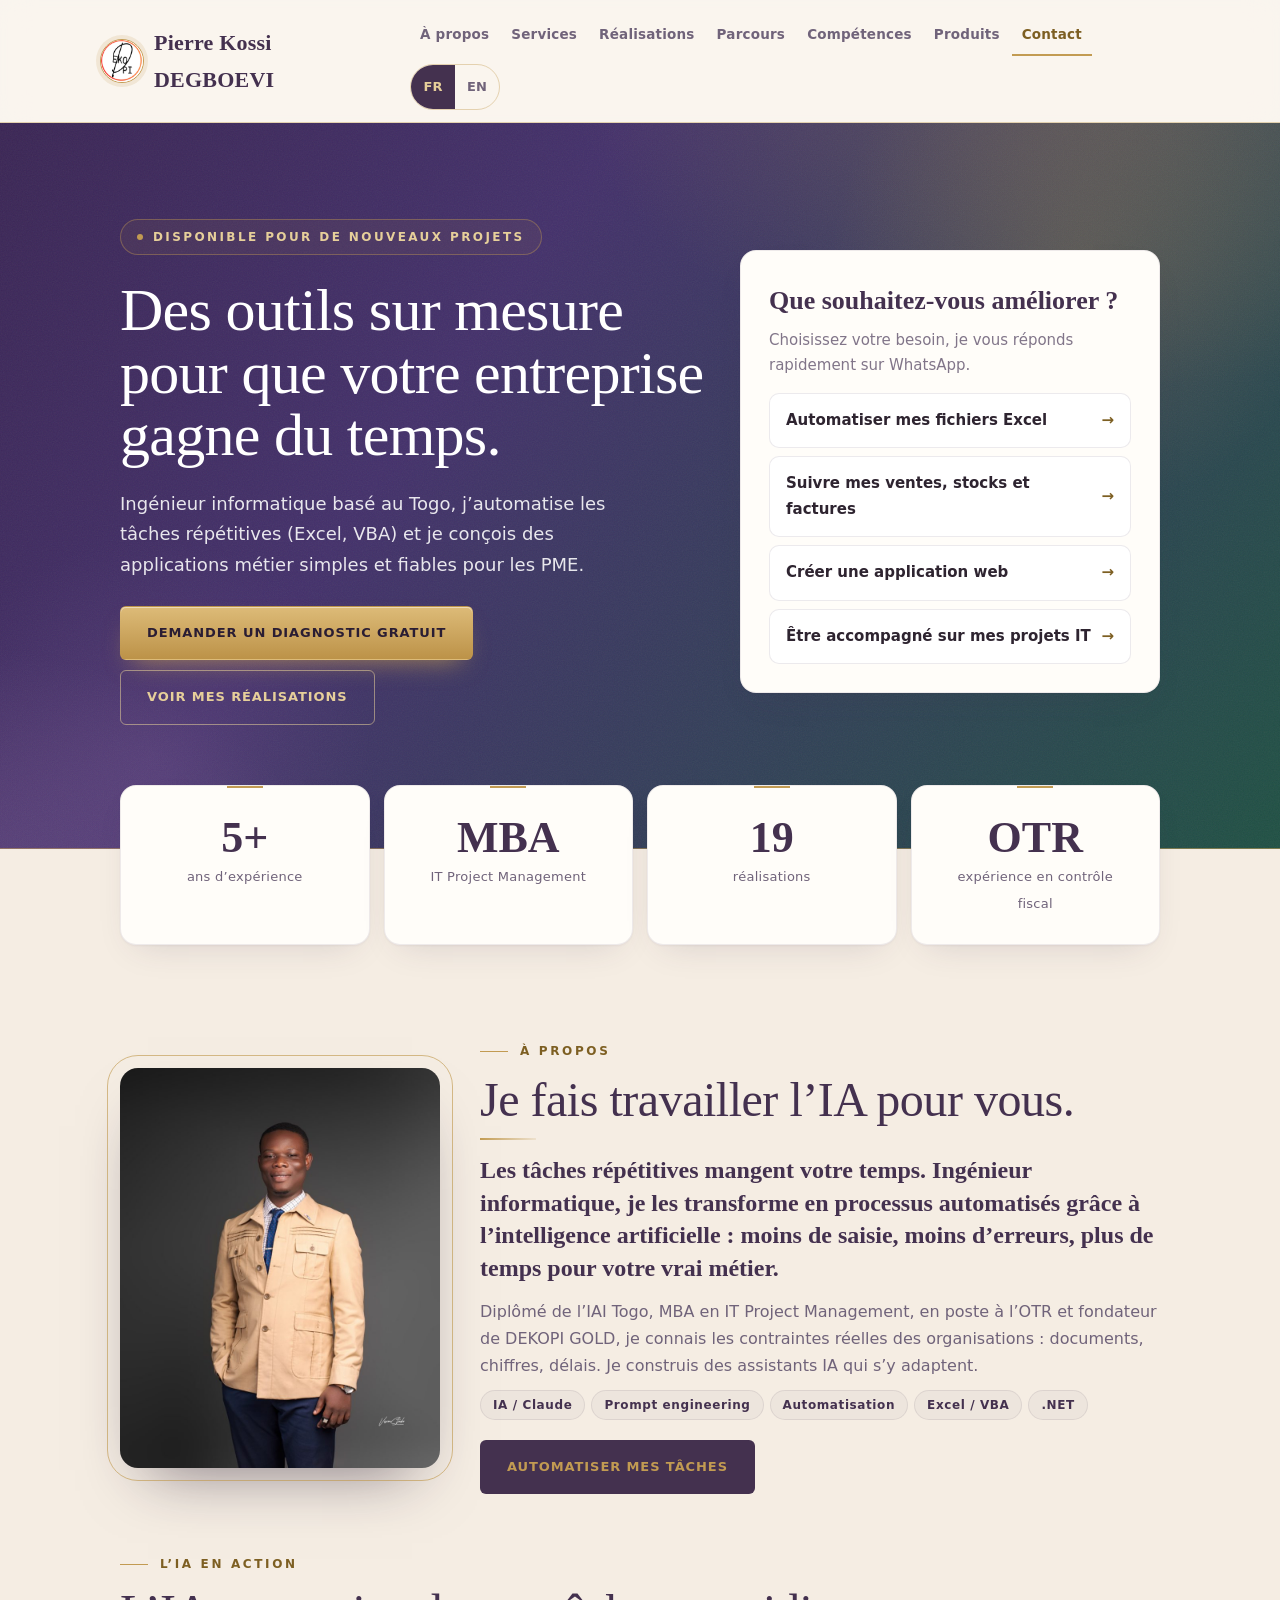
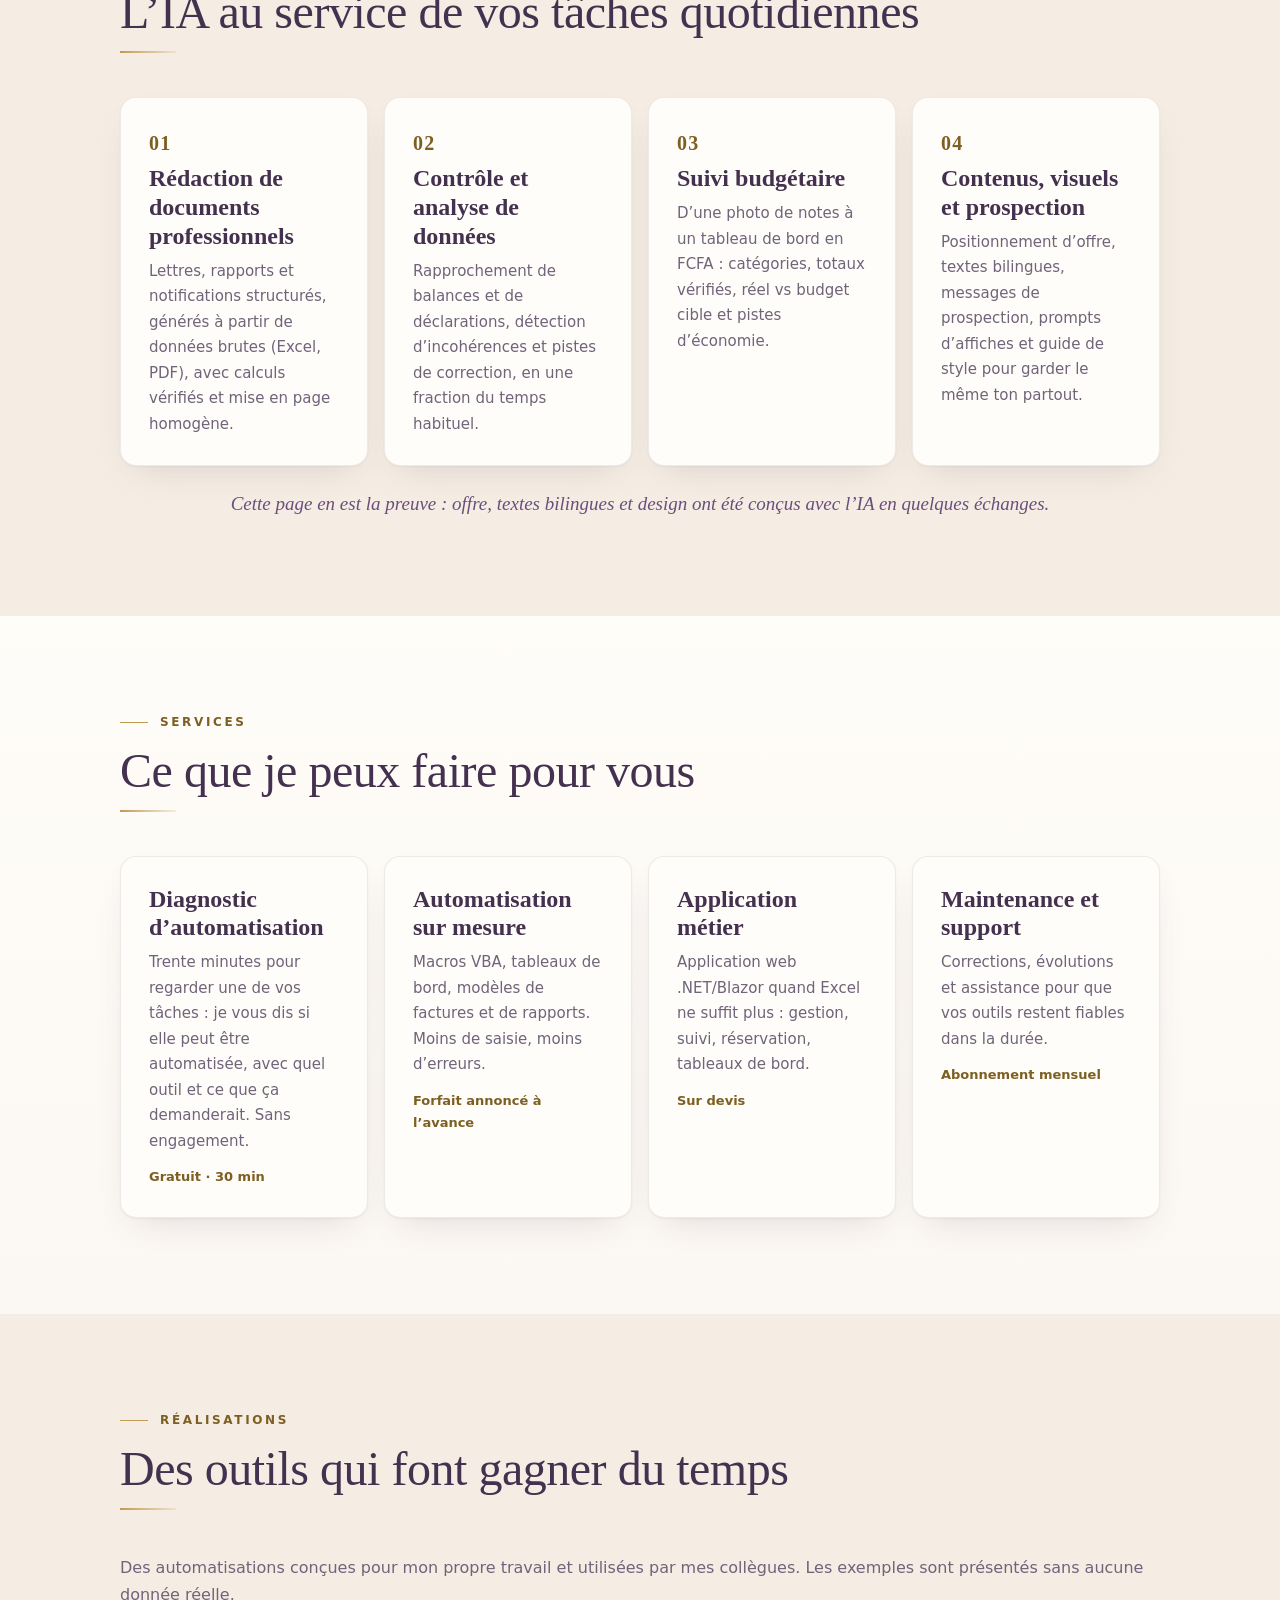
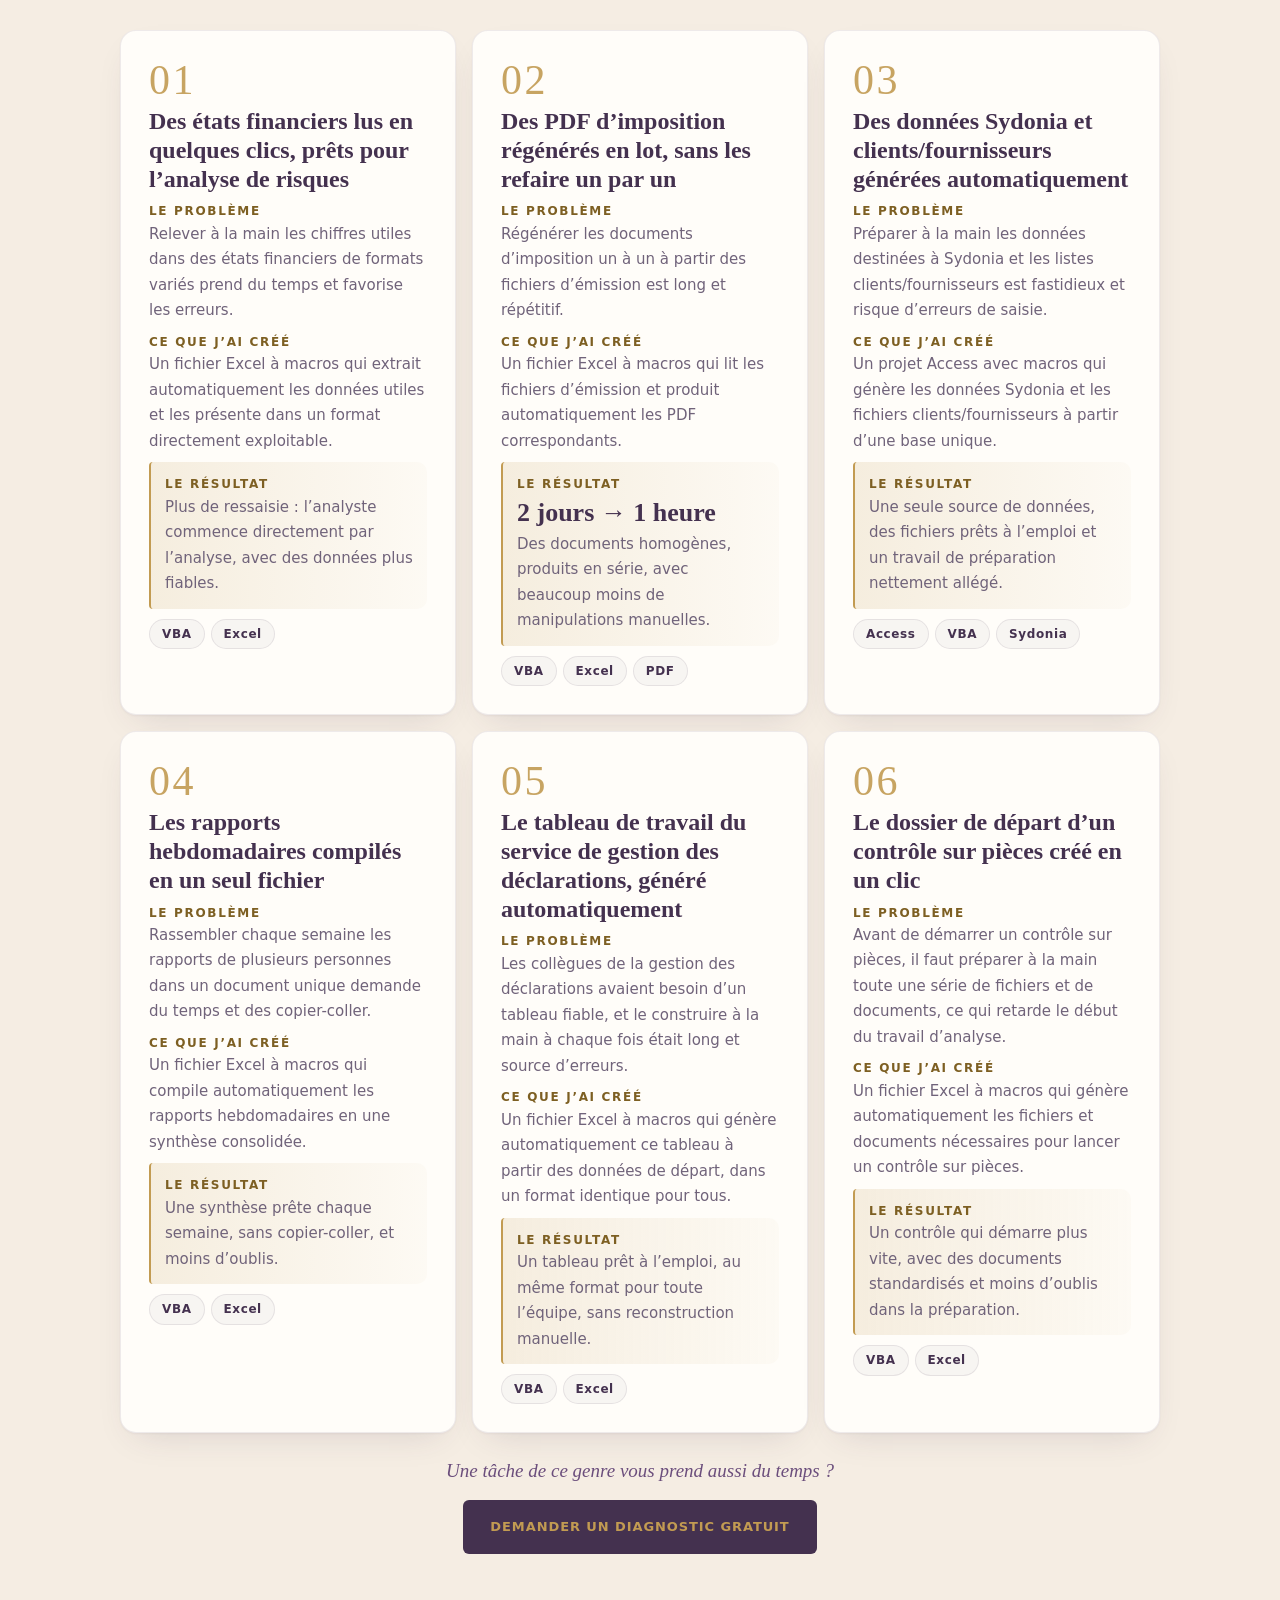
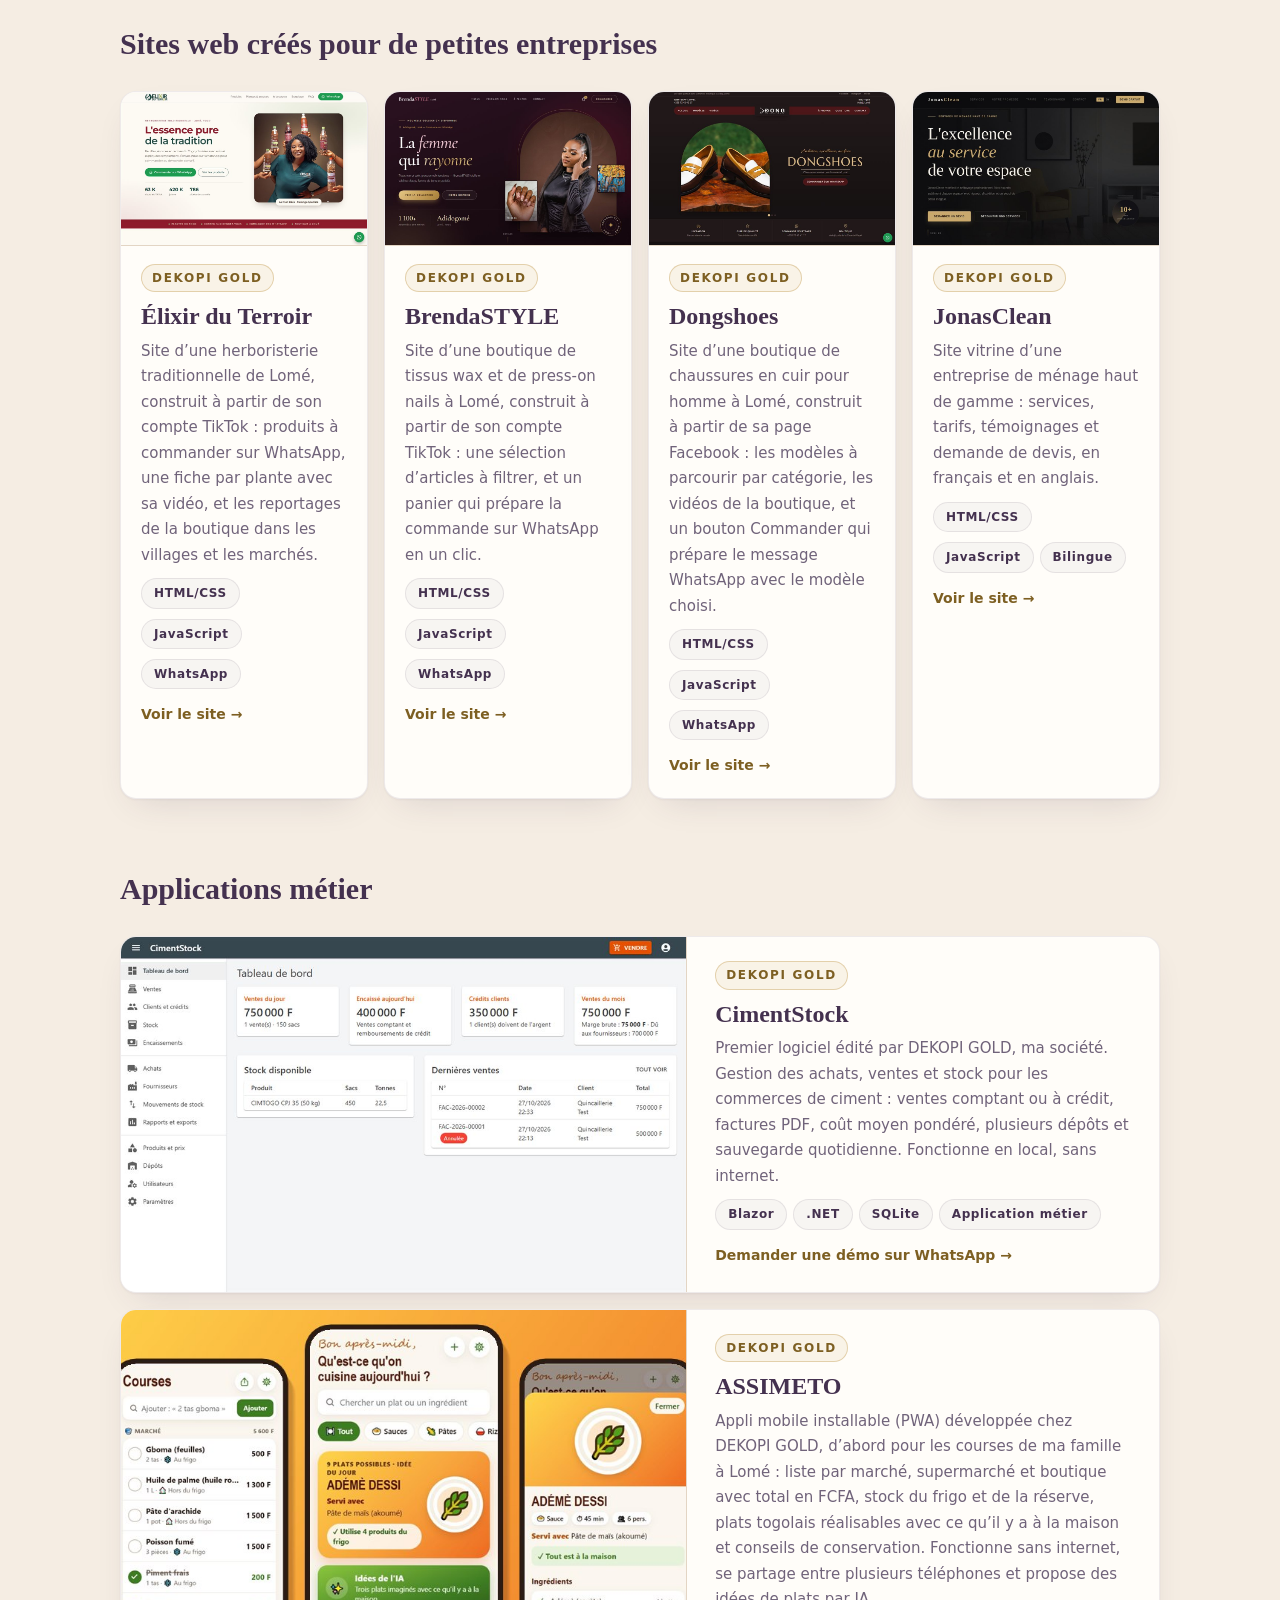
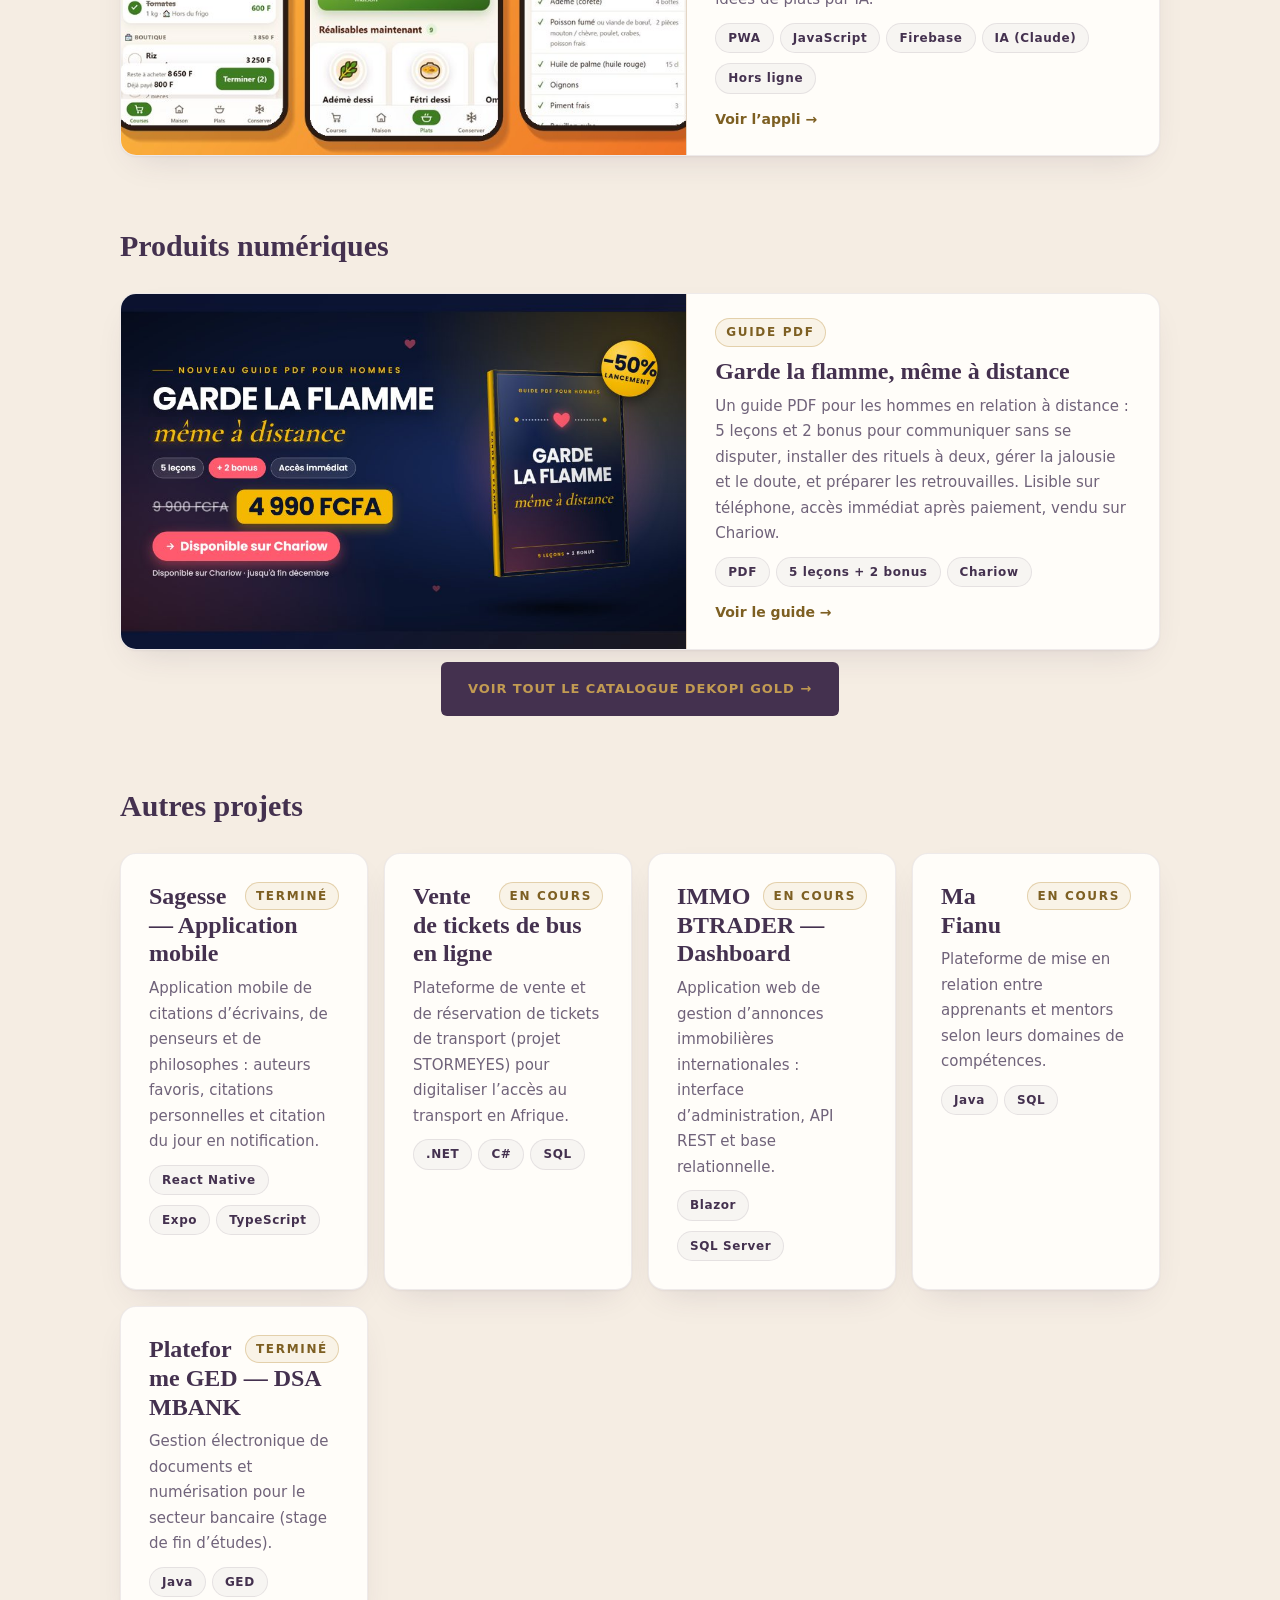
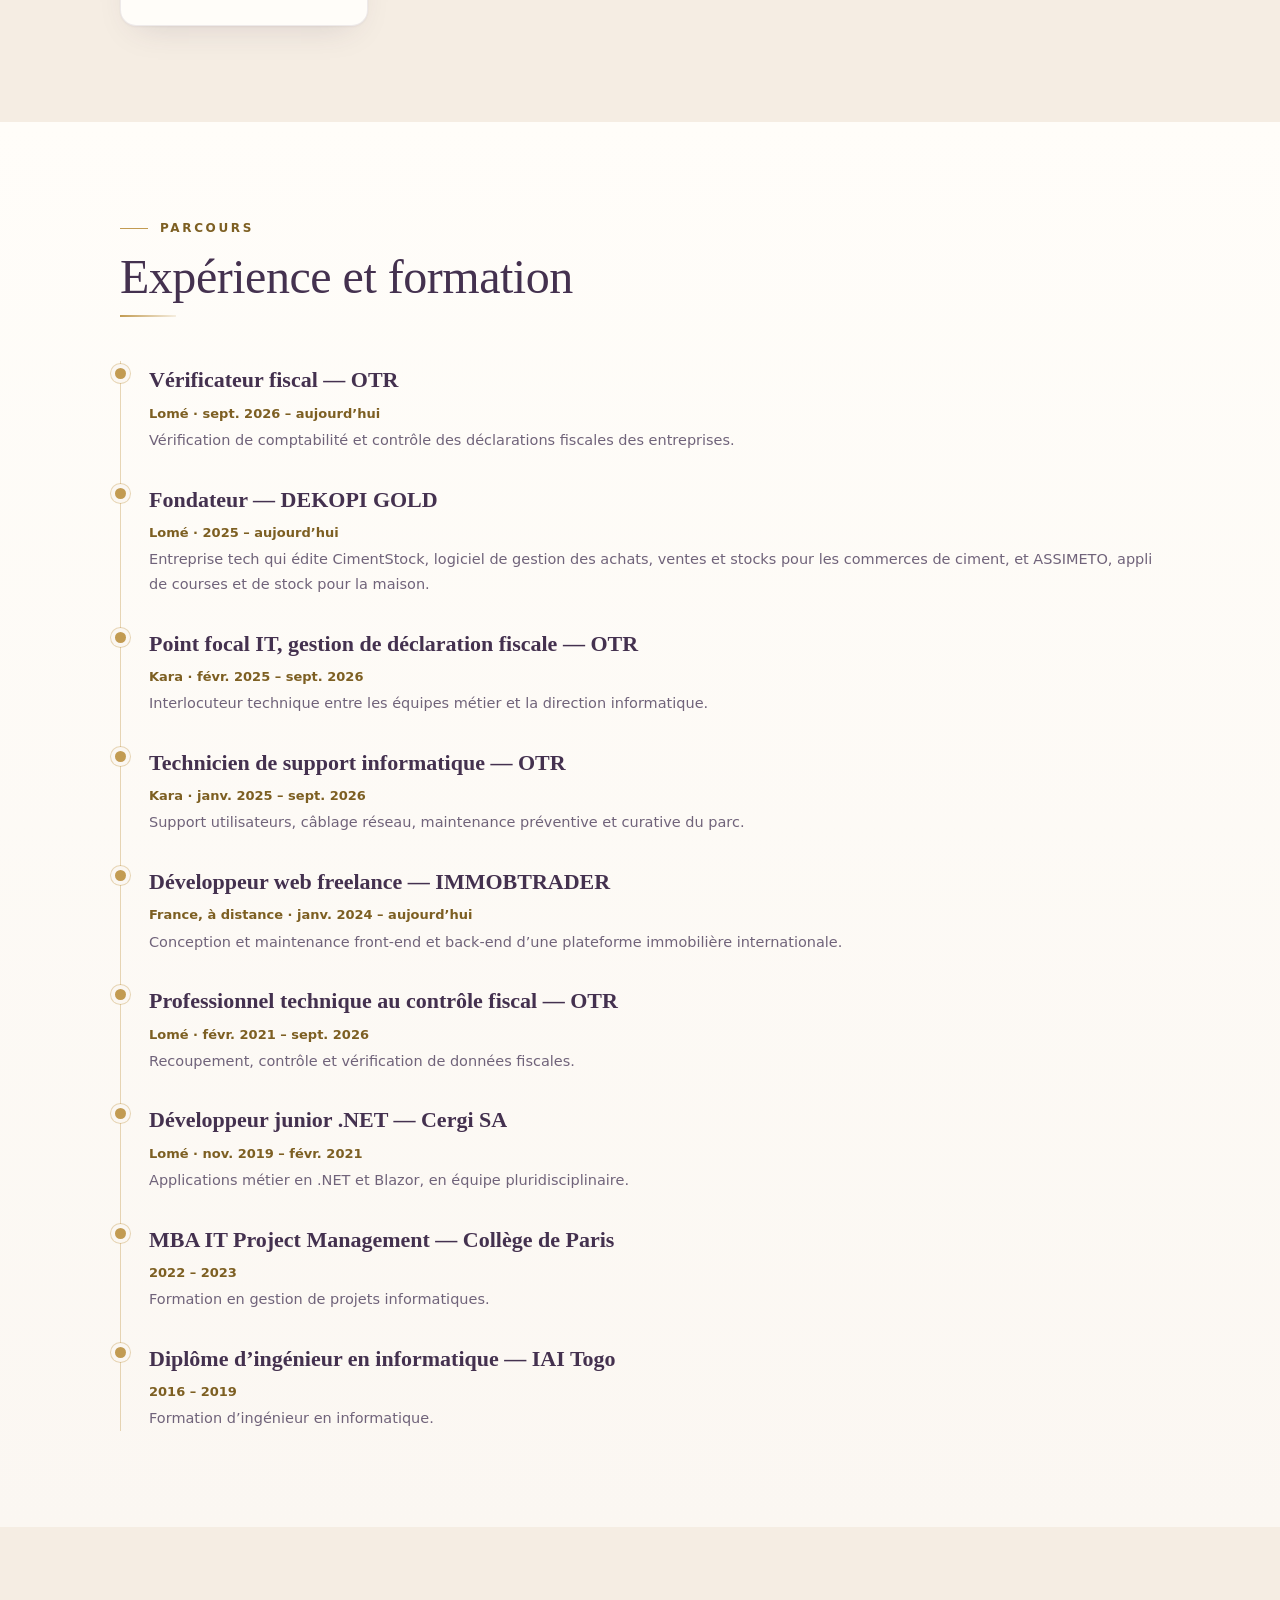
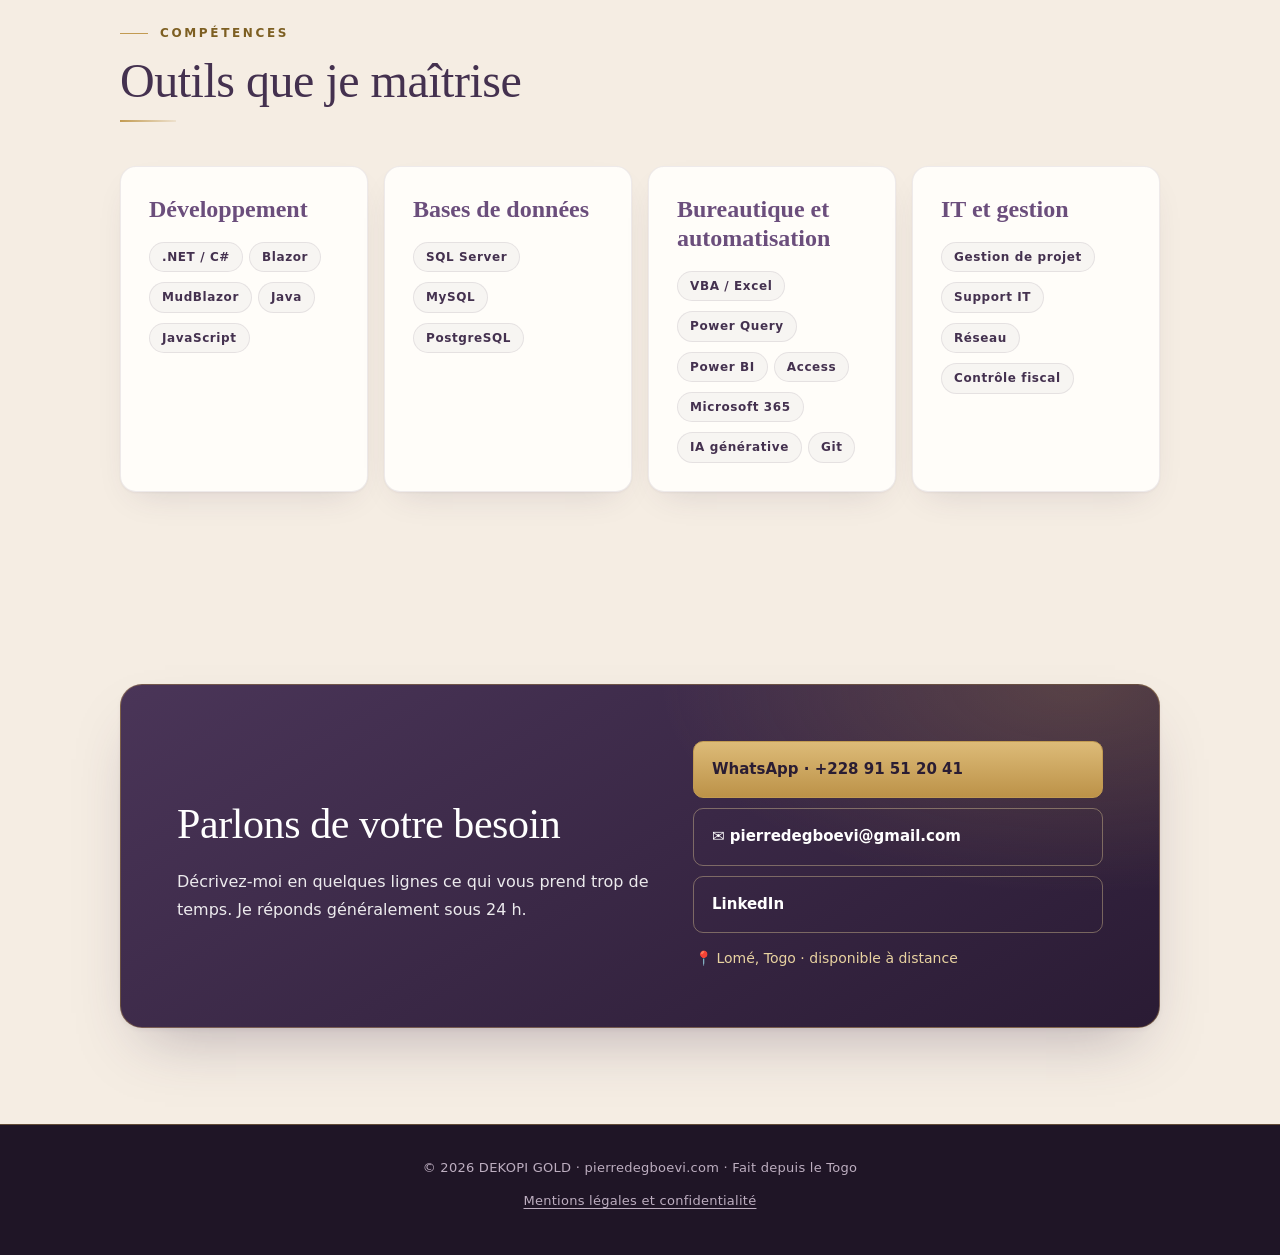
==== index.html @ 5376c54b "Ajoute Power BI aux compétences Co-Authored-By: Claude Sonnet 5.5 <noreply@anthropic.com>" ====
<!DOCTYPE html>
<html lang="fr">
<head>
<meta charset="UTF-8">
<meta http-equiv="Content-Security-Policy" content="default-src 'none'; script-src 'sha256-d1BR3u0uvO+5wYr4xXxXbZK9BU4jcR/rA5yfYjZM8NI=' 'unsafe-hashes' 'sha256-MhtPZXr7+LpJUY5qtMutB+qWfQtMaPccfe7QXtCcEYc='; style-src 'unsafe-inline' https://fonts.googleapis.com; font-src https://fonts.gstatic.com; img-src 'self' data:; connect-src 'none'; base-uri 'none'; form-action 'none'; object-src 'none'">
<meta name="referrer" content="strict-origin-when-cross-origin">
<meta name="viewport" content="width=device-width, initial-scale=1">
<title>Pierre Kossi DEGBOEVI — Automatisation & applications métier | Togo</title>
<meta name="description" content="Pierre Kossi DEGBOEVI (pierredegboevi.com), ingénieur informatique au Togo : automatisation Excel/VBA, applications .NET/Blazor, accompagnement IT pour PME.">
<link rel="icon" type="image/png" href="logo.png">
<meta name="theme-color" content="#F5EDE3">
<link rel="preconnect" href="https://fonts.googleapis.com">
<link rel="preconnect" href="https://fonts.gstatic.com" crossorigin>
<link rel="preload" as="style" href="https://fonts.googleapis.com/css2?family=Cormorant+Garamond:wght@500;600;700&family=Manrope:wght@400;500;600;700&display=swap">
<link href="https://fonts.googleapis.com/css2?family=Cormorant+Garamond:wght@500;600;700&family=Manrope:wght@400;500;600;700&display=swap" rel="stylesheet" media="print" onload="this.media='all'">
<noscript><link href="https://fonts.googleapis.com/css2?family=Cormorant+Garamond:wght@500;600;700&family=Manrope:wght@400;500;600;700&display=swap" rel="stylesheet"></noscript>
<link rel="canonical" href="https://pierredegboevi.com/">
<meta property="og:type" content="website">
<meta property="og:url" content="https://pierredegboevi.com/">
<meta property="og:site_name" content="Pierre Kossi DEGBOEVI">
<meta property="og:title" content="Pierre Kossi DEGBOEVI — Automatisation &amp; applications métier">
<meta property="og:description" content="Pierre Kossi DEGBOEVI (pierredegboevi.com), ingénieur informatique au Togo : automatisation Excel/VBA, applications .NET/Blazor, accompagnement IT pour PME.">
<meta property="og:image" content="https://pierredegboevi.com/og-image.jpg">
<meta property="og:image:width" content="1200">
<meta property="og:image:height" content="630">
<meta property="og:image:alt" content="Pierre Kossi DEGBOEVI, ingénieur informatique à Lomé : automatisation et applications métier">
<meta property="og:locale:alternate" content="en_US">
<meta property="og:locale" content="fr_FR">
<link rel="alternate" hreflang="fr" href="https://pierredegboevi.com/">
<link rel="alternate" hreflang="en" href="https://pierredegboevi.com/en/">
<link rel="alternate" hreflang="x-default" href="https://pierredegboevi.com/">
<meta name="twitter:card" content="summary_large_image">
<meta name="twitter:title" content="Pierre Kossi DEGBOEVI — Automatisation &amp; applications métier">
<meta name="twitter:description" content="Pierre Kossi DEGBOEVI (pierredegboevi.com), ingénieur informatique au Togo : automatisation Excel/VBA, applications .NET/Blazor, accompagnement IT pour PME.">
<meta name="twitter:image" content="https://pierredegboevi.com/og-image.jpg">
<meta name="twitter:image:alt" content="Pierre Kossi DEGBOEVI, ingénieur informatique à Lomé : automatisation et applications métier">
<script type="application/ld+json">{"@context":"https://schema.org","@type":"Person","name":"Pierre Kossi DEGBOEVI","url":"https://pierredegboevi.com/","image":"https://pierredegboevi.com/photo.jpg","jobTitle":"Ingénieur informatique","description":"Ingénieur informatique au Togo : automatisation Excel/VBA, applications métier .NET/Blazor et accompagnement IT pour les PME.","address":{"@type":"PostalAddress","addressLocality":"Lomé","addressCountry":"TG"},"worksFor":{"@type":"Organization","name":"DEKOPI GOLD"},"knowsAbout":["Excel","VBA","Automatisation","Applications métier",".NET","Blazor"],"sameAs":["https://www.linkedin.com/in/pierre-kossi-degboevi"]}</script>
<script type="application/ld+json">{"@context":"https://schema.org","@type":"WebSite","name":"Pierre Kossi DEGBOEVI","alternateName":["pierredegboevi","Pierre Degboevi","pierredegboevi.com"],"url":"https://pierredegboevi.com/","inLanguage":["fr","en"]}</script>
<style>
:root{--bg:#F5EDE3;--w:#FBF7F2;--bd:#E3D5C4;--tx:#2E2430;--mu:#70637A;--p:#6B4E7C;--pd:#44314F;--gold:#C29B52;--gt:#7D5F22;--ser:"Cormorant Garamond",Georgia,"Times New Roman",serif}
*{box-sizing:border-box;margin:0;padding:0}
html{scroll-behavior:smooth}
:focus-visible{outline:3px solid var(--p);outline-offset:3px;border-radius:4px}
.hero :focus-visible,.contact :focus-visible{outline-color:#F3E6C8}
.skip{position:absolute;left:12px;top:-60px;z-index:70;background:var(--pd);color:var(--gold);padding:12px 18px;border-radius:8px;font-weight:700;transition:top .2s}
.skip:focus{top:12px}
body{font-family:system-ui,-apple-system,"Segoe UI",Roboto,Arial,sans-serif;background:var(--bg);color:var(--tx);line-height:1.6}
a{color:inherit;text-decoration:none}
.wrap{max-width:1080px;margin:0 auto;padding:0 20px}
header{background:var(--w);border-bottom:1px solid var(--gold);position:sticky;top:0;z-index:10}
.bar{display:flex;align-items:center;justify-content:space-between;gap:16px;padding:12px 0}
.brand{display:flex;align-items:center;gap:10px;font-family:var(--ser);font-size:1.25rem;font-weight:700;color:var(--pd)}
.logo{width:44px;height:44px;border-radius:50%;background:#fff;border:1.5px solid var(--gold);display:block;object-fit:cover}
.right{display:flex;align-items:center;gap:8px;flex-wrap:wrap}
nav{display:flex;gap:2px;flex-wrap:wrap}
nav a{display:inline-flex;align-items:center;min-height:44px;padding:0 10px;border-radius:6px;font-size:0.875rem;font-weight:600;color:var(--mu)}
nav a:hover{color:var(--gt)}
.lang{display:flex;border:1px solid var(--bd);border-radius:6px;overflow:hidden}
.lang a{display:inline-flex;align-items:center;justify-content:center;background:var(--w);min-width:44px;min-height:44px;padding:6px 10px;font-size:0.8125rem;font-weight:700;color:var(--mu)}
.lang a.on{background:var(--pd);color:var(--gold)}
.hero{background:linear-gradient(125deg,#3A2554 0%,#5A3470 45%,#8A3F63 100%);color:#fff;padding:64px 0 84px}
.hero .wrap{display:grid;grid-template-columns:1.3fr 1fr;gap:32px;align-items:center}
.tag{display:inline-block;border:1px solid var(--gold);color:#E8D2A0;padding:4px 14px;border-radius:99px;font-size:0.8125rem;margin-bottom:18px;letter-spacing:.03em}
h1{font-family:var(--ser);font-size:clamp(2.125rem,5vw,3.375rem);line-height:1.08;margin-bottom:16px;font-weight:600}
.hero p{font-size:1.0625rem;opacity:.9;margin-bottom:26px;max-width:540px}
.btn{display:inline-block;padding:12px 24px;border-radius:8px;font-weight:700;font-size:0.9375rem;border:1.5px solid transparent}
.b1{background:var(--gold);color:#2A1D33}.b1:hover{background:#D3AE66}
.b2{border-color:rgba(232,210,160,.6);color:#F3E6C8}.b2:hover{background:rgba(255,255,255,.08)}
.acts{display:flex;flex-wrap:wrap;gap:10px}
.card{background:var(--w);border:1px solid var(--bd);border-radius:12px;padding:22px}
.search{color:var(--tx);border-color:var(--gold)}
.search h2{font-family:var(--ser);font-size:1.375rem;color:var(--pd);margin-bottom:4px}
.search p{color:var(--mu);font-size:0.875rem;margin-bottom:14px;opacity:1}
.search a{display:flex;justify-content:space-between;align-items:center;gap:10px;padding:12px 14px;margin-top:8px;border:1px solid var(--bd);border-radius:8px;font-weight:600;font-size:0.9375rem}
.search a:hover{border-color:var(--gold);background:var(--bg)}
.search a b{color:var(--gt)}
section{padding:64px 0}
.alt{background:var(--w)}
.head{margin-bottom:30px}
.head small{color:var(--gt);font-weight:700;text-transform:uppercase;letter-spacing:.14em;font-size:0.75rem}
.head h2{font-family:var(--ser);font-size:2.125rem;line-height:1.15;margin-top:4px;color:var(--pd);font-weight:600}
.head h2:after{content:"";display:block;width:48px;height:2px;background:var(--gold);margin-top:12px}
.stats{display:grid;grid-template-columns:repeat(4,1fr);gap:14px;margin-top:-44px;position:relative}
.stat{text-align:center;padding:18px 10px}
.stat b{display:block;font-family:var(--ser);font-size:2rem;color:var(--p)}
.stat span{font-size:0.8125rem;color:var(--mu)}
.grid{display:grid;grid-template-columns:repeat(auto-fit,minmax(230px,1fr));gap:16px}
.card h3{font-family:var(--ser);font-size:1.25rem;color:var(--pd);margin-bottom:6px;line-height:1.2}
.card p{color:var(--mu);font-size:0.9062rem}
.svc em{display:inline-block;margin-top:12px;font-style:normal;font-size:0.8125rem;font-weight:700;color:var(--gt)}
.st{float:right;font-size:0.75rem;font-weight:700;color:var(--gt)}
.chip{display:inline-block;background:var(--bg);color:var(--pd);border:1px solid var(--bd);font-size:0.75rem;font-weight:600;padding:3px 10px;border-radius:99px;margin:10px 6px 0 0}
.tl{border-left:1px solid var(--gold);padding-left:22px;display:grid;gap:20px}
.tl div{position:relative}
.tl div:before{content:"";position:absolute;left:-28px;top:7px;width:11px;height:11px;border-radius:50%;background:var(--gold);box-shadow:0 0 0 3px var(--w)}
.tl h3{font-family:var(--ser);font-size:1.1875rem;color:var(--pd)}.tl small{color:var(--gt);font-size:0.8125rem;font-weight:600}.tl p{font-size:0.9062rem;color:var(--mu);margin-top:2px}
.sk h3{color:var(--p)}
.contact{background:linear-gradient(135deg,#4F3A5C,#3B2A47);color:#fff;border-radius:14px;padding:40px;display:grid;grid-template-columns:1.2fr 1fr;gap:24px;align-items:center;border:1px solid var(--gold)}
.contact h2{font-family:var(--ser);font-size:2rem;margin-bottom:8px;font-weight:600}
.contact p{opacity:.9}
.contact .l{display:grid;gap:10px}
.contact .l a{border:1px solid rgba(232,210,160,.45);padding:12px 16px;border-radius:8px;font-weight:600;font-size:0.9375rem;word-break:break-all}
.contact .l a:hover{background:rgba(255,255,255,.08)}
.contact .l a.w{background:var(--gold);color:#2A1D33;border-color:var(--gold)}
.contact .l a.w:hover{background:#D3AE66}
.contact .l .loc{padding:4px 2px 0;font-size:0.875rem;color:#E8D2A0}
footer{background:#2A1F30;color:#C9BBCB;font-size:0.8125rem;padding:24px 0;text-align:center}
.about{display:grid;grid-template-columns:320px 1fr;gap:40px;align-items:center}
.about img{width:100%;aspect-ratio:4/5;object-fit:cover;border-radius:14px;border:1px solid var(--gold);background:var(--bd);display:block;box-shadow:12px 12px 0 var(--bd)}
.about p{color:var(--mu);font-size:1rem;margin-top:14px}
.about .lead{color:var(--tx);font-size:1.125rem;font-weight:600}
.about .btn{margin-top:20px}
.about .btn,.cta .btn{background:var(--pd);color:var(--gold)}
.about .btn:hover,.cta .btn:hover{background:var(--p)}
.aih{margin-top:60px}
.num{display:block;color:var(--gt);font-family:var(--ser);font-weight:700;font-size:1.25rem;letter-spacing:.06em;margin-bottom:4px}
.note{margin-top:22px;font-family:var(--ser);font-size:1.1875rem;font-style:italic;color:var(--p);text-align:center}
.cases{grid-template-columns:repeat(auto-fit,minmax(300px,1fr))}
.case .num{display:block;font-family:var(--ser);font-size:1.75rem;font-weight:700;color:var(--gold);line-height:1}
.case h3{margin:6px 0 10px}
.case p{margin-top:8px;font-size:0.9375rem}
.case p b{display:block;font-size:0.75rem;letter-spacing:.06em;text-transform:uppercase;color:var(--gt)}
.case .res{background:var(--bg);border-left:3px solid var(--gold);padding:8px 12px;border-radius:6px}
.case .gain{display:block;font-family:var(--ser);font-size:1.375rem;font-weight:700;color:var(--pd);line-height:1.2;margin:2px 0 4px}
.cta{text-align:center;margin-top:12px}
#projets>.wrap>.lead{margin-bottom:22px;color:var(--mu)}
.sub{font-family:var(--ser);font-size:1.625rem;color:var(--pd);margin:44px 0 16px}
@media(max-width:800px){.about{grid-template-columns:1fr}.about img{max-width:280px}.hero .wrap,.contact{grid-template-columns:1fr}.stats{grid-template-columns:repeat(2,1fr)}.bar{flex-direction:column;align-items:flex-start}}

/* ===== Animations ===== */
#sp{position:fixed;top:0;left:0;right:0;height:3px;background:var(--gold);transform:scaleX(0);transform-origin:0 0;z-index:60}
header{transition:box-shadow .3s}
header.sc{box-shadow:0 6px 20px rgba(68,49,79,.12)}
nav a{transition:color .2s}
nav a.act{color:var(--gt);box-shadow:inset 0 -2px 0 var(--gold);border-radius:0}
.hero{position:relative;overflow:hidden}
.hero .wrap{position:relative;z-index:1}
.hero:before,.hero:after{content:"";position:absolute;border-radius:50%;opacity:.45;pointer-events:none}
.hero:before{width:520px;height:520px;background:radial-gradient(circle,#C29B52 0,rgba(194,155,82,0) 68%);top:-120px;right:-60px}
.hero:after{width:460px;height:460px;background:radial-gradient(circle,#8E6BA3 0,rgba(142,107,163,0) 68%);bottom:-140px;left:-80px}
@keyframes up{from{transform:translateY(14px)}to{transform:none}}
@keyframes inr{from{transform:translateX(20px)}to{transform:none}}
.hero .tag,.hero h1,.hero p,.hero .btn{animation:up .6s cubic-bezier(.2,.7,.2,1) backwards}
.hero .tag{animation-delay:0s}.hero h1{animation-delay:.05s}.hero p{animation-delay:.1s}.hero .b1{animation-delay:.15s}.hero .b2{animation-delay:.2s}
.hero .search{animation:inr .6s cubic-bezier(.2,.7,.2,1) .1s backwards}
.btn{transition:transform .2s,box-shadow .2s,background .2s}
.btn:hover{transform:translateY(-2px);box-shadow:0 8px 18px rgba(0,0,0,.18)}
.card{transition:transform .3s,box-shadow .3s,border-color .3s}
a.card:hover{transform:translateY(-5px);box-shadow:0 14px 30px rgba(68,49,79,.14);border-color:var(--gold)}
.search a{transition:transform .2s,border-color .2s,background .2s}
.search a:hover{transform:translateX(5px)}
.search a b{transition:transform .2s}.search a:hover b{transform:translateX(4px)}
.chip{transition:background .2s,border-color .2s}
.chip:hover{background:#F0E3CC;border-color:var(--gold)}
.head h2:after{transition:width .8s .3s;width:0}
.head.in h2:after,html:not(.js) .head h2:after{width:56px}
.about img{transition:transform .5s,box-shadow .5s}
.about img:hover{transform:translate(-4px,-4px);box-shadow:16px 16px 0 var(--bd)}
.js .rv{transition:opacity .45s ease-out,transform .45s cubic-bezier(.2,.7,.2,1);transition-delay:var(--d,0s)}
.js .rv:not(.in){opacity:0;transform:translateY(16px)}
.js .tl>div.rv:not(.in){transform:translateX(-16px)}
.js .about img.rv:not(.in){transform:scale(.97) translateY(12px)}
.js .rv.in.done{transition:transform .3s,box-shadow .3s,border-color .3s,background .3s;transition-delay:0s}
@media(prefers-reduced-motion:reduce){*,*:before,*:after{animation:none!important;scroll-behavior:auto!important;transition-property:color,background-color,border-color,box-shadow,opacity!important;transition-duration:.2s!important;transition-delay:0s!important}.js .rv:not(.in),.js .tl>div.rv:not(.in),.js .about img.rv:not(.in){opacity:1;transform:none}.head h2:after{width:56px}}

/* ===== Finition premium ===== */
:root{--ink:#241A2B;--gold2:#E6CF9A;--hair:rgba(194,155,82,.4);--sh1:0 1px 2px rgba(68,49,79,.05),0 14px 34px -16px rgba(68,49,79,.18);--sh2:0 2px 4px rgba(68,49,79,.06),0 30px 60px -24px rgba(68,49,79,.34)}
body{font-family:"Manrope",system-ui,-apple-system,"Segoe UI",Roboto,Arial,sans-serif;color:var(--ink);line-height:1.7;-webkit-font-smoothing:antialiased;text-rendering:optimizeLegibility}
button{font-family:inherit}
::selection{background:var(--gold);color:#2A1D33}
#sp{background:linear-gradient(90deg,var(--gold),var(--gold2))}
header{background:rgba(251,247,242,.8);-webkit-backdrop-filter:saturate(1.4) blur(16px);backdrop-filter:saturate(1.4) blur(16px);border-bottom:1px solid var(--hair)}
.brand{font-size:1.375rem;letter-spacing:.01em}
.logo{box-shadow:0 0 0 4px rgba(194,155,82,.16)}
nav a{font-size:0.8438rem;letter-spacing:.015em}
.lang{border-radius:99px;border-color:var(--hair)}
.lang a{background:transparent}
.lang a.on{background:var(--pd);color:var(--gold2)}
.hero{background:url("data:image/svg+xml,%3Csvg xmlns='http://www.w3.org/2000/svg' width='160' height='160'%3E%3Cfilter id='n'%3E%3CfeTurbulence type='fractalNoise' baseFrequency='.8' numOctaves='3' stitchTiles='stitch'/%3E%3C/filter%3E%3Crect width='100%25' height='100%25' filter='url(%23n)' opacity='.07'/%3E%3C/svg%3E"),radial-gradient(900px 520px at 88% -8%,rgba(194,155,82,.26),transparent 62%),radial-gradient(760px 460px at -8% 108%,rgba(142,107,163,.38),transparent 58%),linear-gradient(125deg,#3A2554 0%,#43306A 35%,#1F5043 100%);padding:96px 0 124px;box-shadow:inset 0 -1px 0 rgba(194,155,82,.55)}
.hero:before,.hero:after{opacity:.2}
h1{font-size:clamp(2.125rem,5vw,3.75rem);line-height:1.04;font-weight:500;letter-spacing:-.012em;margin-bottom:22px}
.hero p{font-size:1.125rem;line-height:1.7;opacity:.88;max-width:520px}
.hero .tag{font-size:0.75rem;font-weight:600;letter-spacing:.2em;text-transform:uppercase;padding:7px 16px;background:rgba(194,155,82,.08);border-color:var(--hair);color:var(--gold2);margin-bottom:24px}
.hero .tag:before{content:"";display:inline-block;width:6px;height:6px;border-radius:50%;background:var(--gold);margin-right:10px;vertical-align:middle;transform:translateY(-1px)}
@media(min-width:801px){.hero .wrap{grid-template-columns:1.4fr 1fr}}
.btn{border-radius:6px;font-size:0.8125rem;font-weight:700;letter-spacing:.07em;text-transform:uppercase;padding:15px 26px}
.b1{background:linear-gradient(180deg,#DDBB78,#BC9248);color:#2A1D33;box-shadow:inset 0 1px 0 rgba(255,255,255,.45),0 12px 26px -12px rgba(194,155,82,.8)}
.b1:hover{background:linear-gradient(180deg,#E6C98C,#C79C52)}
.b2{border-color:rgba(230,207,154,.55);color:var(--gold2)}
.btn:hover{transform:translateY(-2px);box-shadow:0 16px 30px -12px rgba(0,0,0,.4)}
.search{border-radius:18px;border-color:var(--hair);background:linear-gradient(180deg,#FFFDF9,#FBF7F2);padding:28px;box-shadow:var(--sh2)}
.search h2{font-size:1.625rem}
.search a{border-radius:10px;border-color:rgba(68,49,79,.1);background:#fff;padding:14px 16px}
.stats{margin-top:-64px}
.stat{padding:26px 12px;position:relative}
.stat:before{content:"";position:absolute;left:50%;top:0;width:36px;height:2px;background:var(--gold);transform:translateX(-50%)}
.stat b{font-size:2.75rem;font-weight:600;line-height:1.1;color:var(--pd)}
.stat span{font-size:0.8125rem;letter-spacing:.02em}
section{padding:96px 0}
.alt{background:linear-gradient(180deg,#FFFDF9,#FBF7F2)}
.head{margin-bottom:44px}
.head small{display:flex;align-items:center;gap:12px;font-size:0.75rem;letter-spacing:.22em}
.head small:before{content:"";width:28px;height:1px;background:var(--gold)}
.head h2{font-size:clamp(2rem,4vw,3rem);font-weight:500;letter-spacing:-.01em;line-height:1.1;margin-top:12px}
.head h2:after{background:linear-gradient(90deg,var(--gold),rgba(194,155,82,.15))}
.card{background:#FFFDF9;border-color:rgba(68,49,79,.09);border-radius:16px;padding:28px;box-shadow:var(--sh1)}
a.card:hover{transform:translateY(-4px);box-shadow:var(--sh2);border-color:rgba(194,155,82,.75)}
.card h3{font-size:1.5rem;font-weight:600;margin-bottom:8px}
.card p{font-size:0.9375rem;line-height:1.7}
.st{font-size:0.75rem;letter-spacing:.14em;text-transform:uppercase;padding:3px 10px;border:1px solid var(--hair);border-radius:99px;background:rgba(194,155,82,.1)}
.sites .sb>.st{display:table;float:none;margin-bottom:10px}
.chip{font-size:0.75rem;letter-spacing:.05em;padding:4px 12px;border-color:rgba(68,49,79,.1);background:rgba(68,49,79,.04)}
.case .num{font-size:2.625rem;font-weight:500;opacity:.9}
.case .res{background:linear-gradient(90deg,rgba(194,155,82,.16),rgba(194,155,82,.03));border-left:2px solid var(--gold);border-radius:4px 10px 10px 4px;padding:12px 14px}
.case .gain{font-size:1.625rem}
.case p b{font-size:0.75rem;letter-spacing:.14em}
.tl{border-left-color:var(--hair);padding-left:28px;gap:28px}
.tl div:before{left:-34px;box-shadow:0 0 0 4px var(--w),0 0 0 5px var(--hair)}
.tl h3{font-size:1.375rem}
.about .lead{font-family:var(--ser);font-size:1.5rem;line-height:1.35;color:var(--pd)}
.about img{border:0;border-radius:18px;outline:1px solid rgba(194,155,82,.65);outline-offset:12px;box-shadow:0 30px 60px -28px rgba(36,24,48,.55)}
.about img:hover{transform:translateY(-4px);box-shadow:0 38px 70px -28px rgba(36,24,48,.6)}
.sub{font-size:1.875rem;font-weight:600;margin:64px 0 22px}
.contact{background:radial-gradient(640px 320px at 92% 0%,rgba(194,155,82,.24),transparent 65%),linear-gradient(150deg,#4A3558,#2A1B34);border-radius:22px;padding:56px;border-color:var(--hair);box-shadow:var(--sh2)}
.contact h2{font-size:clamp(1.875rem,3.6vw,2.625rem);font-weight:500;letter-spacing:-.01em}
.contact .l a{border-radius:10px;border-color:rgba(230,207,154,.4);padding:15px 18px;transition:background .2s,transform .2s,border-color .2s}
.contact .l a:hover{border-color:var(--gold2);transform:translateX(3px)}
.contact .l a.w{background:linear-gradient(180deg,#DDBB78,#BC9248)}
footer{background:#1F1526;color:#BDAEC0;border-top:1px solid var(--hair);padding:32px 0;letter-spacing:.02em}
footer a.legal{display:inline-flex;align-items:center;min-height:44px;color:inherit;text-decoration:underline;text-underline-offset:3px}
.site img{transition:transform .8s cubic-bezier(.2,.7,.2,1)}
.site:hover img{transform:scale(1.04)}

.sites{grid-template-columns:repeat(auto-fit,minmax(min(100%,300px),1fr))}
.sites.apps{grid-template-columns:1fr}
.apps .site{display:grid;grid-template-columns:1.2fr 1fr}
.apps .site img{height:100%;aspect-ratio:auto;min-height:260px;border-bottom:0;border-right:1px solid var(--bd)}
.apps .site .sb{align-self:center;padding:24px 28px}
.site{padding:0;overflow:hidden;display:block}
.site img{width:100%;aspect-ratio:8/5;object-fit:cover;display:block;border-bottom:1px solid var(--bd)}
.site .sb{padding:18px 20px 20px}
.site .vis{display:block;margin-top:14px;font-size:0.875rem;font-weight:700;color:var(--gt)}
.site:hover .vis{text-decoration:underline}
/* ===== Responsive ===== */
html{-webkit-text-size-adjust:100%;text-size-adjust:100%}
img{max-width:100%;height:auto}
h1,h2,h3,p,a,span{overflow-wrap:break-word}
.grid{grid-template-columns:repeat(auto-fit,minmax(min(100%,230px),1fr))}
.cases{grid-template-columns:repeat(auto-fit,minmax(min(100%,300px),1fr))}
@media(max-width:1000px){
  .wrap{padding:0 18px}
  .about{grid-template-columns:260px 1fr;gap:28px}
  .hero .wrap{gap:24px}
  nav a{padding:8px 8px;font-size:0.8438rem}
}
@media(max-width:940px){
  .bar{flex-direction:row;flex-wrap:wrap;align-items:center;gap:8px 12px;padding:10px 0}
  .right{display:contents}
  .brand{order:1;min-width:0;font-size:1.125rem}
  .lang{order:2;margin-left:auto}
  nav{order:3;width:100%;flex-wrap:nowrap;overflow-x:auto;gap:4px;padding-bottom:2px;-webkit-overflow-scrolling:touch;scrollbar-width:none;border-top:1px solid var(--bd);padding-top:6px}
  nav::-webkit-scrollbar{display:none}
  nav{-webkit-mask-image:linear-gradient(90deg,#000 82%,transparent);mask-image:linear-gradient(90deg,#000 82%,transparent)}
  nav.end{-webkit-mask-image:none;mask-image:none}
  nav a{white-space:nowrap;flex:0 0 auto;padding:0 12px}
  nav a.nc,nav a.nc.act{order:-1;background:var(--pd);color:var(--gold);border-radius:6px}
  html{scroll-padding-top:135px}
}
@media(max-width:800px){
  section{padding:48px 0}
  .hero{padding:44px 0 72px}
  .hero p{max-width:none}
  .apps .site{display:block}
  .apps .site img{height:auto;aspect-ratio:8/5;min-height:0;border-right:0;border-bottom:1px solid var(--bd)}
  .apps .site .sb{padding:18px 20px 20px}
  .about{grid-template-columns:1fr;gap:26px}
  .about img{max-width:280px;margin:0 auto;box-shadow:0 24px 48px -24px rgba(36,24,48,.5)}
  .about img:hover{box-shadow:0 24px 48px -24px rgba(36,24,48,.5)}
  .head h2{font-size:1.875rem}
  .contact{padding:30px 22px}
  .contact h2{font-size:1.75rem}
  .aih{margin-top:44px}
}
@media(max-width:560px){
  .wrap{padding:0 16px}
  section{padding:40px 0}
  .hero{padding:34px 0 64px}
  .hero .btn{width:100%;text-align:center}
  .stats{grid-template-columns:repeat(2,1fr);gap:10px;margin-top:-36px}
  .stat{padding:14px 8px}
  .stat b{font-size:1.625rem}
  .stat span{font-size:0.75rem}
  .card{padding:18px}
  .head{margin-bottom:22px}
  .head h2{font-size:1.6875rem}
  .search h2{font-size:1.25rem}
  .search a{padding:13px 12px;font-size:0.9062rem}
  .cases{gap:14px}
  .case .num{font-size:1.5rem}
  .sub{font-size:1.4375rem;margin:34px 0 14px}
  .note{font-size:1.0625rem}
  .tl{padding-left:18px}
  .tl div:before{left:-24px}
  .contact{padding:26px 18px;border-radius:12px}
  .contact h2{font-size:1.5625rem}
  .contact .l a{padding:13px 14px;font-size:0.9062rem}
  .btn{padding:13px 20px}
}
@media(max-width:380px){
  .brand span{font-size:1rem;line-height:1.15}
  .logo{width:38px;height:38px}
  h1{font-size:1.9375rem}
  .stats{grid-template-columns:1fr 1fr}
  .lang a{padding:6px 8px}
}
@media(hover:none){
  .btn:hover,.search a:hover,.search a:hover b,.about img:hover,.site:hover img,.contact .l a:hover{transform:none;box-shadow:none}
  a.card:hover{transform:none;box-shadow:var(--sh1)}
  .about img:hover{box-shadow:0 24px 48px -24px rgba(36,24,48,.5)}
}
@media(max-width:760px){header{-webkit-backdrop-filter:none;backdrop-filter:none;background:rgba(251,247,242,.98)}}
@media(prefers-reduced-motion:no-preference){.btn:active,.search a:active,a.card:active{transform:scale(.97);transition-duration:.1s!important}}
@media(prefers-reduced-transparency:reduce){header{background:var(--w);-webkit-backdrop-filter:none;backdrop-filter:none}}
@media(prefers-contrast:more){header{background:var(--w);-webkit-backdrop-filter:none;backdrop-filter:none;border-bottom-color:var(--gt)}}
@media(max-width:940px){header{top:-53px}html{scroll-padding-top:72px}}
</style>
</head>
<body id="top">
<a class="skip" href="#main" data-en="Skip to content">Aller au contenu</a>
<div id="sp"></div>

<header><div class="wrap bar">
<a class="brand" href="#top"><img class="logo" src="logo.png" alt="Logo Pierre Kossi DEGBOEVI" width="44" height="44"><span>Pierre Kossi DEGBOEVI</span></a>
<div class="right">
<nav aria-label="Navigation principale" data-en-label="Main navigation">
<a href="#apropos" data-en="About">À propos</a>
<a href="#services" data-en="Services">Services</a>
<a href="#projets" data-en="Projects">Réalisations</a>
<a href="#parcours" data-en="Experience">Parcours</a>
<a href="#competences" data-en="Skills">Compétences</a>
<a href="https://produits.pierredegboevi.com" target="_blank" rel="noopener" data-en="Products">Produits</a>
<a class="nc" href="#contact">Contact</a>
</nav>
<div class="lang" role="group" aria-label="Langue" data-en-label="Language"><a class="on" href="/" hreflang="fr" lang="fr" aria-label="Français" aria-current="true">FR</a><a href="/en/" hreflang="en" lang="en" aria-label="English">EN</a></div>
</div>
</div></header>

<main id="main" tabindex="-1">
<div class="hero"><div class="wrap">
<div>
<span class="tag" data-en="Available for new projects">Disponible pour de nouveaux projets</span>
<h1 data-en="Custom tools to help your business save time.">Des outils sur mesure pour que votre entreprise gagne du temps.</h1>
<p data-en="IT engineer based in Togo. I automate repetitive tasks (Excel, VBA) and build simple, reliable business applications for small and medium businesses.">Ingénieur informatique basé au Togo, j’automatise les tâches répétitives (Excel, VBA) et je conçois des applications métier simples et fiables pour les PME.</p>
<div class="acts"><a class="btn b1" href="#contact" data-en="Request a free diagnosis">Demander un diagnostic gratuit</a><a class="btn b2" href="#projets" data-en="See my work">Voir mes réalisations</a></div>
</div>
<div class="card search">
<h2 data-en="What would you like to improve?">Que souhaitez-vous améliorer ?</h2>
<p data-en="Pick your need and I will get back to you quickly on WhatsApp.">Choisissez votre besoin, je vous réponds rapidement sur WhatsApp.</p>
<a href="https://wa.me/22891512041?text=Bonjour%20Pierre%2C%20je%20souhaite%20automatiser%20mes%20fichiers%20Excel." data-href-en="https://wa.me/22891512041?text=Hello%20Pierre%2C%20I%20would%20like%20to%20automate%20my%20Excel%20files." target="_blank" rel="noopener"><span data-en="Automate my Excel files">Automatiser mes fichiers Excel</span><b>→</b></a>
<a href="https://wa.me/22891512041?text=Bonjour%20Pierre%2C%20je%20souhaite%20suivre%20mes%20ventes%2C%20stocks%20et%20factures." data-href-en="https://wa.me/22891512041?text=Hello%20Pierre%2C%20I%20would%20like%20to%20track%20my%20sales%2C%20stock%20and%20invoices." target="_blank" rel="noopener"><span data-en="Track sales, stock and invoices">Suivre mes ventes, stocks et factures</span><b>→</b></a>
<a href="https://wa.me/22891512041?text=Bonjour%20Pierre%2C%20je%20souhaite%20cr%C3%A9er%20une%20application%20web." data-href-en="https://wa.me/22891512041?text=Hello%20Pierre%2C%20I%20would%20like%20to%20build%20a%20web%20application." target="_blank" rel="noopener"><span data-en="Build a web application">Créer une application web</span><b>→</b></a>
<a href="https://wa.me/22891512041?text=Bonjour%20Pierre%2C%20je%20souhaite%20%C3%AAtre%20accompagn%C3%A9%20sur%20mes%20projets%20IT." data-href-en="https://wa.me/22891512041?text=Hello%20Pierre%2C%20I%20would%20like%20support%20on%20my%20IT%20projects." target="_blank" rel="noopener"><span data-en="Get support on my IT projects">Être accompagné sur mes projets IT</span><b>→</b></a>
</div>
</div></div>

<div class="wrap stats">
<div class="card stat"><b data-count="5" data-suf="+">5+</b><span data-en="years of experience">ans d’expérience</span></div>
<div class="card stat"><b>MBA</b><span>IT Project Management</span></div>
<div class="card stat"><b data-count="19" data-suf="">19</b><span data-en="projects">réalisations</span></div>
<div class="card stat"><b>OTR</b><span data-en="tax audit experience">expérience en contrôle fiscal</span></div>
</div>

<section id="apropos"><div class="wrap">
<div class="about">
<img src="photo.jpg" alt="Pierre Kossi DEGBOEVI" width="800" height="1000" loading="lazy">
<div>
<div class="head" style="margin-bottom:0"><small data-en="About">À propos</small><h2 data-en="I put AI to work for you.">Je fais travailler l’IA pour vous.</h2></div>
<p class="lead" data-en="Repetitive daily tasks eat your time. As an IT engineer, I turn them into automated workflows with artificial intelligence: less typing, fewer errors, more time for your actual business.">Les tâches répétitives mangent votre temps. Ingénieur informatique, je les transforme en processus automatisés grâce à l’intelligence artificielle : moins de saisie, moins d’erreurs, plus de temps pour votre vrai métier.</p>
<p data-en="Graduate of IAI Togo, MBA in IT Project Management, in post at the OTR and founder of DEKOPI GOLD, I know the real constraints of organizations: documents, figures, deadlines. I build AI assistants that fit them.">Diplômé de l’IAI Togo, MBA en IT Project Management, en poste à l’OTR et fondateur de DEKOPI GOLD, je connais les contraintes réelles des organisations : documents, chiffres, délais. Je construis des assistants IA qui s’y adaptent.</p>
<span class="chip">IA / Claude</span><span class="chip" data-en="Prompt engineering">Prompt engineering</span><span class="chip" data-en="Automation">Automatisation</span><span class="chip">Excel / VBA</span><span class="chip">.NET</span>
<div><a class="btn" href="#contact" data-en="Automate my tasks">Automatiser mes tâches</a></div>
</div>
</div>

<div class="aih"><div class="head"><small data-en="AI in action">L’IA en action</small><h2 data-en="AI at the service of your daily tasks">L’IA au service de vos tâches quotidiennes</h2></div>
<div class="grid">
<div class="card"><span class="num">01</span><h3 data-en="Professional document drafting">Rédaction de documents professionnels</h3><p data-en="Structured letters, reports and notices generated from raw data (Excel, PDF), with checked calculations and a consistent layout.">Lettres, rapports et notifications structurés, générés à partir de données brutes (Excel, PDF), avec calculs vérifiés et mise en page homogène.</p></div>
<div class="card"><span class="num">02</span><h3 data-en="Data review and control">Contrôle et analyse de données</h3><p data-en="Reconciliation of balances and declarations, detection of inconsistencies and leads for correction, in a fraction of the usual time.">Rapprochement de balances et de déclarations, détection d’incohérences et pistes de correction, en une fraction du temps habituel.</p></div>
<div class="card"><span class="num">03</span><h3 data-en="Budget tracking">Suivi budgétaire</h3><p data-en="From a photo of handwritten or phone notes to a dashboard in FCFA: categories, verified totals, actual vs target budget and savings ideas.">D’une photo de notes à un tableau de bord en FCFA : catégories, totaux vérifiés, réel vs budget cible et pistes d’économie.</p></div>
<div class="card"><span class="num">04</span><h3 data-en="Content, visuals and prospecting">Contenus, visuels et prospection</h3><p data-en="Offer positioning, bilingual copy, outreach messages, poster prompts and a communication style guide so the tone stays consistent everywhere.">Positionnement d’offre, textes bilingues, messages de prospection, prompts d’affiches et guide de style pour garder le même ton partout.</p></div>
</div>
<p class="note" data-en="This very page is the proof: offer, bilingual texts and design were built with AI in a few exchanges.">Cette page en est la preuve : offre, textes bilingues et design ont été conçus avec l’IA en quelques échanges.</p>
</div>
</div></section>

<section id="services" class="alt"><div class="wrap">
<div class="head"><small>Services</small><h2 data-en="What I can do for you">Ce que je peux faire pour vous</h2></div>
<div class="grid">
<div class="card svc"><h3 data-en="Automation diagnosis">Diagnostic d’automatisation</h3><p data-en="Thirty minutes to look at one of your tasks: I tell you whether it can be automated, with which tool and what it would take. No commitment.">Trente minutes pour regarder une de vos tâches : je vous dis si elle peut être automatisée, avec quel outil et ce que ça demanderait. Sans engagement.</p><em data-en="Free · 30 min">Gratuit · 30 min</em></div>
<div class="card svc"><h3 data-en="Custom automation">Automatisation sur mesure</h3><p data-en="VBA macros, dashboards, invoice and report templates. Less typing, fewer errors.">Macros VBA, tableaux de bord, modèles de factures et de rapports. Moins de saisie, moins d’erreurs.</p><em data-en="Fixed price, quoted upfront">Forfait annoncé à l’avance</em></div>
<div class="card svc"><h3 data-en="Business application">Application métier</h3><p data-en=".NET/Blazor web application when Excel is no longer enough: management, tracking, booking, dashboards.">Application web .NET/Blazor quand Excel ne suffit plus : gestion, suivi, réservation, tableaux de bord.</p><em data-en="On quote">Sur devis</em></div>
<div class="card svc"><h3 data-en="Maintenance and support">Maintenance et support</h3><p data-en="Fixes, updates and assistance so your tools stay reliable over time.">Corrections, évolutions et assistance pour que vos outils restent fiables dans la durée.</p><em data-en="Monthly subscription">Abonnement mensuel</em></div>
</div>
</div></section>

<section id="projets"><div class="wrap">
<div class="head"><small data-en="Projects">Réalisations</small><h2 data-en="Tools that save real time">Des outils qui font gagner du temps</h2></div>
<p class="lead" data-en="Automations designed for my own work and used by my colleagues. Examples are shown without any real data.">Des automatisations conçues pour mon propre travail et utilisées par mes collègues. Les exemples sont présentés sans aucune donnée réelle.</p>
<div class="grid cases">
<div class="card case"><span class="num">01</span>
<h3 data-en="Financial statements read in a few clicks, ready for risk analysis">Des états financiers lus en quelques clics, prêts pour l’analyse de risques</h3>
<p><b data-en="The problem">Le problème</b> <span data-en="Picking the useful figures by hand from financial statements in varied formats takes time and invites errors.">Relever à la main les chiffres utiles dans des états financiers de formats variés prend du temps et favorise les erreurs.</span></p>
<p><b data-en="What I built">Ce que j’ai créé</b> <span data-en="An Excel file with macros that automatically extracts the useful data and presents it in a ready-to-use format.">Un fichier Excel à macros qui extrait automatiquement les données utiles et les présente dans un format directement exploitable.</span></p>
<p class="res"><b data-en="The result">Le résultat</b> <span data-en="No re-typing: the analyst goes straight to the analysis, with more reliable data.">Plus de ressaisie : l’analyste commence directement par l’analyse, avec des données plus fiables.</span></p><span class="chip">VBA</span><span class="chip">Excel</span></div>
<div class="card case"><span class="num">02</span>
<h3 data-en="Tax PDFs regenerated in batch, no more one-by-one work">Des PDF d’imposition régénérés en lot, sans les refaire un par un</h3>
<p><b data-en="The problem">Le problème</b> <span data-en="Regenerating tax documents one by one from the issuance files is long and repetitive.">Régénérer les documents d’imposition un à un à partir des fichiers d’émission est long et répétitif.</span></p>
<p><b data-en="What I built">Ce que j’ai créé</b> <span data-en="An Excel file with macros that reads the issuance files and automatically produces the matching PDFs.">Un fichier Excel à macros qui lit les fichiers d’émission et produit automatiquement les PDF correspondants.</span></p>
<p class="res"><b data-en="The result">Le résultat</b> <strong class="gain" data-en="2 days → 1 hour">2 jours → 1 heure</strong> <span data-en="Consistent documents produced in series, with far fewer manual steps.">Des documents homogènes, produits en série, avec beaucoup moins de manipulations manuelles.</span></p><span class="chip">VBA</span><span class="chip">Excel</span><span class="chip">PDF</span></div>
<div class="card case"><span class="num">03</span>
<h3 data-en="Sydonia and customer/supplier data generated automatically">Des données Sydonia et clients/fournisseurs générées automatiquement</h3>
<p><b data-en="The problem">Le problème</b> <span data-en="Preparing Sydonia data and customer/supplier lists by hand is tedious and prone to typing errors.">Préparer à la main les données destinées à Sydonia et les listes clients/fournisseurs est fastidieux et risque d’erreurs de saisie.</span></p>
<p><b data-en="What I built">Ce que j’ai créé</b> <span data-en="An Access project with macros that generates Sydonia data and customer/supplier files from a single database.">Un projet Access avec macros qui génère les données Sydonia et les fichiers clients/fournisseurs à partir d’une base unique.</span></p>
<p class="res"><b data-en="The result">Le résultat</b> <span data-en="A single data source, ready-to-use files and much lighter preparation work.">Une seule source de données, des fichiers prêts à l’emploi et un travail de préparation nettement allégé.</span></p><span class="chip">Access</span><span class="chip">VBA</span><span class="chip">Sydonia</span></div>
<div class="card case"><span class="num">04</span>
<h3 data-en="Weekly reports compiled into a single file">Les rapports hebdomadaires compilés en un seul fichier</h3>
<p><b data-en="The problem">Le problème</b> <span data-en="Gathering everyone’s weekly reports into a single document takes time and a lot of copy-pasting.">Rassembler chaque semaine les rapports de plusieurs personnes dans un document unique demande du temps et des copier-coller.</span></p>
<p><b data-en="What I built">Ce que j’ai créé</b> <span data-en="An Excel file with macros that automatically compiles the weekly reports into one consolidated summary.">Un fichier Excel à macros qui compile automatiquement les rapports hebdomadaires en une synthèse consolidée.</span></p>
<p class="res"><b data-en="The result">Le résultat</b> <span data-en="A summary ready every week, no copy-pasting and fewer omissions.">Une synthèse prête chaque semaine, sans copier-coller, et moins d’oublis.</span></p><span class="chip">VBA</span><span class="chip">Excel</span></div>
<div class="card case"><span class="num">05</span>
<h3 data-en="The working table for the filing management team, generated automatically">Le tableau de travail du service de gestion des déclarations, généré automatiquement</h3>
<p><b data-en="The problem">Le problème</b> <span data-en="Colleagues in filing management needed a reliable table, and building it by hand each time was slow and error-prone.">Les collègues de la gestion des déclarations avaient besoin d’un tableau fiable, et le construire à la main à chaque fois était long et source d’erreurs.</span></p>
<p><b data-en="What I built">Ce que j’ai créé</b> <span data-en="An Excel file with macros that automatically generates this table from the source data, in the same format for everyone.">Un fichier Excel à macros qui génère automatiquement ce tableau à partir des données de départ, dans un format identique pour tous.</span></p>
<p class="res"><b data-en="The result">Le résultat</b> <span data-en="A ready-to-use table, in the same format for the whole team, with no manual rebuilding.">Un tableau prêt à l’emploi, au même format pour toute l’équipe, sans reconstruction manuelle.</span></p><span class="chip">VBA</span><span class="chip">Excel</span></div>
<div class="card case"><span class="num">06</span>
<h3 data-en="The starting file set of a desk audit created in one click">Le dossier de départ d’un contrôle sur pièces créé en un clic</h3>
<p><b data-en="The problem">Le problème</b> <span data-en="Before starting a desk audit, a whole series of files and documents must be prepared by hand, which delays the actual analysis.">Avant de démarrer un contrôle sur pièces, il faut préparer à la main toute une série de fichiers et de documents, ce qui retarde le début du travail d’analyse.</span></p>
<p><b data-en="What I built">Ce que j’ai créé</b> <span data-en="An Excel file with macros that automatically generates the files and documents needed to launch a desk audit.">Un fichier Excel à macros qui génère automatiquement les fichiers et documents nécessaires pour lancer un contrôle sur pièces.</span></p>
<p class="res"><b data-en="The result">Le résultat</b> <span data-en="An audit that starts faster, with standardized documents and fewer omissions in the preparation.">Un contrôle qui démarre plus vite, avec des documents standardisés et moins d’oublis dans la préparation.</span></p><span class="chip">VBA</span><span class="chip">Excel</span></div>
</div>
<p class="note" data-en="Same kind of task eating your time?">Une tâche de ce genre vous prend aussi du temps ?</p>
<div class="cta"><a class="btn" href="#contact" data-en="Request a free diagnosis">Demander un diagnostic gratuit</a></div>
<h3 class="sub" data-en="Websites built for small businesses">Sites web créés pour de petites entreprises</h3>
<div class="grid sites">
<a class="card site" href="https://alexcruss.github.io/ELIXIRDUTERROIR/" target="_blank" rel="noopener"><img src="elixirduterroir.jpg" alt="Capture du site Élixir du Terroir : logo, slogan « L’essence pure de la tradition » et photo des préparations de la marque" loading="lazy" width="960" height="600"><div class="sb"><span class="st">DEKOPI GOLD</span><h3>Élixir du Terroir</h3><p data-en="Website for a traditional herbal shop in Lomé, built from its TikTok account: products ordered on WhatsApp, one guide per plant with its video, and the shop’s field trips to villages and markets.">Site d’une herboristerie traditionnelle de Lomé, construit à partir de son compte TikTok : produits à commander sur WhatsApp, une fiche par plante avec sa vidéo, et les reportages de la boutique dans les villages et les marchés.</p><span class="chip">HTML/CSS</span><span class="chip">JavaScript</span><span class="chip">WhatsApp</span><span class="vis" data-en="View the site →">Voir le site →</span></div></a>
<a class="card site" href="https://alexcruss.github.io/BRENDASHOP/" target="_blank" rel="noopener"><img src="brendastyle.jpg" alt="Capture du site BrendaSTYLE : portrait de Brenda en robe noire dans une arche, titre « La femme qui rayonne » et boutons Voir la collection et Notre histoire" loading="lazy" width="960" height="600"><div class="sb"><span class="st">DEKOPI GOLD</span><h3>BrendaSTYLE</h3><p data-en="Website for a wax fabric and press-on nails shop in Lomé, built from its TikTok account: a selection of items to filter, and a cart that prepares the order on WhatsApp in one click.">Site d’une boutique de tissus wax et de press-on nails à Lomé, construit à partir de son compte TikTok : une sélection d’articles à filtrer, et un panier qui prépare la commande sur WhatsApp en un clic.</p><span class="chip">HTML/CSS</span><span class="chip">JavaScript</span><span class="chip">WhatsApp</span><span class="vis" data-en="View the site →">Voir le site →</span></div></a>
<a class="card site" href="https://alexcruss.github.io/dongshoes/" target="_blank" rel="noopener"><img src="dongshoes.jpg" alt="Capture du site Dongshoes : logo Dong, mocassins bicolores en cuir sur du bois, devise « Ambition, excellence, audace » et bouton Commander sur WhatsApp" loading="lazy" width="960" height="600"><div class="sb"><span class="st">DEKOPI GOLD</span><h3>Dongshoes</h3><p data-en="Website for a men’s leather shoe shop in Lomé, built from its Facebook page: models to browse by category, the shop’s videos, and an Order button that prepares the WhatsApp message with the chosen model.">Site d’une boutique de chaussures en cuir pour homme à Lomé, construit à partir de sa page Facebook : les modèles à parcourir par catégorie, les vidéos de la boutique, et un bouton Commander qui prépare le message WhatsApp avec le modèle choisi.</p><span class="chip">HTML/CSS</span><span class="chip">JavaScript</span><span class="chip">WhatsApp</span><span class="vis" data-en="View the site →">Voir le site →</span></div></a>
<a class="card site" href="https://alexcruss.github.io/JONASCLEAN/" target="_blank" rel="noopener"><img src="jonasclean.jpg" alt="Capture du site JonasClean" loading="lazy" width="960" height="600"><div class="sb"><span class="st">DEKOPI GOLD</span><h3>JonasClean</h3><p data-en="Showcase website for a premium cleaning company: services, pricing, testimonials and quote request, in French and English.">Site vitrine d’une entreprise de ménage haut de gamme : services, tarifs, témoignages et demande de devis, en français et en anglais.</p><span class="chip">HTML/CSS</span><span class="chip">JavaScript</span><span class="chip">Bilingue</span><span class="vis" data-en="View the site →">Voir le site →</span></div></a>
</div>
<h3 class="sub" data-en="Business applications">Applications métier</h3>
<div class="grid sites apps">
<div class="card site"><img src="cimentstock.jpg" alt="Tableau de bord de CimentStock : ventes du jour, crédits clients, stock et dernières ventes" loading="lazy" width="960" height="600"><div class="sb"><span class="st">DEKOPI GOLD</span><h3>CimentStock</h3><p data-en="The first software published by DEKOPI GOLD, my company. Purchase, sales and stock management for cement businesses: cash or credit sales, PDF invoices, weighted average cost, multiple warehouses and daily backups. Runs locally, with no internet needed.">Premier logiciel édité par DEKOPI GOLD, ma société. Gestion des achats, ventes et stock pour les commerces de ciment : ventes comptant ou à crédit, factures PDF, coût moyen pondéré, plusieurs dépôts et sauvegarde quotidienne. Fonctionne en local, sans internet.</p><span class="chip">Blazor</span><span class="chip">.NET</span><span class="chip">SQLite</span><span class="chip" data-en="Business app">Application métier</span><a class="vis" href="https://wa.me/22891512041?text=Bonjour%20Pierre%2C%20je%20souhaite%20une%20d%C3%A9monstration%20de%20CimentStock." data-href-en="https://wa.me/22891512041?text=Hello%20Pierre%2C%20I%20would%20like%20a%20demo%20of%20CimentStock." target="_blank" rel="noopener" data-en="Request a demo on WhatsApp →">Demander une démo sur WhatsApp →</a></div></div>
<a class="card site" href="https://assimeto.pages.dev/" target="_blank" rel="noopener"><img src="assimeto.jpg" alt="Trois écrans d’ASSIMETO : liste de courses, plats réalisables et fiche recette" loading="lazy" width="960" height="600"><div class="sb"><span class="st">DEKOPI GOLD</span><h3>ASSIMETO</h3><p data-en="Installable mobile app (PWA) built at DEKOPI GOLD, first for my family’s grocery shopping in Lomé: shopping list by market, supermarket and corner shop with FCFA totals, fridge and pantry stock, Togolese dishes you can cook with what is at home, and storage tips. Works offline, syncs across several phones and suggests dishes with AI.">Appli mobile installable (PWA) développée chez DEKOPI GOLD, d’abord pour les courses de ma famille à Lomé : liste par marché, supermarché et boutique avec total en FCFA, stock du frigo et de la réserve, plats togolais réalisables avec ce qu’il y a à la maison et conseils de conservation. Fonctionne sans internet, se partage entre plusieurs téléphones et propose des idées de plats par IA.</p><span class="chip">PWA</span><span class="chip">JavaScript</span><span class="chip">Firebase</span><span class="chip" data-en="AI (Claude)">IA (Claude)</span><span class="chip" data-en="Offline">Hors ligne</span><span class="vis" data-en="View the app →">Voir l’appli →</span></div></a>
</div>
<h3 class="sub" data-en="Digital products">Produits numériques</h3>
<div class="grid sites apps">
<a class="card site" href="https://jftpryir.mychariow.co/prd_hcqm7ikp" target="_blank" rel="noopener"><img src="garde-la-flamme.jpg" alt="Affiche du guide « Garde la flamme, même à distance » : guide PDF pour hommes, 5 leçons et 2 bonus, couverture du guide et mention Disponible sur Chariow" loading="lazy" width="960" height="600"><div class="sb"><span class="st" data-en="PDF guide">Guide PDF</span><h3>Garde la flamme, même à distance</h3><p data-en="A PDF guide for men in a long-distance relationship: 5 lessons and 2 bonuses to communicate without arguing, build shared rituals, handle jealousy and doubt, and prepare for reunions. Readable on a phone, instant access after payment, sold on Chariow.">Un guide PDF pour les hommes en relation à distance : 5 leçons et 2 bonus pour communiquer sans se disputer, installer des rituels à deux, gérer la jalousie et le doute, et préparer les retrouvailles. Lisible sur téléphone, accès immédiat après paiement, vendu sur Chariow.</p><span class="chip">PDF</span><span class="chip" data-en="5 lessons + 2 bonuses">5 leçons + 2 bonus</span><span class="chip">Chariow</span><span class="vis" data-en="View the guide →">Voir le guide →</span></div></a>
</div>
<div class="cta"><a class="btn" href="https://produits.pierredegboevi.com" target="_blank" rel="noopener" data-en="See the full DEKOPI GOLD catalogue →">Voir tout le catalogue DEKOPI GOLD →</a></div>
<h3 class="sub" data-en="Other projects">Autres projets</h3>
<div class="grid">
<div class="card"><span class="st" data-en="Completed">Terminé</span><h3 data-en="Sagesse — Mobile app">Sagesse — Application mobile</h3><p data-en="Mobile app of quotes by writers, thinkers and philosophers: favourite authors, personal quotes and a daily quote notification.">Application mobile de citations d’écrivains, de penseurs et de philosophes : auteurs favoris, citations personnelles et citation du jour en notification.</p><span class="chip">React Native</span><span class="chip">Expo</span><span class="chip">TypeScript</span></div>
<div class="card"><span class="st" data-en="Ongoing">En cours</span><h3 data-en="Online bus ticket sales">Vente de tickets de bus en ligne</h3><p data-en="Online sales and booking platform for transport tickets (STORMEYES project) to digitalize access to transport in Africa.">Plateforme de vente et de réservation de tickets de transport (projet STORMEYES) pour digitaliser l’accès au transport en Afrique.</p><span class="chip">.NET</span><span class="chip">C#</span><span class="chip">SQL</span></div>
<div class="card"><span class="st" data-en="Ongoing">En cours</span><h3>IMMOBTRADER — Dashboard</h3><p data-en="Web application to manage international property listings: admin interface, REST API and relational database.">Application web de gestion d’annonces immobilières internationales : interface d’administration, API REST et base relationnelle.</p><span class="chip">Blazor</span><span class="chip">SQL Server</span></div>
<div class="card"><span class="st" data-en="Ongoing">En cours</span><h3>Ma Fianu</h3><p data-en="Platform connecting learners and mentors according to their fields of expertise.">Plateforme de mise en relation entre apprenants et mentors selon leurs domaines de compétences.</p><span class="chip">Java</span><span class="chip">SQL</span></div>
<div class="card"><span class="st" data-en="Completed">Terminé</span><h3>Plateforme GED — DSA MBANK</h3><p data-en="Electronic document management and scanning for the banking sector (final-year internship).">Gestion électronique de documents et numérisation pour le secteur bancaire (stage de fin d’études).</p><span class="chip">Java</span><span class="chip">GED</span></div></div>
</div></section>

<section id="parcours" class="alt"><div class="wrap">
<div class="head"><small data-en="Experience">Parcours</small><h2 data-en="Experience and education">Expérience et formation</h2></div>
<div class="tl">
<div><h3 data-en="Tax auditor — OTR">Vérificateur fiscal — OTR</h3><small data-en="Lomé · Sep 2026 – present">Lomé · sept. 2026 – aujourd’hui</small><p data-en="Accounting audits and review of companies’ tax returns.">Vérification de comptabilité et contrôle des déclarations fiscales des entreprises.</p></div>
<div><h3 data-en="Founder — DEKOPI GOLD">Fondateur — DEKOPI GOLD</h3><small data-en="Lomé · 2025 – present">Lomé · 2025 – aujourd’hui</small><p data-en="Tech company publishing CimentStock, purchase, sales and stock management software for cement businesses, and ASSIMETO, a grocery and home stock app.">Entreprise tech qui édite CimentStock, logiciel de gestion des achats, ventes et stocks pour les commerces de ciment, et ASSIMETO, appli de courses et de stock pour la maison.</p></div>
<div><h3 data-en="IT Focal Point, tax filing management — OTR">Point focal IT, gestion de déclaration fiscale — OTR</h3><small data-en="Kara · Feb 2025 – Sep 2026">Kara · févr. 2025 – sept. 2026</small><p data-en="Main technical contact between business teams and the IT department.">Interlocuteur technique entre les équipes métier et la direction informatique.</p></div>
<div><h3 data-en="IT support technician — OTR">Technicien de support informatique — OTR</h3><small data-en="Kara · Jan 2025 – Sep 2026">Kara · janv. 2025 – sept. 2026</small><p data-en="User support, network cabling, preventive and corrective maintenance of the equipment.">Support utilisateurs, câblage réseau, maintenance préventive et curative du parc.</p></div>
<div><h3 data-en="Freelance web developer — IMMOBTRADER">Développeur web freelance — IMMOBTRADER</h3><small data-en="France, remote · Jan 2024 – present">France, à distance · janv. 2024 – aujourd’hui</small><p data-en="Front-end and back-end design and maintenance of an international real estate platform.">Conception et maintenance front-end et back-end d’une plateforme immobilière internationale.</p></div>
<div><h3 data-en="Technical professional in tax audit — OTR">Professionnel technique au contrôle fiscal — OTR</h3><small data-en="Lomé · Feb 2021 – Sep 2026">Lomé · févr. 2021 – sept. 2026</small><p data-en="Cross-checking, control and verification of tax data.">Recoupement, contrôle et vérification de données fiscales.</p></div>
<div><h3 data-en="Junior .NET developer — Cergi SA">Développeur junior .NET — Cergi SA</h3><small data-en="Lomé · Nov 2019 – Feb 2021">Lomé · nov. 2019 – févr. 2021</small><p data-en="Business applications in .NET and Blazor, within a multidisciplinary team.">Applications métier en .NET et Blazor, en équipe pluridisciplinaire.</p></div>
<div><h3 data-en="MBA in IT Project Management — Collège de Paris">MBA IT Project Management — Collège de Paris</h3><small>2022 – 2023</small><p data-en="Training in IT project management.">Formation en gestion de projets informatiques.</p></div>
<div><h3 data-en="Computer science engineering degree — IAI Togo">Diplôme d’ingénieur en informatique — IAI Togo</h3><small>2016 – 2019</small><p data-en="Engineering degree in computer science.">Formation d’ingénieur en informatique.</p></div>
</div>
</div></section>

<section id="competences"><div class="wrap">
<div class="head"><small data-en="Skills">Compétences</small><h2 data-en="Tools I master">Outils que je maîtrise</h2></div>
<div class="grid">
<div class="card sk"><h3 data-en="Development">Développement</h3><span class="chip">.NET / C#</span><span class="chip">Blazor</span><span class="chip">MudBlazor</span><span class="chip">Java</span><span class="chip">JavaScript</span></div>
<div class="card sk"><h3 data-en="Databases">Bases de données</h3><span class="chip">SQL Server</span><span class="chip">MySQL</span><span class="chip">PostgreSQL</span></div>
<div class="card sk"><h3 data-en="Office and automation">Bureautique et automatisation</h3><span class="chip">VBA / Excel</span><span class="chip">Power Query</span><span class="chip">Power BI</span><span class="chip">Access</span><span class="chip">Microsoft 365</span><span class="chip" data-en="Generative AI">IA générative</span><span class="chip">Git</span></div>
<div class="card sk"><h3 data-en="IT and management">IT et gestion</h3><span class="chip" data-en="Project management">Gestion de projet</span><span class="chip" data-en="IT support">Support IT</span><span class="chip" data-en="Networking">Réseau</span><span class="chip" data-en="Tax audit">Contrôle fiscal</span></div>
</div>
</div></section>

<section id="contact"><div class="wrap">
<div class="contact">
<div><h2 data-en="Let’s talk about your needs">Parlons de votre besoin</h2><p data-en="Tell me in a few lines what takes too much of your time. I usually reply within 24 hours.">Décrivez-moi en quelques lignes ce qui vous prend trop de temps. Je réponds généralement sous 24 h.</p></div>
<div class="l">
<a class="w" href="https://wa.me/22891512041?text=Bonjour%20Pierre%2C%20je%20souhaite%20un%20diagnostic." data-href-en="https://wa.me/22891512041?text=Hello%20Pierre%2C%20I%20would%20like%20a%20diagnosis." target="_blank" rel="noopener">WhatsApp · +228 91 51 20 41</a>
<a href="mailto:pierredegboevi@gmail.com?subject=Demande%20de%20diagnostic" data-href-en="mailto:pierredegboevi@gmail.com?subject=Diagnosis%20request">✉ pierredegboevi@gmail.com</a>
<a href="https://www.linkedin.com/in/pierre-kossi-degboevi" target="_blank" rel="noopener">LinkedIn</a>
<span class="loc" data-en="📍 Lomé, Togo · available remotely">📍 Lomé, Togo · disponible à distance</span>
</div>
</div>
</div></section>
</main>

<footer><div class="wrap"><span data-en="© 2026 DEKOPI GOLD · pierredegboevi.com · Made in Togo">© 2026 DEKOPI GOLD · pierredegboevi.com · Fait depuis le Togo</span><br><a class="legal" href="/mentions-legales.html" data-href-en="/en/legal-notice.html" data-en="Legal notice and privacy">Mentions légales et confidentialité</a></div></footer>

<script>
(function(){
  var root=document.documentElement;root.classList.add('js');
  var reduce=window.matchMedia('(prefers-reduced-motion: reduce)').matches;
  var nav=document.querySelector('nav');
  function navEnd(){nav.classList.toggle('end',nav.scrollLeft+nav.clientWidth>=nav.scrollWidth-4)}
  nav.addEventListener('scroll',navEnd,{passive:true});window.addEventListener('resize',navEnd);navEnd();
  var sel='.head,.grid>.card,.grid>a.card,.stats>.card,.about img,.about p,.about .chip,.about .btn,.tl>div,.contact,.note';
  var items=document.querySelectorAll(sel),seen=new Map();
  items.forEach(function(el){
    var par=el.parentNode,n=seen.get(par)||0;seen.set(par,n+1);
    el.classList.add('rv');el.style.setProperty('--d',Math.min(n*0.05,0.25)+'s');
  });
  function count(el){
    var to=+el.dataset.count,suf=el.dataset.suf||'',t0=null;
    if(reduce){el.textContent=to+suf;return}
    function step(t){t0=t0||t;var k=Math.min((t-t0)/1200,1),v=Math.round(to*(1-Math.pow(1-k,3)));el.textContent=v+suf;if(k<1)requestAnimationFrame(step)}
    requestAnimationFrame(step);
  }
  if('IntersectionObserver' in window){
    var io=new IntersectionObserver(function(es){
      es.forEach(function(e){
        if(!e.isIntersecting)return;
        var el=e.target;el.classList.add('in');io.unobserve(el);
        setTimeout(function(){el.classList.add('done')},750);
        var c=el.querySelector('[data-count]');if(c)count(c);
      });
    },{threshold:.05,rootMargin:'0px 0px 80px 0px'});
    items.forEach(function(el){io.observe(el)});
    var links=document.querySelectorAll('nav a[href^="#"]');
    var so=new IntersectionObserver(function(es){
      es.forEach(function(e){
        if(!e.isIntersecting)return;
        links.forEach(function(a){
          var on=a.getAttribute('href')==='#'+e.target.id;a.classList.toggle('act',on);
          if(on&&nav.scrollWidth>nav.clientWidth){var r=a.getBoundingClientRect(),n=nav.getBoundingClientRect();nav.scrollTo({left:nav.scrollLeft+r.left-n.left-(n.width-r.width)/2,behavior:reduce?'auto':'smooth'})}
        });
      });
    },{rootMargin:'-45% 0px -50% 0px'});
    document.querySelectorAll('main section[id]').forEach(function(x){so.observe(x)});
  }else{items.forEach(function(el){el.classList.add('in')})}
  var sp=document.getElementById('sp'),hd=document.querySelector('header');
  function onScroll(){
    var h=root.scrollHeight-window.innerHeight,y=window.scrollY||0;
    sp.style.transform='scaleX('+(h>0?y/h:0)+')';
    hd.classList.toggle('sc',y>10);
  }
  window.addEventListener('scroll',onScroll,{passive:true});onScroll();
})();
</script>
</body>
</html>
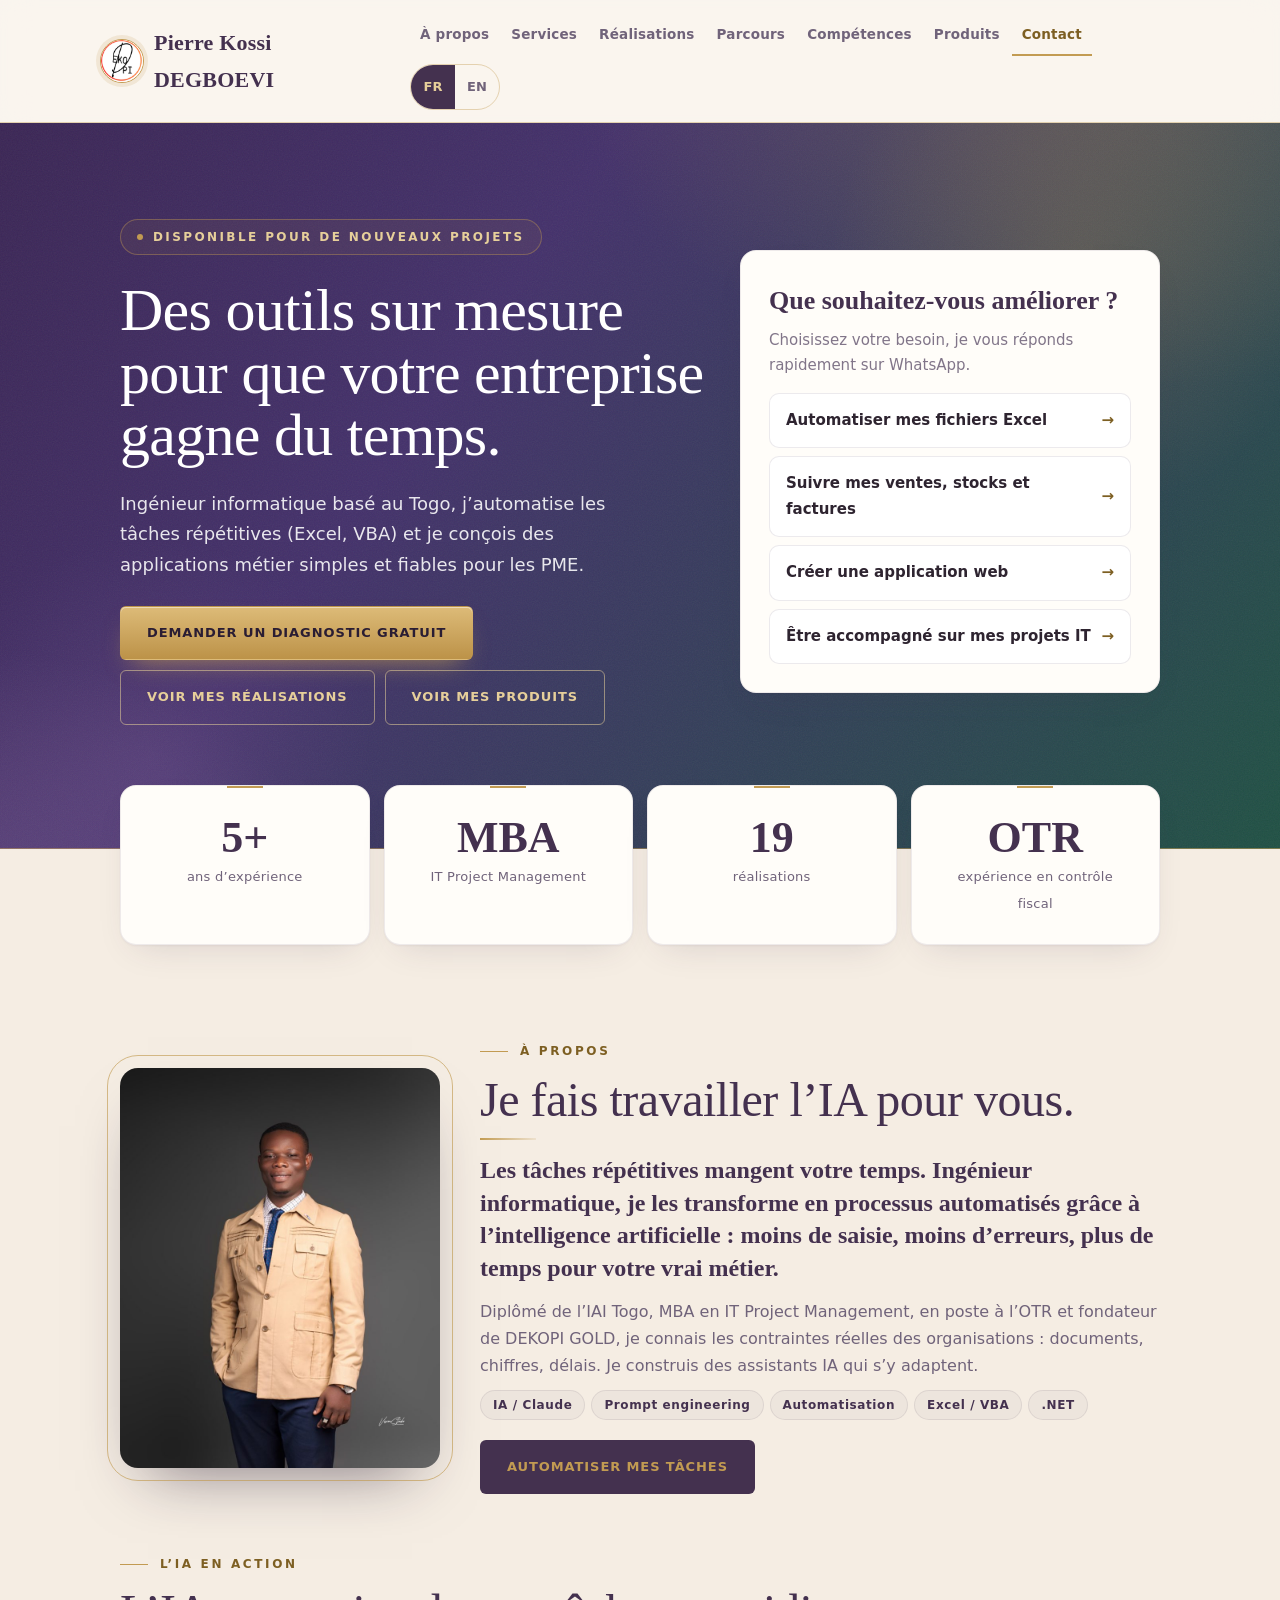
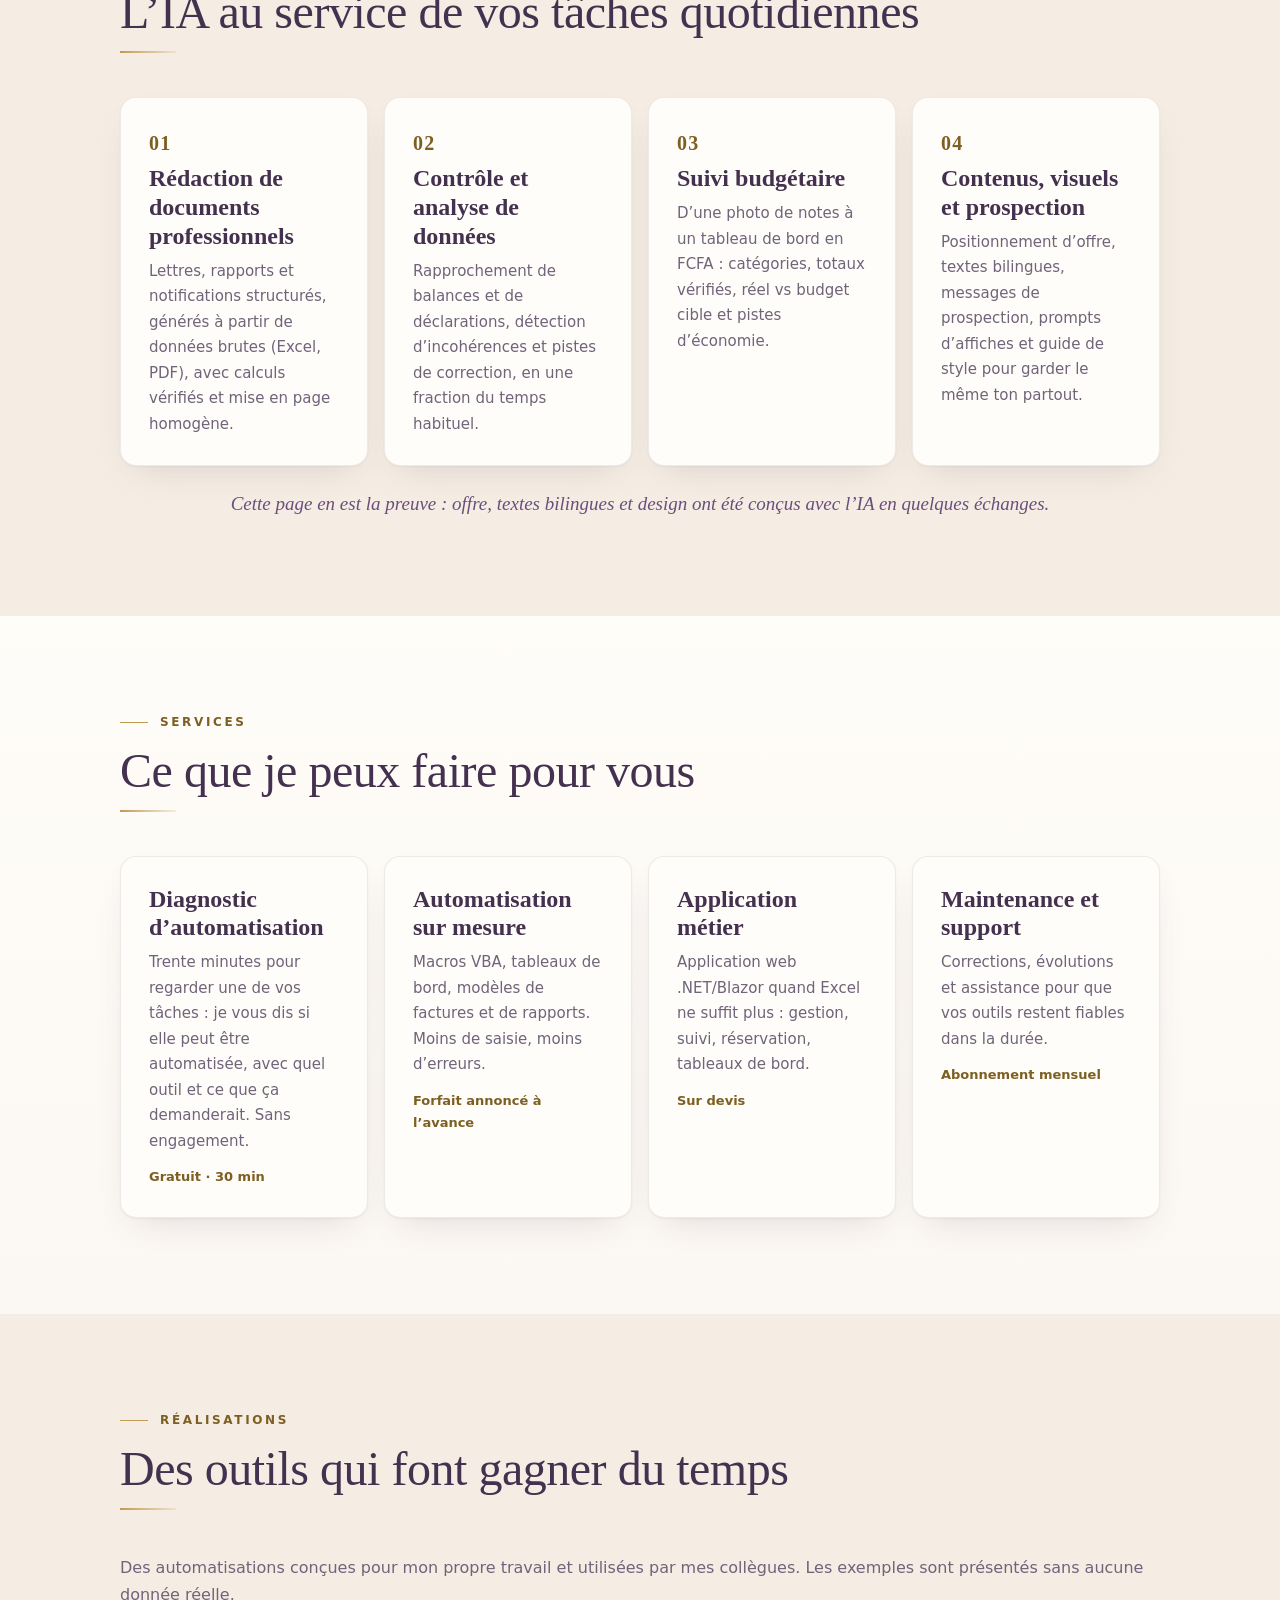
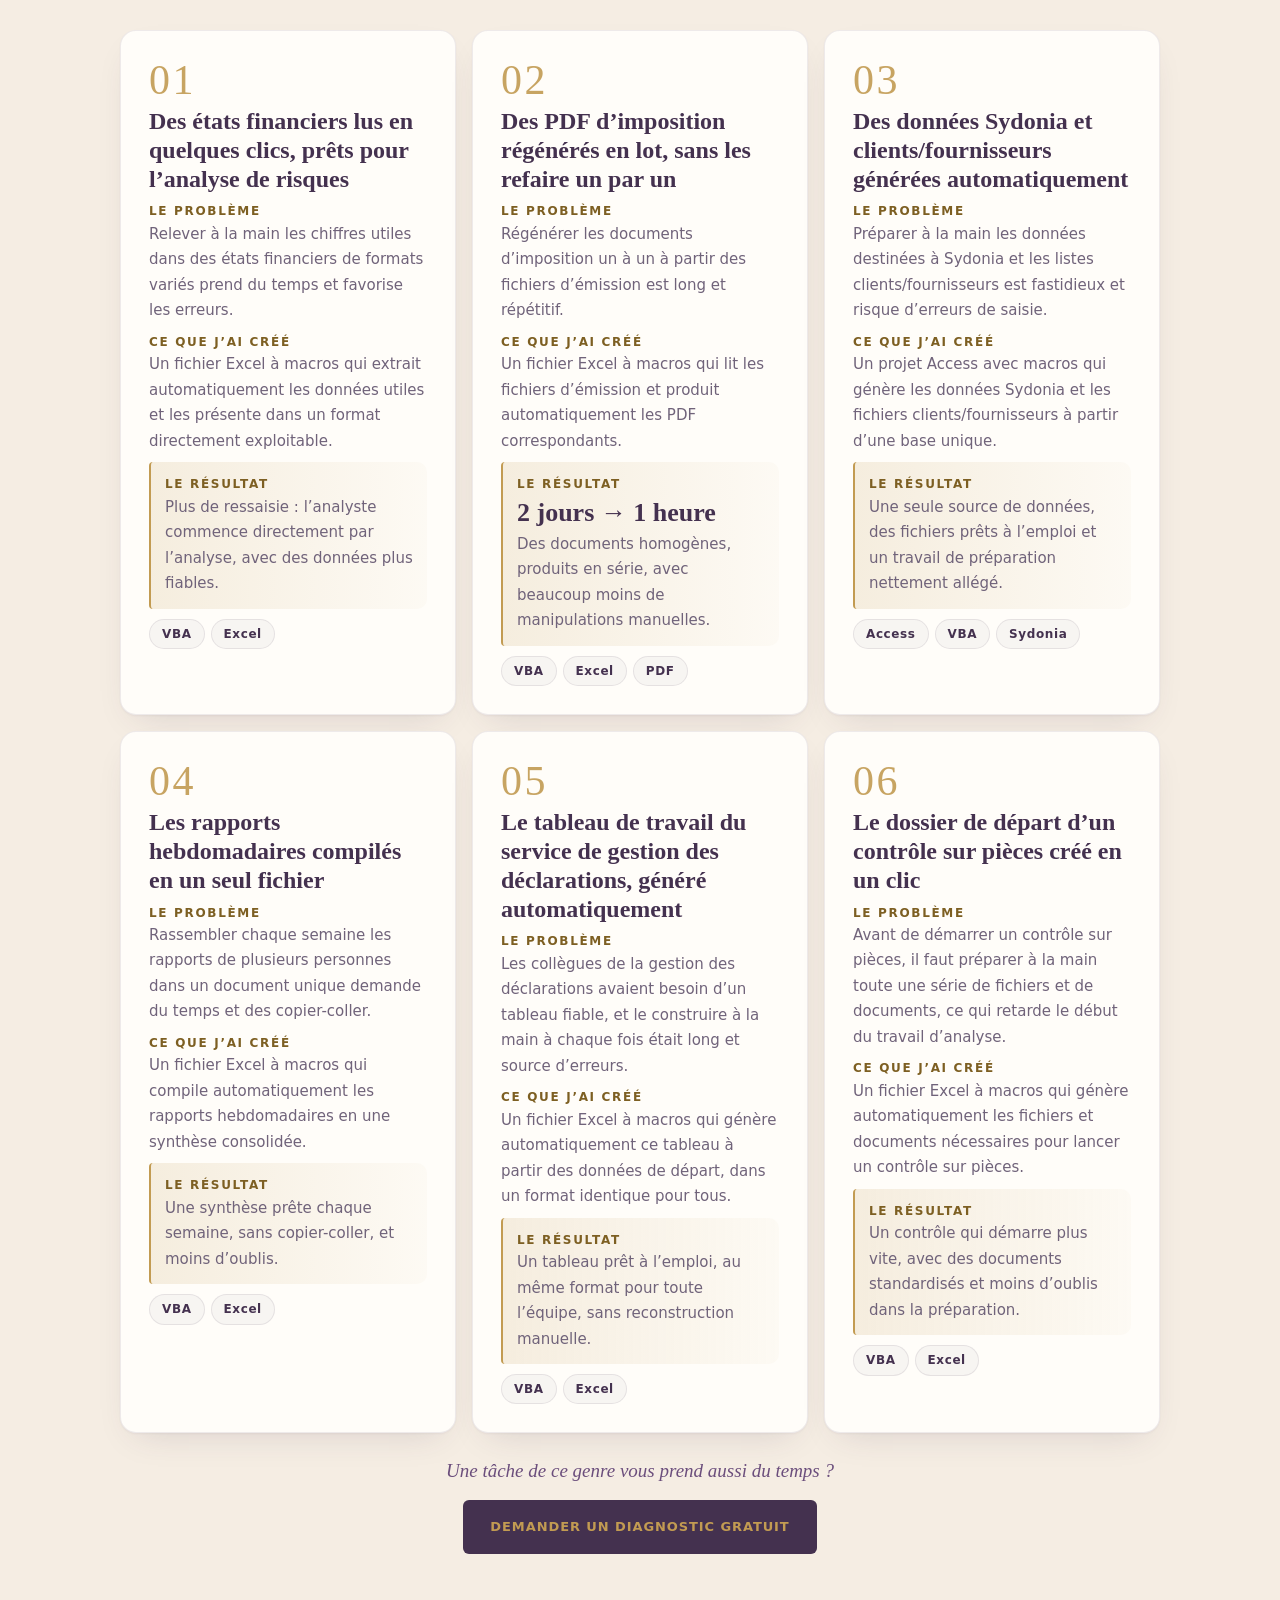
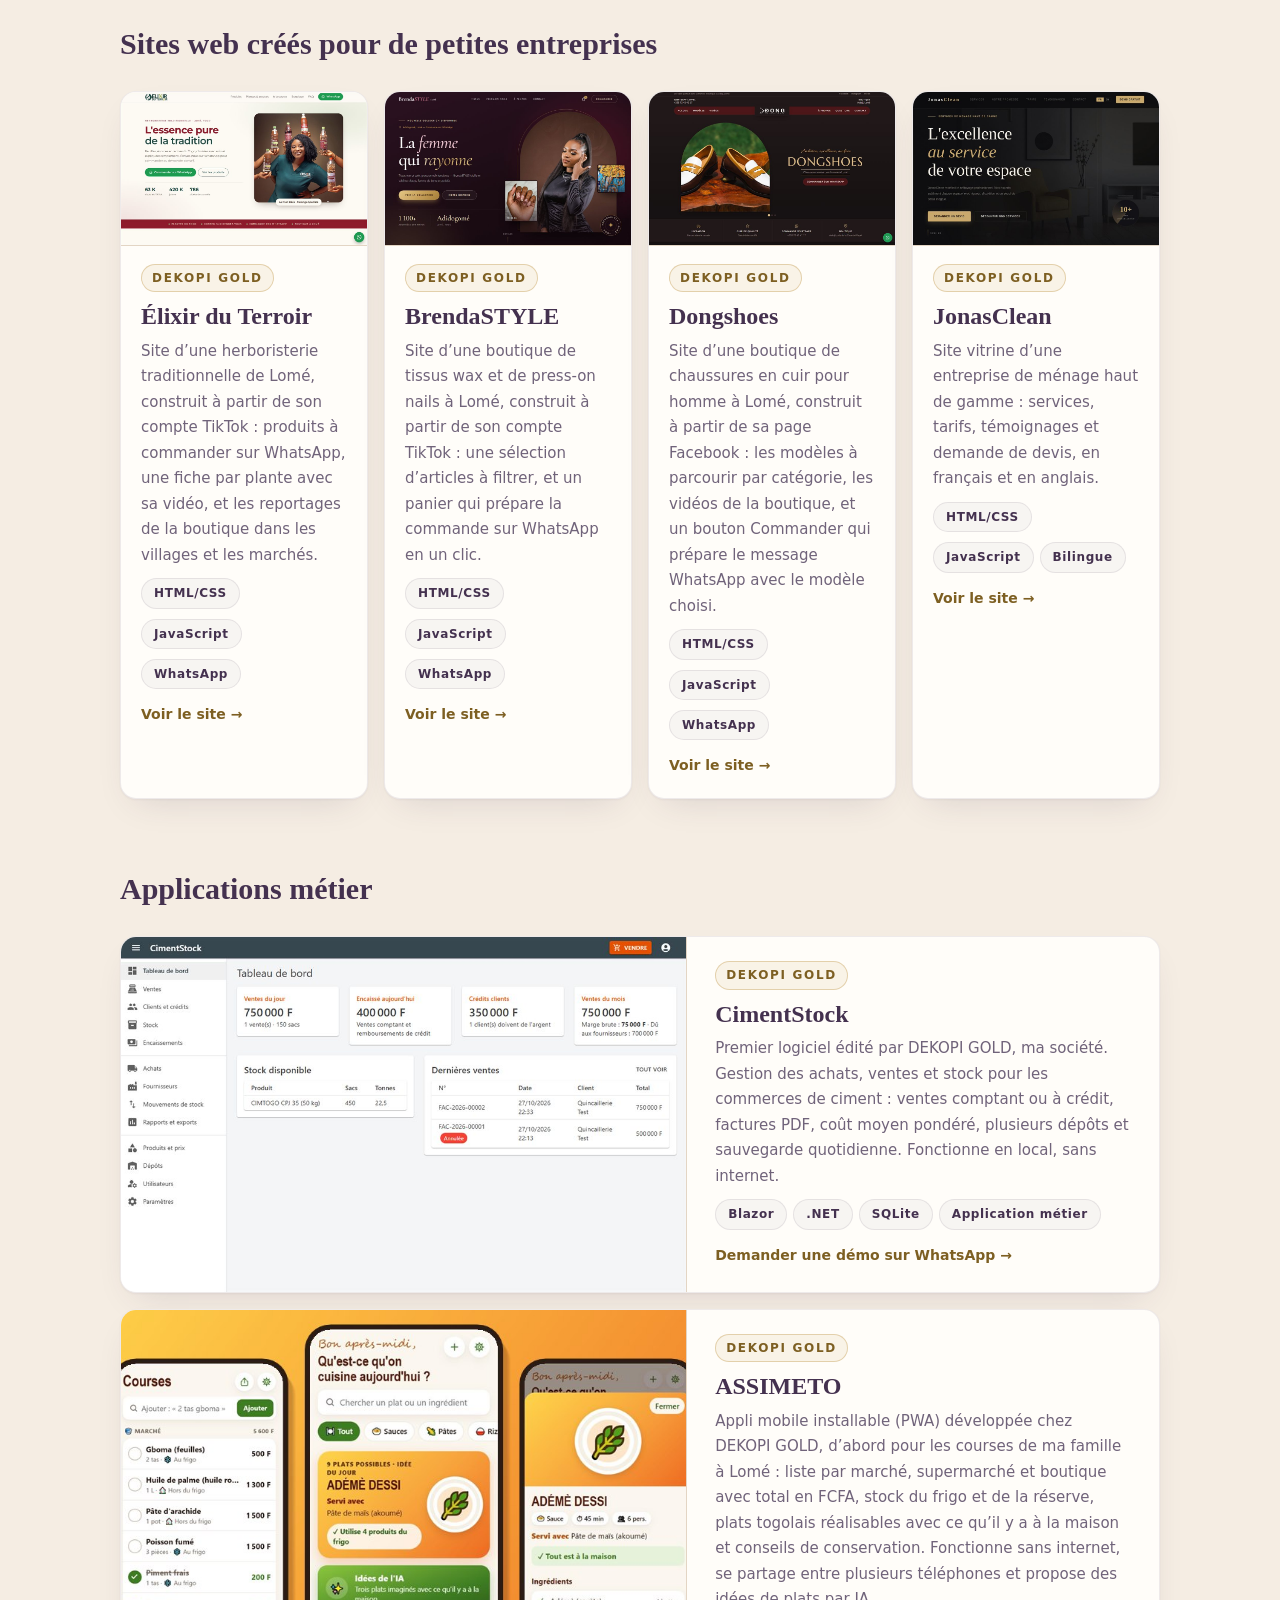
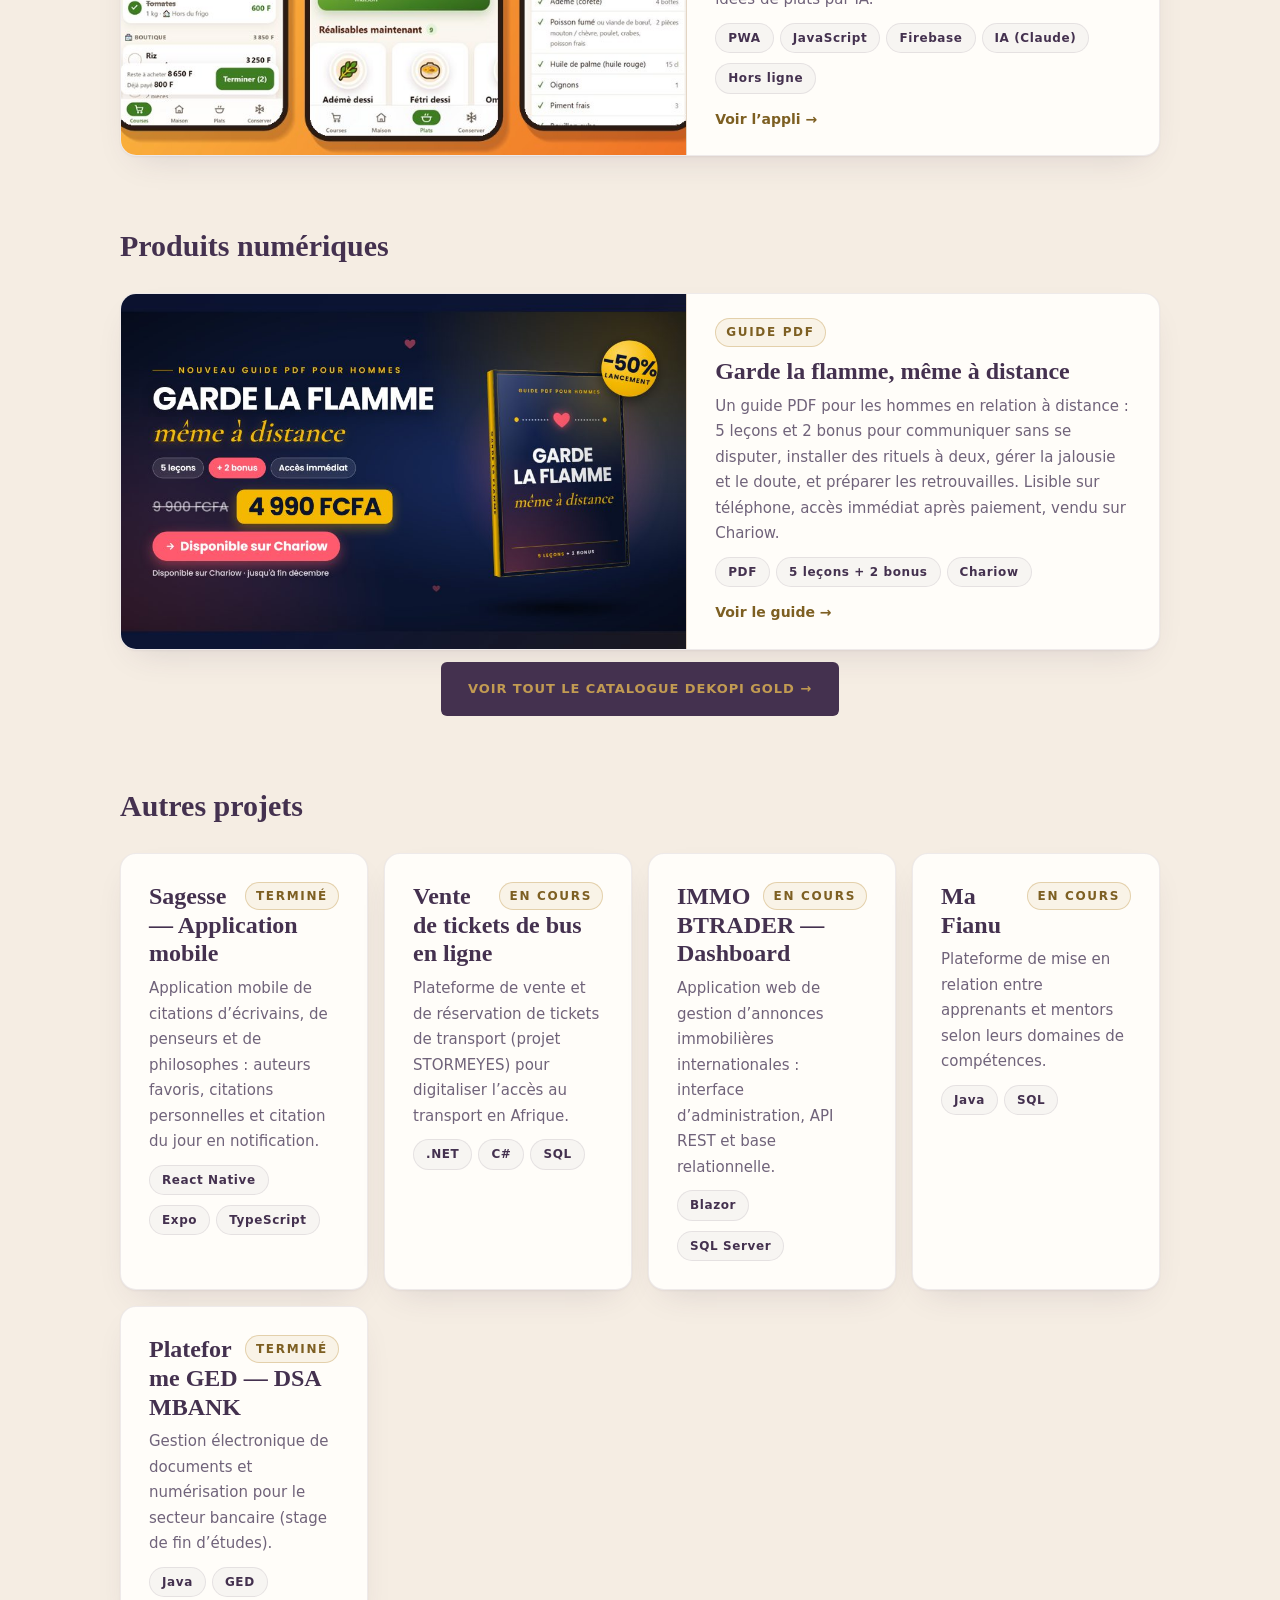
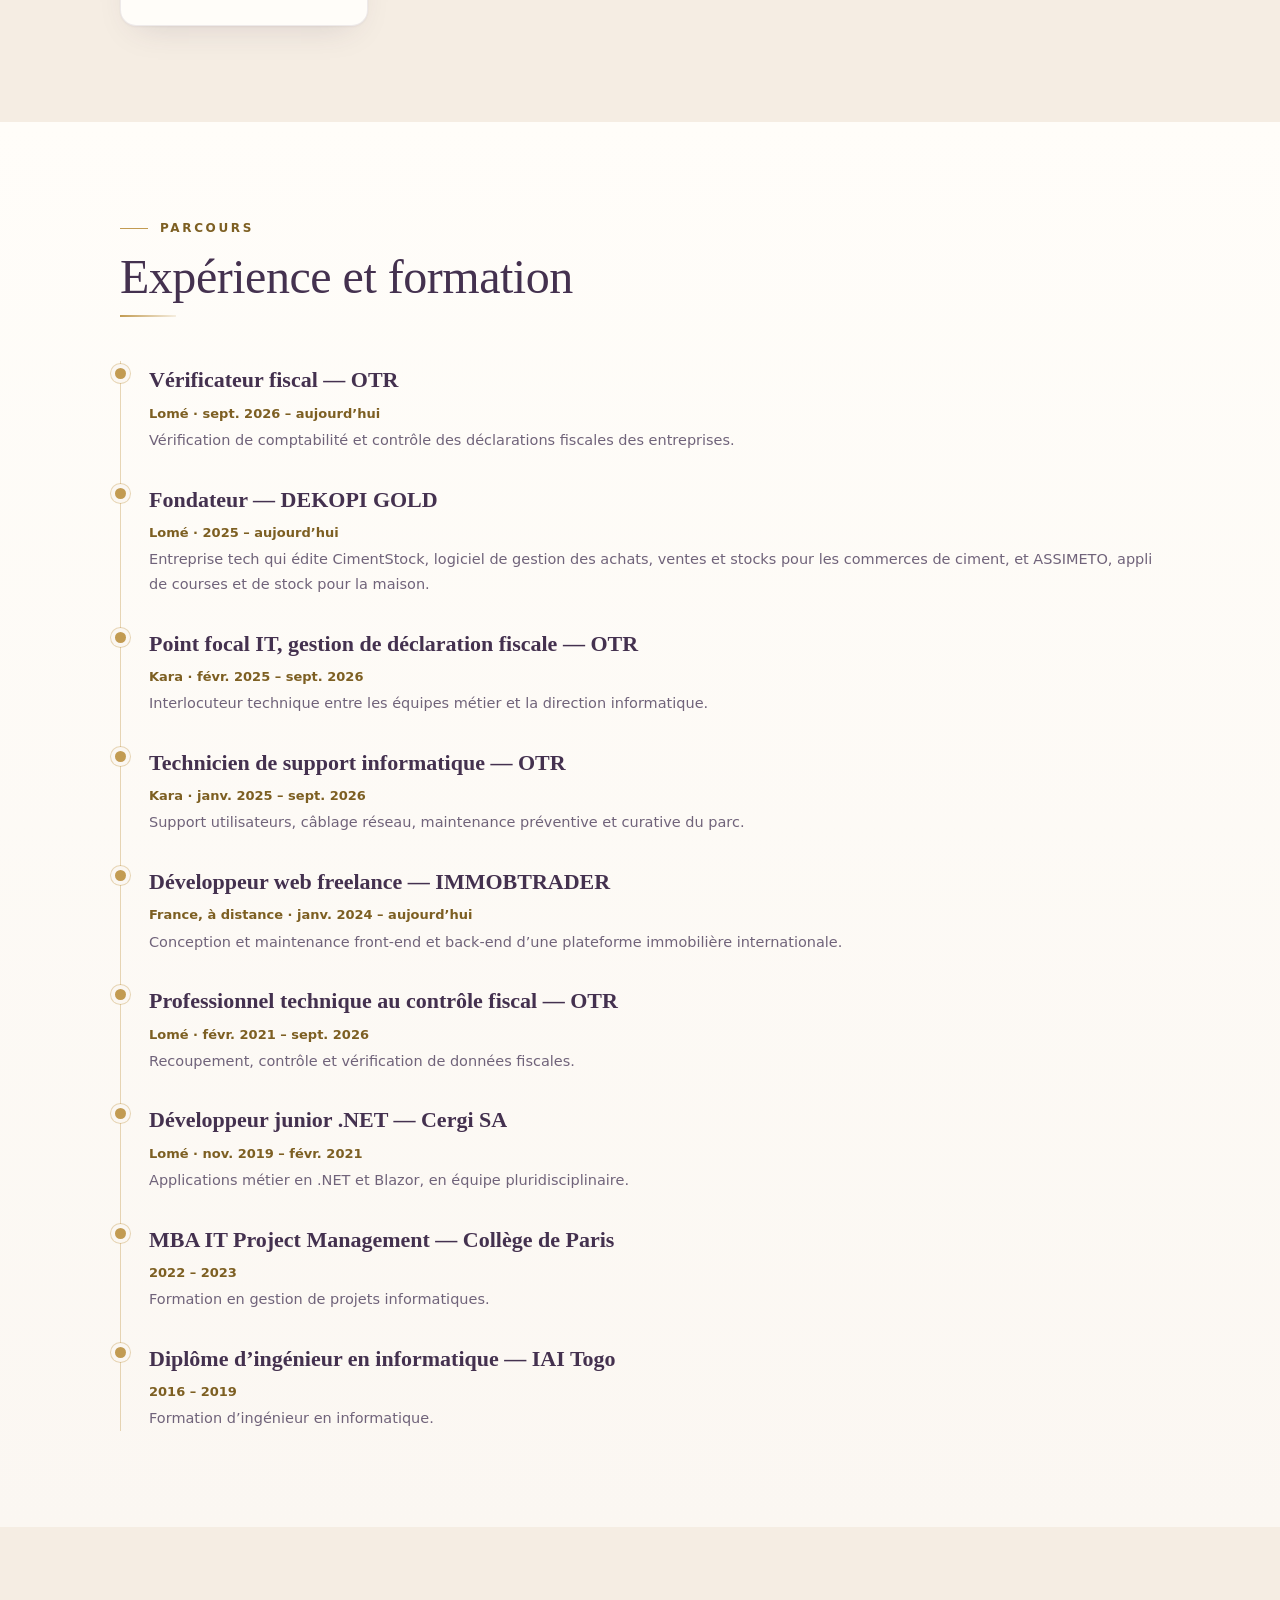
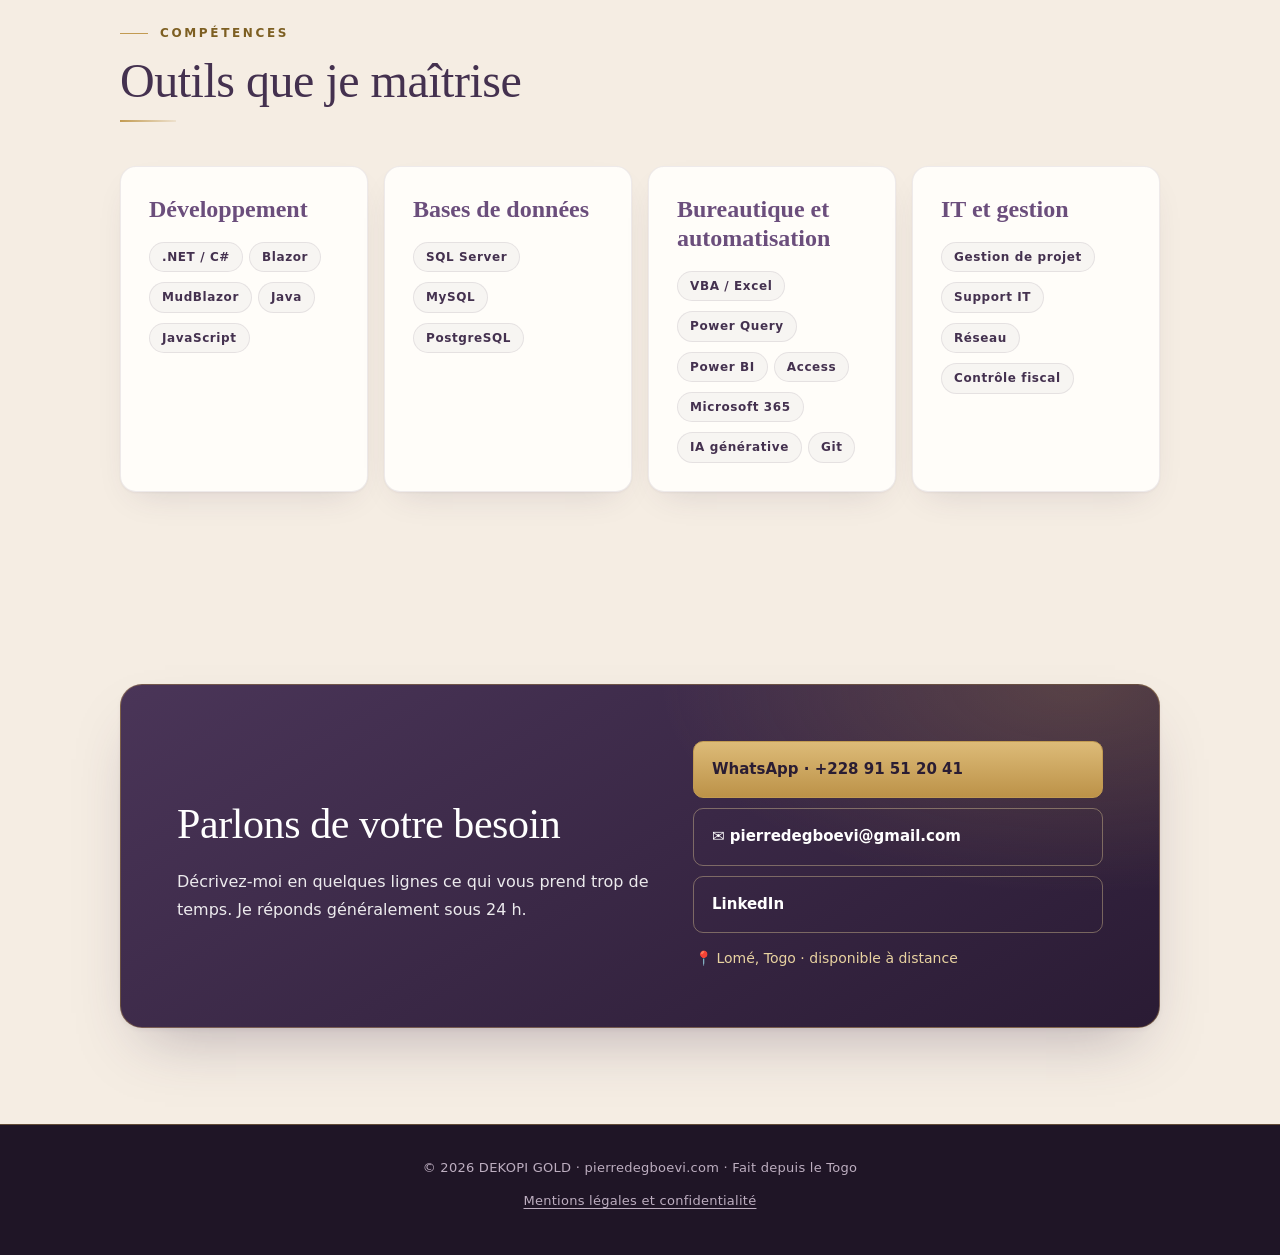
==== commit 995bb32f: "Ajoute le bouton Voir mes produits, Power BI et le compteur à jour sur la page anglaise Co-Authored-" ====
--- a/index.html
+++ b/index.html
@@ -351,7 +351,7 @@
 <span class="tag" data-en="Available for new projects">Disponible pour de nouveaux projets</span>
 <h1 data-en="Custom tools to help your business save time.">Des outils sur mesure pour que votre entreprise gagne du temps.</h1>
 <p data-en="IT engineer based in Togo. I automate repetitive tasks (Excel, VBA) and build simple, reliable business applications for small and medium businesses.">Ingénieur informatique basé au Togo, j’automatise les tâches répétitives (Excel, VBA) et je conçois des applications métier simples et fiables pour les PME.</p>
-<div class="acts"><a class="btn b1" href="#contact" data-en="Request a free diagnosis">Demander un diagnostic gratuit</a><a class="btn b2" href="#projets" data-en="See my work">Voir mes réalisations</a></div>
+<div class="acts"><a class="btn b1" href="#contact" data-en="Request a free diagnosis">Demander un diagnostic gratuit</a><a class="btn b2" href="#projets" data-en="See my work">Voir mes réalisations</a><a class="btn b2" href="https://produits.pierredegboevi.com" target="_blank" rel="noopener" data-en="See my products">Voir mes produits</a></div>
 </div>
 <div class="card search">
 <h2 data-en="What would you like to improve?">Que souhaitez-vous améliorer ?</h2>
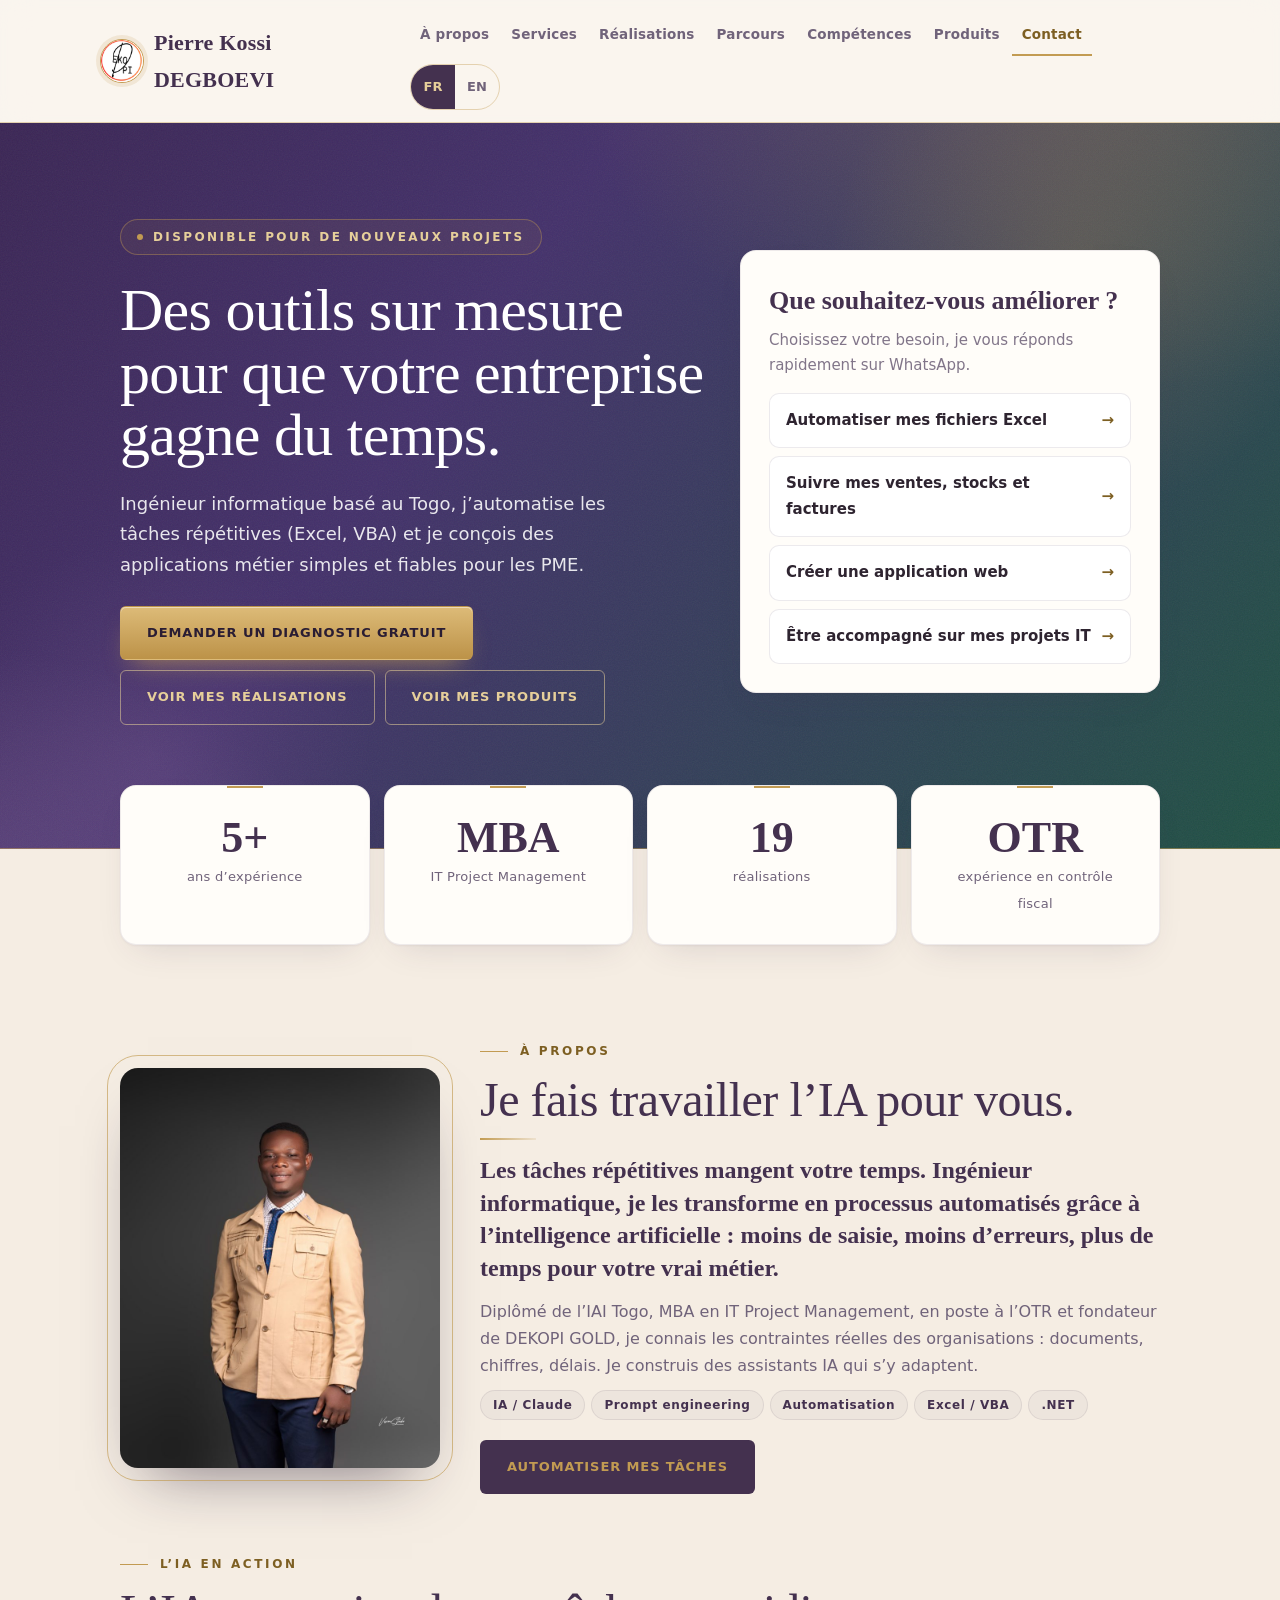
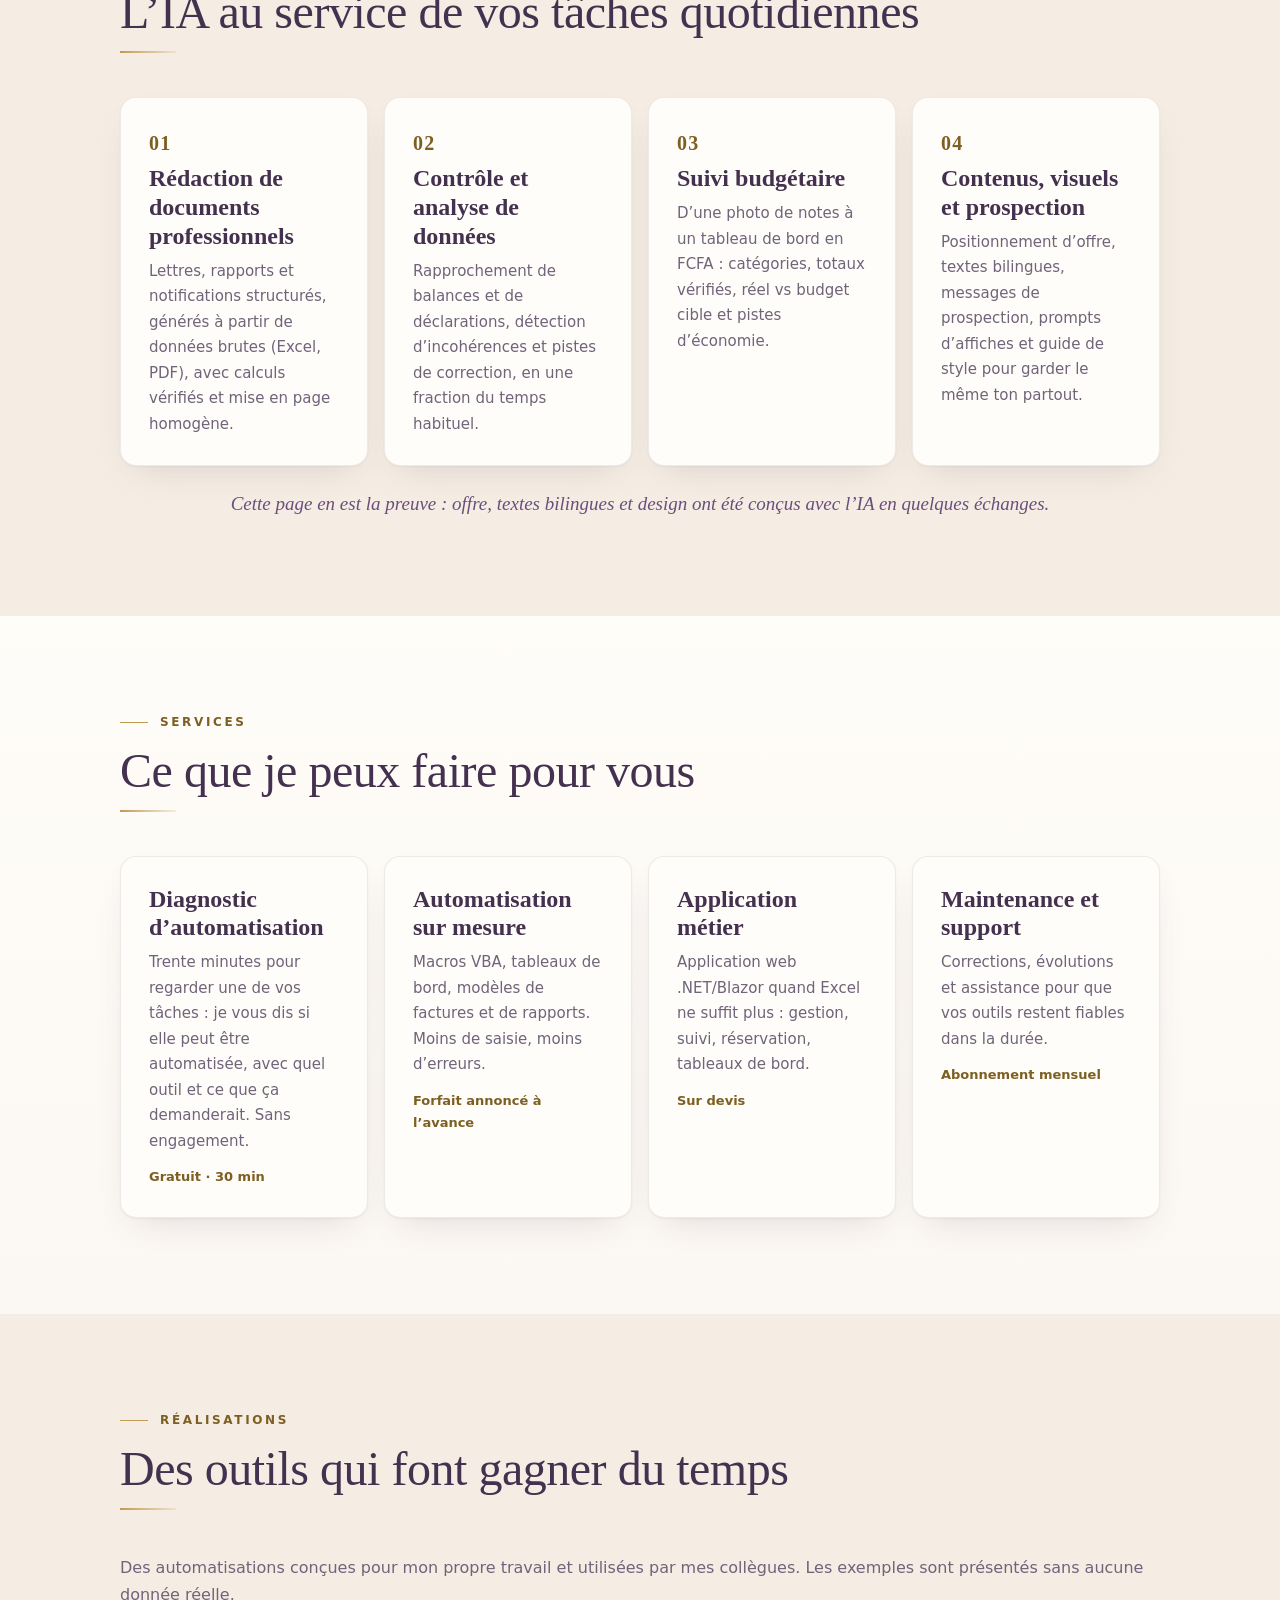
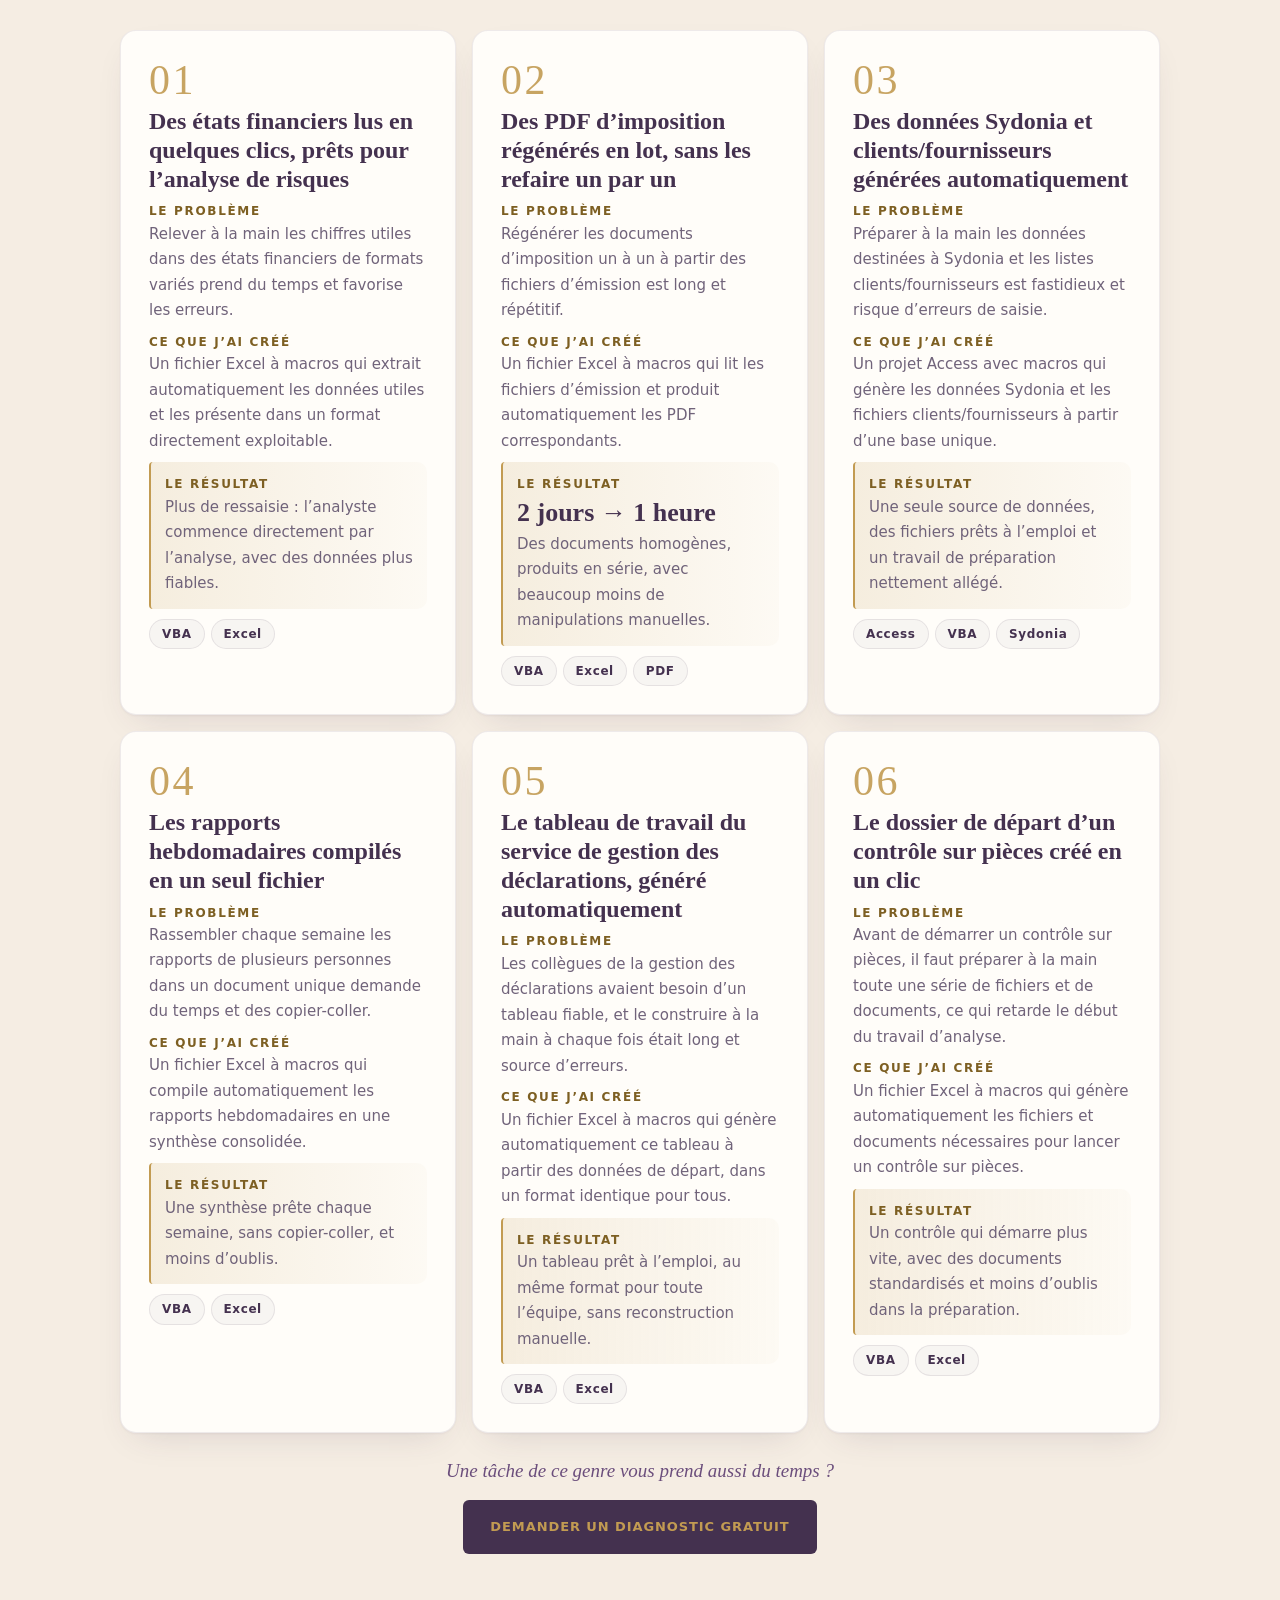
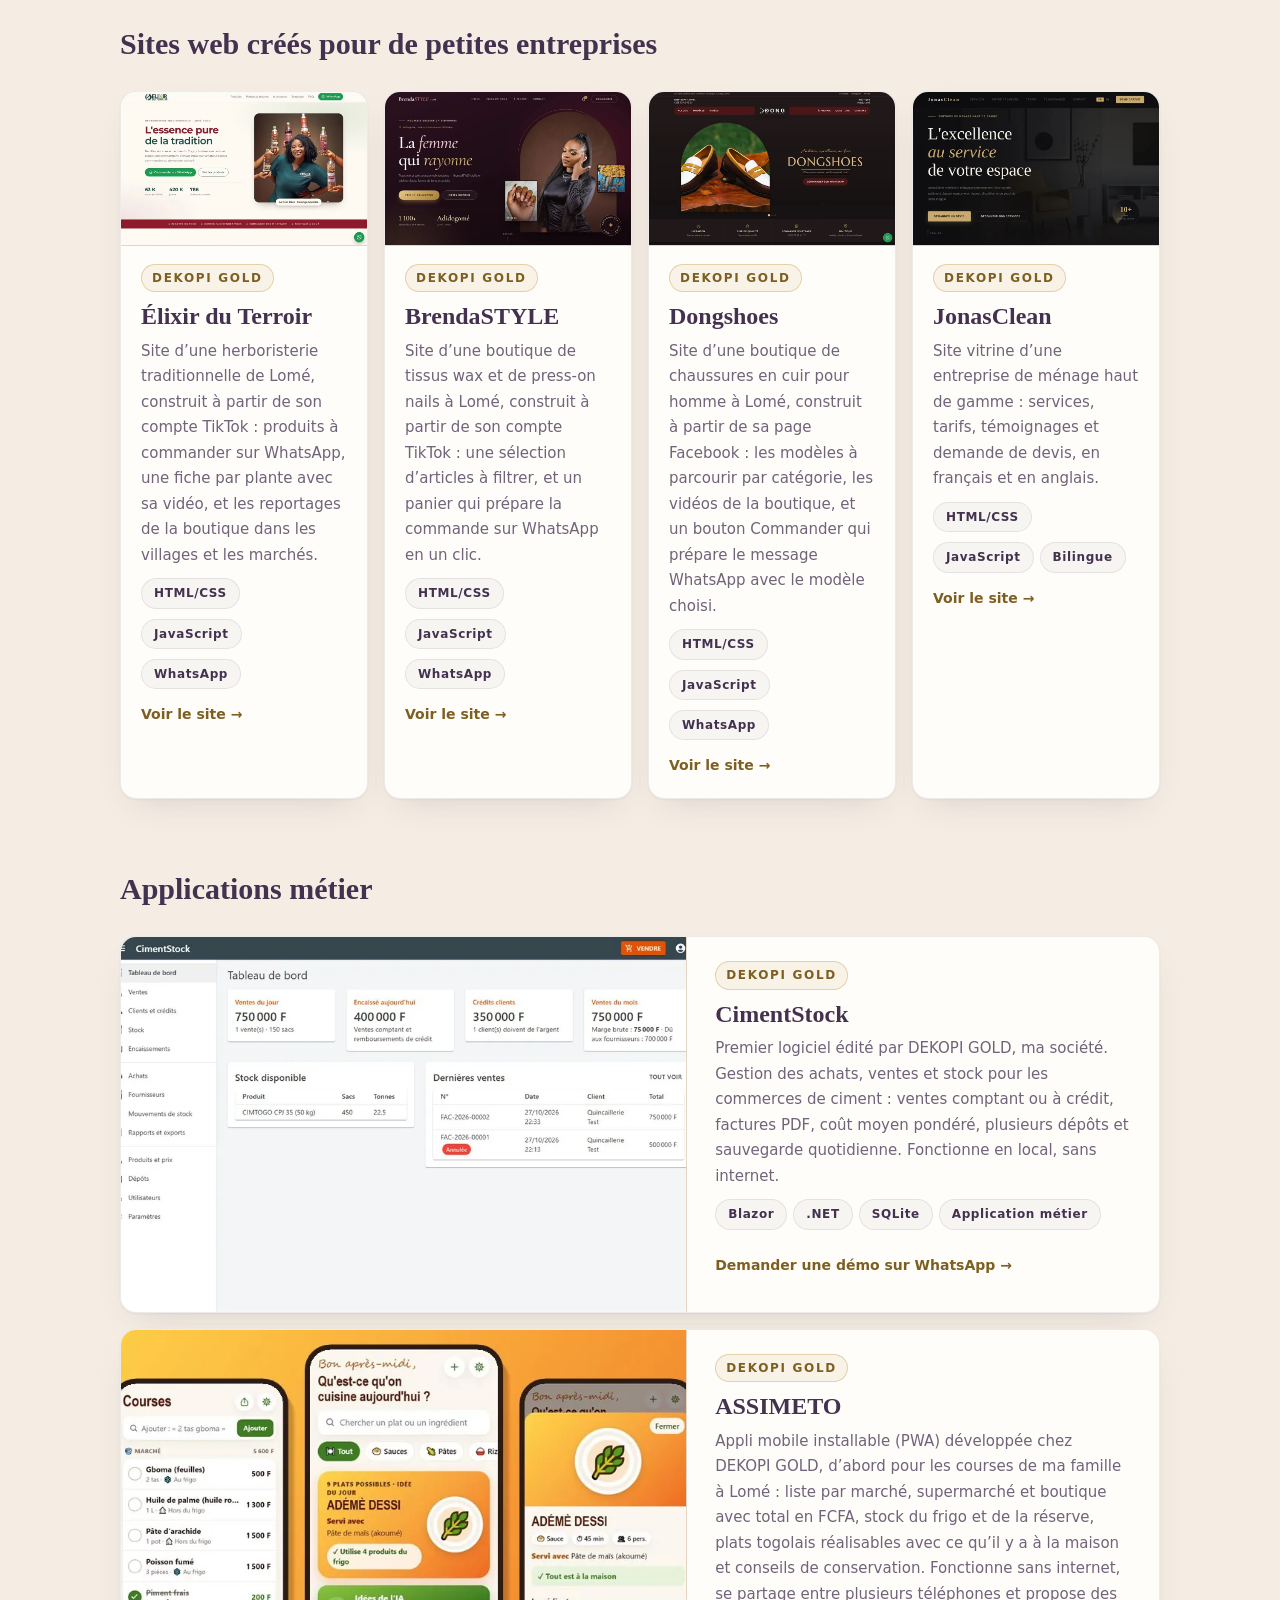
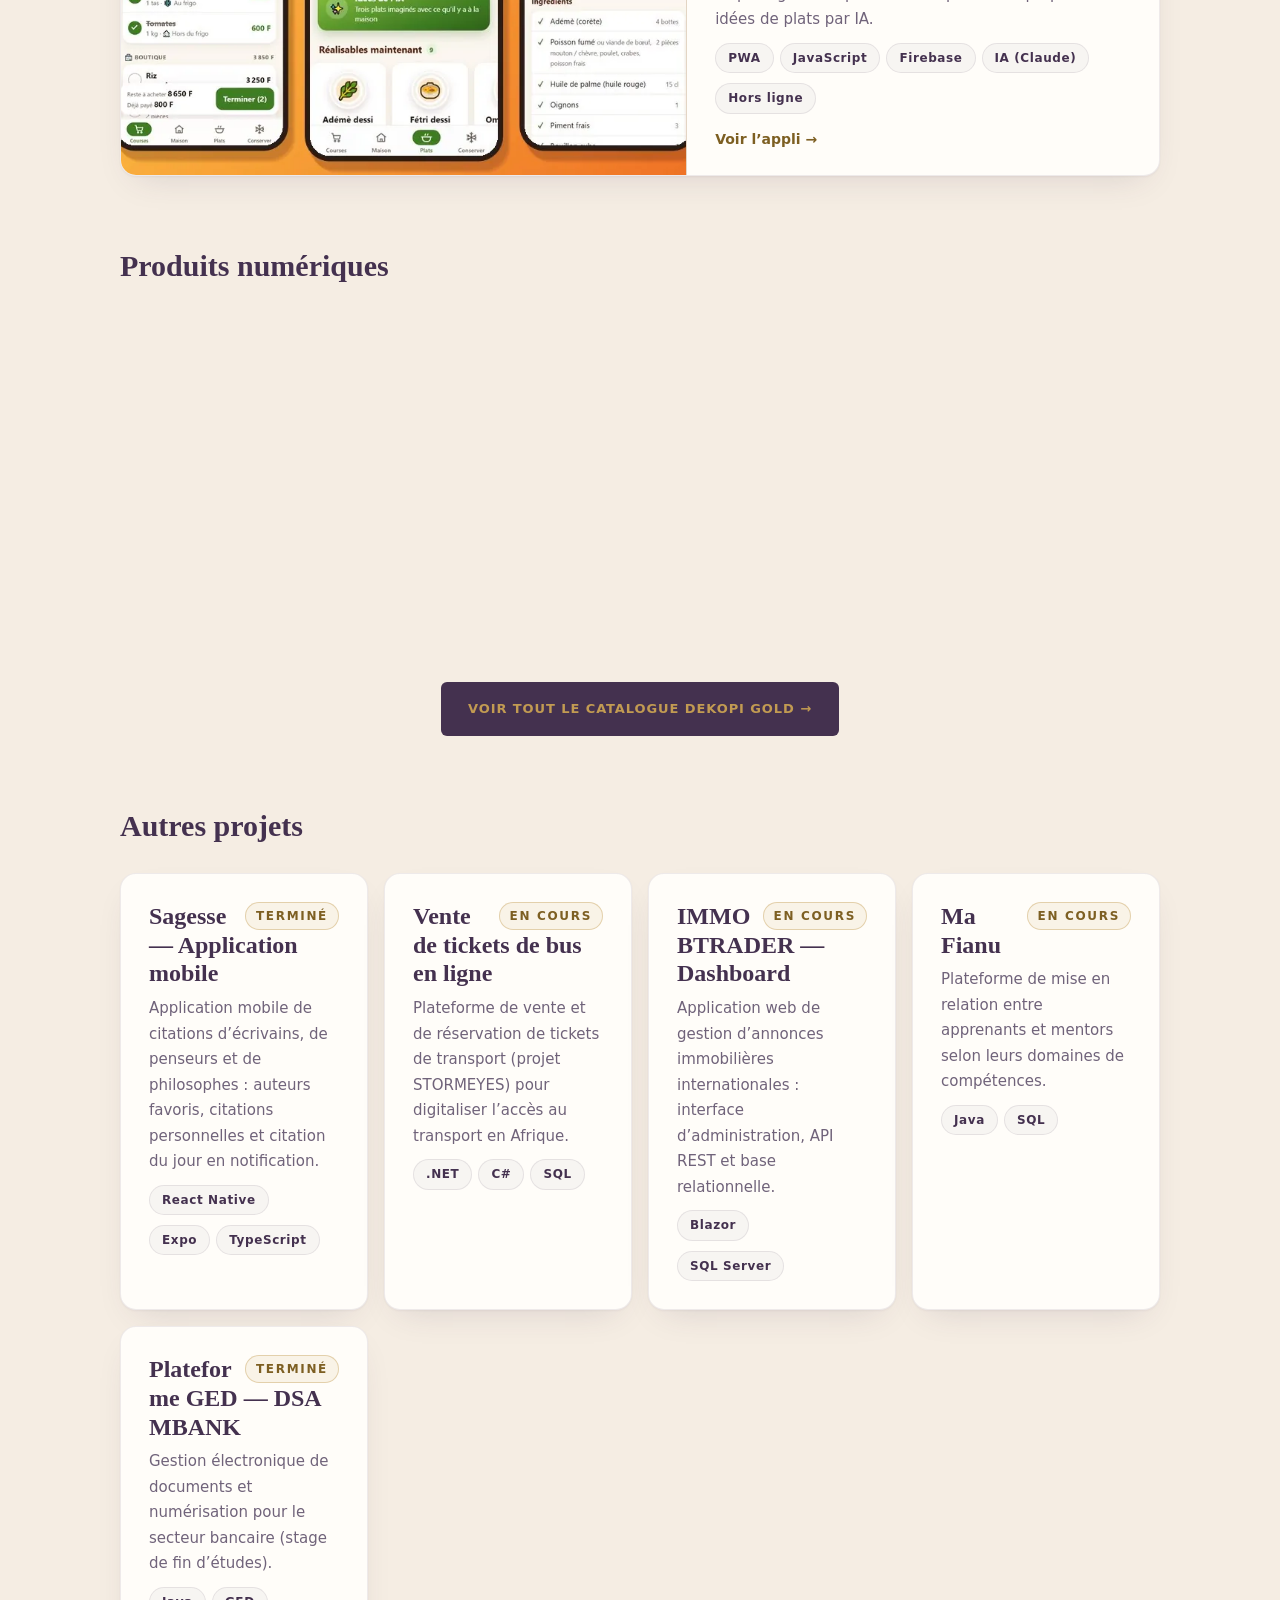
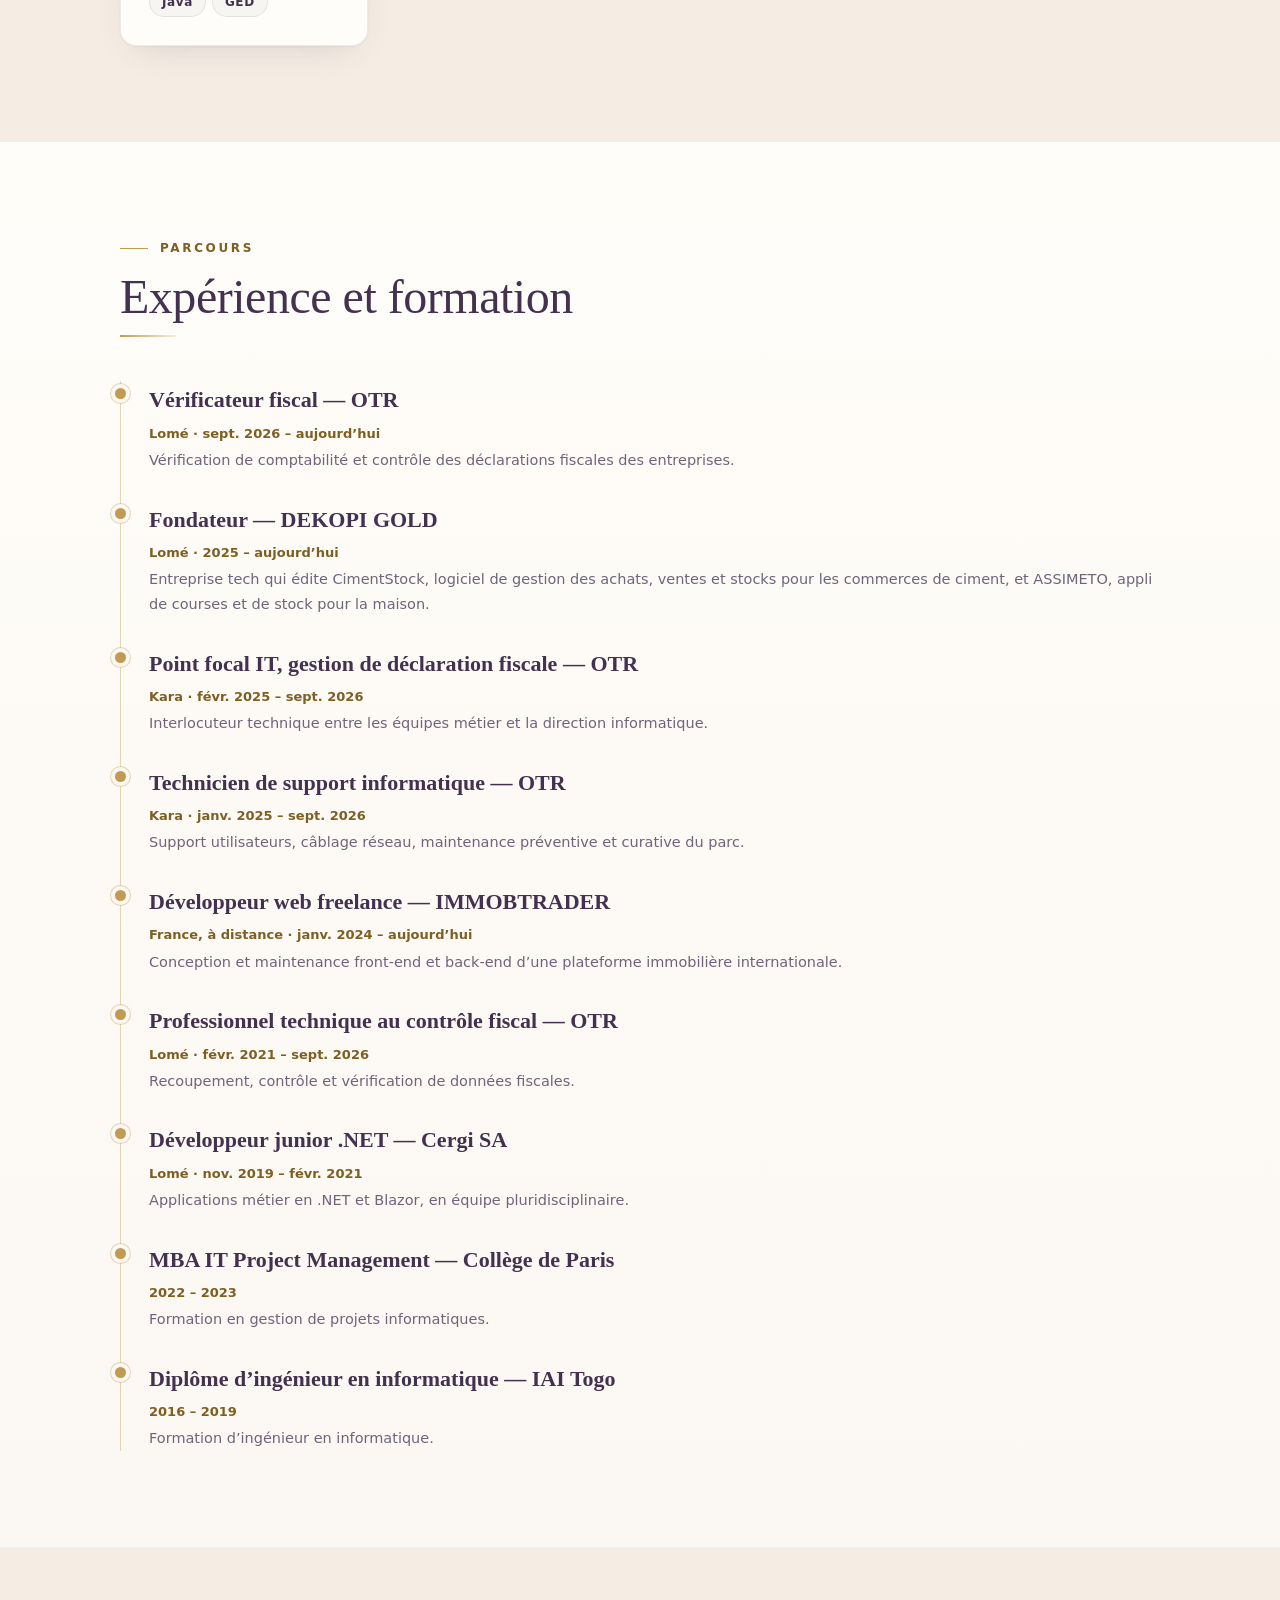
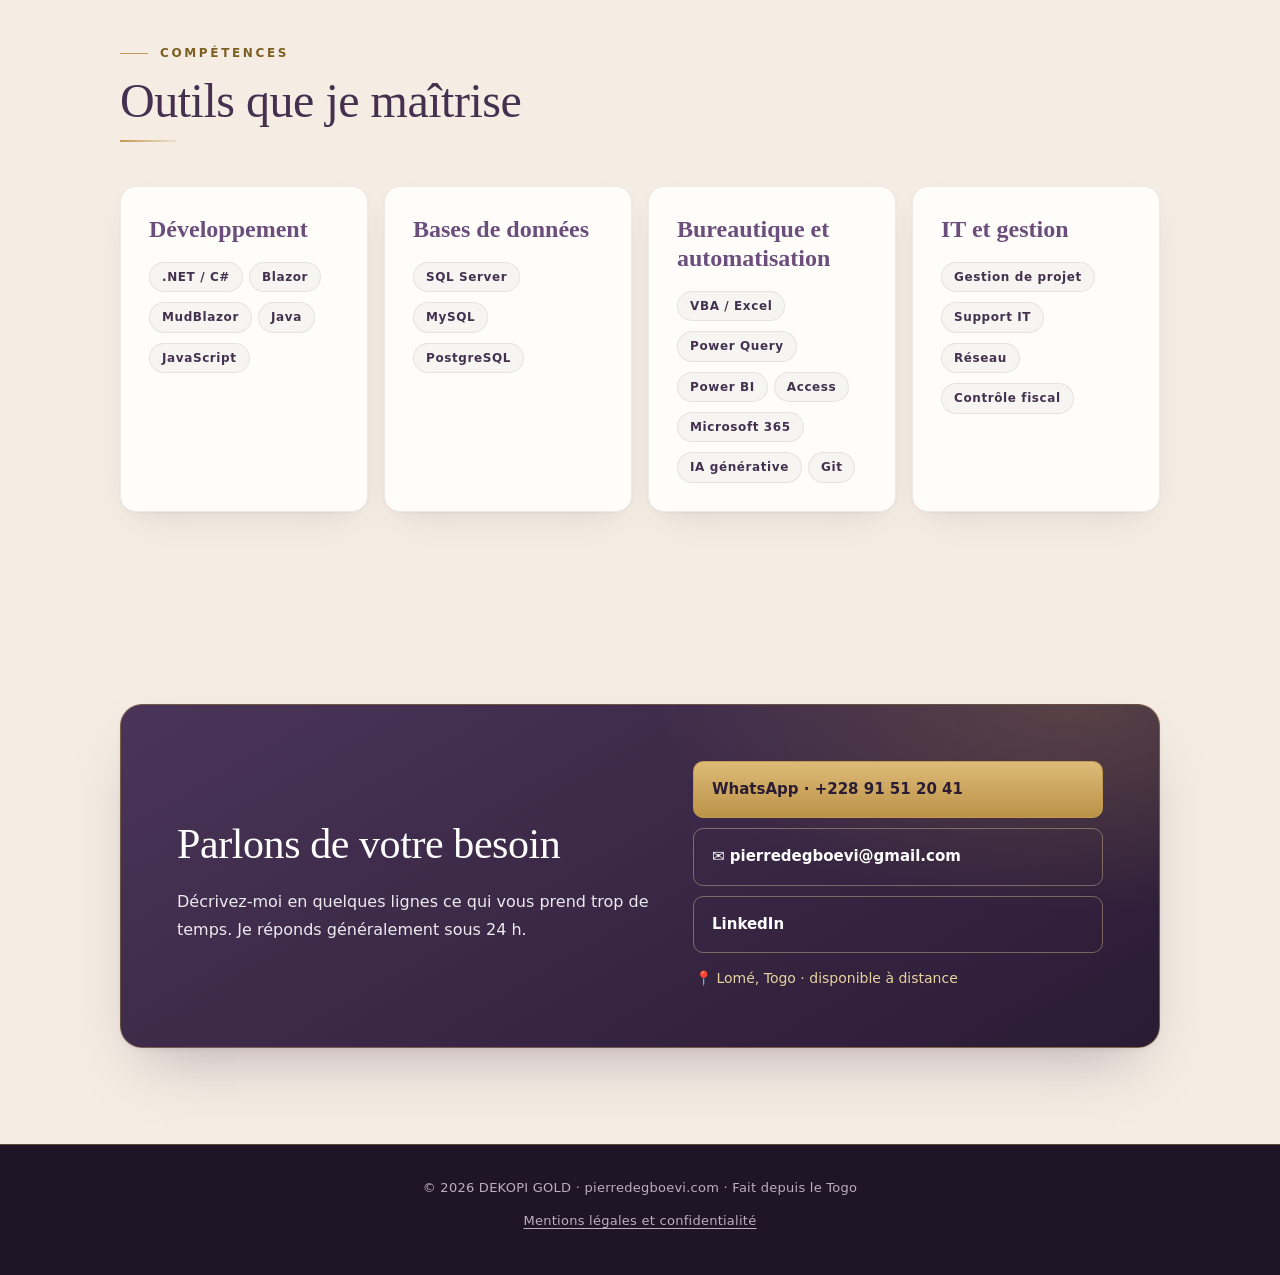
==== commit 4a4ceb1a: "Images des cartes en WebP, zones à toucher de 44 px, entreprise reliée dans les données structurées," ====
--- a/index.html
+++ b/index.html
@@ -34,7 +34,7 @@
 <meta name="twitter:description" content="Pierre Kossi DEGBOEVI (pierredegboevi.com), ingénieur informatique au Togo : automatisation Excel/VBA, applications .NET/Blazor, accompagnement IT pour PME.">
 <meta name="twitter:image" content="https://pierredegboevi.com/og-image.jpg">
 <meta name="twitter:image:alt" content="Pierre Kossi DEGBOEVI, ingénieur informatique à Lomé : automatisation et applications métier">
-<script type="application/ld+json">{"@context":"https://schema.org","@type":"Person","name":"Pierre Kossi DEGBOEVI","url":"https://pierredegboevi.com/","image":"https://pierredegboevi.com/photo.jpg","jobTitle":"Ingénieur informatique","description":"Ingénieur informatique au Togo : automatisation Excel/VBA, applications métier .NET/Blazor et accompagnement IT pour les PME.","address":{"@type":"PostalAddress","addressLocality":"Lomé","addressCountry":"TG"},"worksFor":{"@type":"Organization","name":"DEKOPI GOLD"},"knowsAbout":["Excel","VBA","Automatisation","Applications métier",".NET","Blazor"],"sameAs":["https://www.linkedin.com/in/pierre-kossi-degboevi"]}</script>
+<script type="application/ld+json">{"@context":"https://schema.org","@type":"Person","@id":"https://pierredegboevi.com/#pierre","name":"Pierre Kossi DEGBOEVI","url":"https://pierredegboevi.com/","image":"https://pierredegboevi.com/photo.jpg","jobTitle":"Ingénieur informatique","description":"Ingénieur informatique au Togo : automatisation Excel/VBA, applications métier .NET/Blazor et accompagnement IT pour les PME.","address":{"@type":"PostalAddress","addressLocality":"Lomé","addressCountry":"TG"},"worksFor":{"@type":"Organization","name":"DEKOPI GOLD","url":"https://produits.pierredegboevi.com/"},"knowsAbout":["Excel","VBA","Automatisation","Applications métier",".NET","Blazor"],"sameAs":["https://www.linkedin.com/in/pierre-kossi-degboevi"]}</script>
 <script type="application/ld+json">{"@context":"https://schema.org","@type":"WebSite","name":"Pierre Kossi DEGBOEVI","alternateName":["pierredegboevi","Pierre Degboevi","pierredegboevi.com"],"url":"https://pierredegboevi.com/","inLanguage":["fr","en"]}</script>
 <style>
 :root{--bg:#F5EDE3;--w:#FBF7F2;--bd:#E3D5C4;--tx:#2E2430;--mu:#70637A;--p:#6B4E7C;--pd:#44314F;--gold:#C29B52;--gt:#7D5F22;--ser:"Cormorant Garamond",Georgia,"Times New Roman",serif}
@@ -241,6 +241,8 @@
 .site .sb{padding:18px 20px 20px}
 .site .vis{display:block;margin-top:14px;font-size:0.875rem;font-weight:700;color:var(--gt)}
 .site:hover .vis{text-decoration:underline}
+a.vis{padding:10px 0;margin-top:4px}
+.brand{min-height:44px}
 /* ===== Responsive ===== */
 html{-webkit-text-size-adjust:100%;text-size-adjust:100%}
 img{max-width:100%;height:auto}
@@ -442,19 +444,19 @@
 <div class="cta"><a class="btn" href="#contact" data-en="Request a free diagnosis">Demander un diagnostic gratuit</a></div>
 <h3 class="sub" data-en="Websites built for small businesses">Sites web créés pour de petites entreprises</h3>
 <div class="grid sites">
-<a class="card site" href="https://alexcruss.github.io/ELIXIRDUTERROIR/" target="_blank" rel="noopener"><img src="elixirduterroir.jpg" alt="Capture du site Élixir du Terroir : logo, slogan « L’essence pure de la tradition » et photo des préparations de la marque" loading="lazy" width="960" height="600"><div class="sb"><span class="st">DEKOPI GOLD</span><h3>Élixir du Terroir</h3><p data-en="Website for a traditional herbal shop in Lomé, built from its TikTok account: products ordered on WhatsApp, one guide per plant with its video, and the shop’s field trips to villages and markets.">Site d’une herboristerie traditionnelle de Lomé, construit à partir de son compte TikTok : produits à commander sur WhatsApp, une fiche par plante avec sa vidéo, et les reportages de la boutique dans les villages et les marchés.</p><span class="chip">HTML/CSS</span><span class="chip">JavaScript</span><span class="chip">WhatsApp</span><span class="vis" data-en="View the site →">Voir le site →</span></div></a>
-<a class="card site" href="https://alexcruss.github.io/BRENDASHOP/" target="_blank" rel="noopener"><img src="brendastyle.jpg" alt="Capture du site BrendaSTYLE : portrait de Brenda en robe noire dans une arche, titre « La femme qui rayonne » et boutons Voir la collection et Notre histoire" loading="lazy" width="960" height="600"><div class="sb"><span class="st">DEKOPI GOLD</span><h3>BrendaSTYLE</h3><p data-en="Website for a wax fabric and press-on nails shop in Lomé, built from its TikTok account: a selection of items to filter, and a cart that prepares the order on WhatsApp in one click.">Site d’une boutique de tissus wax et de press-on nails à Lomé, construit à partir de son compte TikTok : une sélection d’articles à filtrer, et un panier qui prépare la commande sur WhatsApp en un clic.</p><span class="chip">HTML/CSS</span><span class="chip">JavaScript</span><span class="chip">WhatsApp</span><span class="vis" data-en="View the site →">Voir le site →</span></div></a>
-<a class="card site" href="https://alexcruss.github.io/dongshoes/" target="_blank" rel="noopener"><img src="dongshoes.jpg" alt="Capture du site Dongshoes : logo Dong, mocassins bicolores en cuir sur du bois, devise « Ambition, excellence, audace » et bouton Commander sur WhatsApp" loading="lazy" width="960" height="600"><div class="sb"><span class="st">DEKOPI GOLD</span><h3>Dongshoes</h3><p data-en="Website for a men’s leather shoe shop in Lomé, built from its Facebook page: models to browse by category, the shop’s videos, and an Order button that prepares the WhatsApp message with the chosen model.">Site d’une boutique de chaussures en cuir pour homme à Lomé, construit à partir de sa page Facebook : les modèles à parcourir par catégorie, les vidéos de la boutique, et un bouton Commander qui prépare le message WhatsApp avec le modèle choisi.</p><span class="chip">HTML/CSS</span><span class="chip">JavaScript</span><span class="chip">WhatsApp</span><span class="vis" data-en="View the site →">Voir le site →</span></div></a>
-<a class="card site" href="https://alexcruss.github.io/JONASCLEAN/" target="_blank" rel="noopener"><img src="jonasclean.jpg" alt="Capture du site JonasClean" loading="lazy" width="960" height="600"><div class="sb"><span class="st">DEKOPI GOLD</span><h3>JonasClean</h3><p data-en="Showcase website for a premium cleaning company: services, pricing, testimonials and quote request, in French and English.">Site vitrine d’une entreprise de ménage haut de gamme : services, tarifs, témoignages et demande de devis, en français et en anglais.</p><span class="chip">HTML/CSS</span><span class="chip">JavaScript</span><span class="chip">Bilingue</span><span class="vis" data-en="View the site →">Voir le site →</span></div></a>
+<a class="card site" href="https://alexcruss.github.io/ELIXIRDUTERROIR/" target="_blank" rel="noopener"><img src="elixirduterroir.webp" alt="Capture du site Élixir du Terroir : logo, slogan « L’essence pure de la tradition » et photo des préparations de la marque" loading="lazy" width="960" height="600"><div class="sb"><span class="st">DEKOPI GOLD</span><h3>Élixir du Terroir</h3><p data-en="Website for a traditional herbal shop in Lomé, built from its TikTok account: products ordered on WhatsApp, one guide per plant with its video, and the shop’s field trips to villages and markets.">Site d’une herboristerie traditionnelle de Lomé, construit à partir de son compte TikTok : produits à commander sur WhatsApp, une fiche par plante avec sa vidéo, et les reportages de la boutique dans les villages et les marchés.</p><span class="chip">HTML/CSS</span><span class="chip">JavaScript</span><span class="chip">WhatsApp</span><span class="vis" data-en="View the site →">Voir le site →</span></div></a>
+<a class="card site" href="https://alexcruss.github.io/BRENDASHOP/" target="_blank" rel="noopener"><img src="brendastyle.webp" alt="Capture du site BrendaSTYLE : portrait de Brenda en robe noire dans une arche, titre « La femme qui rayonne » et boutons Voir la collection et Notre histoire" loading="lazy" width="960" height="600"><div class="sb"><span class="st">DEKOPI GOLD</span><h3>BrendaSTYLE</h3><p data-en="Website for a wax fabric and press-on nails shop in Lomé, built from its TikTok account: a selection of items to filter, and a cart that prepares the order on WhatsApp in one click.">Site d’une boutique de tissus wax et de press-on nails à Lomé, construit à partir de son compte TikTok : une sélection d’articles à filtrer, et un panier qui prépare la commande sur WhatsApp en un clic.</p><span class="chip">HTML/CSS</span><span class="chip">JavaScript</span><span class="chip">WhatsApp</span><span class="vis" data-en="View the site →">Voir le site →</span></div></a>
+<a class="card site" href="https://alexcruss.github.io/dongshoes/" target="_blank" rel="noopener"><img src="dongshoes.webp" alt="Capture du site Dongshoes : logo Dong, mocassins bicolores en cuir sur du bois, devise « Ambition, excellence, audace » et bouton Commander sur WhatsApp" loading="lazy" width="960" height="600"><div class="sb"><span class="st">DEKOPI GOLD</span><h3>Dongshoes</h3><p data-en="Website for a men’s leather shoe shop in Lomé, built from its Facebook page: models to browse by category, the shop’s videos, and an Order button that prepares the WhatsApp message with the chosen model.">Site d’une boutique de chaussures en cuir pour homme à Lomé, construit à partir de sa page Facebook : les modèles à parcourir par catégorie, les vidéos de la boutique, et un bouton Commander qui prépare le message WhatsApp avec le modèle choisi.</p><span class="chip">HTML/CSS</span><span class="chip">JavaScript</span><span class="chip">WhatsApp</span><span class="vis" data-en="View the site →">Voir le site →</span></div></a>
+<a class="card site" href="https://alexcruss.github.io/JONASCLEAN/" target="_blank" rel="noopener"><img src="jonasclean.webp" alt="Capture du site JonasClean" loading="lazy" width="960" height="600"><div class="sb"><span class="st">DEKOPI GOLD</span><h3>JonasClean</h3><p data-en="Showcase website for a premium cleaning company: services, pricing, testimonials and quote request, in French and English.">Site vitrine d’une entreprise de ménage haut de gamme : services, tarifs, témoignages et demande de devis, en français et en anglais.</p><span class="chip">HTML/CSS</span><span class="chip">JavaScript</span><span class="chip">Bilingue</span><span class="vis" data-en="View the site →">Voir le site →</span></div></a>
 </div>
 <h3 class="sub" data-en="Business applications">Applications métier</h3>
 <div class="grid sites apps">
-<div class="card site"><img src="cimentstock.jpg" alt="Tableau de bord de CimentStock : ventes du jour, crédits clients, stock et dernières ventes" loading="lazy" width="960" height="600"><div class="sb"><span class="st">DEKOPI GOLD</span><h3>CimentStock</h3><p data-en="The first software published by DEKOPI GOLD, my company. Purchase, sales and stock management for cement businesses: cash or credit sales, PDF invoices, weighted average cost, multiple warehouses and daily backups. Runs locally, with no internet needed.">Premier logiciel édité par DEKOPI GOLD, ma société. Gestion des achats, ventes et stock pour les commerces de ciment : ventes comptant ou à crédit, factures PDF, coût moyen pondéré, plusieurs dépôts et sauvegarde quotidienne. Fonctionne en local, sans internet.</p><span class="chip">Blazor</span><span class="chip">.NET</span><span class="chip">SQLite</span><span class="chip" data-en="Business app">Application métier</span><a class="vis" href="https://wa.me/22891512041?text=Bonjour%20Pierre%2C%20je%20souhaite%20une%20d%C3%A9monstration%20de%20CimentStock." data-href-en="https://wa.me/22891512041?text=Hello%20Pierre%2C%20I%20would%20like%20a%20demo%20of%20CimentStock." target="_blank" rel="noopener" data-en="Request a demo on WhatsApp →">Demander une démo sur WhatsApp →</a></div></div>
-<a class="card site" href="https://assimeto.pages.dev/" target="_blank" rel="noopener"><img src="assimeto.jpg" alt="Trois écrans d’ASSIMETO : liste de courses, plats réalisables et fiche recette" loading="lazy" width="960" height="600"><div class="sb"><span class="st">DEKOPI GOLD</span><h3>ASSIMETO</h3><p data-en="Installable mobile app (PWA) built at DEKOPI GOLD, first for my family’s grocery shopping in Lomé: shopping list by market, supermarket and corner shop with FCFA totals, fridge and pantry stock, Togolese dishes you can cook with what is at home, and storage tips. Works offline, syncs across several phones and suggests dishes with AI.">Appli mobile installable (PWA) développée chez DEKOPI GOLD, d’abord pour les courses de ma famille à Lomé : liste par marché, supermarché et boutique avec total en FCFA, stock du frigo et de la réserve, plats togolais réalisables avec ce qu’il y a à la maison et conseils de conservation. Fonctionne sans internet, se partage entre plusieurs téléphones et propose des idées de plats par IA.</p><span class="chip">PWA</span><span class="chip">JavaScript</span><span class="chip">Firebase</span><span class="chip" data-en="AI (Claude)">IA (Claude)</span><span class="chip" data-en="Offline">Hors ligne</span><span class="vis" data-en="View the app →">Voir l’appli →</span></div></a>
+<div class="card site"><img src="cimentstock.webp" alt="Tableau de bord de CimentStock : ventes du jour, crédits clients, stock et dernières ventes" loading="lazy" width="960" height="600"><div class="sb"><span class="st">DEKOPI GOLD</span><h3>CimentStock</h3><p data-en="The first software published by DEKOPI GOLD, my company. Purchase, sales and stock management for cement businesses: cash or credit sales, PDF invoices, weighted average cost, multiple warehouses and daily backups. Runs locally, with no internet needed.">Premier logiciel édité par DEKOPI GOLD, ma société. Gestion des achats, ventes et stock pour les commerces de ciment : ventes comptant ou à crédit, factures PDF, coût moyen pondéré, plusieurs dépôts et sauvegarde quotidienne. Fonctionne en local, sans internet.</p><span class="chip">Blazor</span><span class="chip">.NET</span><span class="chip">SQLite</span><span class="chip" data-en="Business app">Application métier</span><a class="vis" href="https://wa.me/22891512041?text=Bonjour%20Pierre%2C%20je%20souhaite%20une%20d%C3%A9monstration%20de%20CimentStock." data-href-en="https://wa.me/22891512041?text=Hello%20Pierre%2C%20I%20would%20like%20a%20demo%20of%20CimentStock." target="_blank" rel="noopener" data-en="Request a demo on WhatsApp →">Demander une démo sur WhatsApp →</a></div></div>
+<a class="card site" href="https://assimeto.pages.dev/" target="_blank" rel="noopener"><img src="assimeto.webp" alt="Trois écrans d’ASSIMETO : liste de courses, plats réalisables et fiche recette" loading="lazy" width="960" height="600"><div class="sb"><span class="st">DEKOPI GOLD</span><h3>ASSIMETO</h3><p data-en="Installable mobile app (PWA) built at DEKOPI GOLD, first for my family’s grocery shopping in Lomé: shopping list by market, supermarket and corner shop with FCFA totals, fridge and pantry stock, Togolese dishes you can cook with what is at home, and storage tips. Works offline, syncs across several phones and suggests dishes with AI.">Appli mobile installable (PWA) développée chez DEKOPI GOLD, d’abord pour les courses de ma famille à Lomé : liste par marché, supermarché et boutique avec total en FCFA, stock du frigo et de la réserve, plats togolais réalisables avec ce qu’il y a à la maison et conseils de conservation. Fonctionne sans internet, se partage entre plusieurs téléphones et propose des idées de plats par IA.</p><span class="chip">PWA</span><span class="chip">JavaScript</span><span class="chip">Firebase</span><span class="chip" data-en="AI (Claude)">IA (Claude)</span><span class="chip" data-en="Offline">Hors ligne</span><span class="vis" data-en="View the app →">Voir l’appli →</span></div></a>
 </div>
 <h3 class="sub" data-en="Digital products">Produits numériques</h3>
 <div class="grid sites apps">
-<a class="card site" href="https://jftpryir.mychariow.co/prd_hcqm7ikp" target="_blank" rel="noopener"><img src="garde-la-flamme.jpg" alt="Affiche du guide « Garde la flamme, même à distance » : guide PDF pour hommes, 5 leçons et 2 bonus, couverture du guide et mention Disponible sur Chariow" loading="lazy" width="960" height="600"><div class="sb"><span class="st" data-en="PDF guide">Guide PDF</span><h3>Garde la flamme, même à distance</h3><p data-en="A PDF guide for men in a long-distance relationship: 5 lessons and 2 bonuses to communicate without arguing, build shared rituals, handle jealousy and doubt, and prepare for reunions. Readable on a phone, instant access after payment, sold on Chariow.">Un guide PDF pour les hommes en relation à distance : 5 leçons et 2 bonus pour communiquer sans se disputer, installer des rituels à deux, gérer la jalousie et le doute, et préparer les retrouvailles. Lisible sur téléphone, accès immédiat après paiement, vendu sur Chariow.</p><span class="chip">PDF</span><span class="chip" data-en="5 lessons + 2 bonuses">5 leçons + 2 bonus</span><span class="chip">Chariow</span><span class="vis" data-en="View the guide →">Voir le guide →</span></div></a>
+<a class="card site" href="https://jftpryir.mychariow.co/prd_hcqm7ikp" target="_blank" rel="noopener"><img src="garde-la-flamme.webp" alt="Affiche du guide « Garde la flamme, même à distance » : guide PDF pour hommes, 5 leçons et 2 bonus, couverture du guide et mention Disponible sur Chariow" loading="lazy" width="960" height="600"><div class="sb"><span class="st" data-en="PDF guide">Guide PDF</span><h3>Garde la flamme, même à distance</h3><p data-en="A PDF guide for men in a long-distance relationship: 5 lessons and 2 bonuses to communicate without arguing, build shared rituals, handle jealousy and doubt, and prepare for reunions. Readable on a phone, instant access after payment, sold on Chariow.">Un guide PDF pour les hommes en relation à distance : 5 leçons et 2 bonus pour communiquer sans se disputer, installer des rituels à deux, gérer la jalousie et le doute, et préparer les retrouvailles. Lisible sur téléphone, accès immédiat après paiement, vendu sur Chariow.</p><span class="chip">PDF</span><span class="chip" data-en="5 lessons + 2 bonuses">5 leçons + 2 bonus</span><span class="chip">Chariow</span><span class="vis" data-en="View the guide →">Voir le guide →</span></div></a>
 </div>
 <div class="cta"><a class="btn" href="https://produits.pierredegboevi.com" target="_blank" rel="noopener" data-en="See the full DEKOPI GOLD catalogue →">Voir tout le catalogue DEKOPI GOLD →</a></div>
 <h3 class="sub" data-en="Other projects">Autres projets</h3>
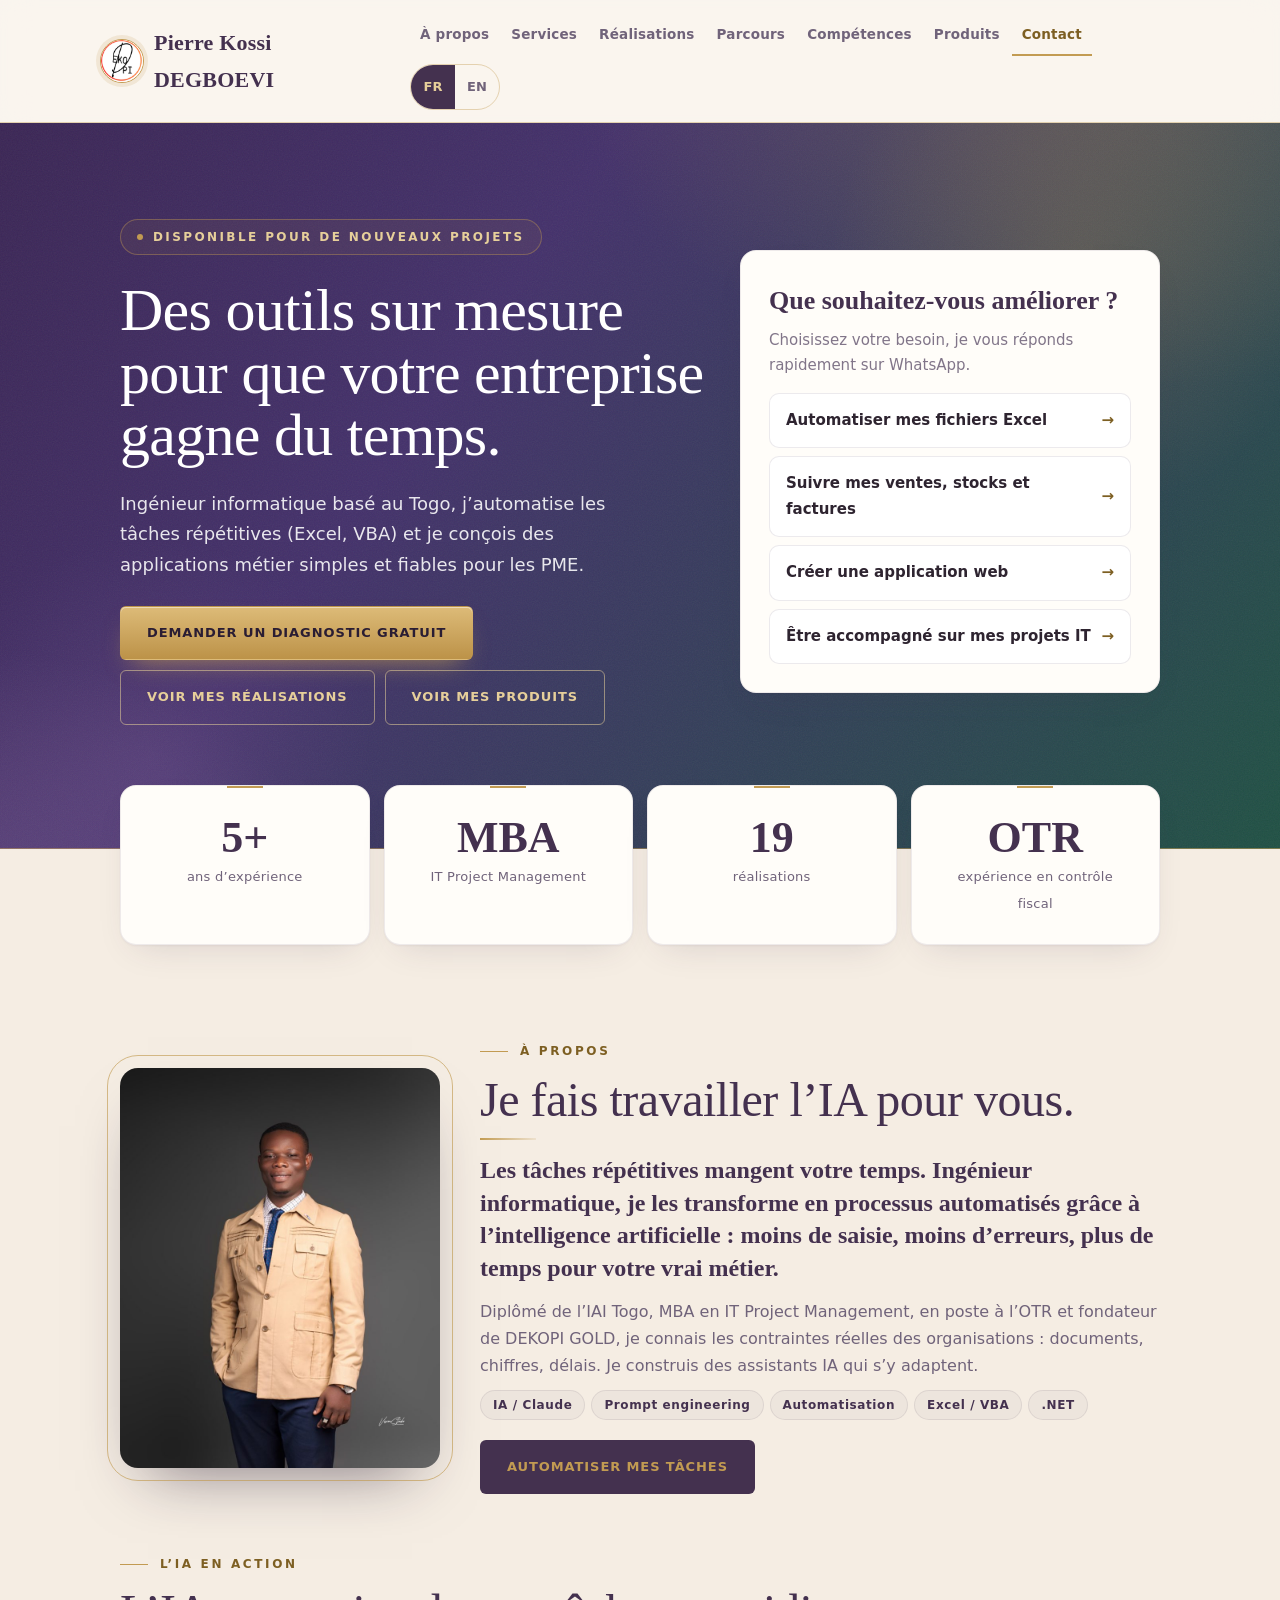
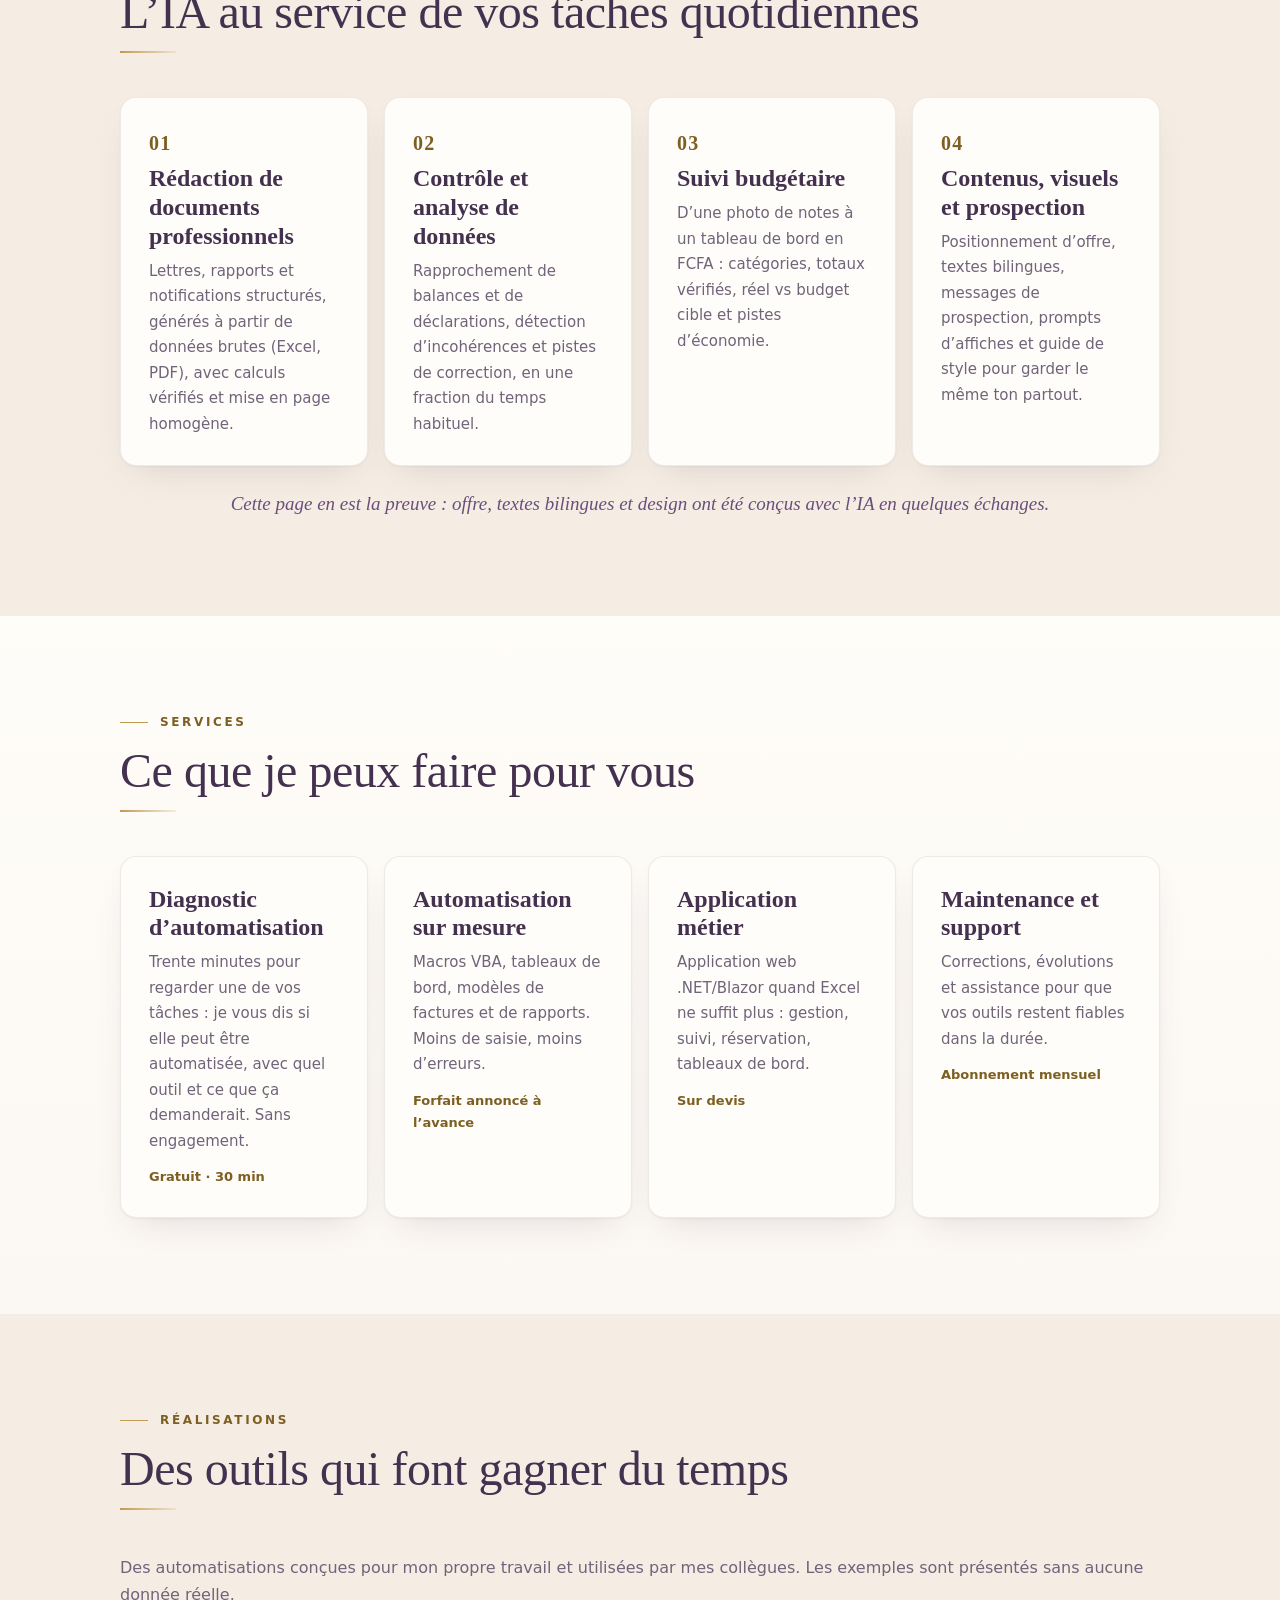
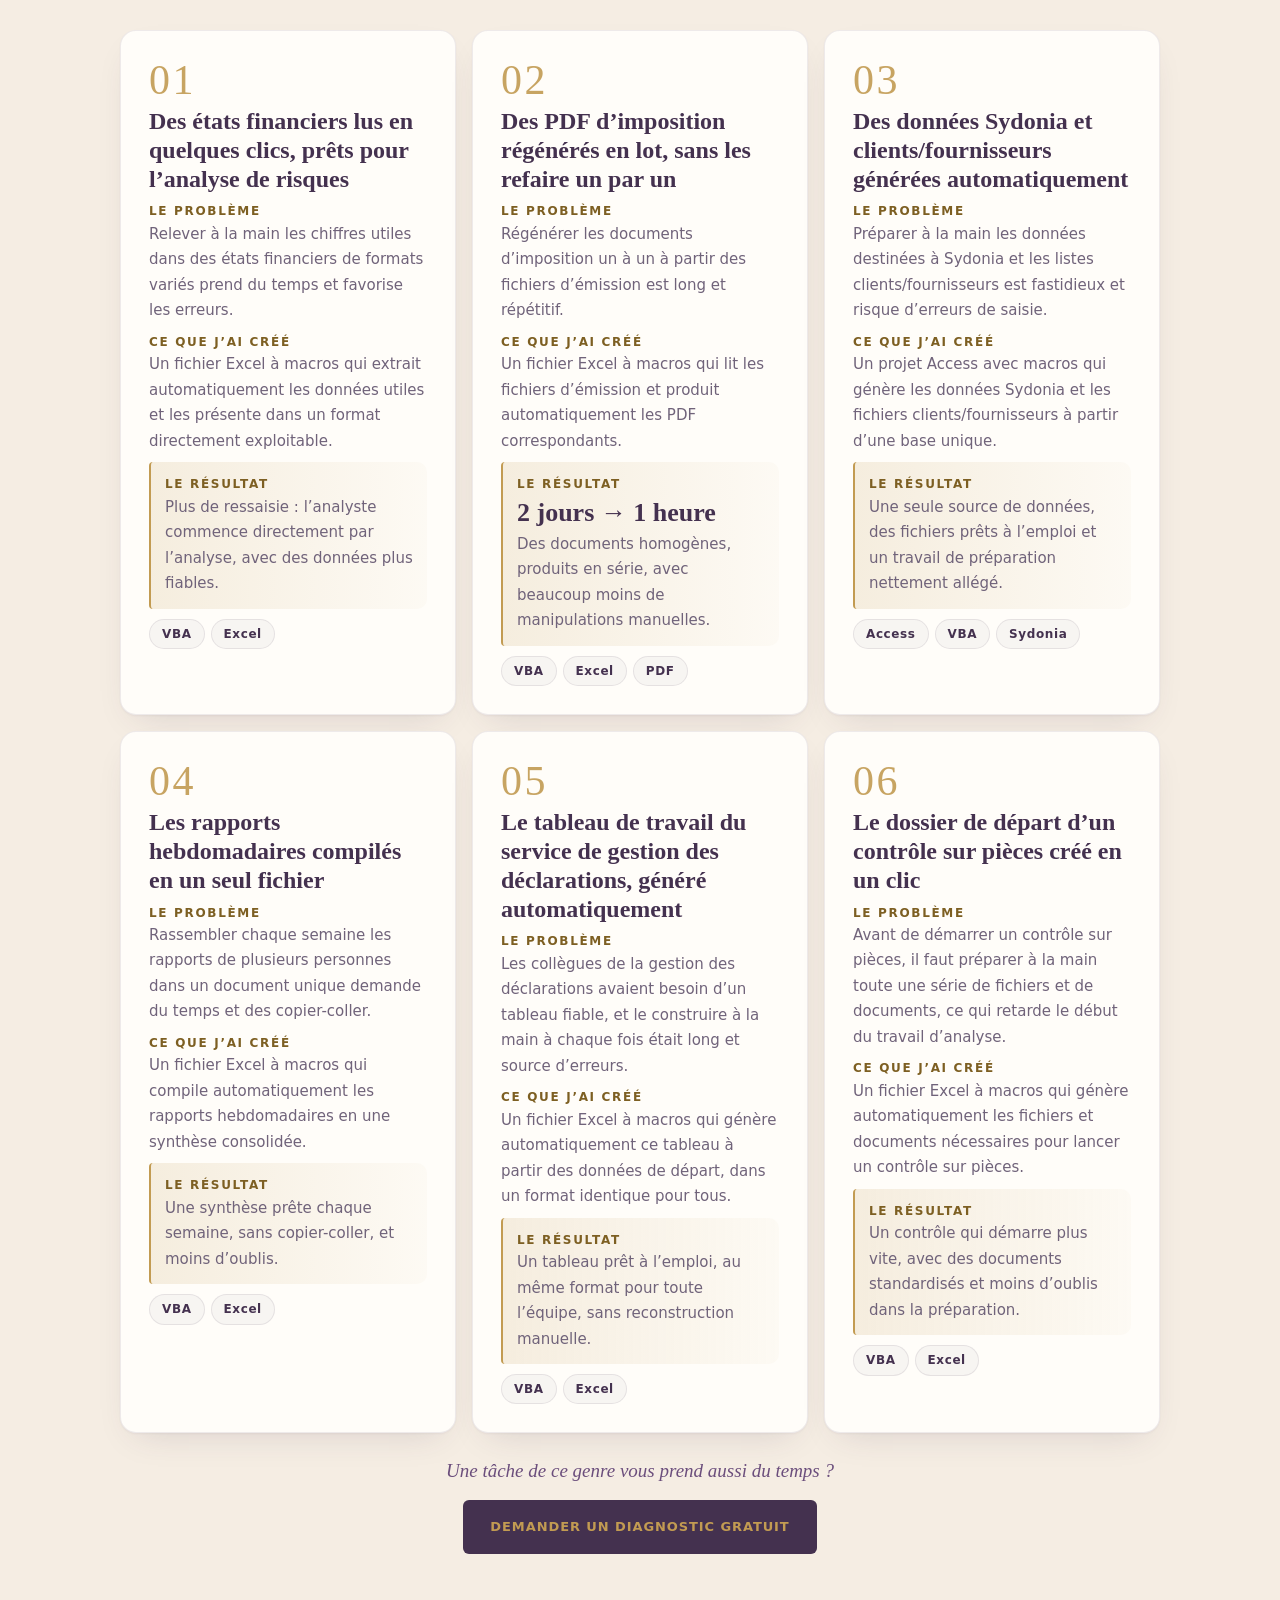
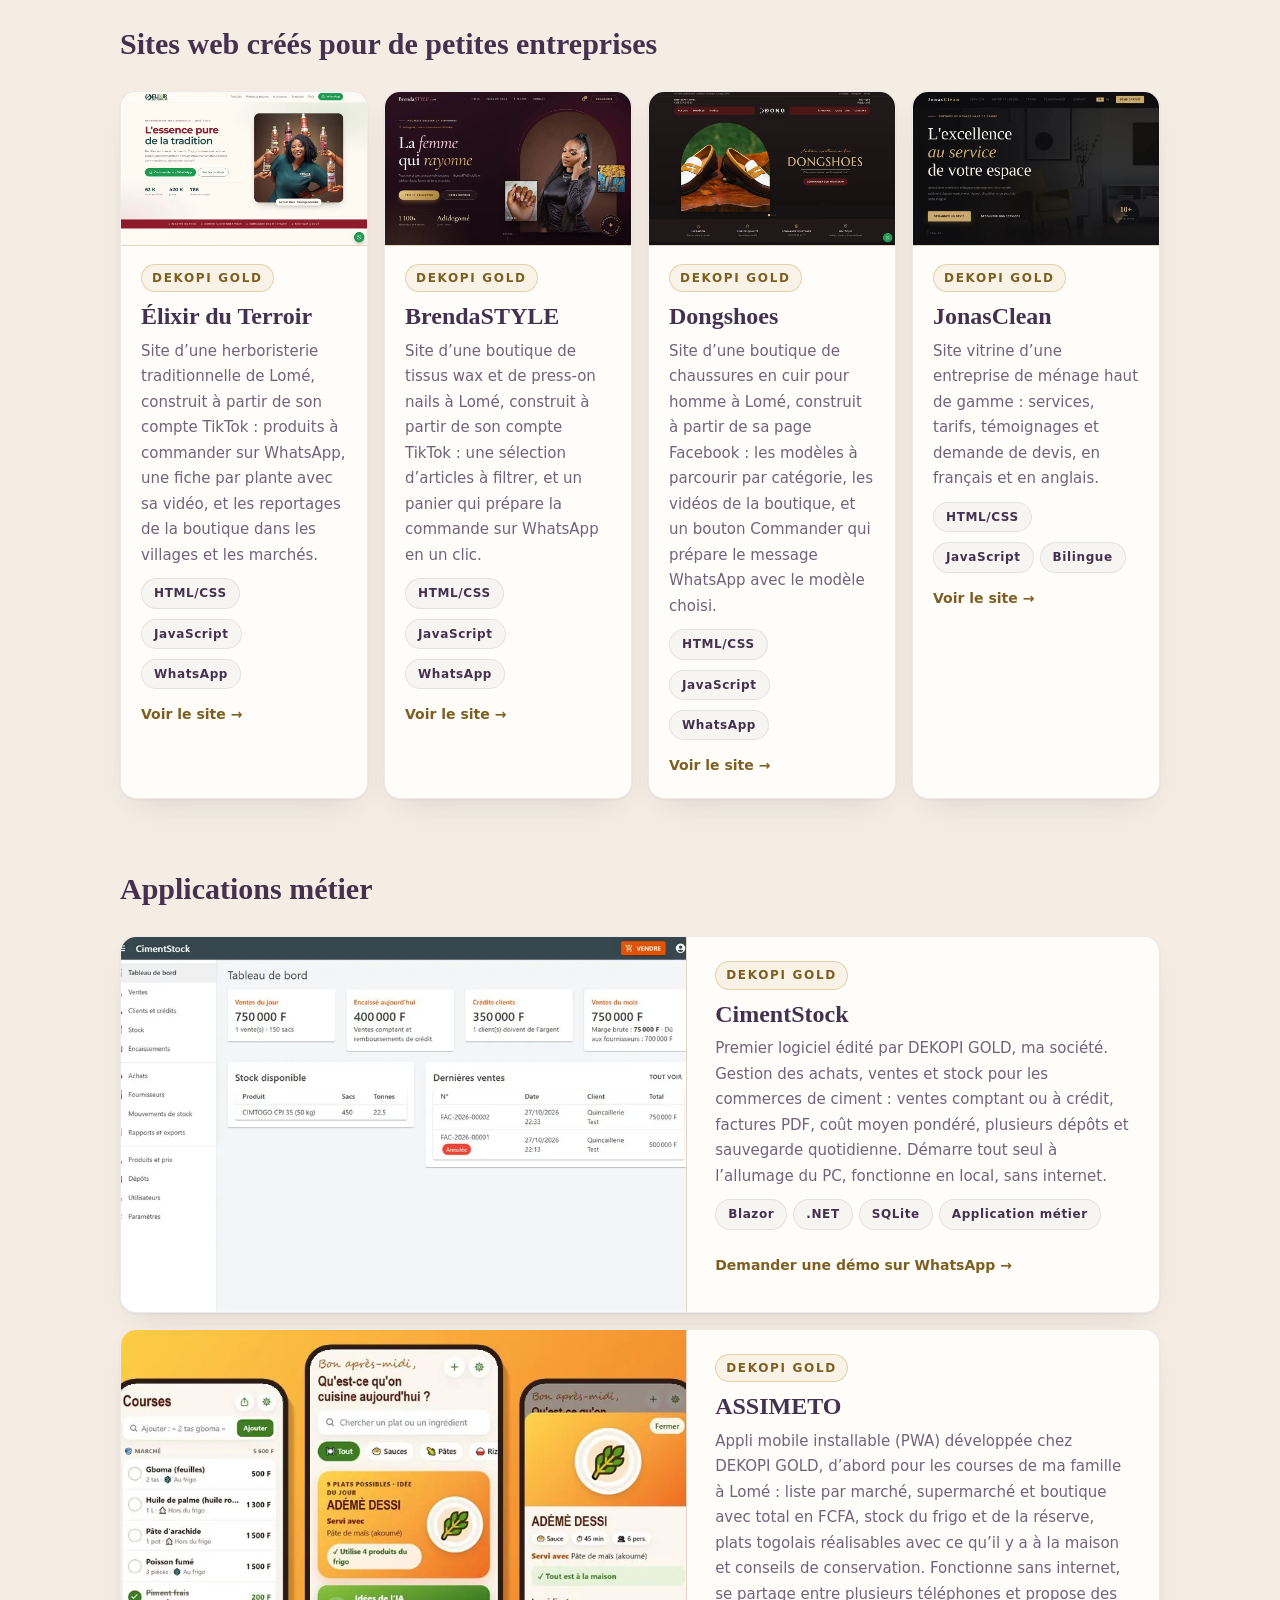
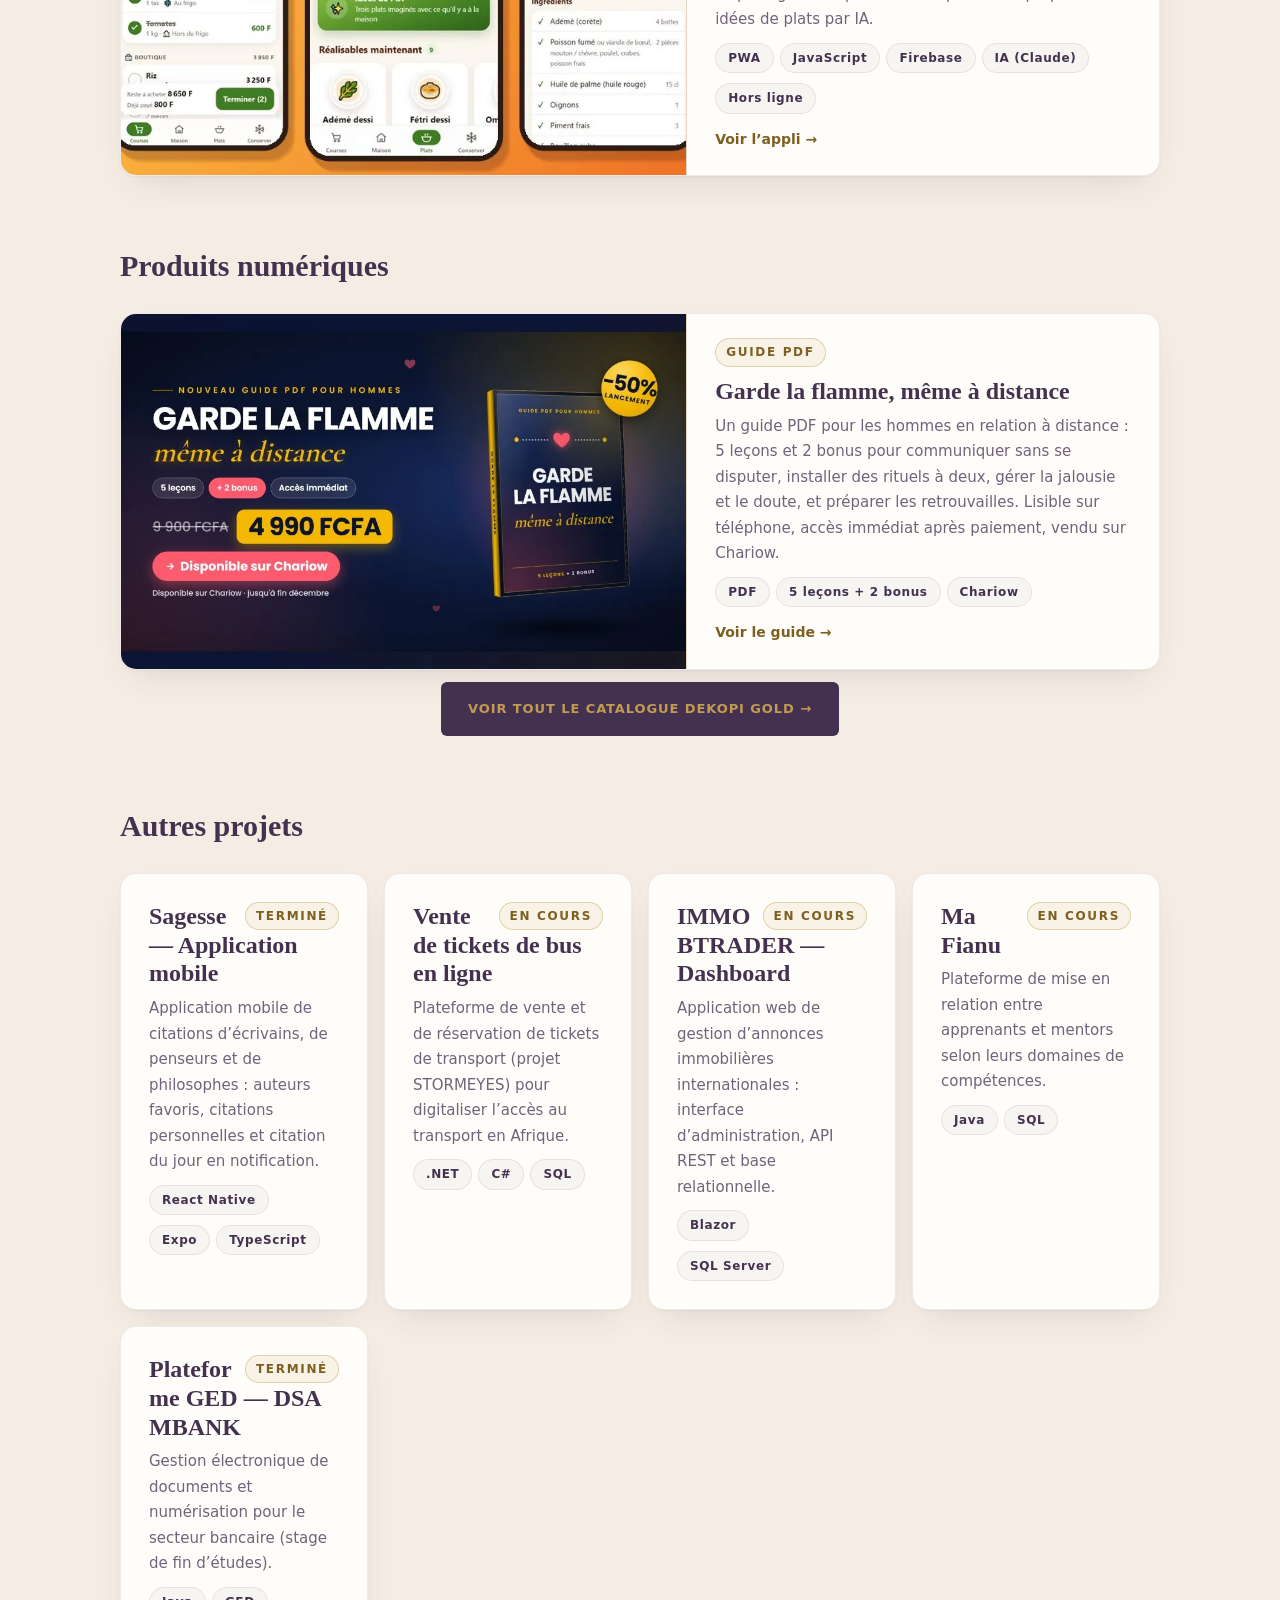
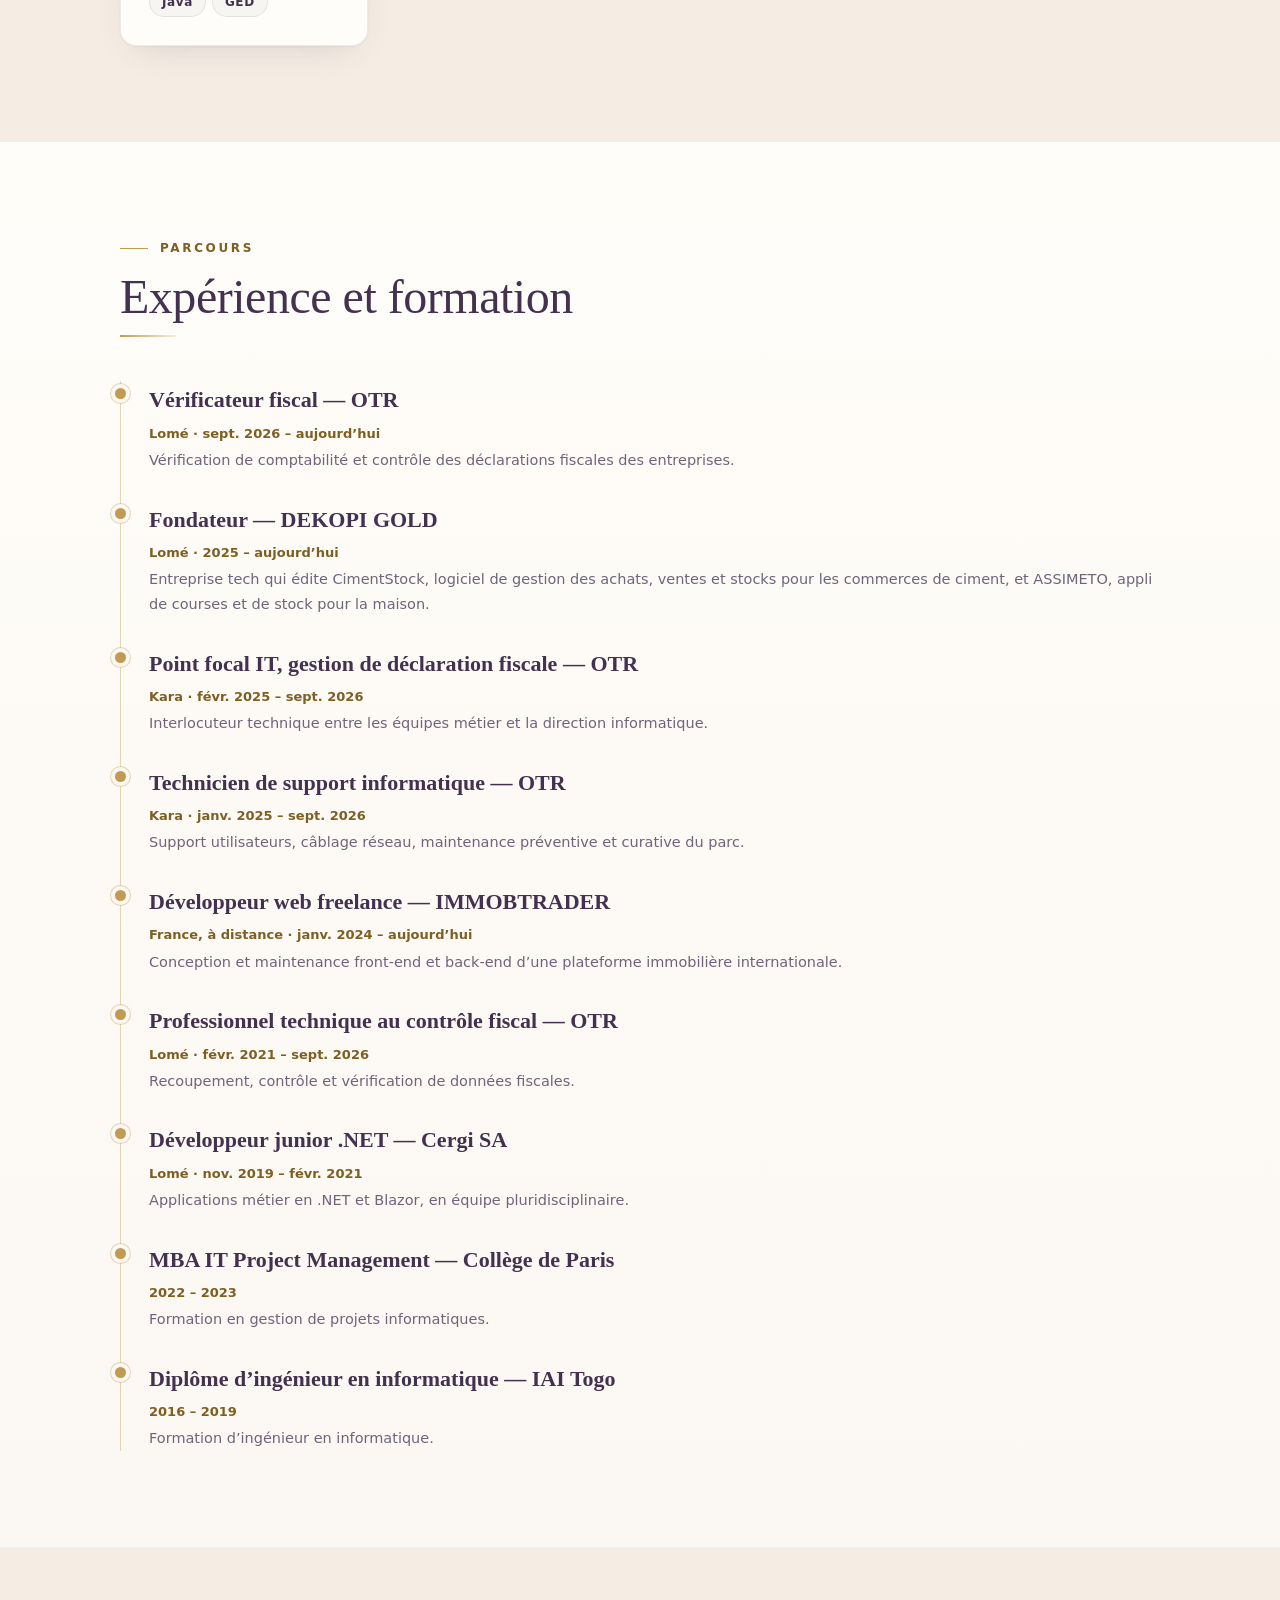
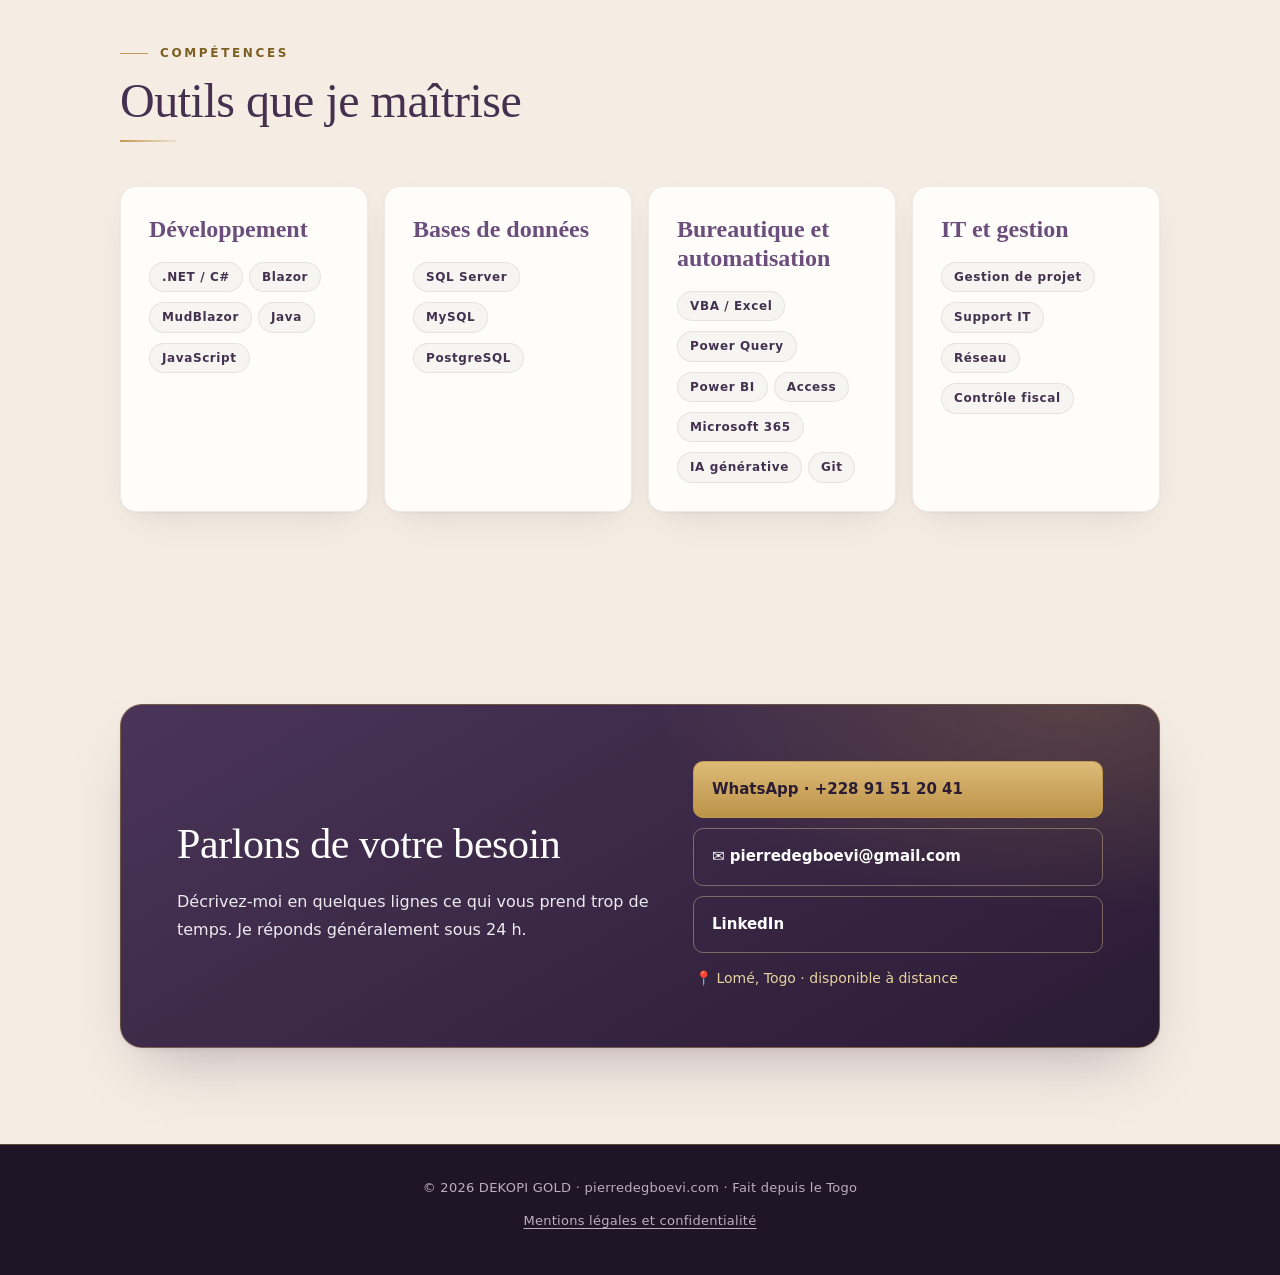
==== commit 2f7c9e51: "Précise que CimentStock démarre tout seul à l’allumage du PC Co-Authored-By: Claude Sonnet 5.5 <nore" ====
--- a/index.html
+++ b/index.html
@@ -451,7 +451,7 @@
 </div>
 <h3 class="sub" data-en="Business applications">Applications métier</h3>
 <div class="grid sites apps">
-<div class="card site"><img src="cimentstock.webp" alt="Tableau de bord de CimentStock : ventes du jour, crédits clients, stock et dernières ventes" loading="lazy" width="960" height="600"><div class="sb"><span class="st">DEKOPI GOLD</span><h3>CimentStock</h3><p data-en="The first software published by DEKOPI GOLD, my company. Purchase, sales and stock management for cement businesses: cash or credit sales, PDF invoices, weighted average cost, multiple warehouses and daily backups. Runs locally, with no internet needed.">Premier logiciel édité par DEKOPI GOLD, ma société. Gestion des achats, ventes et stock pour les commerces de ciment : ventes comptant ou à crédit, factures PDF, coût moyen pondéré, plusieurs dépôts et sauvegarde quotidienne. Fonctionne en local, sans internet.</p><span class="chip">Blazor</span><span class="chip">.NET</span><span class="chip">SQLite</span><span class="chip" data-en="Business app">Application métier</span><a class="vis" href="https://wa.me/22891512041?text=Bonjour%20Pierre%2C%20je%20souhaite%20une%20d%C3%A9monstration%20de%20CimentStock." data-href-en="https://wa.me/22891512041?text=Hello%20Pierre%2C%20I%20would%20like%20a%20demo%20of%20CimentStock." target="_blank" rel="noopener" data-en="Request a demo on WhatsApp →">Demander une démo sur WhatsApp →</a></div></div>
+<div class="card site"><img src="cimentstock.webp" alt="Tableau de bord de CimentStock : ventes du jour, crédits clients, stock et dernières ventes" loading="lazy" width="960" height="600"><div class="sb"><span class="st">DEKOPI GOLD</span><h3>CimentStock</h3><p data-en="The first software published by DEKOPI GOLD, my company. Purchase, sales and stock management for cement businesses: cash or credit sales, PDF invoices, weighted average cost, multiple warehouses and daily backups. Starts by itself when the PC is switched on, runs locally, with no internet needed.">Premier logiciel édité par DEKOPI GOLD, ma société. Gestion des achats, ventes et stock pour les commerces de ciment : ventes comptant ou à crédit, factures PDF, coût moyen pondéré, plusieurs dépôts et sauvegarde quotidienne. Démarre tout seul à l’allumage du PC, fonctionne en local, sans internet.</p><span class="chip">Blazor</span><span class="chip">.NET</span><span class="chip">SQLite</span><span class="chip" data-en="Business app">Application métier</span><a class="vis" href="https://wa.me/22891512041?text=Bonjour%20Pierre%2C%20je%20souhaite%20une%20d%C3%A9monstration%20de%20CimentStock." data-href-en="https://wa.me/22891512041?text=Hello%20Pierre%2C%20I%20would%20like%20a%20demo%20of%20CimentStock." target="_blank" rel="noopener" data-en="Request a demo on WhatsApp →">Demander une démo sur WhatsApp →</a></div></div>
 <a class="card site" href="https://assimeto.pages.dev/" target="_blank" rel="noopener"><img src="assimeto.webp" alt="Trois écrans d’ASSIMETO : liste de courses, plats réalisables et fiche recette" loading="lazy" width="960" height="600"><div class="sb"><span class="st">DEKOPI GOLD</span><h3>ASSIMETO</h3><p data-en="Installable mobile app (PWA) built at DEKOPI GOLD, first for my family’s grocery shopping in Lomé: shopping list by market, supermarket and corner shop with FCFA totals, fridge and pantry stock, Togolese dishes you can cook with what is at home, and storage tips. Works offline, syncs across several phones and suggests dishes with AI.">Appli mobile installable (PWA) développée chez DEKOPI GOLD, d’abord pour les courses de ma famille à Lomé : liste par marché, supermarché et boutique avec total en FCFA, stock du frigo et de la réserve, plats togolais réalisables avec ce qu’il y a à la maison et conseils de conservation. Fonctionne sans internet, se partage entre plusieurs téléphones et propose des idées de plats par IA.</p><span class="chip">PWA</span><span class="chip">JavaScript</span><span class="chip">Firebase</span><span class="chip" data-en="AI (Claude)">IA (Claude)</span><span class="chip" data-en="Offline">Hors ligne</span><span class="vis" data-en="View the app →">Voir l’appli →</span></div></a>
 </div>
 <h3 class="sub" data-en="Digital products">Produits numériques</h3>
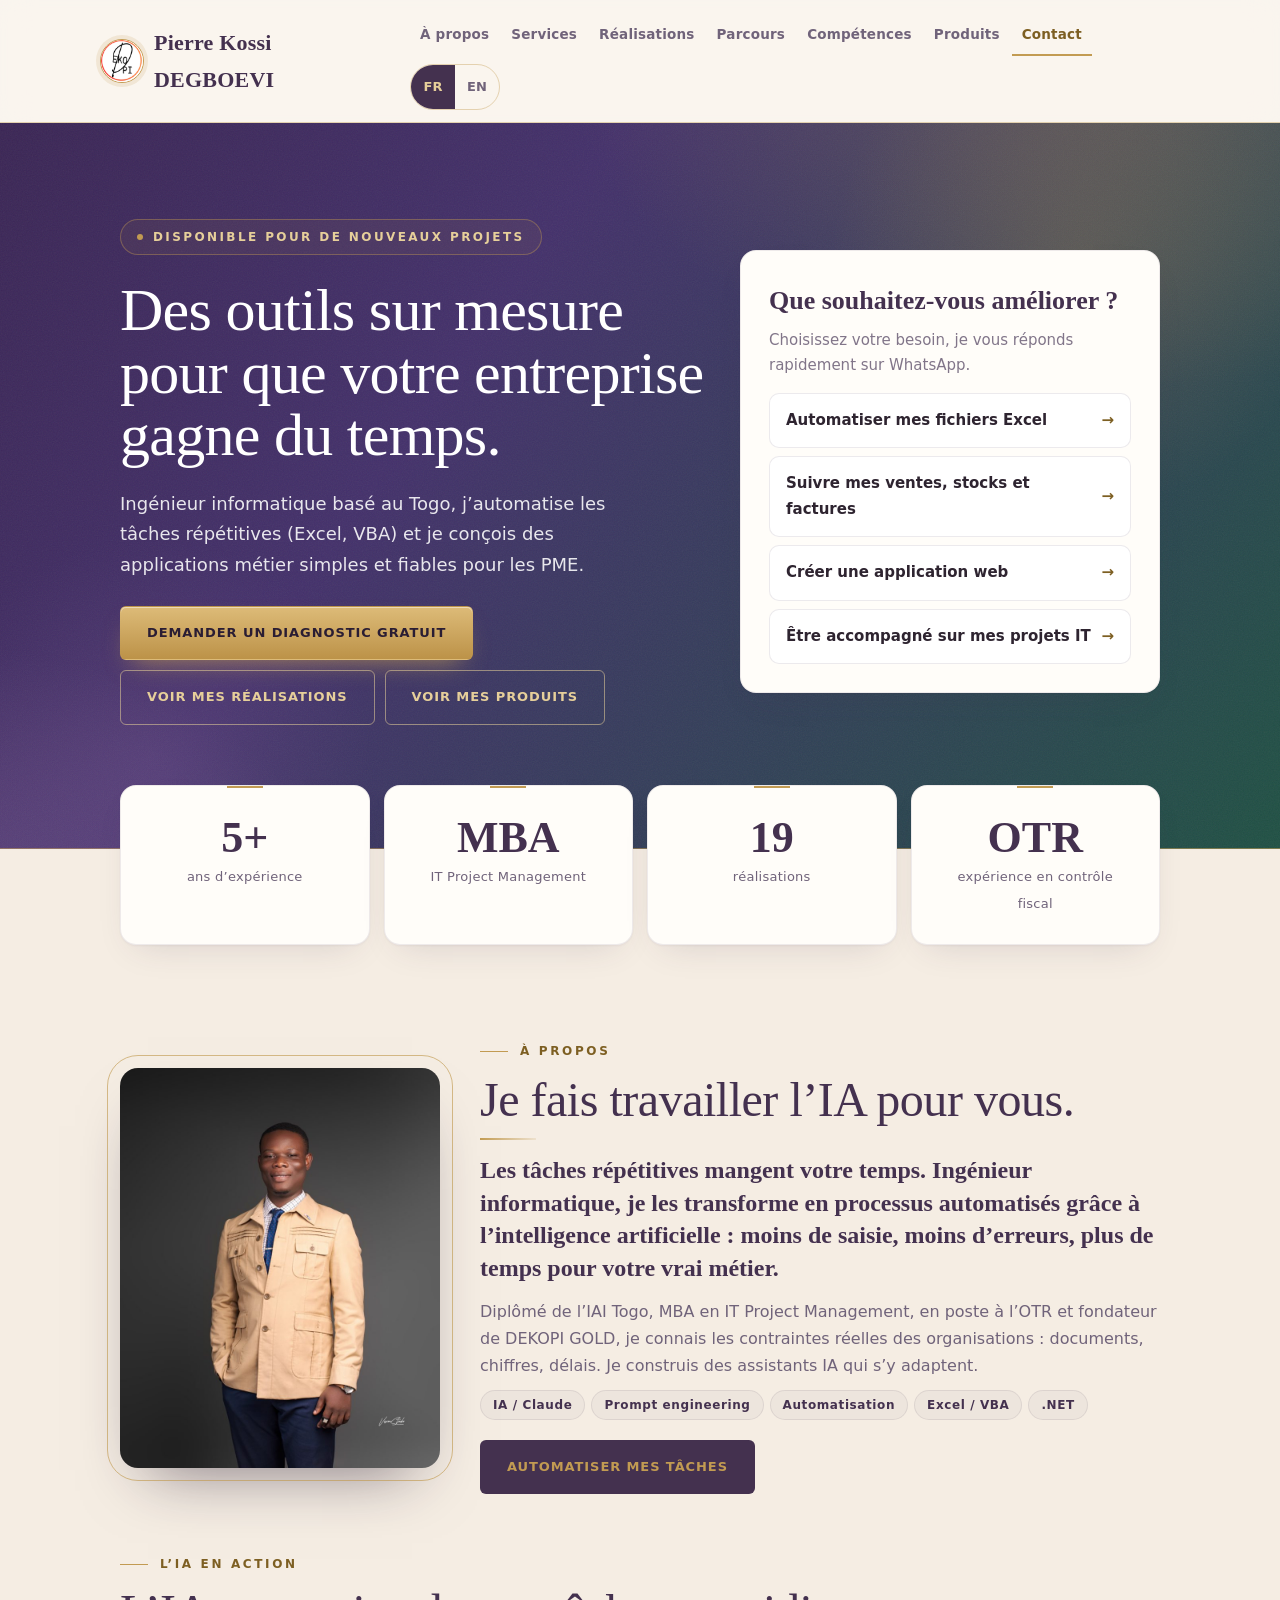
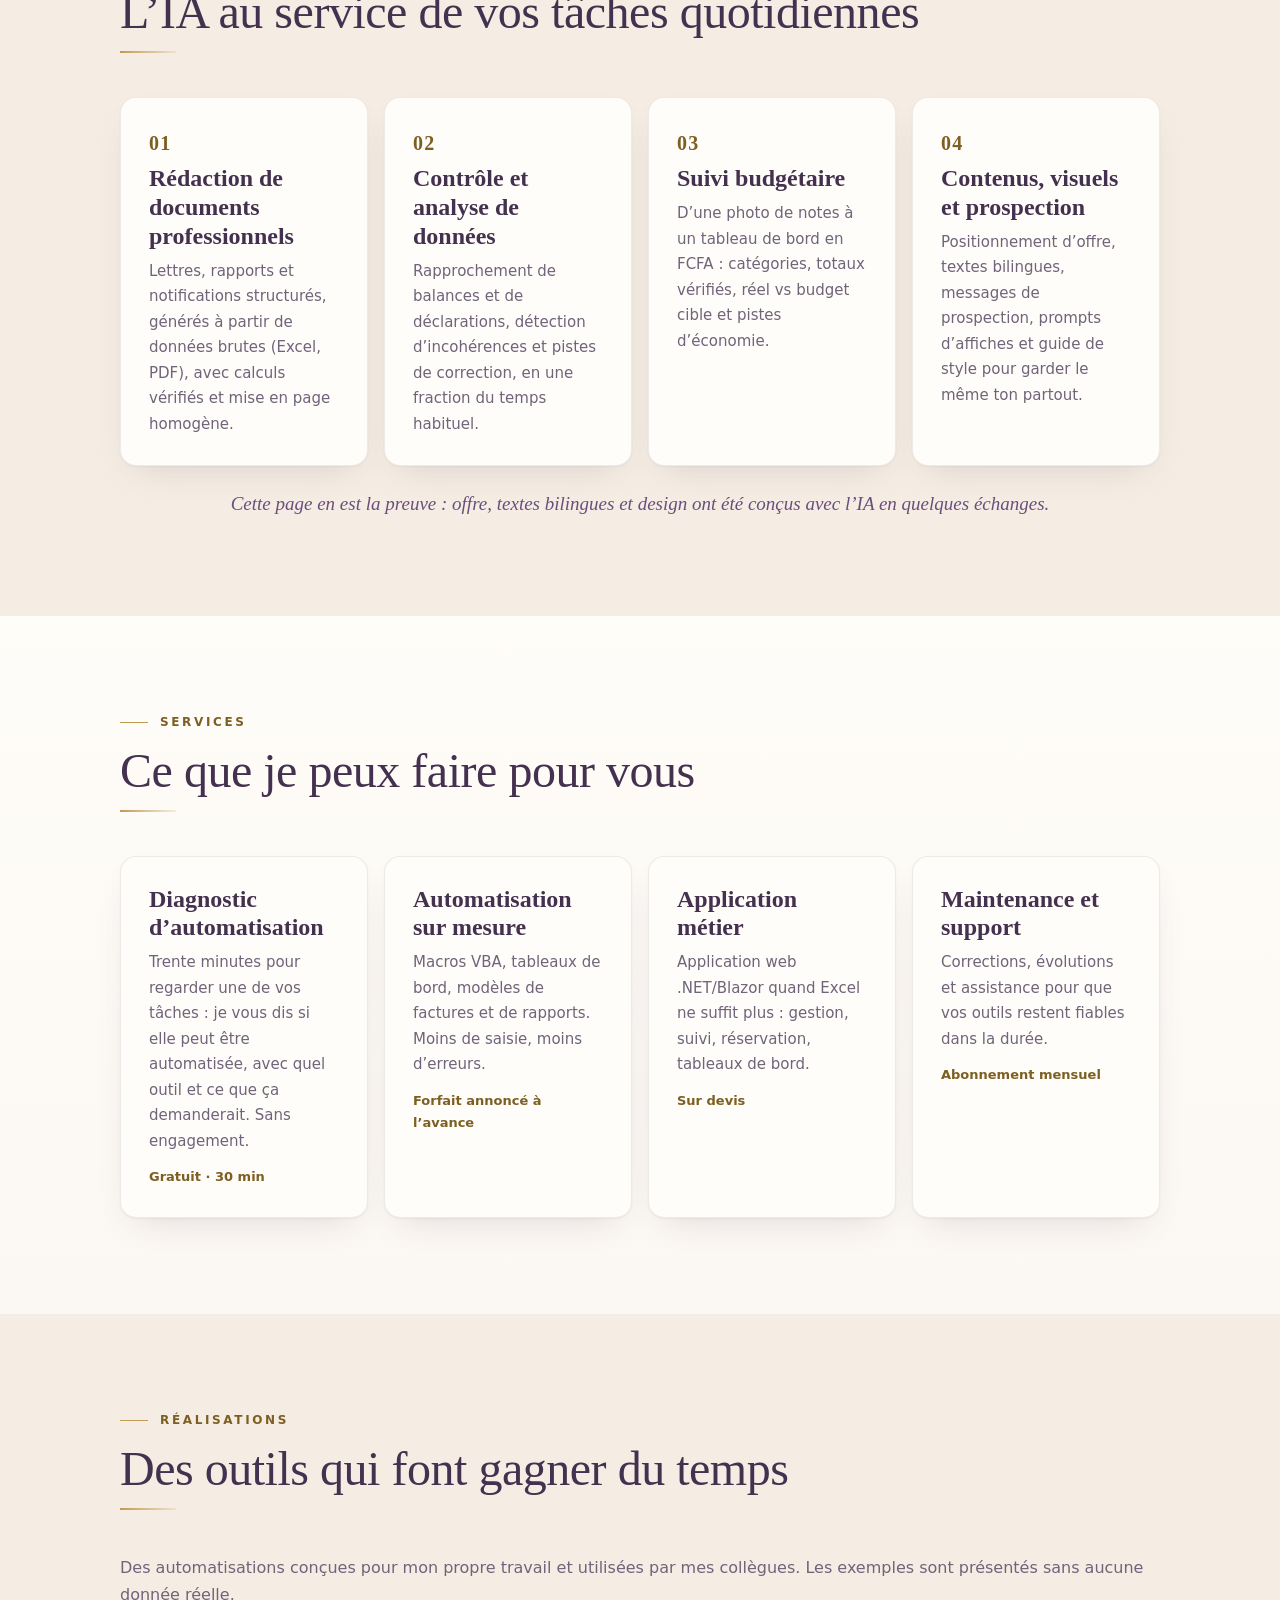
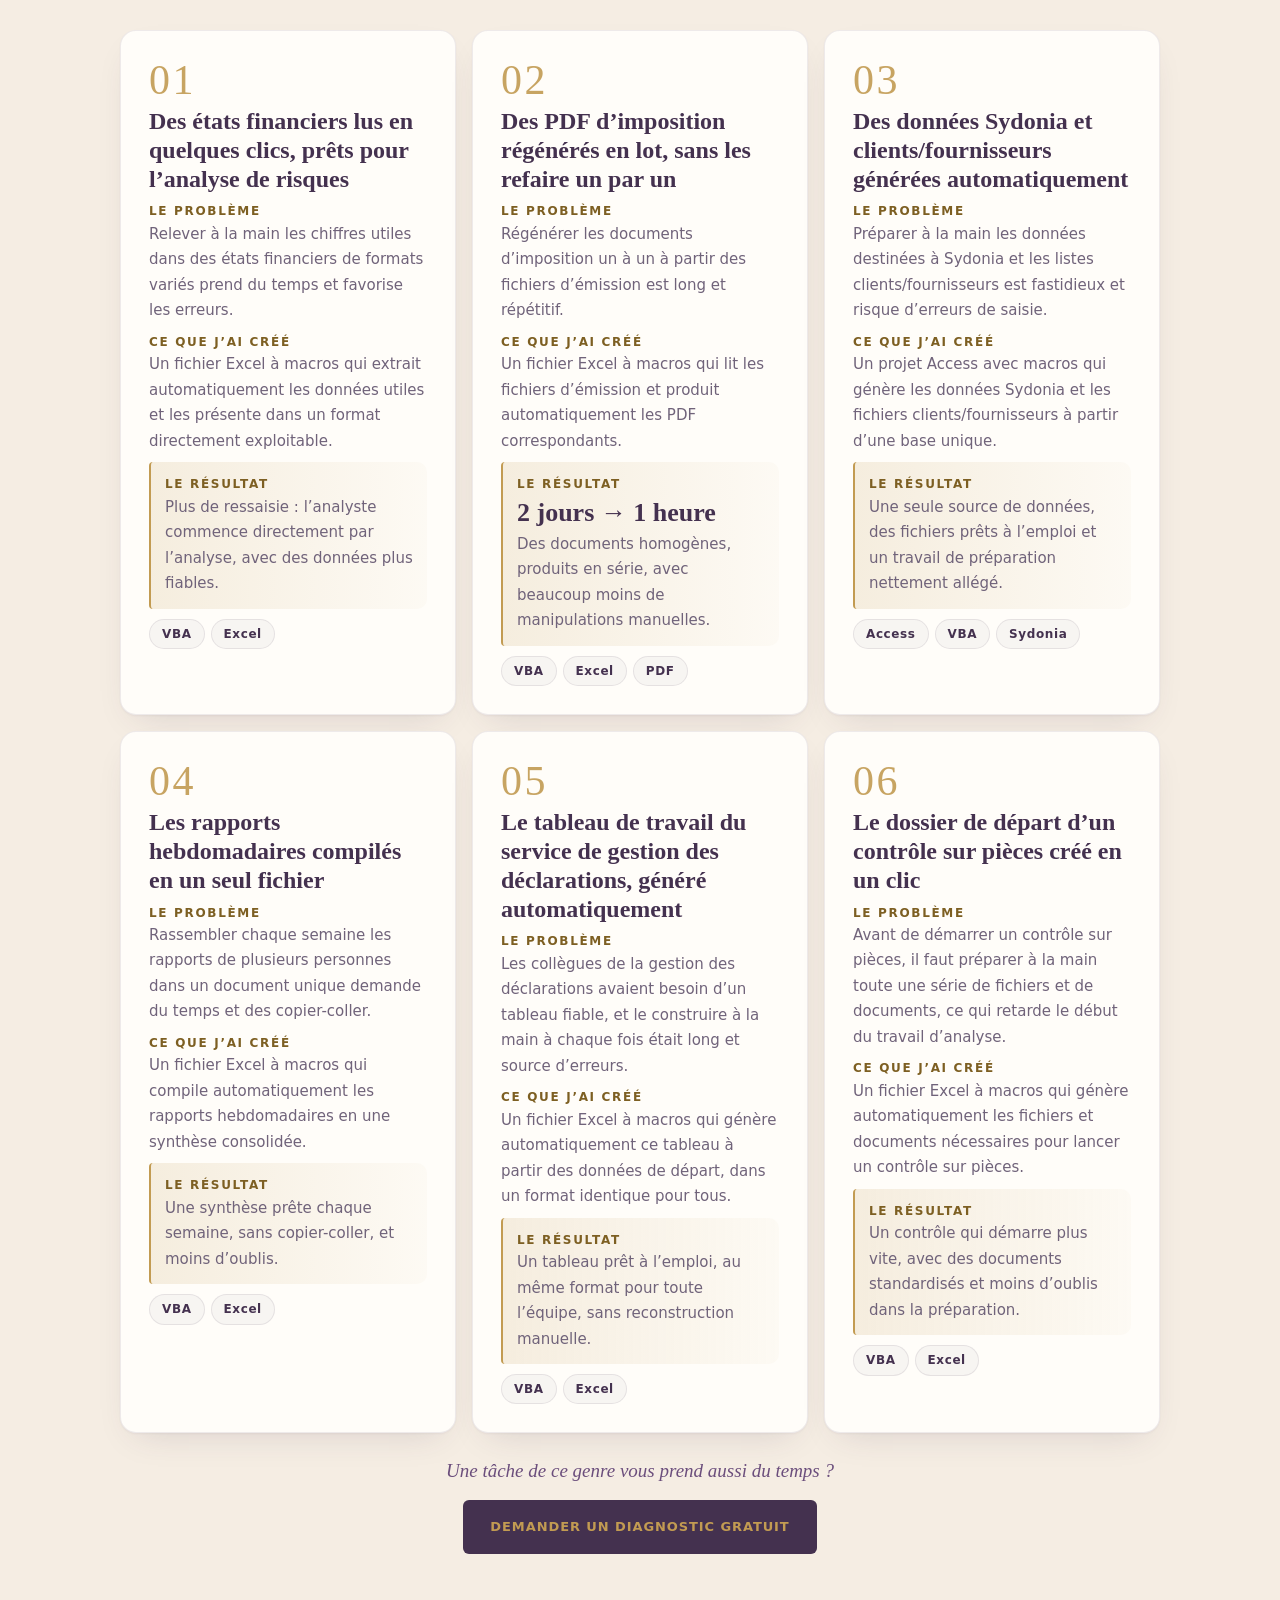
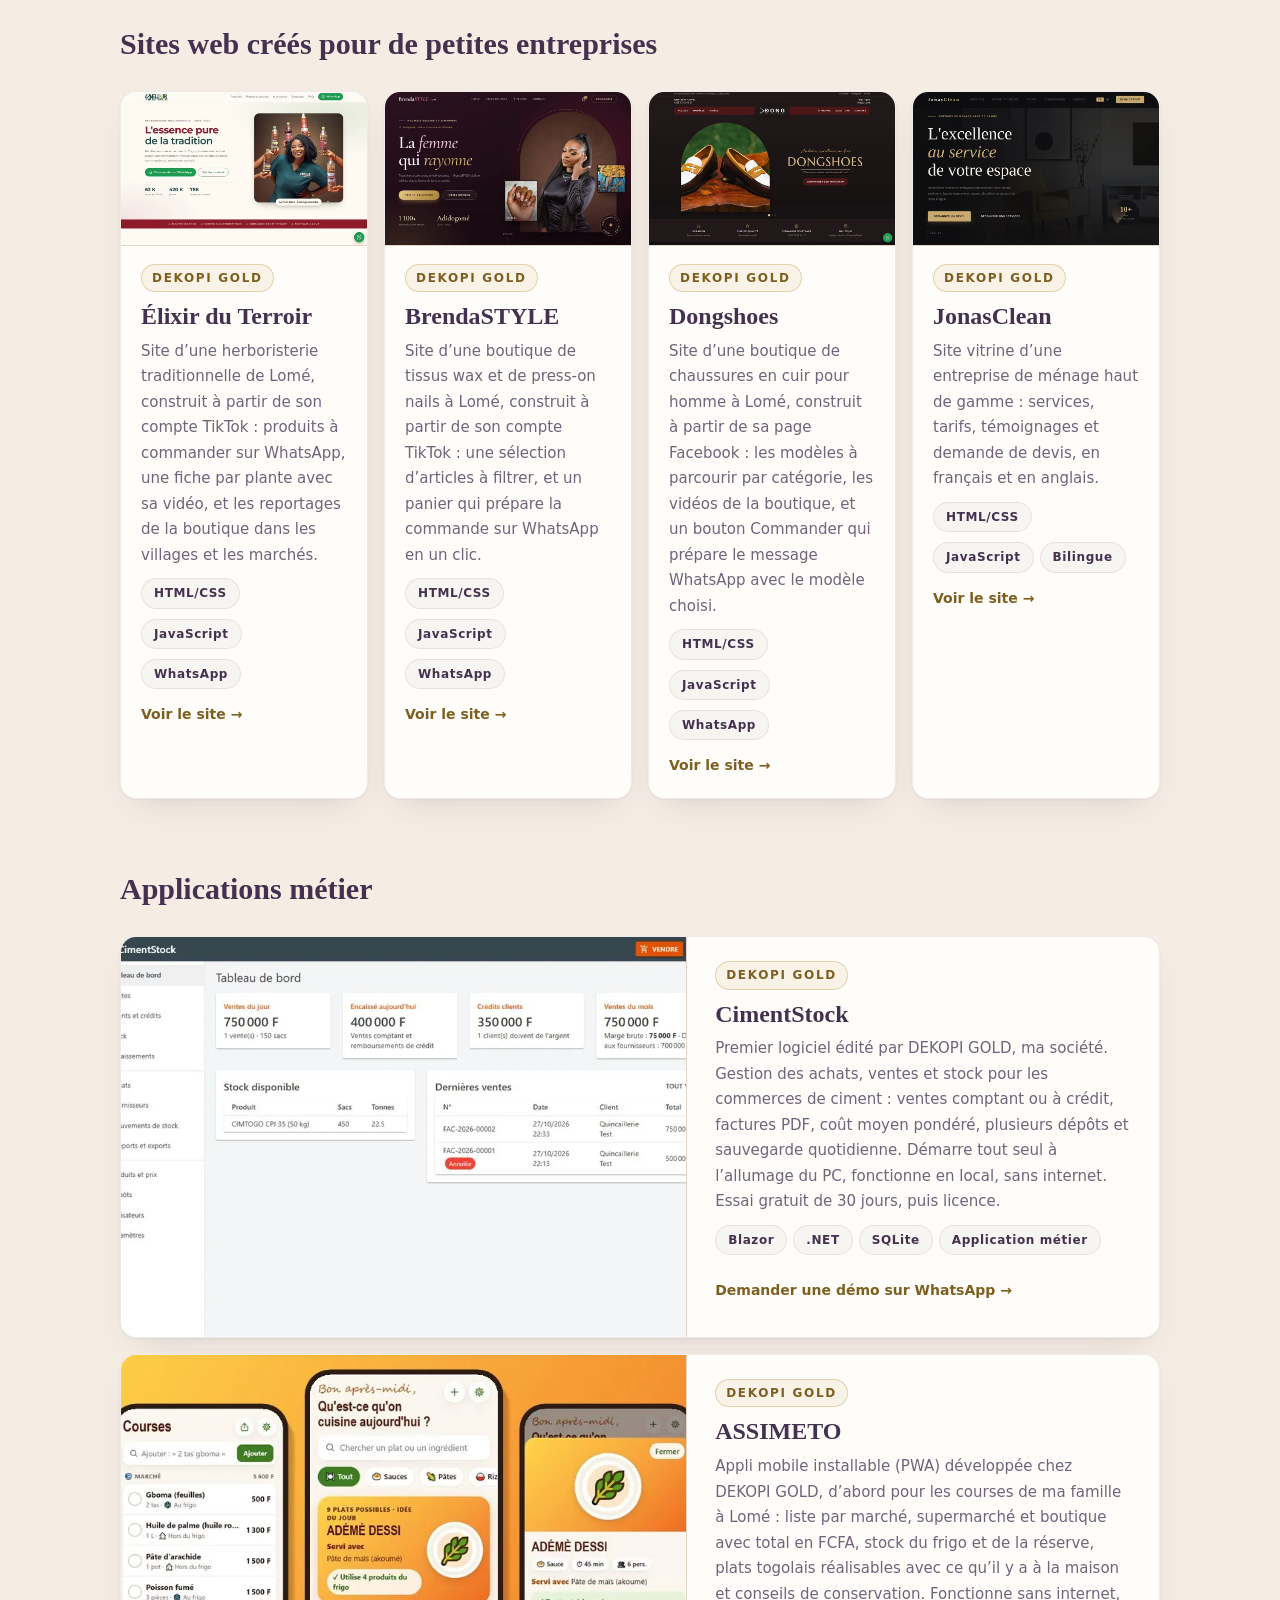
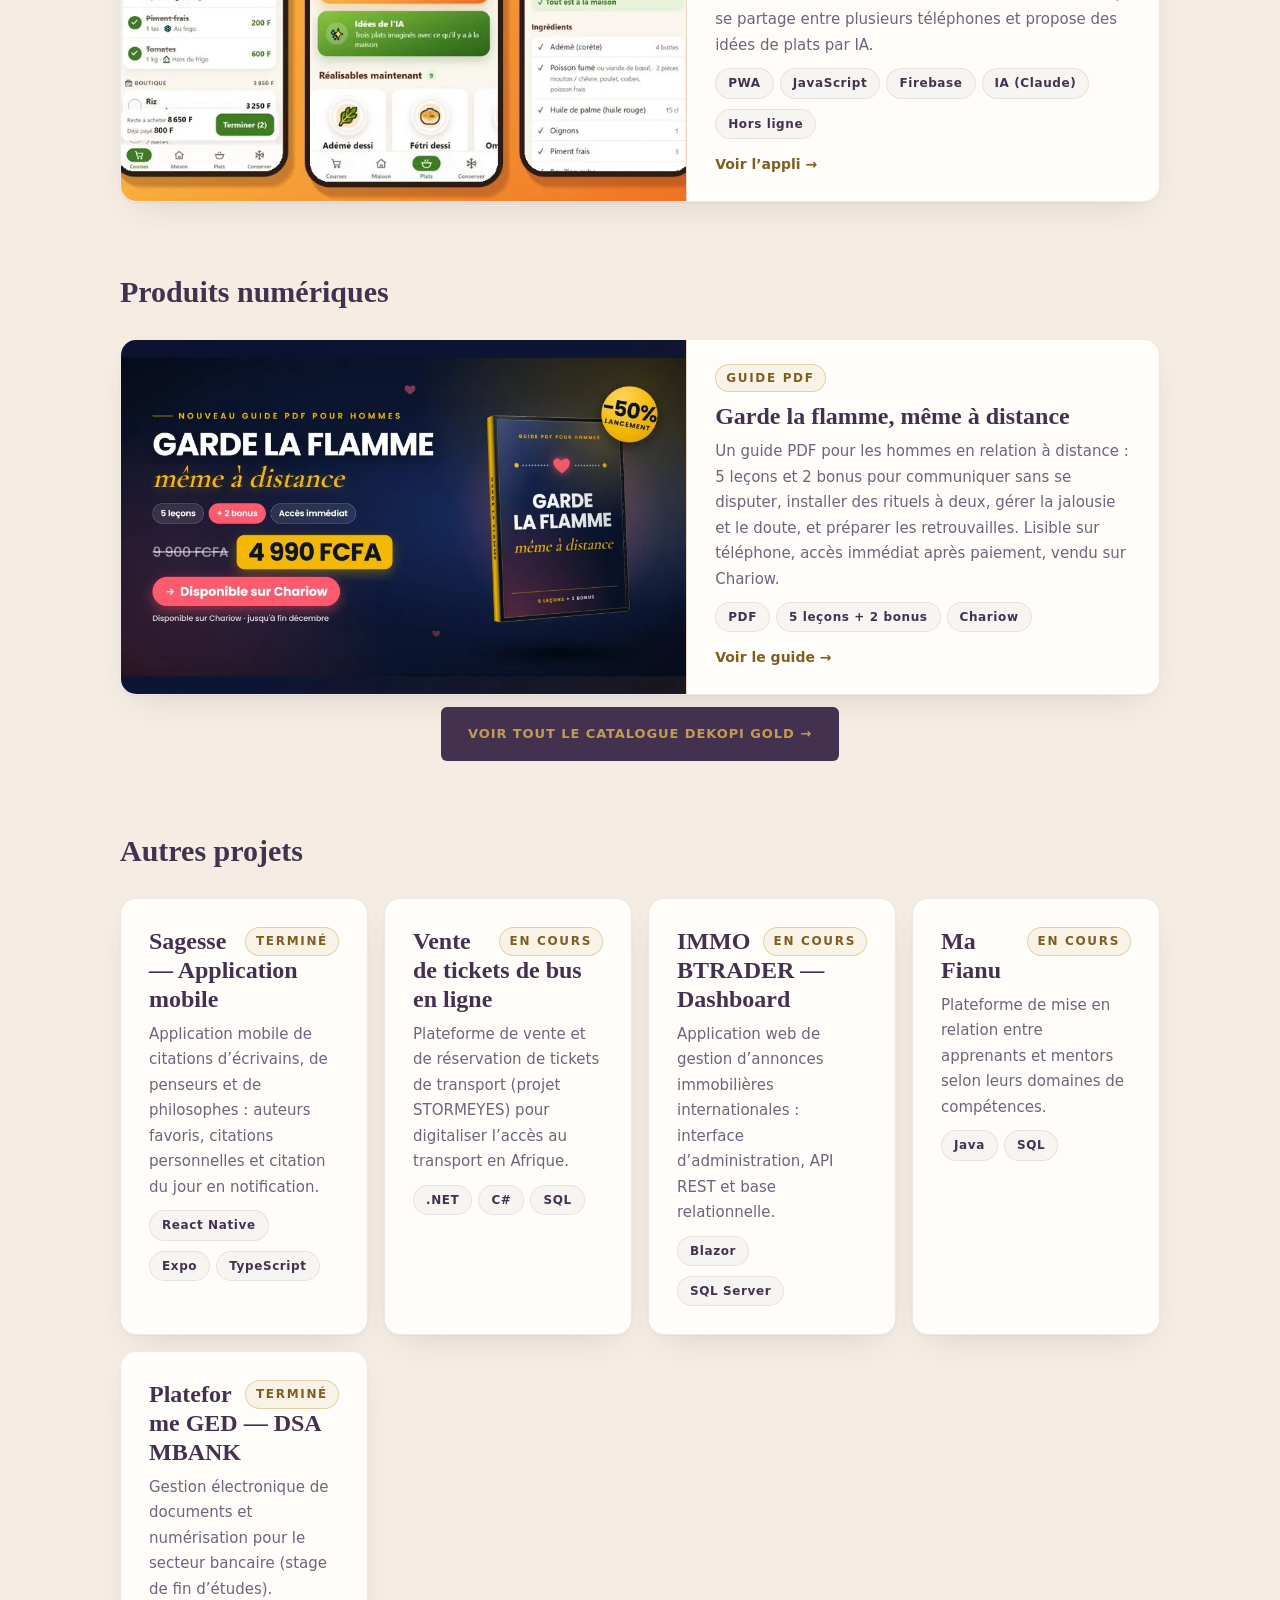
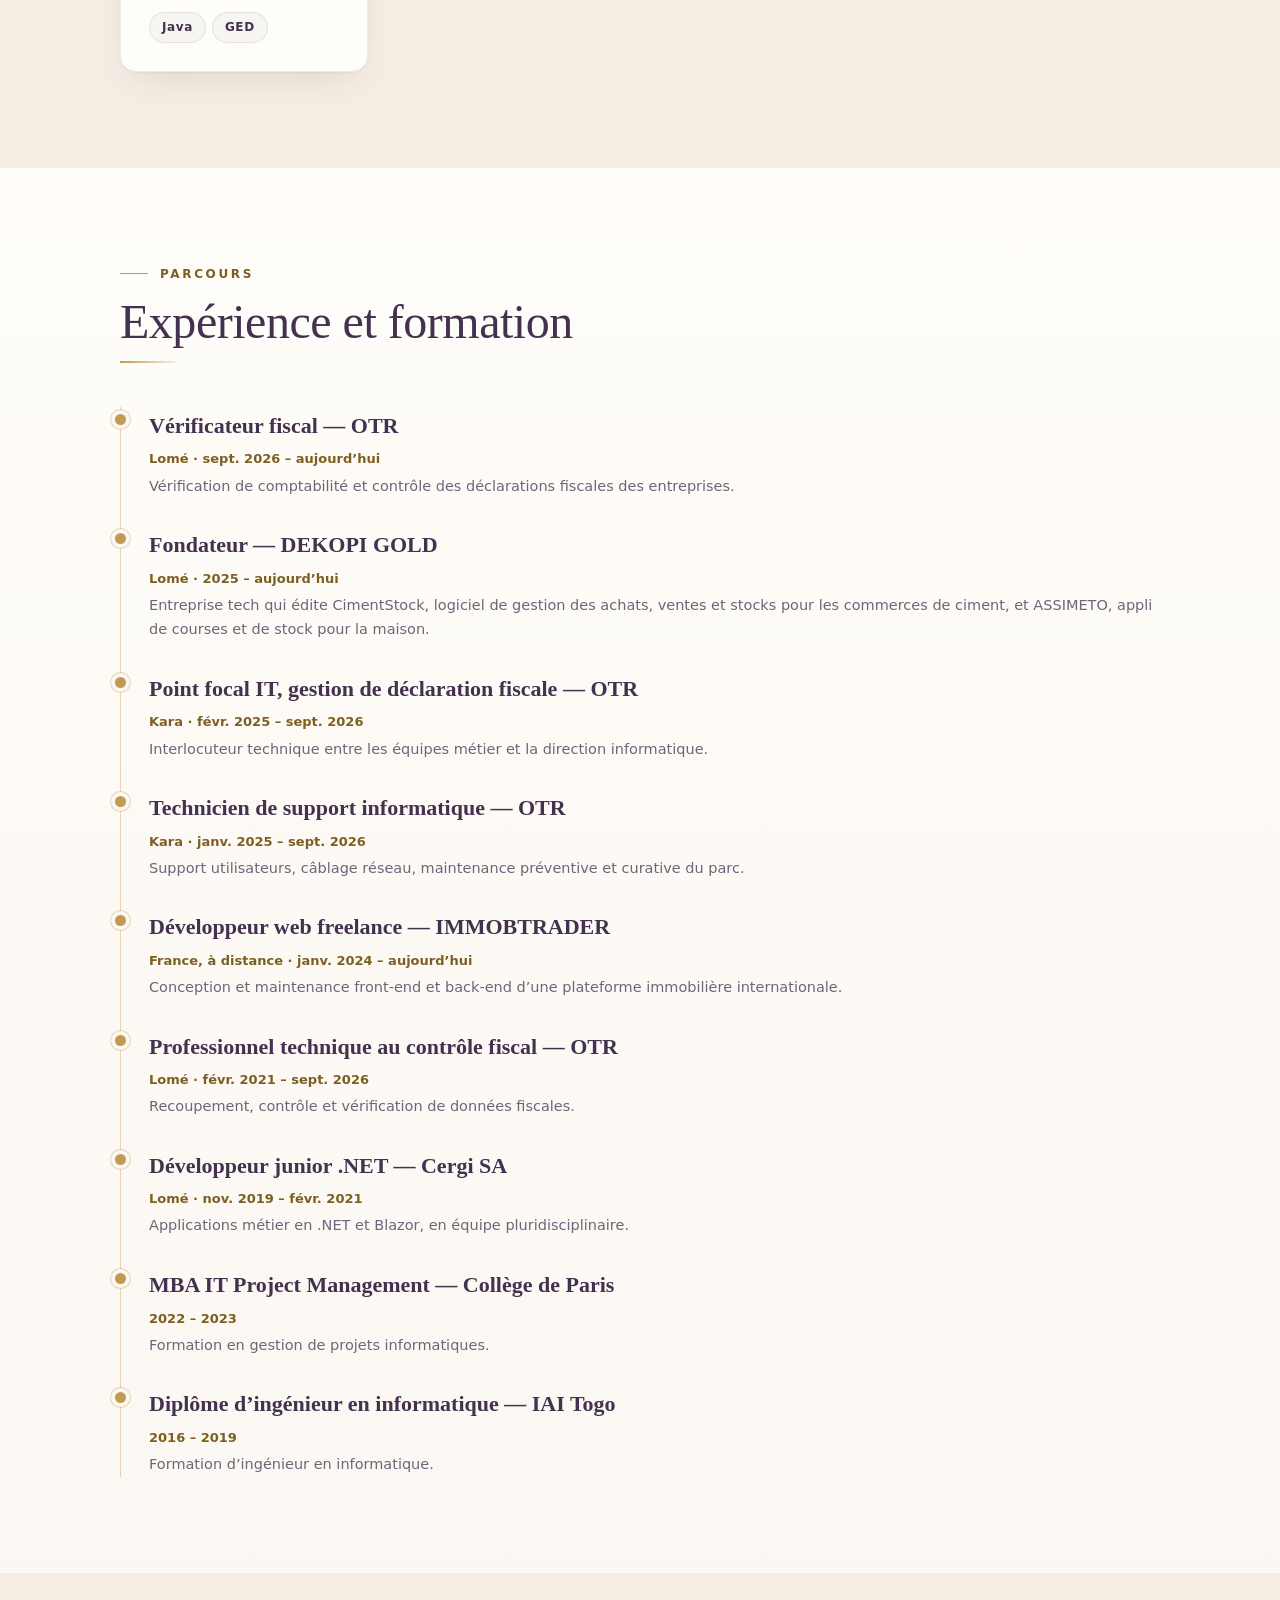
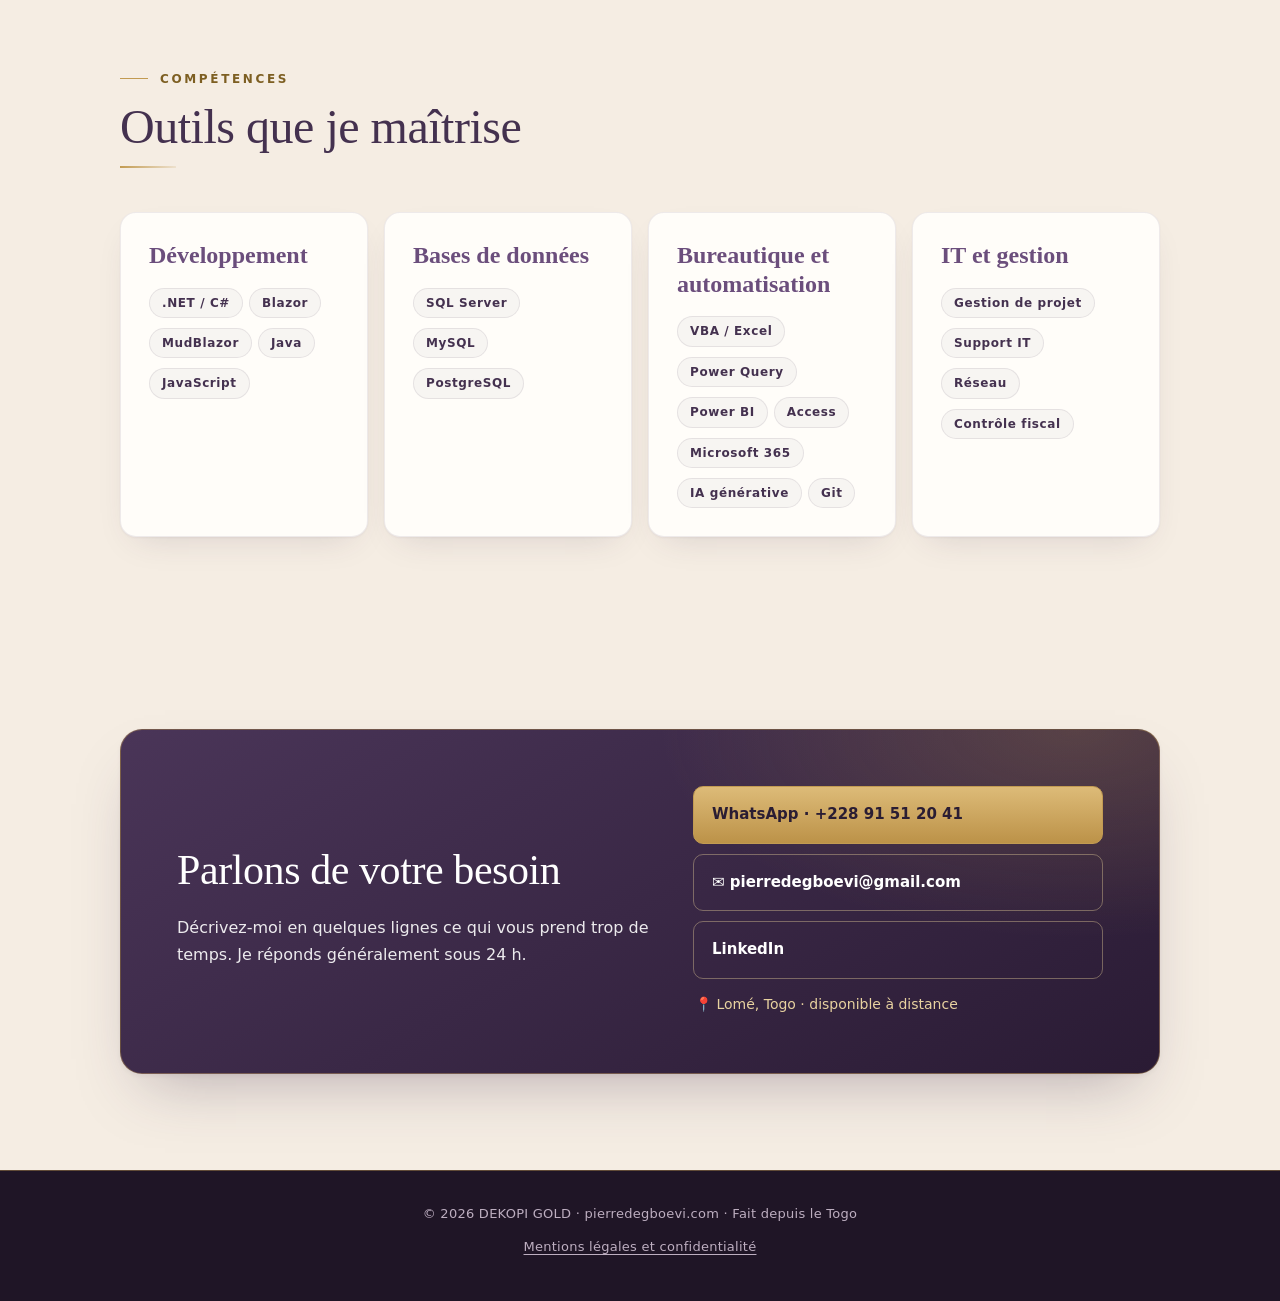
==== commit 9d106369: "Indique l’essai gratuit de 30 jours puis la licence sur la carte CimentStock Co-Authored-By: Claude " ====
--- a/index.html
+++ b/index.html
@@ -451,7 +451,7 @@
 </div>
 <h3 class="sub" data-en="Business applications">Applications métier</h3>
 <div class="grid sites apps">
-<div class="card site"><img src="cimentstock.webp" alt="Tableau de bord de CimentStock : ventes du jour, crédits clients, stock et dernières ventes" loading="lazy" width="960" height="600"><div class="sb"><span class="st">DEKOPI GOLD</span><h3>CimentStock</h3><p data-en="The first software published by DEKOPI GOLD, my company. Purchase, sales and stock management for cement businesses: cash or credit sales, PDF invoices, weighted average cost, multiple warehouses and daily backups. Starts by itself when the PC is switched on, runs locally, with no internet needed.">Premier logiciel édité par DEKOPI GOLD, ma société. Gestion des achats, ventes et stock pour les commerces de ciment : ventes comptant ou à crédit, factures PDF, coût moyen pondéré, plusieurs dépôts et sauvegarde quotidienne. Démarre tout seul à l’allumage du PC, fonctionne en local, sans internet.</p><span class="chip">Blazor</span><span class="chip">.NET</span><span class="chip">SQLite</span><span class="chip" data-en="Business app">Application métier</span><a class="vis" href="https://wa.me/22891512041?text=Bonjour%20Pierre%2C%20je%20souhaite%20une%20d%C3%A9monstration%20de%20CimentStock." data-href-en="https://wa.me/22891512041?text=Hello%20Pierre%2C%20I%20would%20like%20a%20demo%20of%20CimentStock." target="_blank" rel="noopener" data-en="Request a demo on WhatsApp →">Demander une démo sur WhatsApp →</a></div></div>
+<div class="card site"><img src="cimentstock.webp" alt="Tableau de bord de CimentStock : ventes du jour, crédits clients, stock et dernières ventes" loading="lazy" width="960" height="600"><div class="sb"><span class="st">DEKOPI GOLD</span><h3>CimentStock</h3><p data-en="The first software published by DEKOPI GOLD, my company. Purchase, sales and stock management for cement businesses: cash or credit sales, PDF invoices, weighted average cost, multiple warehouses and daily backups. Starts by itself when the PC is switched on, runs locally, with no internet needed. Free 30-day trial, then a licence.">Premier logiciel édité par DEKOPI GOLD, ma société. Gestion des achats, ventes et stock pour les commerces de ciment : ventes comptant ou à crédit, factures PDF, coût moyen pondéré, plusieurs dépôts et sauvegarde quotidienne. Démarre tout seul à l’allumage du PC, fonctionne en local, sans internet. Essai gratuit de 30 jours, puis licence.</p><span class="chip">Blazor</span><span class="chip">.NET</span><span class="chip">SQLite</span><span class="chip" data-en="Business app">Application métier</span><a class="vis" href="https://wa.me/22891512041?text=Bonjour%20Pierre%2C%20je%20souhaite%20une%20d%C3%A9monstration%20de%20CimentStock." data-href-en="https://wa.me/22891512041?text=Hello%20Pierre%2C%20I%20would%20like%20a%20demo%20of%20CimentStock." target="_blank" rel="noopener" data-en="Request a demo on WhatsApp →">Demander une démo sur WhatsApp →</a></div></div>
 <a class="card site" href="https://assimeto.pages.dev/" target="_blank" rel="noopener"><img src="assimeto.webp" alt="Trois écrans d’ASSIMETO : liste de courses, plats réalisables et fiche recette" loading="lazy" width="960" height="600"><div class="sb"><span class="st">DEKOPI GOLD</span><h3>ASSIMETO</h3><p data-en="Installable mobile app (PWA) built at DEKOPI GOLD, first for my family’s grocery shopping in Lomé: shopping list by market, supermarket and corner shop with FCFA totals, fridge and pantry stock, Togolese dishes you can cook with what is at home, and storage tips. Works offline, syncs across several phones and suggests dishes with AI.">Appli mobile installable (PWA) développée chez DEKOPI GOLD, d’abord pour les courses de ma famille à Lomé : liste par marché, supermarché et boutique avec total en FCFA, stock du frigo et de la réserve, plats togolais réalisables avec ce qu’il y a à la maison et conseils de conservation. Fonctionne sans internet, se partage entre plusieurs téléphones et propose des idées de plats par IA.</p><span class="chip">PWA</span><span class="chip">JavaScript</span><span class="chip">Firebase</span><span class="chip" data-en="AI (Claude)">IA (Claude)</span><span class="chip" data-en="Offline">Hors ligne</span><span class="vis" data-en="View the app →">Voir l’appli →</span></div></a>
 </div>
 <h3 class="sub" data-en="Digital products">Produits numériques</h3>
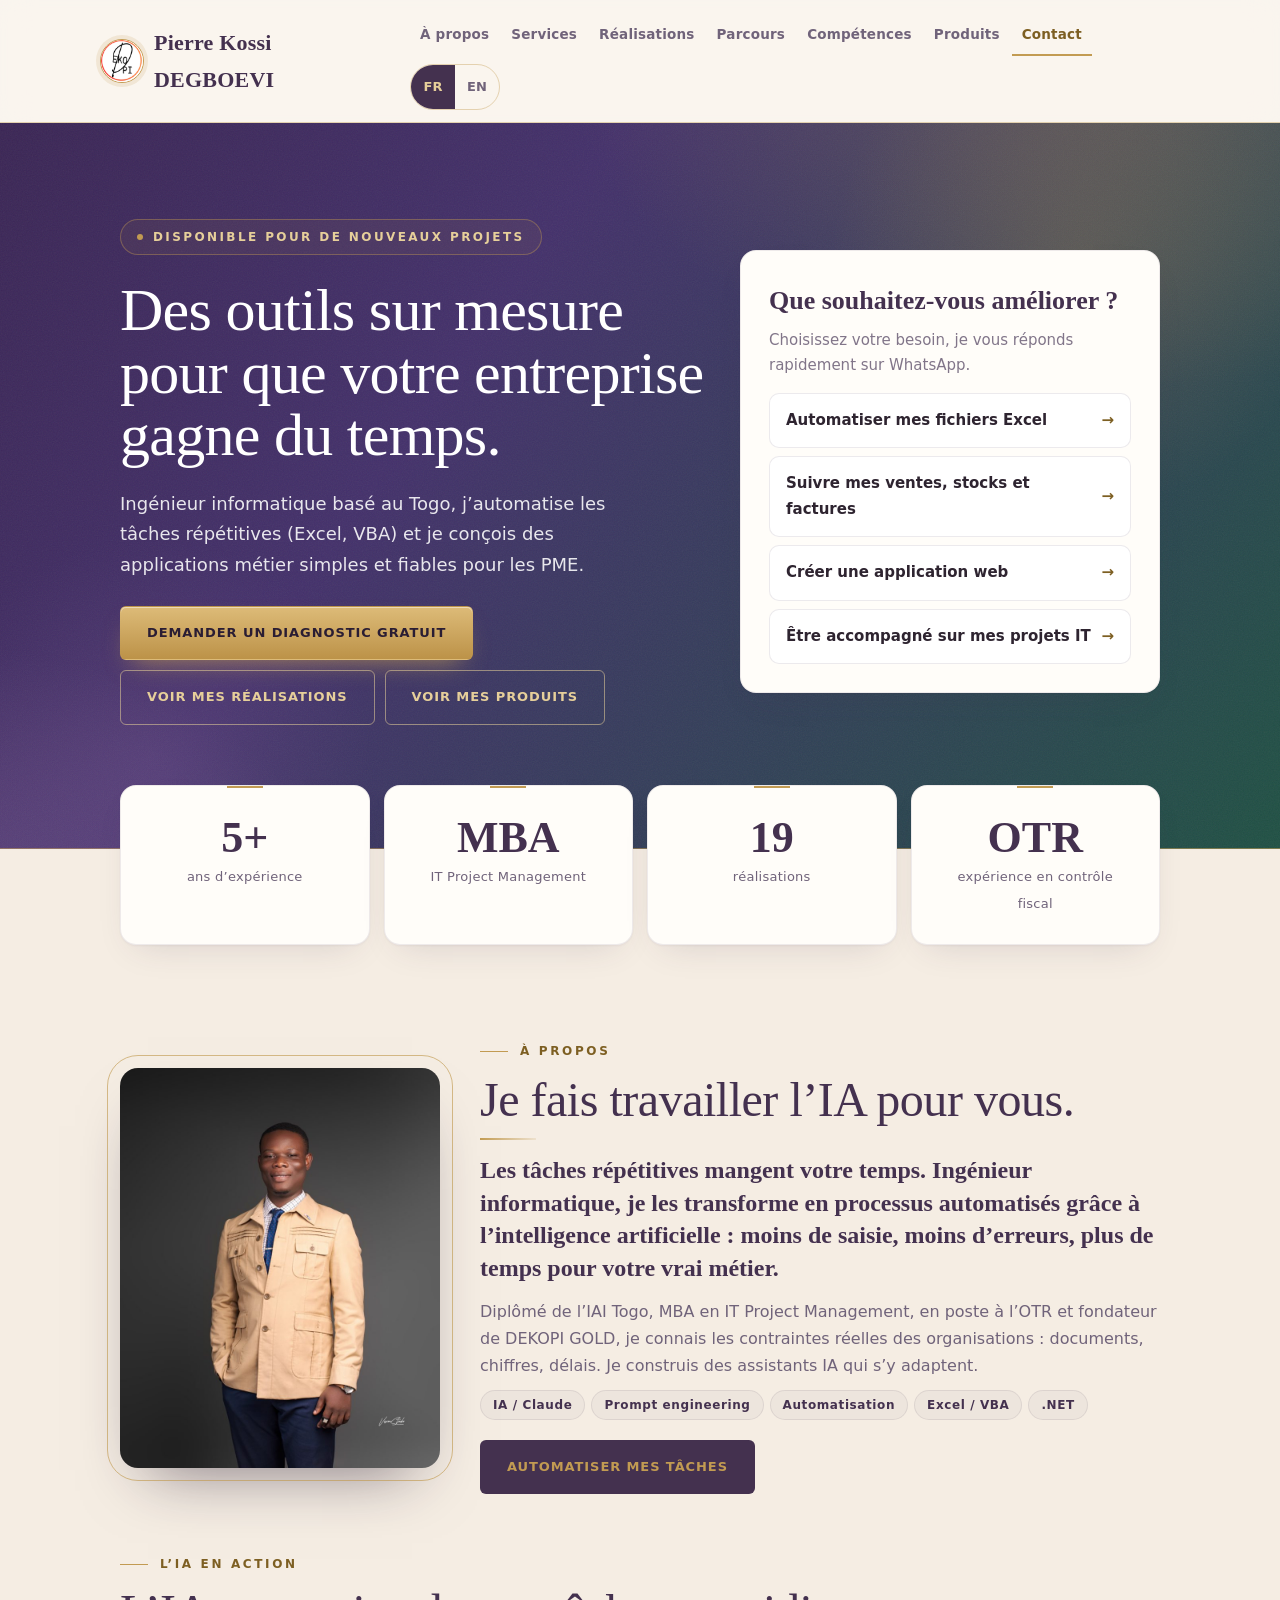
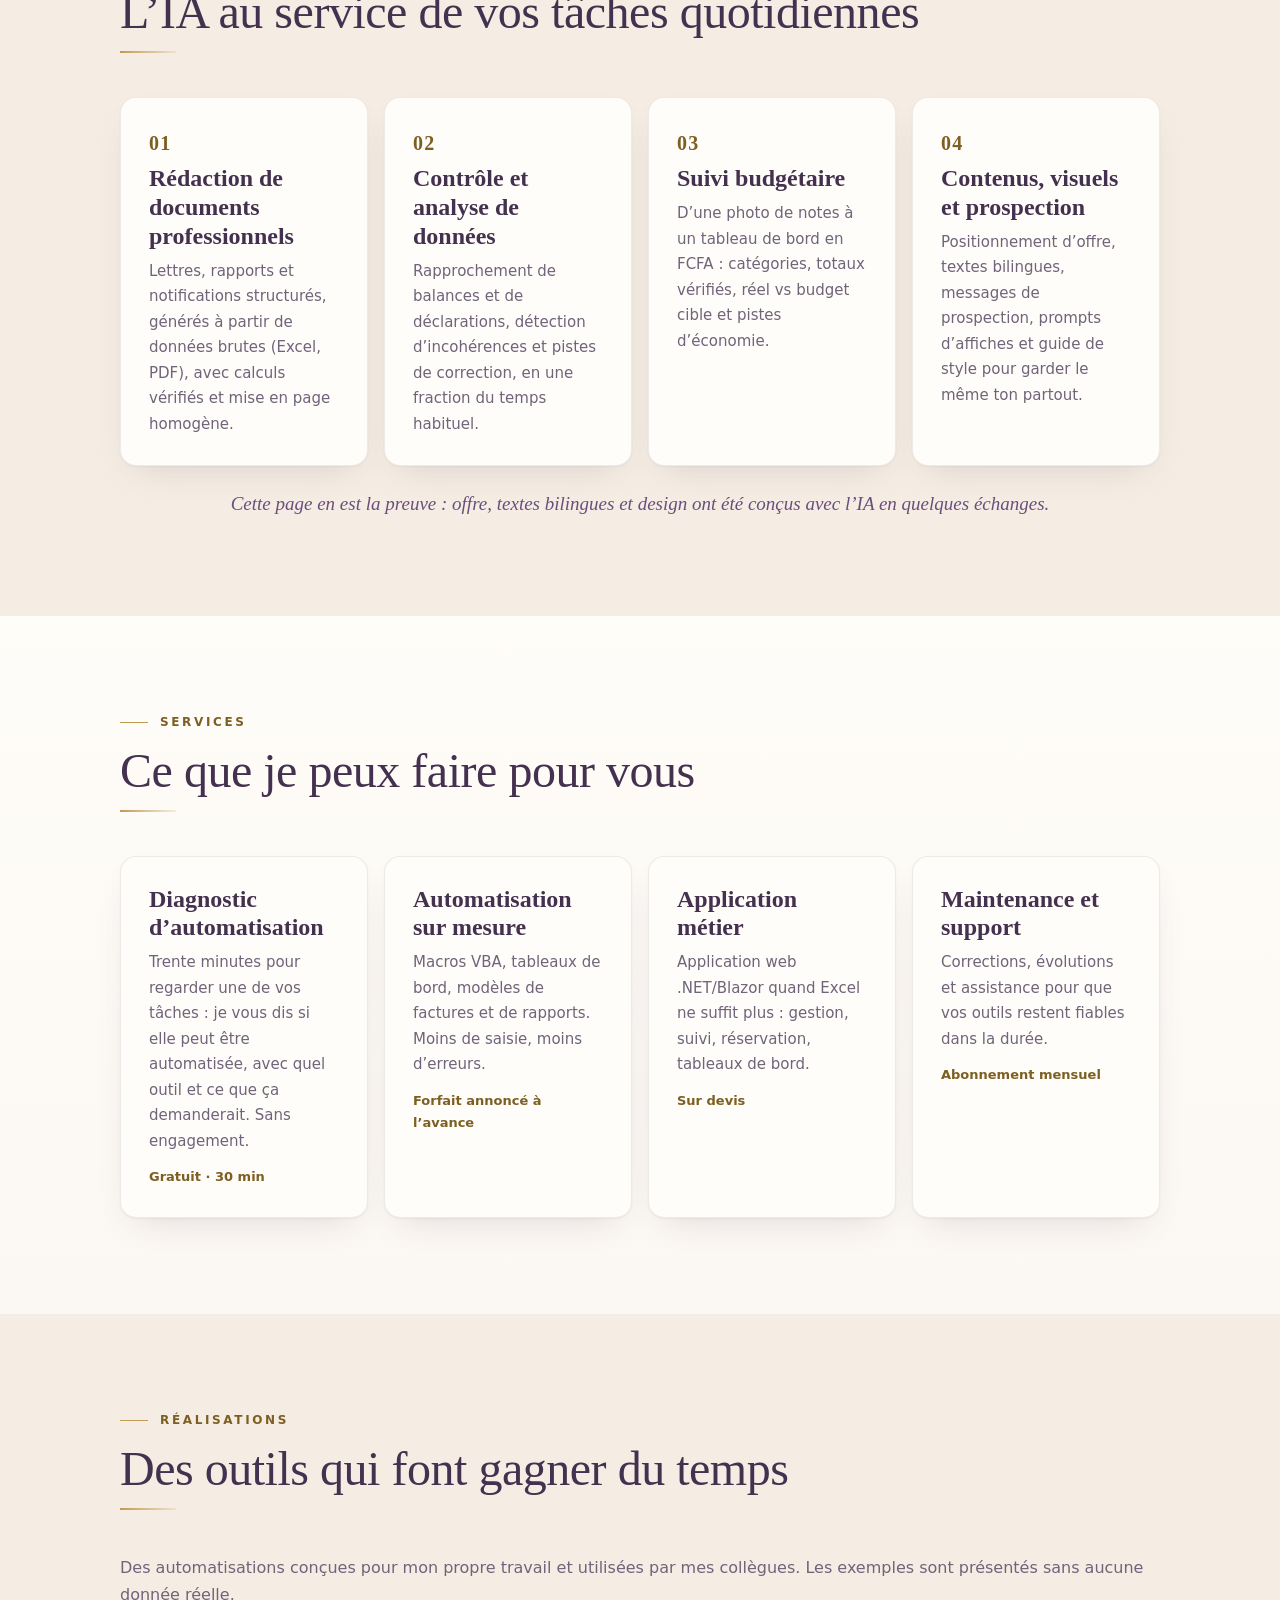
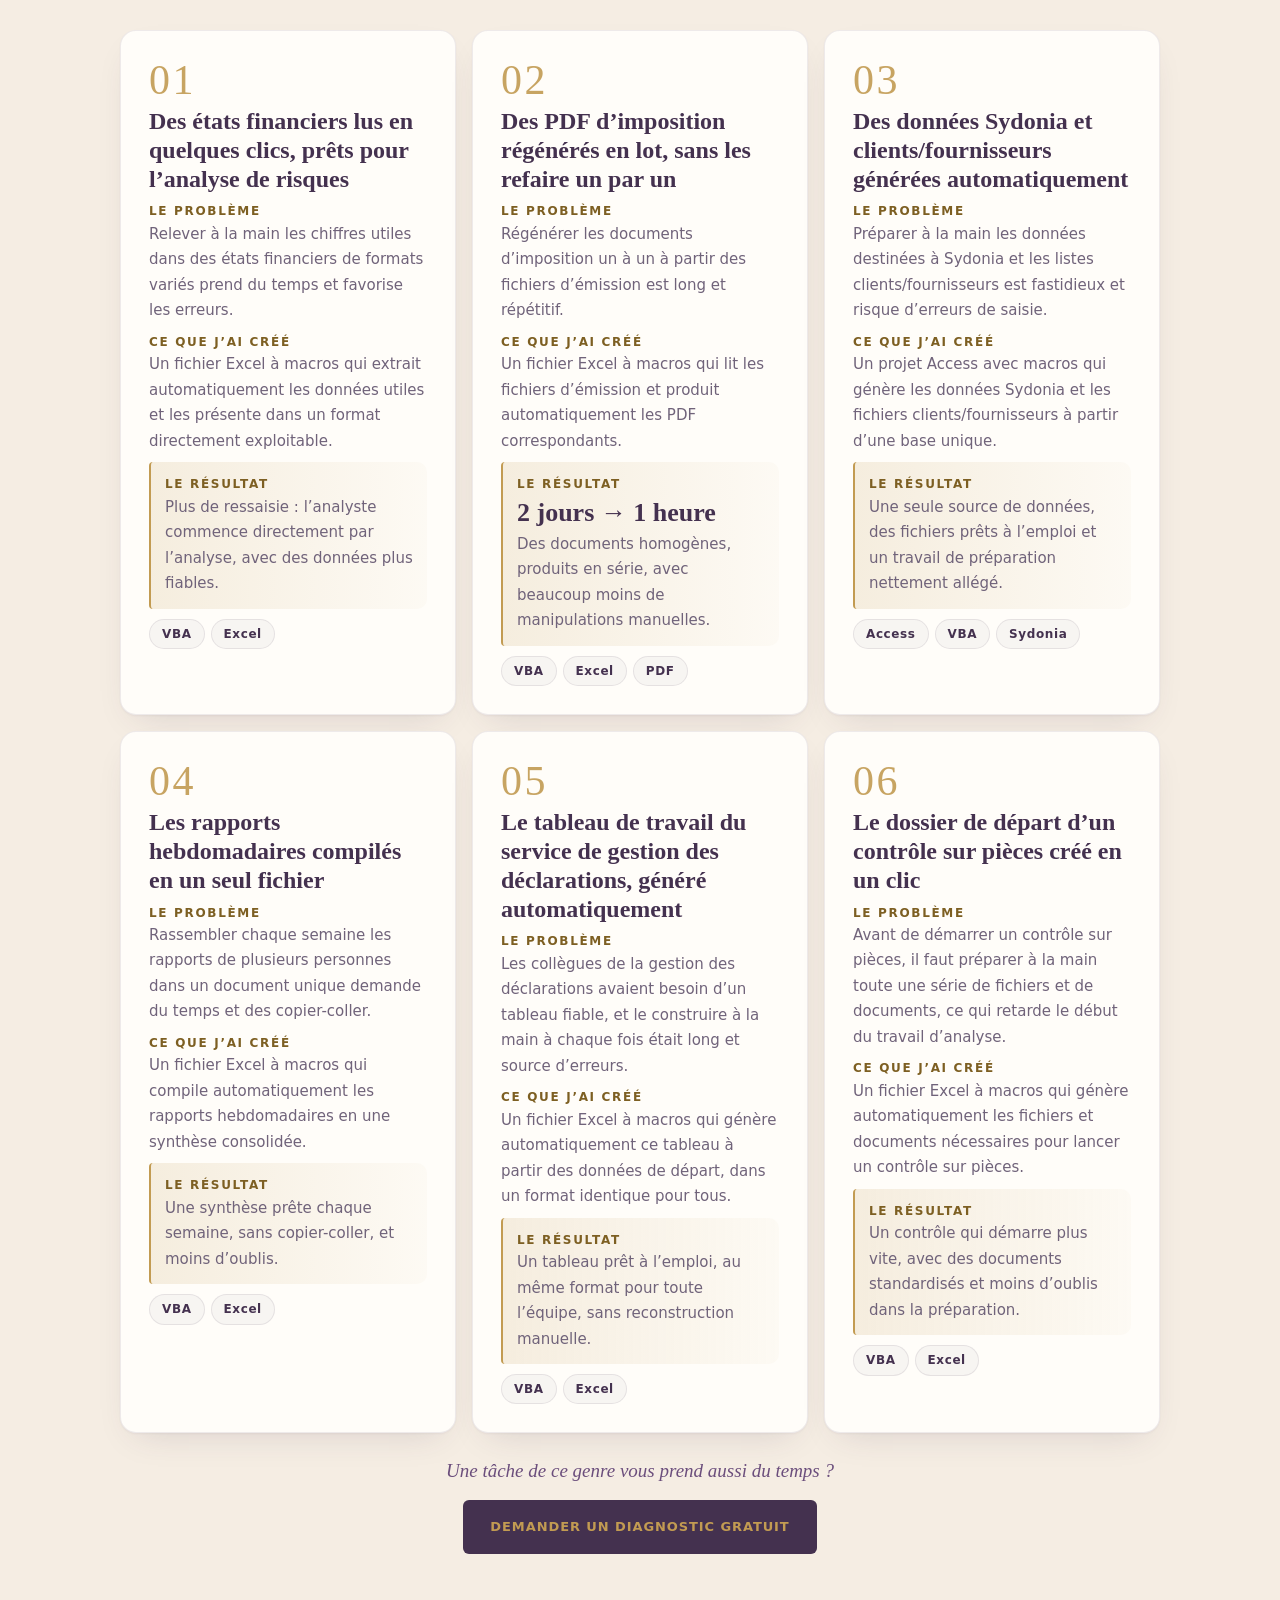
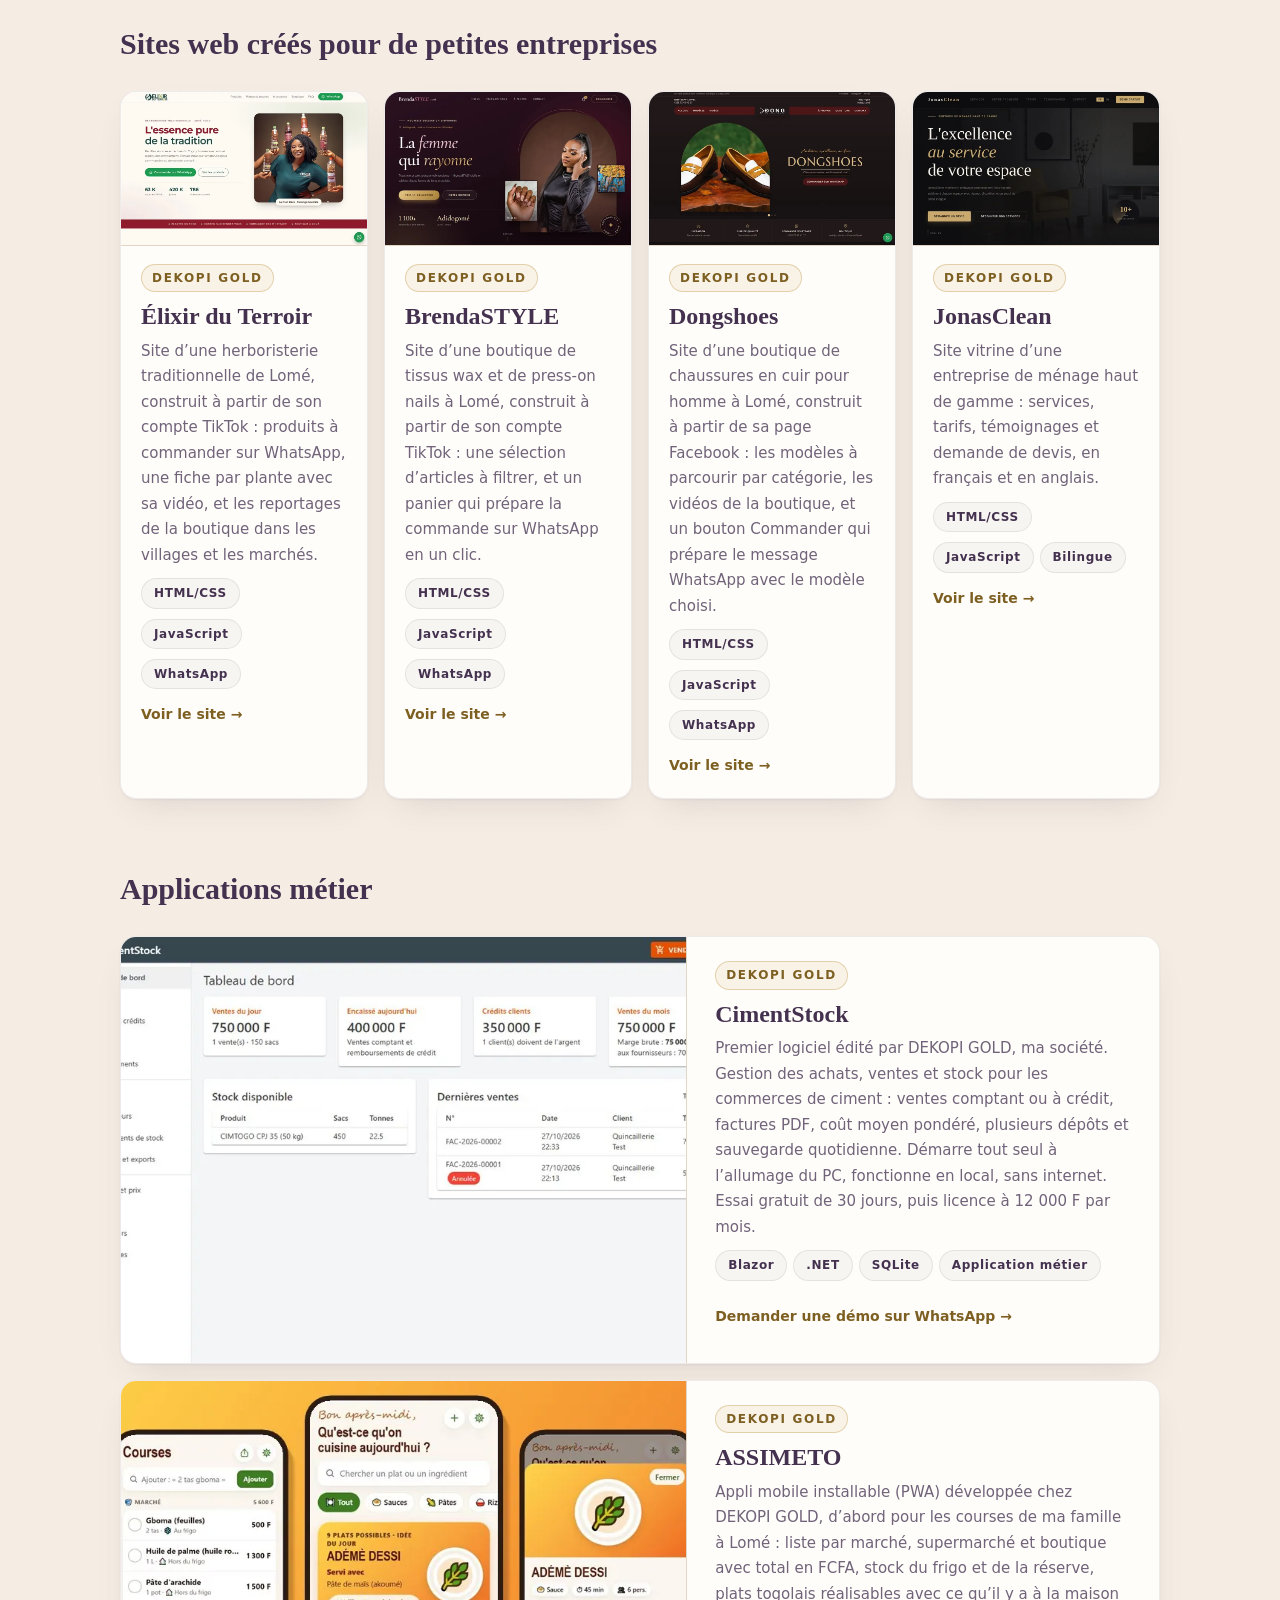
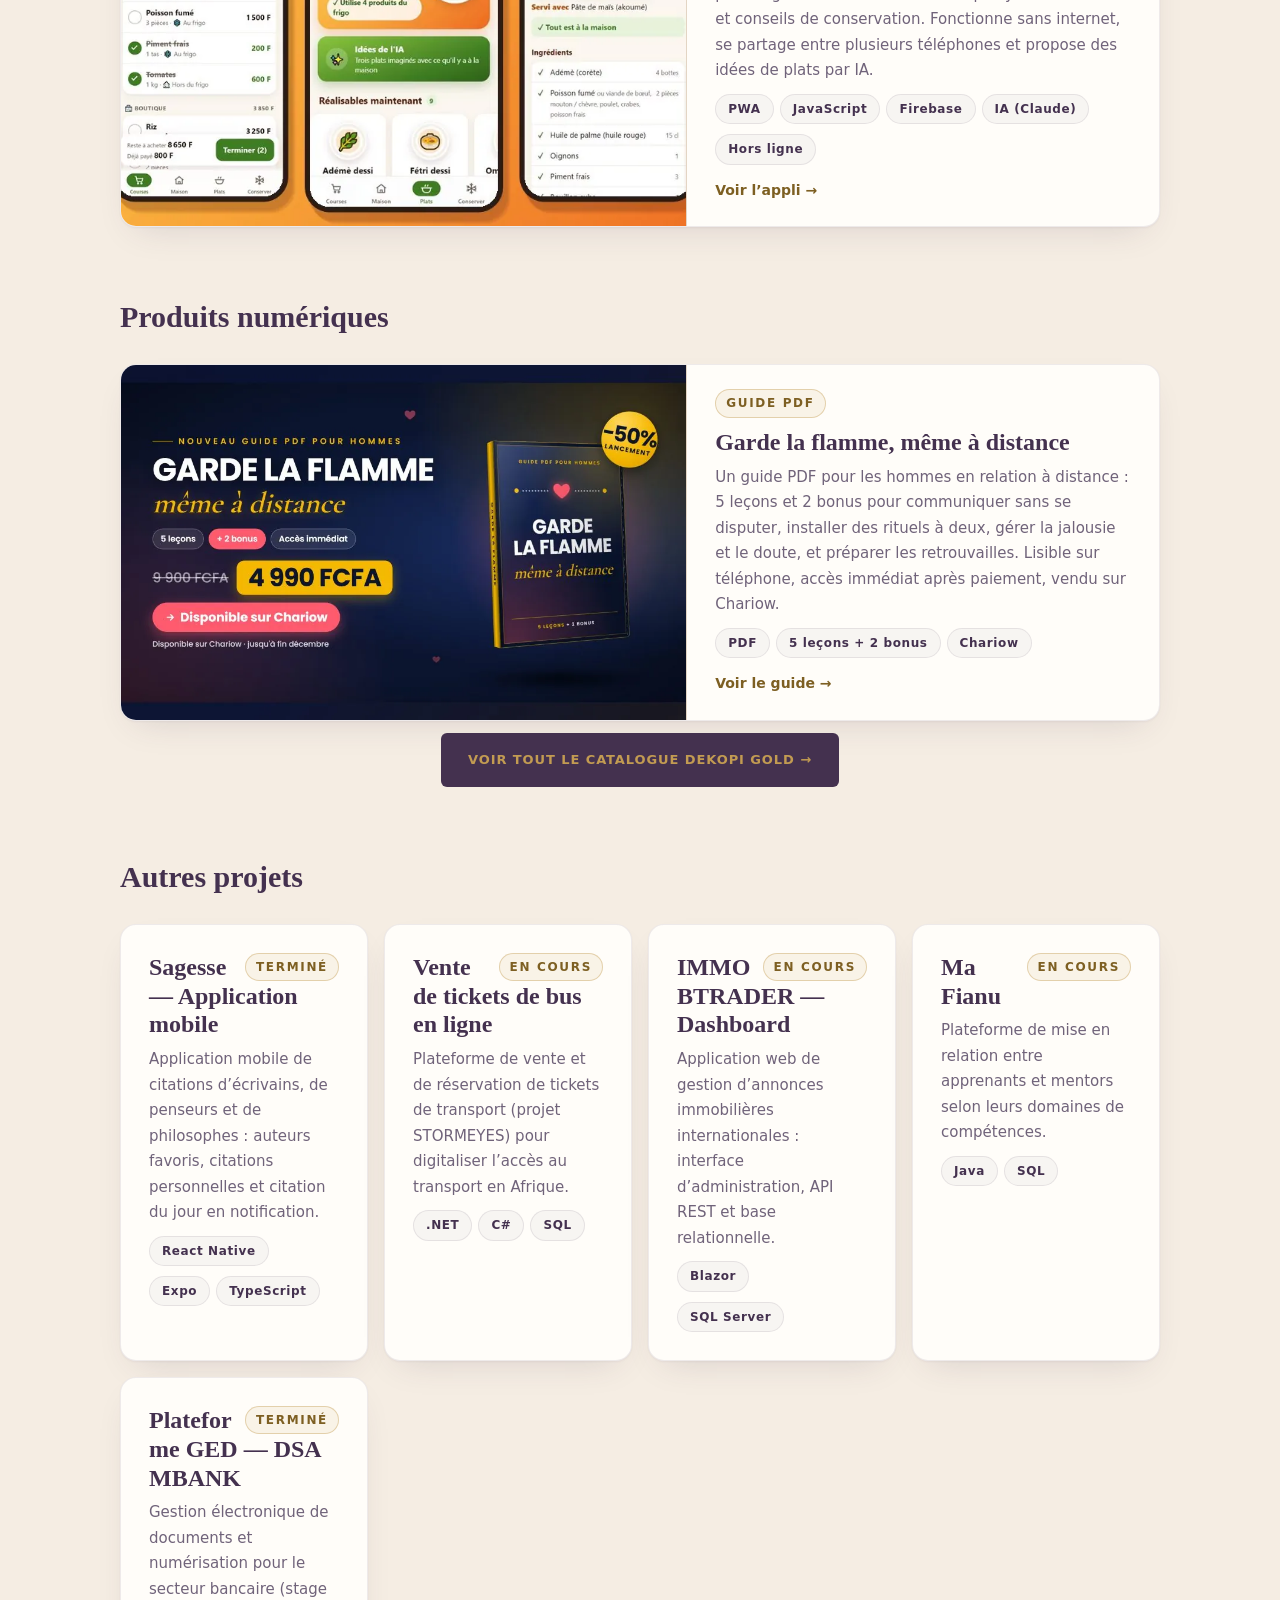
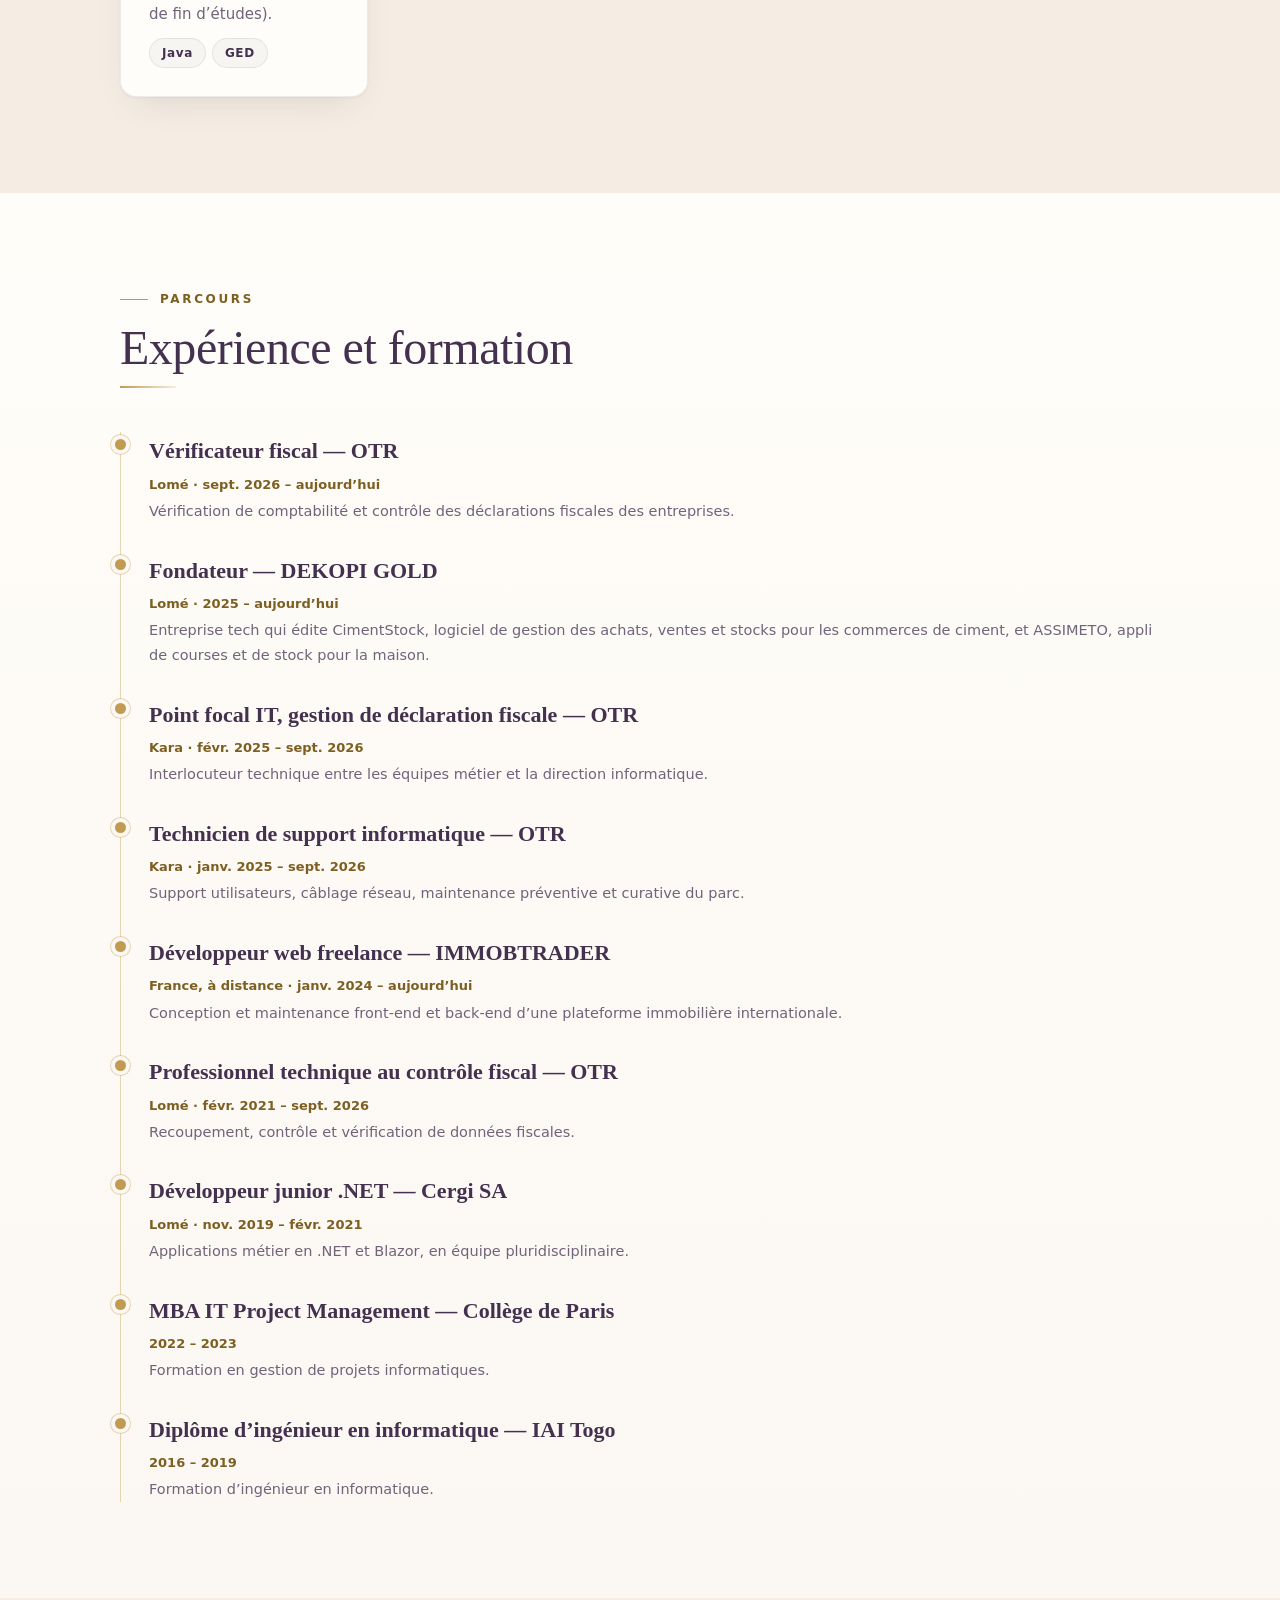
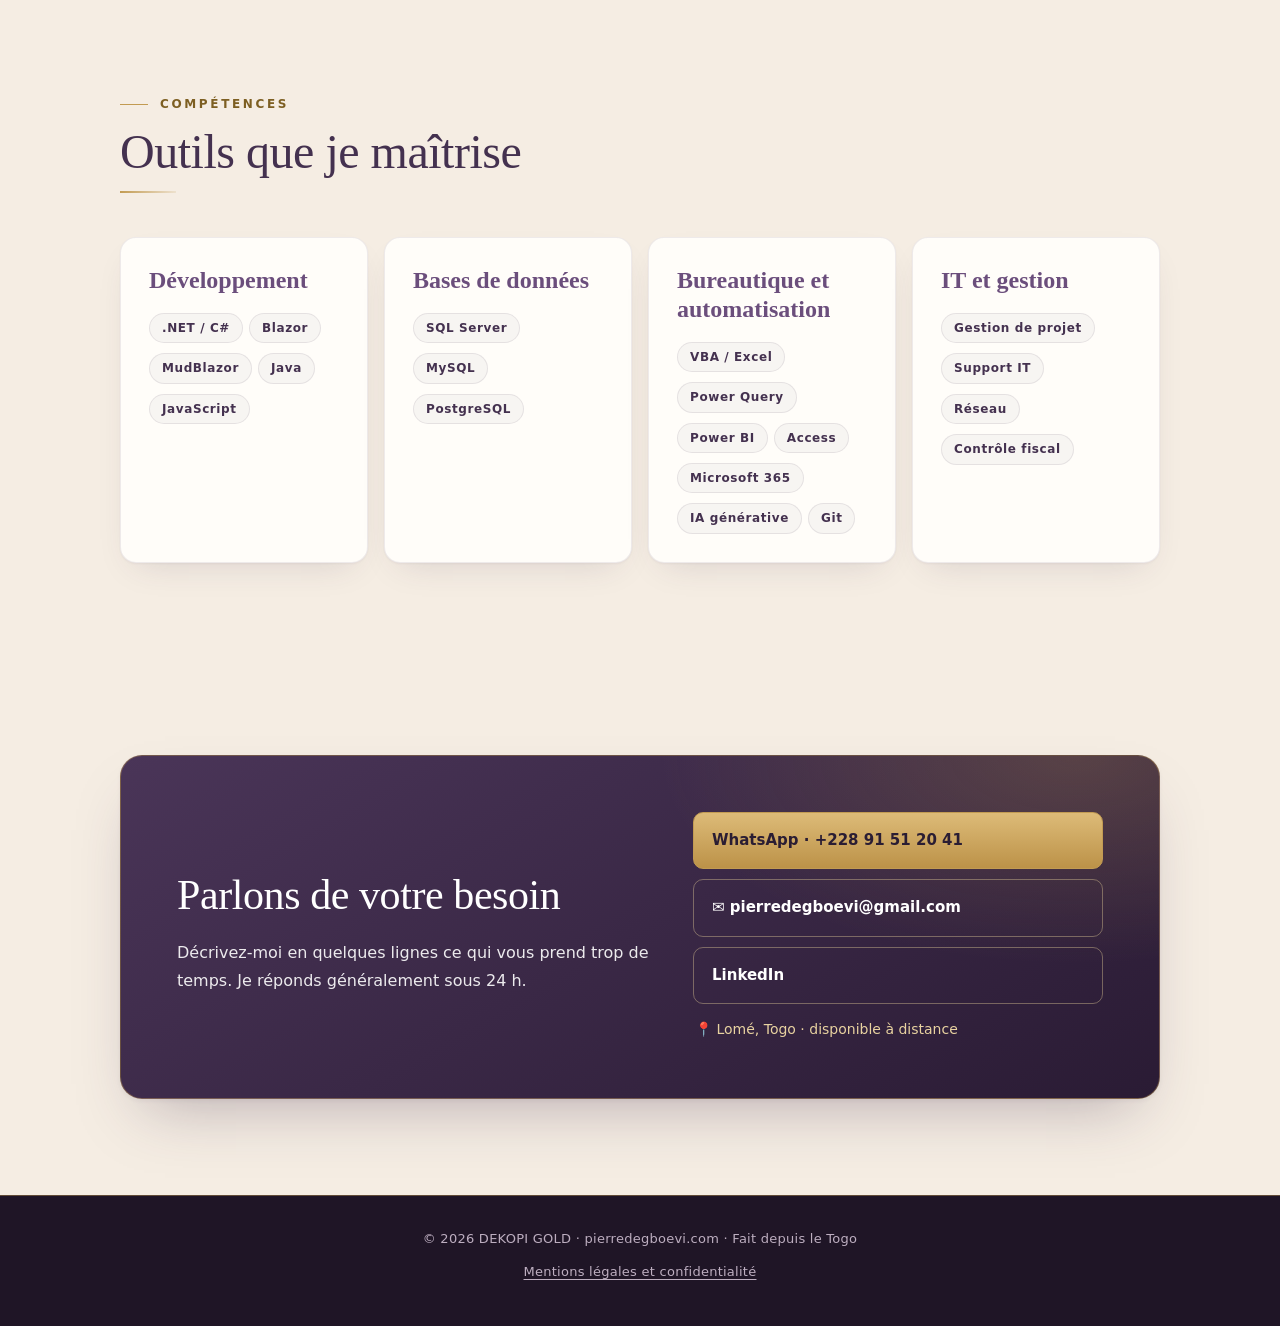
==== commit 7b1fb6c1: "Affiche le prix de la licence CimentStock : 12 000 F par mois Co-Authored-By: Claude Sonnet 5.5 <nor" ====
--- a/index.html
+++ b/index.html
@@ -451,7 +451,7 @@
 </div>
 <h3 class="sub" data-en="Business applications">Applications métier</h3>
 <div class="grid sites apps">
-<div class="card site"><img src="cimentstock.webp" alt="Tableau de bord de CimentStock : ventes du jour, crédits clients, stock et dernières ventes" loading="lazy" width="960" height="600"><div class="sb"><span class="st">DEKOPI GOLD</span><h3>CimentStock</h3><p data-en="The first software published by DEKOPI GOLD, my company. Purchase, sales and stock management for cement businesses: cash or credit sales, PDF invoices, weighted average cost, multiple warehouses and daily backups. Starts by itself when the PC is switched on, runs locally, with no internet needed. Free 30-day trial, then a licence.">Premier logiciel édité par DEKOPI GOLD, ma société. Gestion des achats, ventes et stock pour les commerces de ciment : ventes comptant ou à crédit, factures PDF, coût moyen pondéré, plusieurs dépôts et sauvegarde quotidienne. Démarre tout seul à l’allumage du PC, fonctionne en local, sans internet. Essai gratuit de 30 jours, puis licence.</p><span class="chip">Blazor</span><span class="chip">.NET</span><span class="chip">SQLite</span><span class="chip" data-en="Business app">Application métier</span><a class="vis" href="https://wa.me/22891512041?text=Bonjour%20Pierre%2C%20je%20souhaite%20une%20d%C3%A9monstration%20de%20CimentStock." data-href-en="https://wa.me/22891512041?text=Hello%20Pierre%2C%20I%20would%20like%20a%20demo%20of%20CimentStock." target="_blank" rel="noopener" data-en="Request a demo on WhatsApp →">Demander une démo sur WhatsApp →</a></div></div>
+<div class="card site"><img src="cimentstock.webp" alt="Tableau de bord de CimentStock : ventes du jour, crédits clients, stock et dernières ventes" loading="lazy" width="960" height="600"><div class="sb"><span class="st">DEKOPI GOLD</span><h3>CimentStock</h3><p data-en="The first software published by DEKOPI GOLD, my company. Purchase, sales and stock management for cement businesses: cash or credit sales, PDF invoices, weighted average cost, multiple warehouses and daily backups. Starts by itself when the PC is switched on, runs locally, with no internet needed. Free 30-day trial, then a licence at 12,000 F per month.">Premier logiciel édité par DEKOPI GOLD, ma société. Gestion des achats, ventes et stock pour les commerces de ciment : ventes comptant ou à crédit, factures PDF, coût moyen pondéré, plusieurs dépôts et sauvegarde quotidienne. Démarre tout seul à l’allumage du PC, fonctionne en local, sans internet. Essai gratuit de 30 jours, puis licence à 12 000 F par mois.</p><span class="chip">Blazor</span><span class="chip">.NET</span><span class="chip">SQLite</span><span class="chip" data-en="Business app">Application métier</span><a class="vis" href="https://wa.me/22891512041?text=Bonjour%20Pierre%2C%20je%20souhaite%20une%20d%C3%A9monstration%20de%20CimentStock." data-href-en="https://wa.me/22891512041?text=Hello%20Pierre%2C%20I%20would%20like%20a%20demo%20of%20CimentStock." target="_blank" rel="noopener" data-en="Request a demo on WhatsApp →">Demander une démo sur WhatsApp →</a></div></div>
 <a class="card site" href="https://assimeto.pages.dev/" target="_blank" rel="noopener"><img src="assimeto.webp" alt="Trois écrans d’ASSIMETO : liste de courses, plats réalisables et fiche recette" loading="lazy" width="960" height="600"><div class="sb"><span class="st">DEKOPI GOLD</span><h3>ASSIMETO</h3><p data-en="Installable mobile app (PWA) built at DEKOPI GOLD, first for my family’s grocery shopping in Lomé: shopping list by market, supermarket and corner shop with FCFA totals, fridge and pantry stock, Togolese dishes you can cook with what is at home, and storage tips. Works offline, syncs across several phones and suggests dishes with AI.">Appli mobile installable (PWA) développée chez DEKOPI GOLD, d’abord pour les courses de ma famille à Lomé : liste par marché, supermarché et boutique avec total en FCFA, stock du frigo et de la réserve, plats togolais réalisables avec ce qu’il y a à la maison et conseils de conservation. Fonctionne sans internet, se partage entre plusieurs téléphones et propose des idées de plats par IA.</p><span class="chip">PWA</span><span class="chip">JavaScript</span><span class="chip">Firebase</span><span class="chip" data-en="AI (Claude)">IA (Claude)</span><span class="chip" data-en="Offline">Hors ligne</span><span class="vis" data-en="View the app →">Voir l’appli →</span></div></a>
 </div>
 <h3 class="sub" data-en="Digital products">Produits numériques</h3>
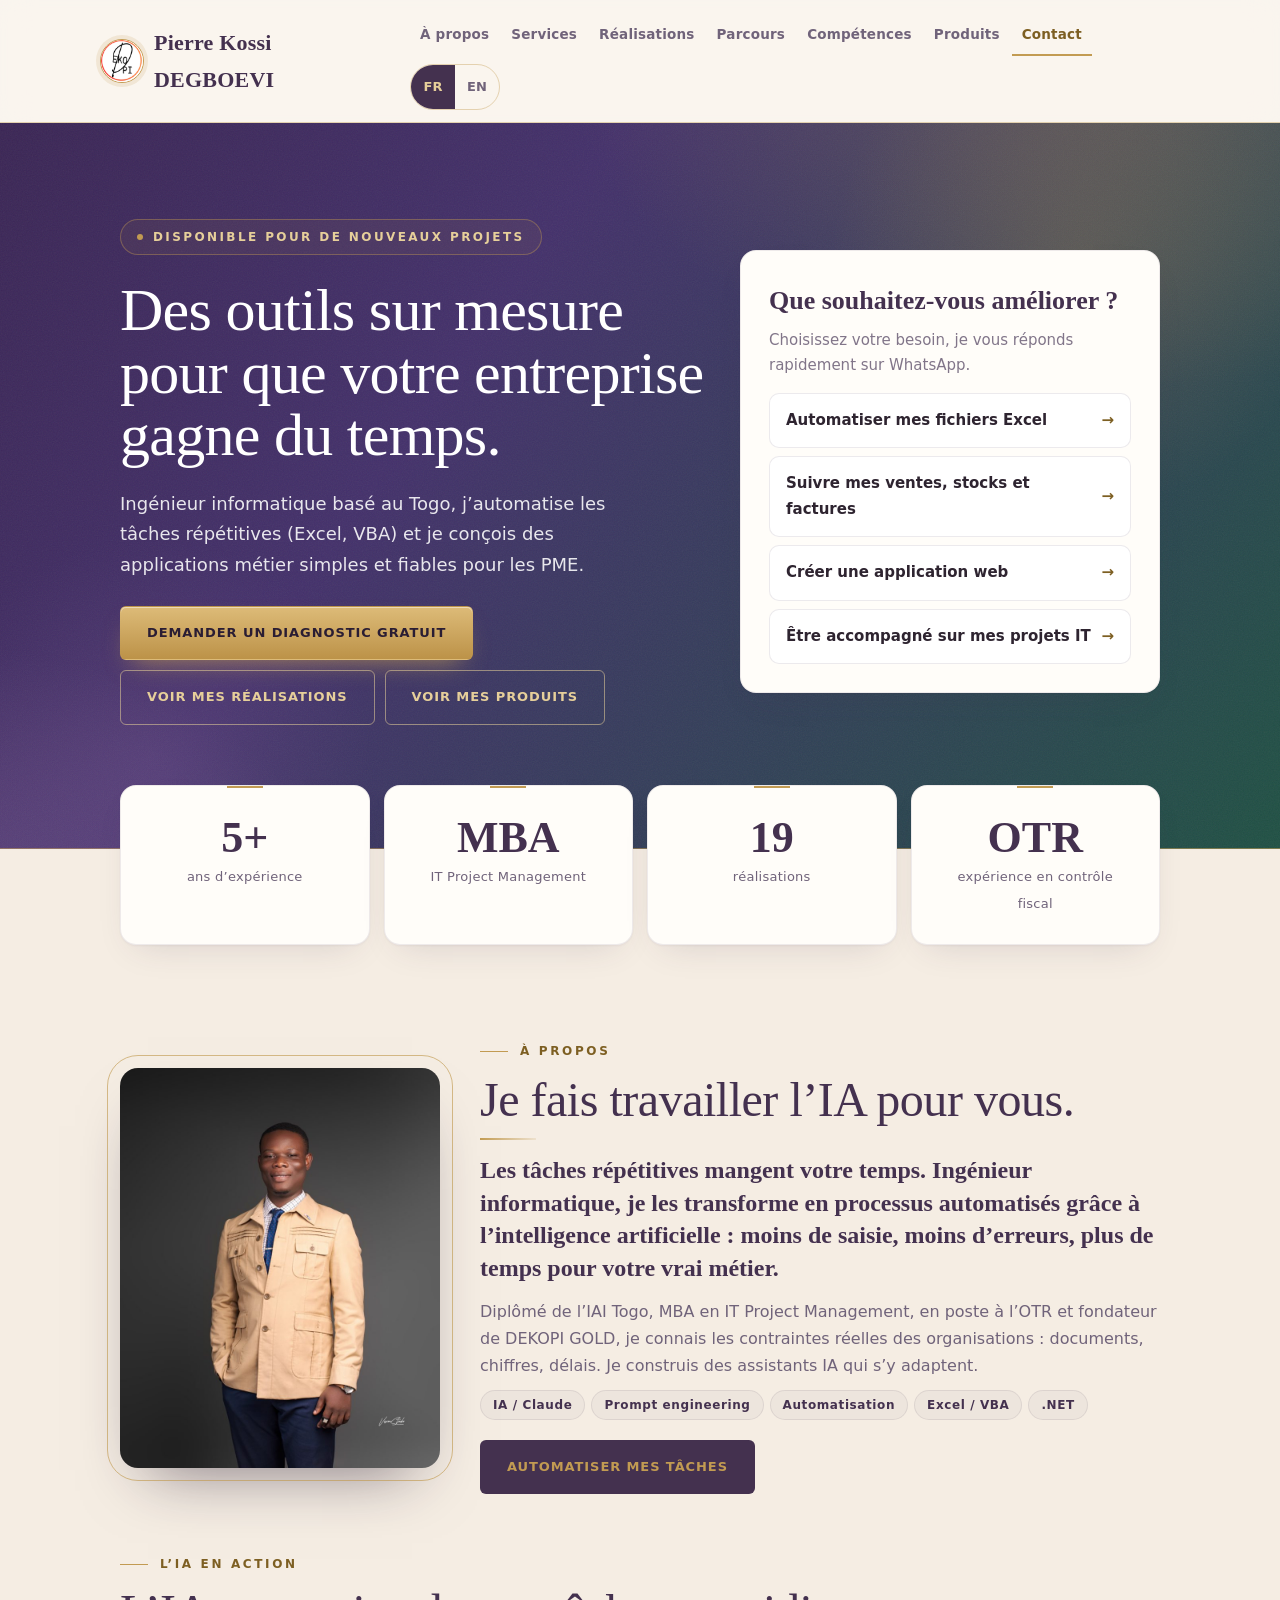
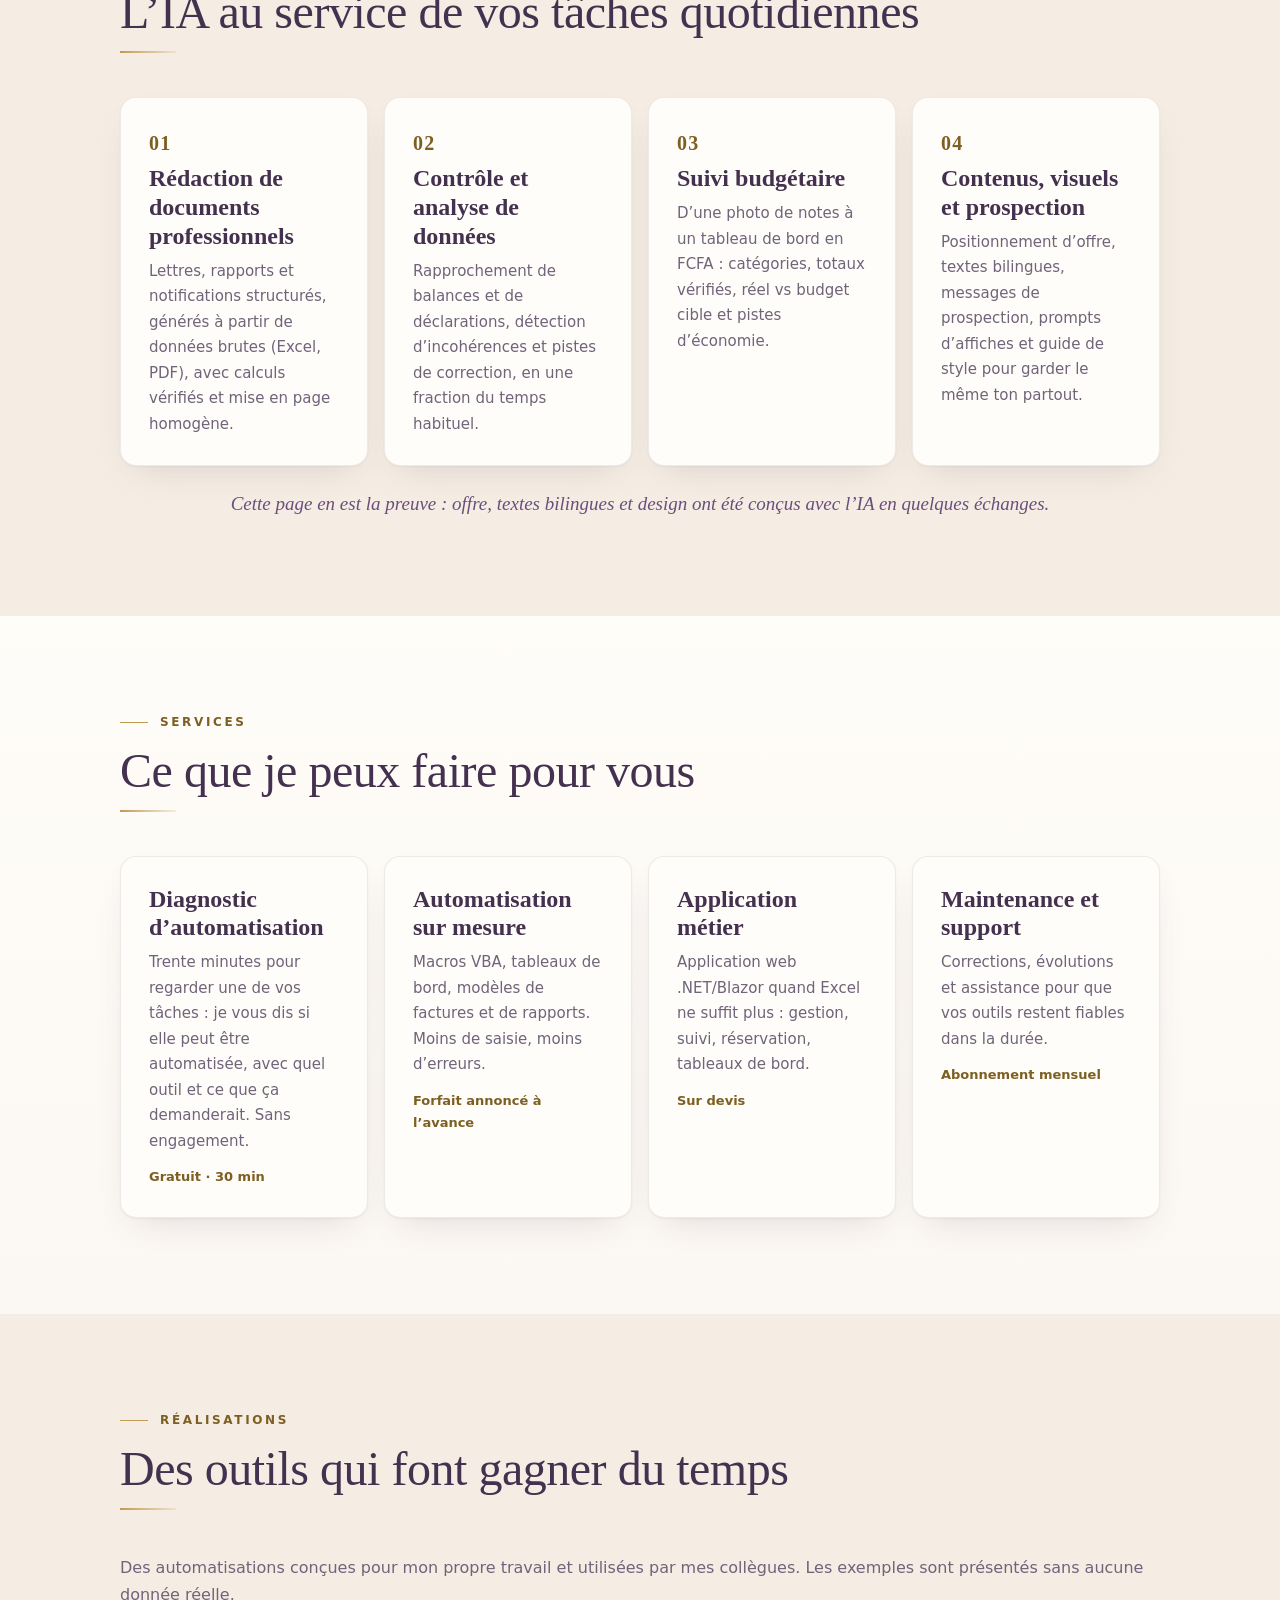
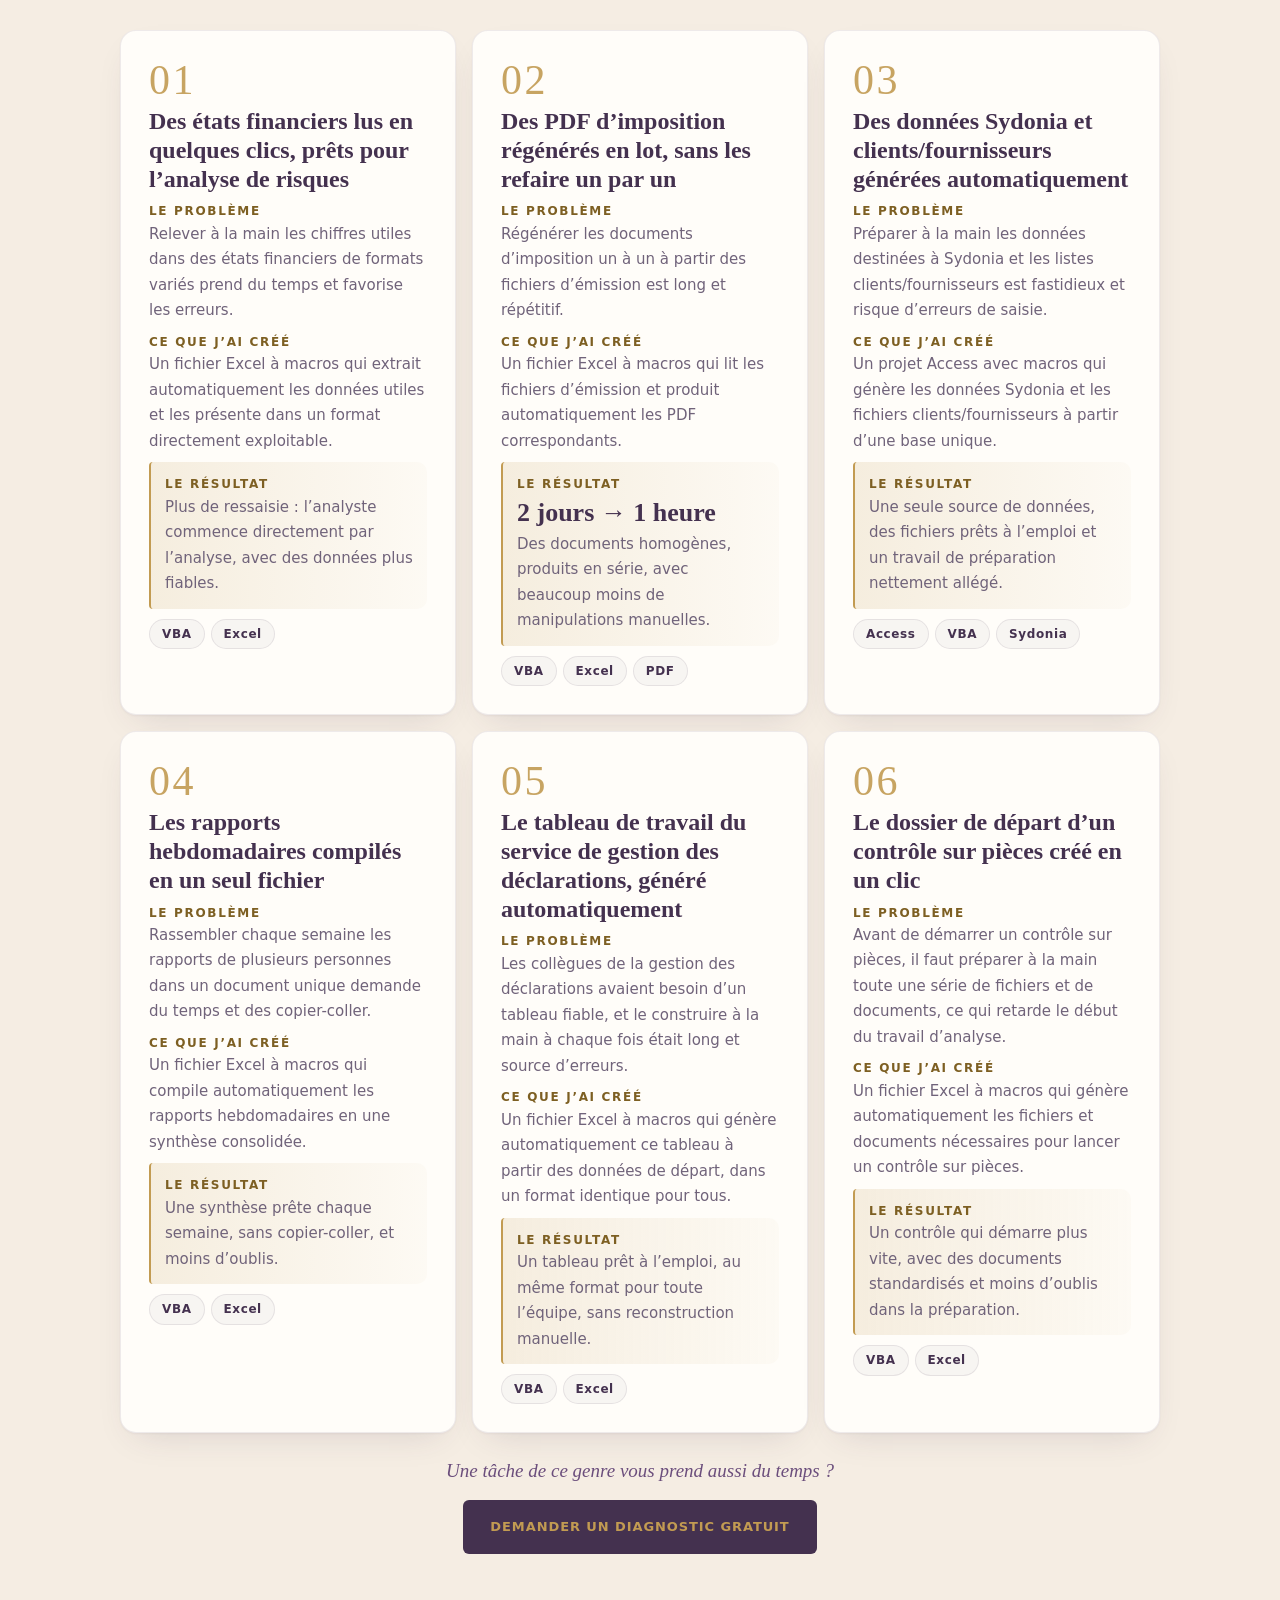
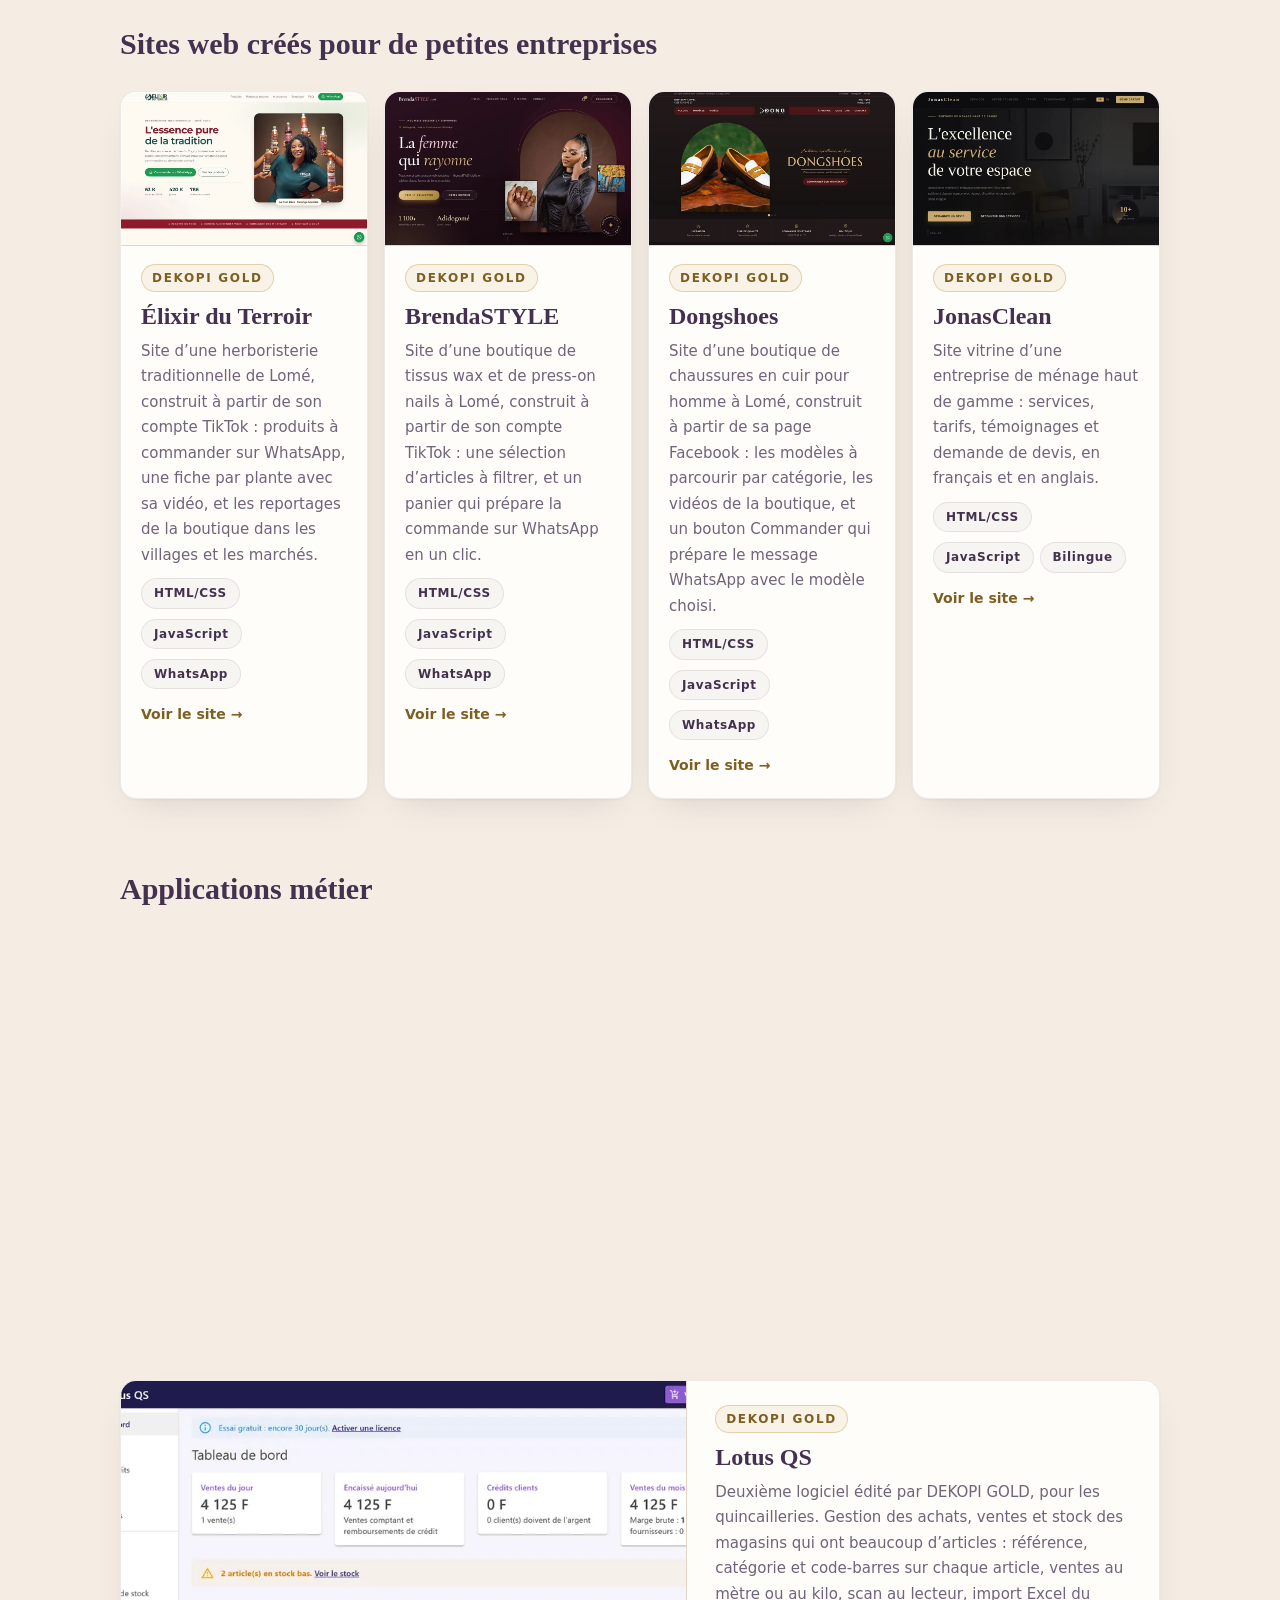
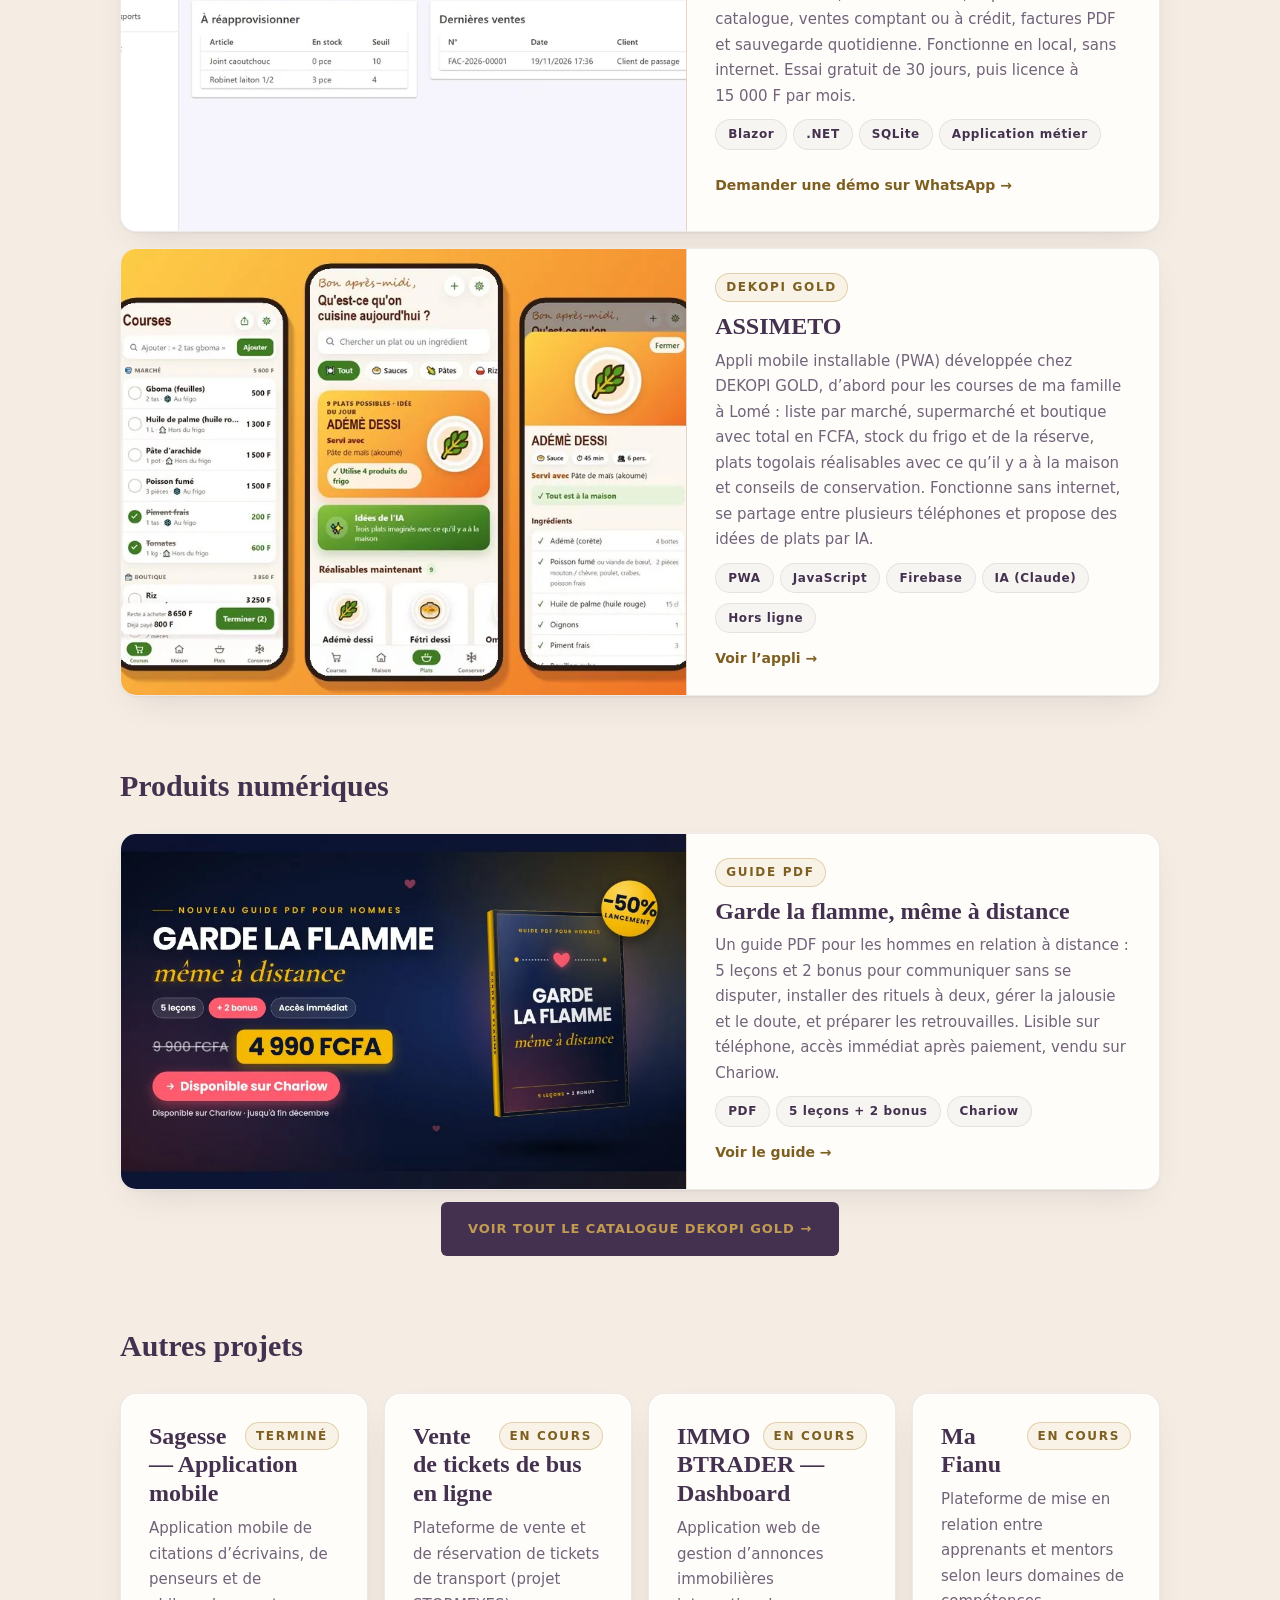
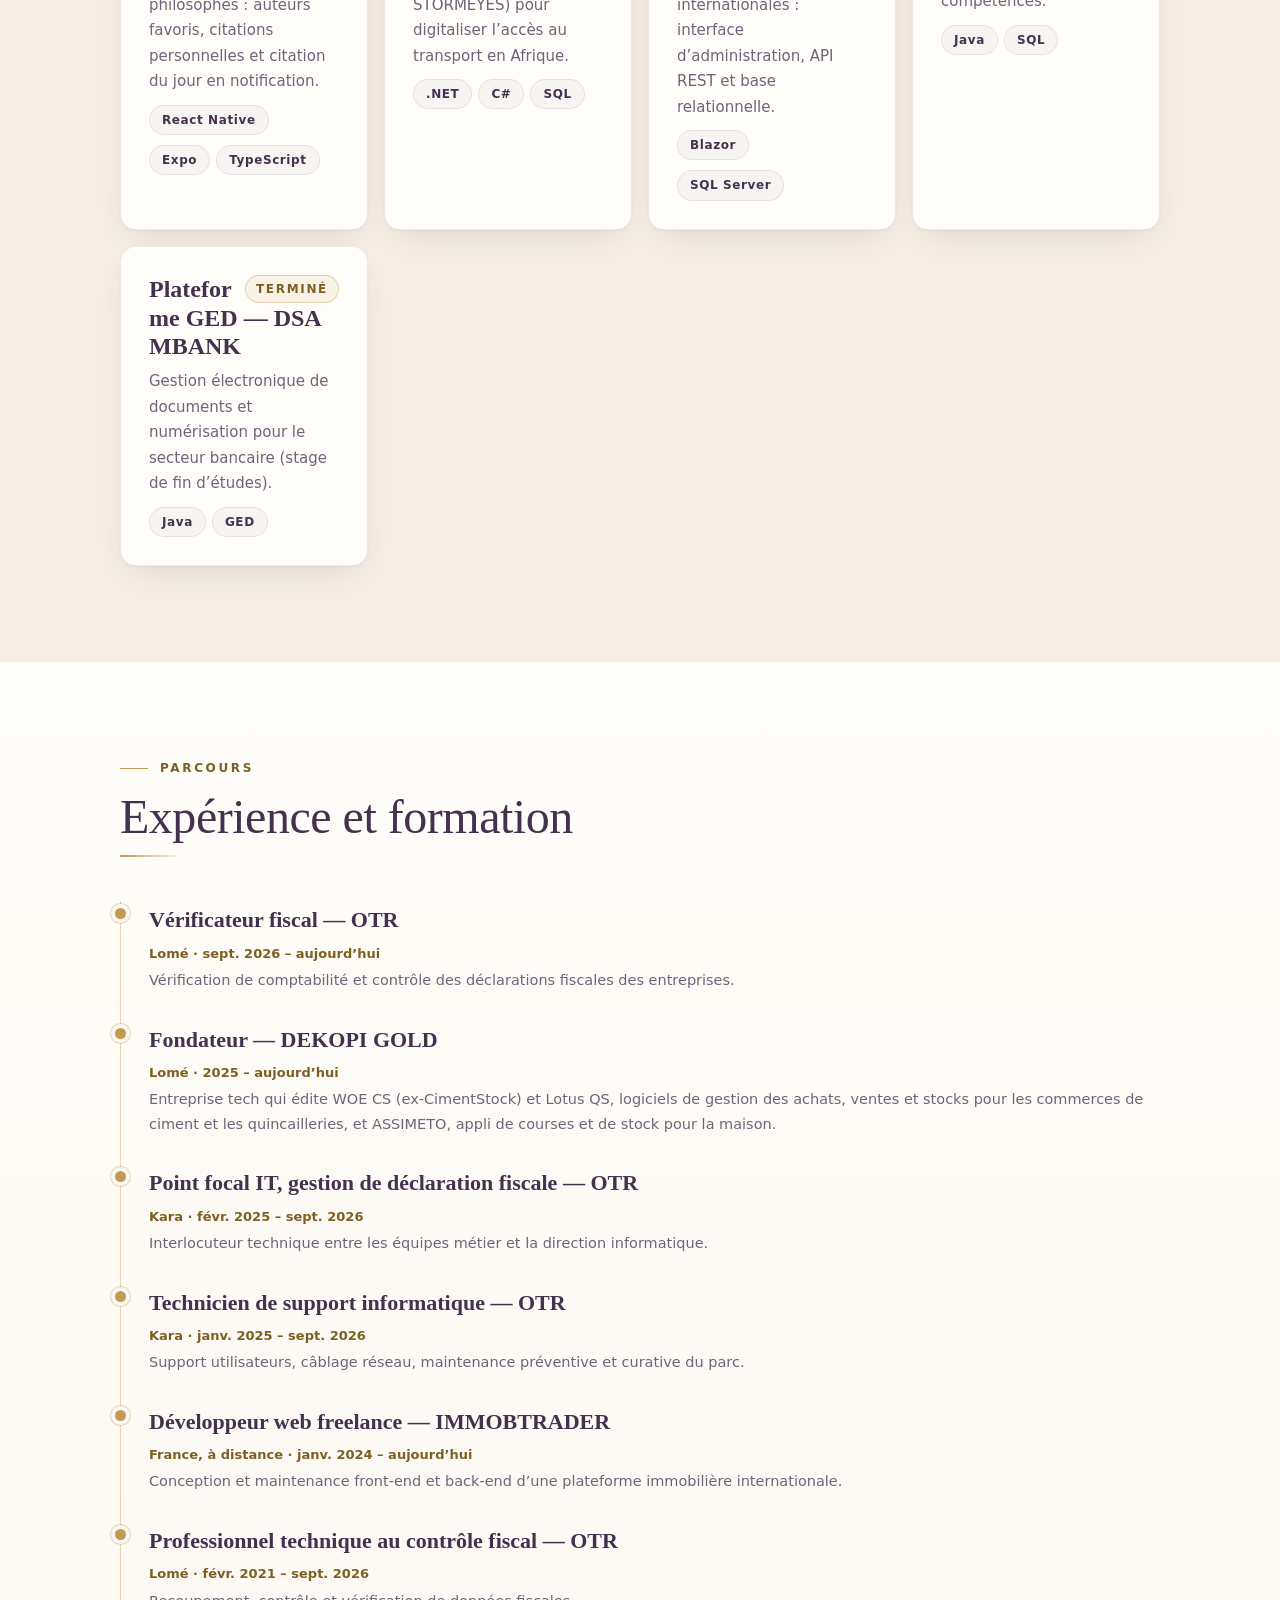
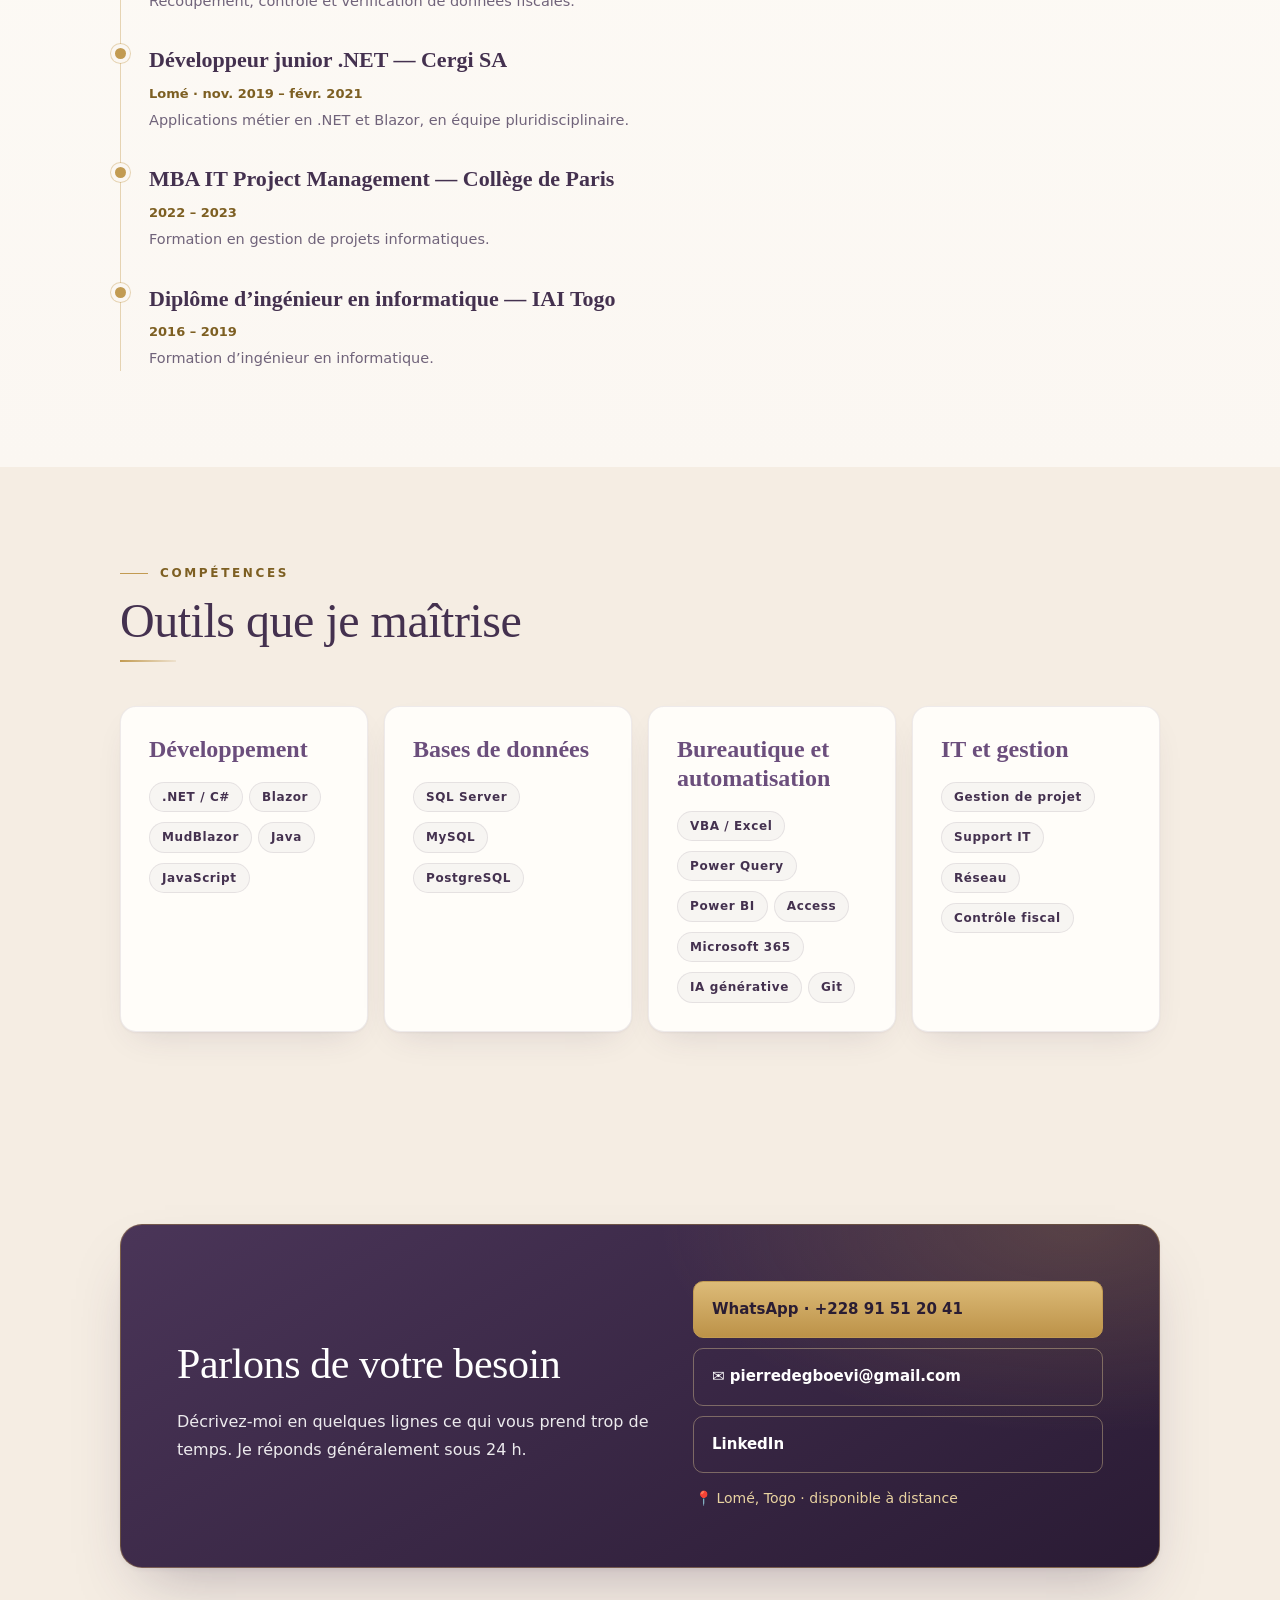
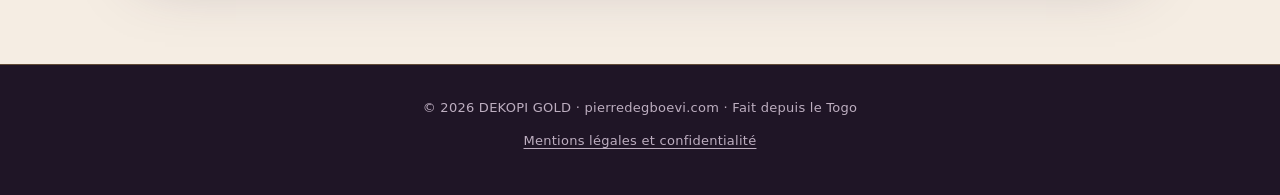
==== commit 6a8dc773: "Portfolio : CimentStock devient WOE CS, ajoute la carte Lotus QS Nouvelle capture de WOE CS, carte L" ====
--- a/index.html
+++ b/index.html
@@ -451,7 +451,8 @@
 </div>
 <h3 class="sub" data-en="Business applications">Applications métier</h3>
 <div class="grid sites apps">
-<div class="card site"><img src="cimentstock.webp" alt="Tableau de bord de CimentStock : ventes du jour, crédits clients, stock et dernières ventes" loading="lazy" width="960" height="600"><div class="sb"><span class="st">DEKOPI GOLD</span><h3>CimentStock</h3><p data-en="The first software published by DEKOPI GOLD, my company. Purchase, sales and stock management for cement businesses: cash or credit sales, PDF invoices, weighted average cost, multiple warehouses and daily backups. Starts by itself when the PC is switched on, runs locally, with no internet needed. Free 30-day trial, then a licence at 12,000 F per month.">Premier logiciel édité par DEKOPI GOLD, ma société. Gestion des achats, ventes et stock pour les commerces de ciment : ventes comptant ou à crédit, factures PDF, coût moyen pondéré, plusieurs dépôts et sauvegarde quotidienne. Démarre tout seul à l’allumage du PC, fonctionne en local, sans internet. Essai gratuit de 30 jours, puis licence à 12 000 F par mois.</p><span class="chip">Blazor</span><span class="chip">.NET</span><span class="chip">SQLite</span><span class="chip" data-en="Business app">Application métier</span><a class="vis" href="https://wa.me/22891512041?text=Bonjour%20Pierre%2C%20je%20souhaite%20une%20d%C3%A9monstration%20de%20CimentStock." data-href-en="https://wa.me/22891512041?text=Hello%20Pierre%2C%20I%20would%20like%20a%20demo%20of%20CimentStock." target="_blank" rel="noopener" data-en="Request a demo on WhatsApp →">Demander une démo sur WhatsApp →</a></div></div>
+<div class="card site"><img src="cimentstock.webp" alt="Tableau de bord de WOE CS : ventes du jour, crédits clients, stock et dernières ventes" loading="lazy" width="960" height="600"><div class="sb"><span class="st">DEKOPI GOLD</span><h3>WOE CS</h3><p data-en="WOE CS, formerly CimentStock, is the first software published by DEKOPI GOLD, my company. Purchase, sales and stock management for cement businesses: cash or credit sales, PDF invoices, weighted average cost, multiple warehouses and daily backups. Starts by itself when the PC is switched on, runs locally, with no internet needed. Free 30-day trial, then a licence at 12,000 F per month.">WOE CS, anciennement CimentStock, est le premier logiciel édité par DEKOPI GOLD, ma société. Gestion des achats, ventes et stock pour les commerces de ciment : ventes comptant ou à crédit, factures PDF, coût moyen pondéré, plusieurs dépôts et sauvegarde quotidienne. Démarre tout seul à l’allumage du PC, fonctionne en local, sans internet. Essai gratuit de 30 jours, puis licence à 12 000 F par mois.</p><span class="chip">Blazor</span><span class="chip">.NET</span><span class="chip">SQLite</span><span class="chip" data-en="Business app">Application métier</span><a class="vis" href="https://wa.me/22891512041?text=Bonjour%20Pierre%2C%20je%20souhaite%20une%20d%C3%A9monstration%20de%20WOE%20CS." data-href-en="https://wa.me/22891512041?text=Hello%20Pierre%2C%20I%20would%20like%20a%20demo%20of%20WOE%20CS." target="_blank" rel="noopener" data-en="Request a demo on WhatsApp →">Demander une démo sur WhatsApp →</a></div></div>
+<div class="card site"><img src="lotusqs.webp" alt="Tableau de bord de Lotus QS : ventes du jour, argent encaissé, crédits clients et alerte de stock bas" loading="lazy" width="960" height="600"><div class="sb"><span class="st">DEKOPI GOLD</span><h3>Lotus QS</h3><p data-en="The second software published by DEKOPI GOLD, for hardware stores. Purchase, sales and stock management for shops with many items: reference, category and barcode on each item, sales by the metre or kilo, barcode scanning, Excel import of the catalogue, cash or credit sales, PDF invoices and daily backups. Runs locally, with no internet needed. Free 30-day trial, then a licence at 15,000 F per month.">Deuxième logiciel édité par DEKOPI GOLD, pour les quincailleries. Gestion des achats, ventes et stock des magasins qui ont beaucoup d’articles : référence, catégorie et code-barres sur chaque article, ventes au mètre ou au kilo, scan au lecteur, import Excel du catalogue, ventes comptant ou à crédit, factures PDF et sauvegarde quotidienne. Fonctionne en local, sans internet. Essai gratuit de 30 jours, puis licence à 15 000 F par mois.</p><span class="chip">Blazor</span><span class="chip">.NET</span><span class="chip">SQLite</span><span class="chip" data-en="Business app">Application métier</span><a class="vis" href="https://wa.me/22891512041?text=Bonjour%20Pierre%2C%20je%20souhaite%20une%20d%C3%A9monstration%20de%20Lotus%20QS." data-href-en="https://wa.me/22891512041?text=Hello%20Pierre%2C%20I%20would%20like%20a%20demo%20of%20Lotus%20QS." target="_blank" rel="noopener" data-en="Request a demo on WhatsApp →">Demander une démo sur WhatsApp →</a></div></div>
 <a class="card site" href="https://assimeto.pages.dev/" target="_blank" rel="noopener"><img src="assimeto.webp" alt="Trois écrans d’ASSIMETO : liste de courses, plats réalisables et fiche recette" loading="lazy" width="960" height="600"><div class="sb"><span class="st">DEKOPI GOLD</span><h3>ASSIMETO</h3><p data-en="Installable mobile app (PWA) built at DEKOPI GOLD, first for my family’s grocery shopping in Lomé: shopping list by market, supermarket and corner shop with FCFA totals, fridge and pantry stock, Togolese dishes you can cook with what is at home, and storage tips. Works offline, syncs across several phones and suggests dishes with AI.">Appli mobile installable (PWA) développée chez DEKOPI GOLD, d’abord pour les courses de ma famille à Lomé : liste par marché, supermarché et boutique avec total en FCFA, stock du frigo et de la réserve, plats togolais réalisables avec ce qu’il y a à la maison et conseils de conservation. Fonctionne sans internet, se partage entre plusieurs téléphones et propose des idées de plats par IA.</p><span class="chip">PWA</span><span class="chip">JavaScript</span><span class="chip">Firebase</span><span class="chip" data-en="AI (Claude)">IA (Claude)</span><span class="chip" data-en="Offline">Hors ligne</span><span class="vis" data-en="View the app →">Voir l’appli →</span></div></a>
 </div>
 <h3 class="sub" data-en="Digital products">Produits numériques</h3>
@@ -472,7 +473,7 @@
 <div class="head"><small data-en="Experience">Parcours</small><h2 data-en="Experience and education">Expérience et formation</h2></div>
 <div class="tl">
 <div><h3 data-en="Tax auditor — OTR">Vérificateur fiscal — OTR</h3><small data-en="Lomé · Sep 2026 – present">Lomé · sept. 2026 – aujourd’hui</small><p data-en="Accounting audits and review of companies’ tax returns.">Vérification de comptabilité et contrôle des déclarations fiscales des entreprises.</p></div>
-<div><h3 data-en="Founder — DEKOPI GOLD">Fondateur — DEKOPI GOLD</h3><small data-en="Lomé · 2025 – present">Lomé · 2025 – aujourd’hui</small><p data-en="Tech company publishing CimentStock, purchase, sales and stock management software for cement businesses, and ASSIMETO, a grocery and home stock app.">Entreprise tech qui édite CimentStock, logiciel de gestion des achats, ventes et stocks pour les commerces de ciment, et ASSIMETO, appli de courses et de stock pour la maison.</p></div>
+<div><h3 data-en="Founder — DEKOPI GOLD">Fondateur — DEKOPI GOLD</h3><small data-en="Lomé · 2025 – present">Lomé · 2025 – aujourd’hui</small><p data-en="Tech company publishing WOE CS (formerly CimentStock) and Lotus QS, purchase, sales and stock management software for cement businesses and hardware stores, and ASSIMETO, a grocery and home stock app.">Entreprise tech qui édite WOE CS (ex-CimentStock) et Lotus QS, logiciels de gestion des achats, ventes et stocks pour les commerces de ciment et les quincailleries, et ASSIMETO, appli de courses et de stock pour la maison.</p></div>
 <div><h3 data-en="IT Focal Point, tax filing management — OTR">Point focal IT, gestion de déclaration fiscale — OTR</h3><small data-en="Kara · Feb 2025 – Sep 2026">Kara · févr. 2025 – sept. 2026</small><p data-en="Main technical contact between business teams and the IT department.">Interlocuteur technique entre les équipes métier et la direction informatique.</p></div>
 <div><h3 data-en="IT support technician — OTR">Technicien de support informatique — OTR</h3><small data-en="Kara · Jan 2025 – Sep 2026">Kara · janv. 2025 – sept. 2026</small><p data-en="User support, network cabling, preventive and corrective maintenance of the equipment.">Support utilisateurs, câblage réseau, maintenance préventive et curative du parc.</p></div>
 <div><h3 data-en="Freelance web developer — IMMOBTRADER">Développeur web freelance — IMMOBTRADER</h3><small data-en="France, remote · Jan 2024 – present">France, à distance · janv. 2024 – aujourd’hui</small><p data-en="Front-end and back-end design and maintenance of an international real estate platform.">Conception et maintenance front-end et back-end d’une plateforme immobilière internationale.</p></div>
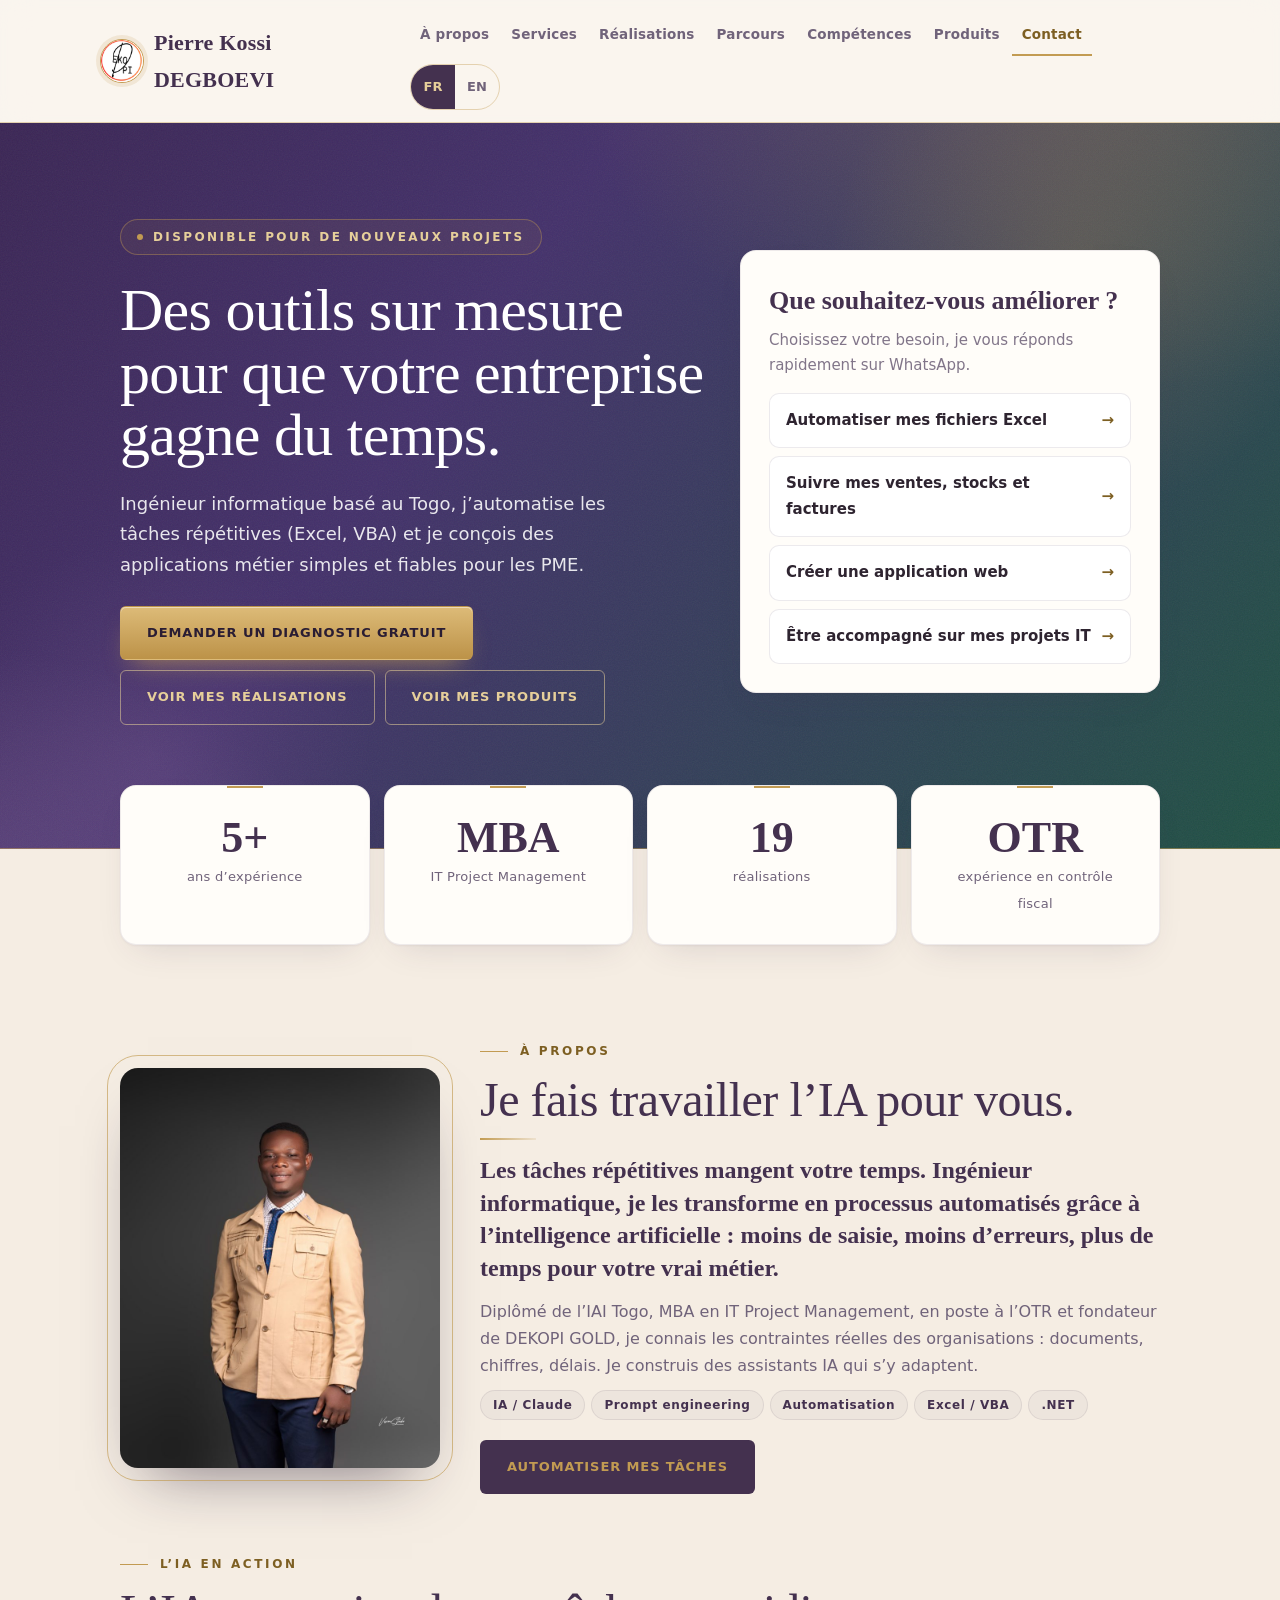
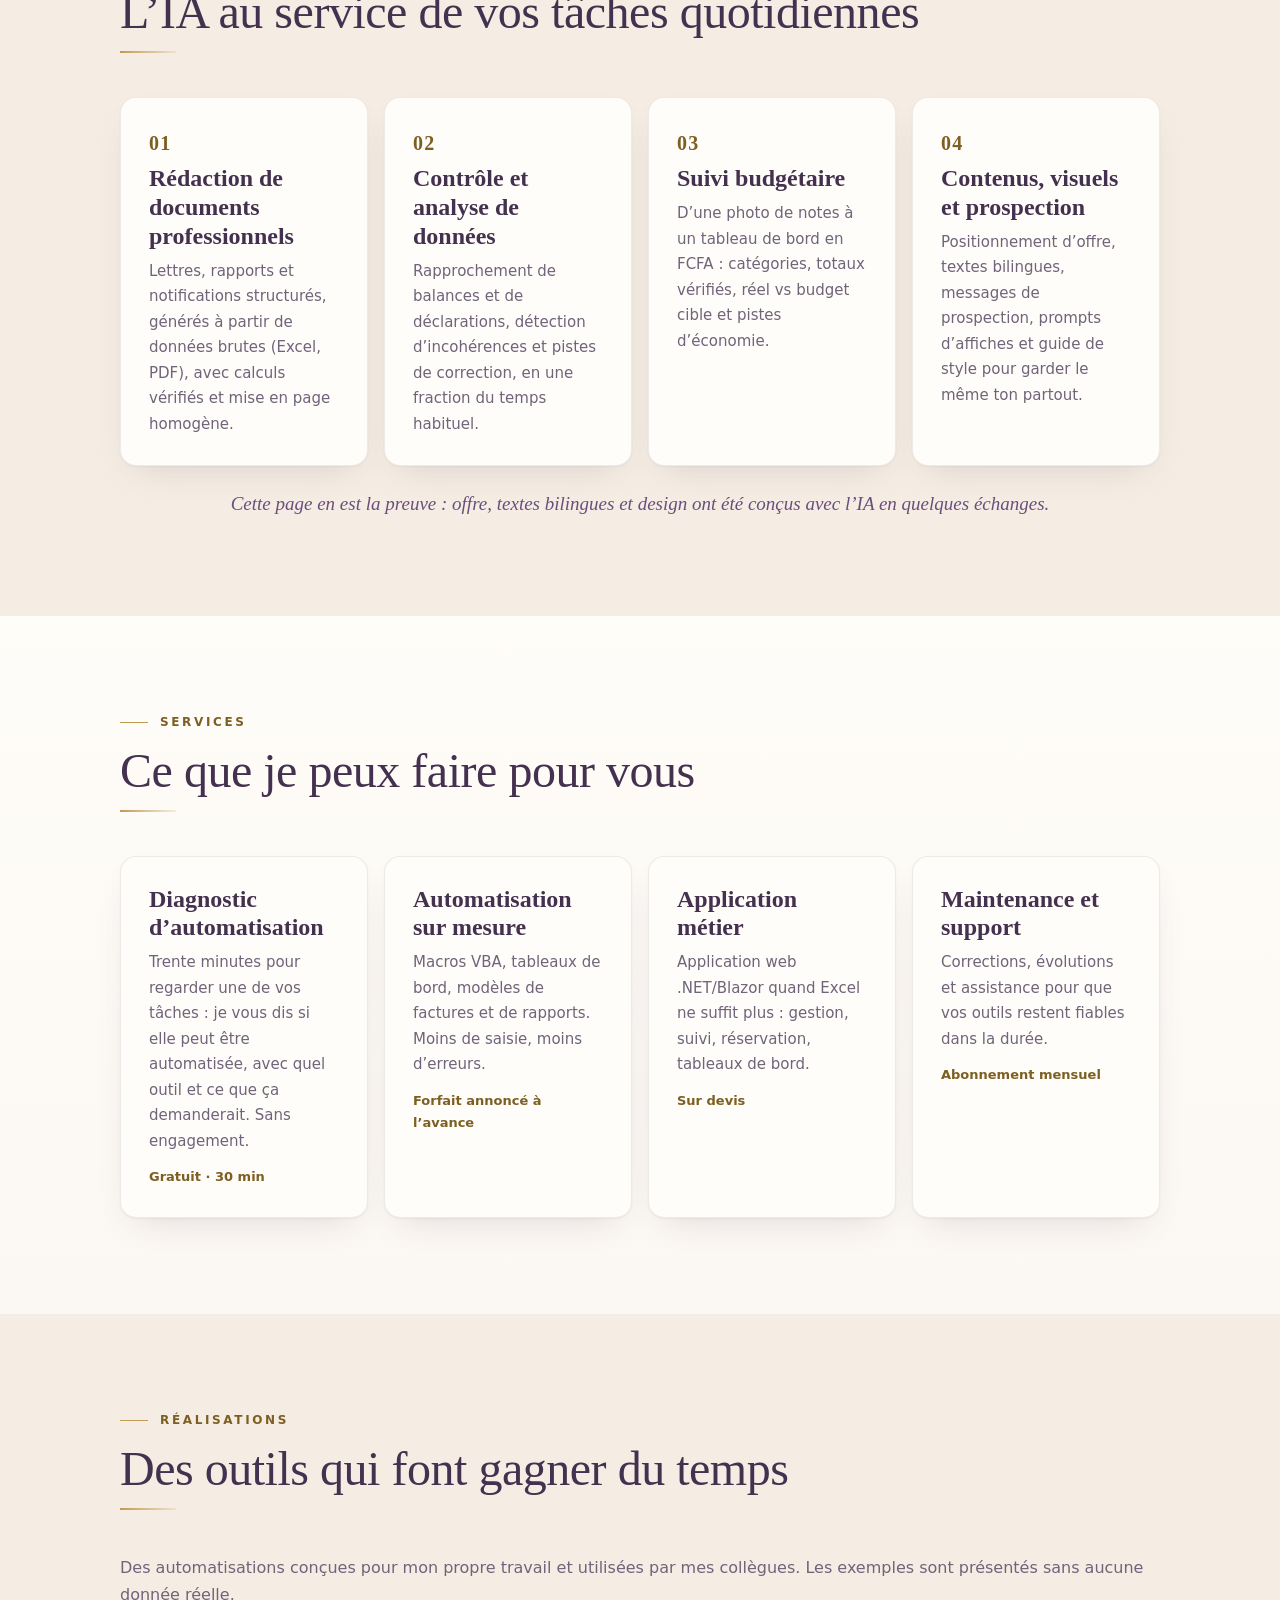
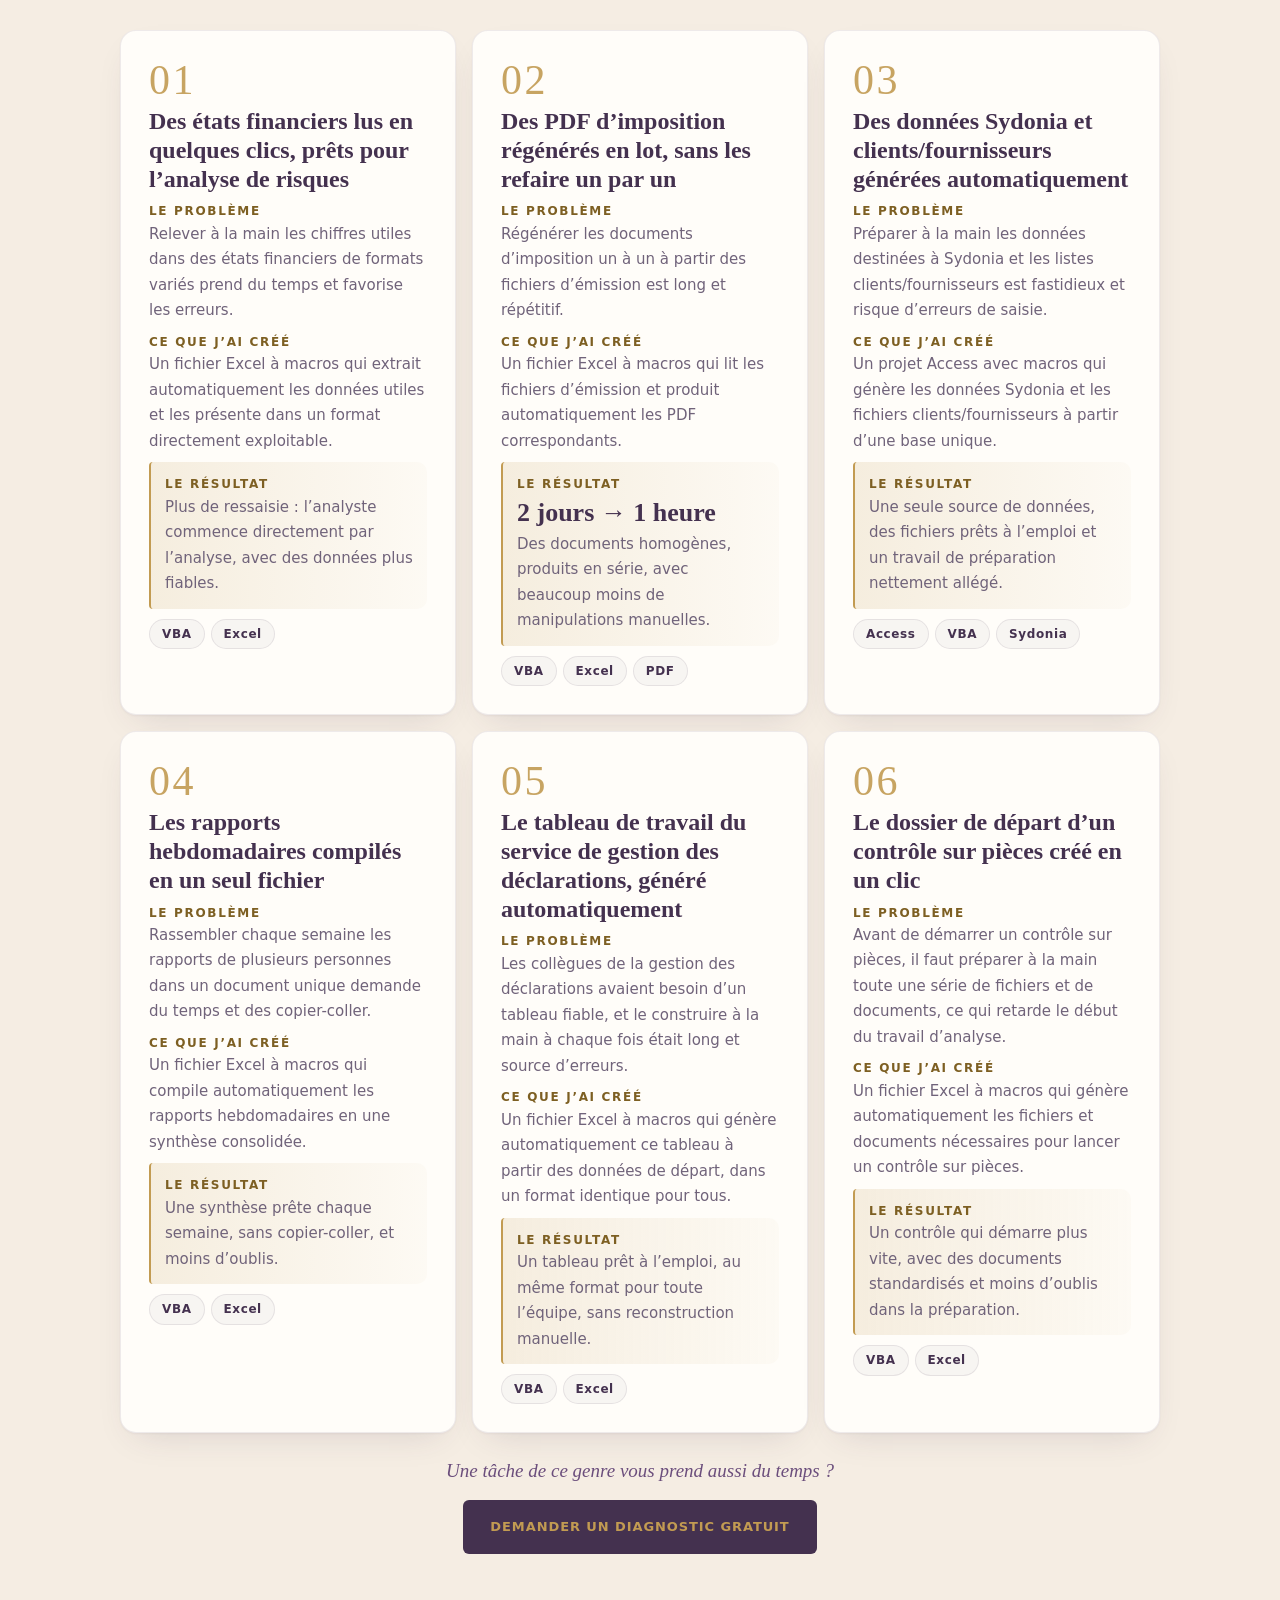
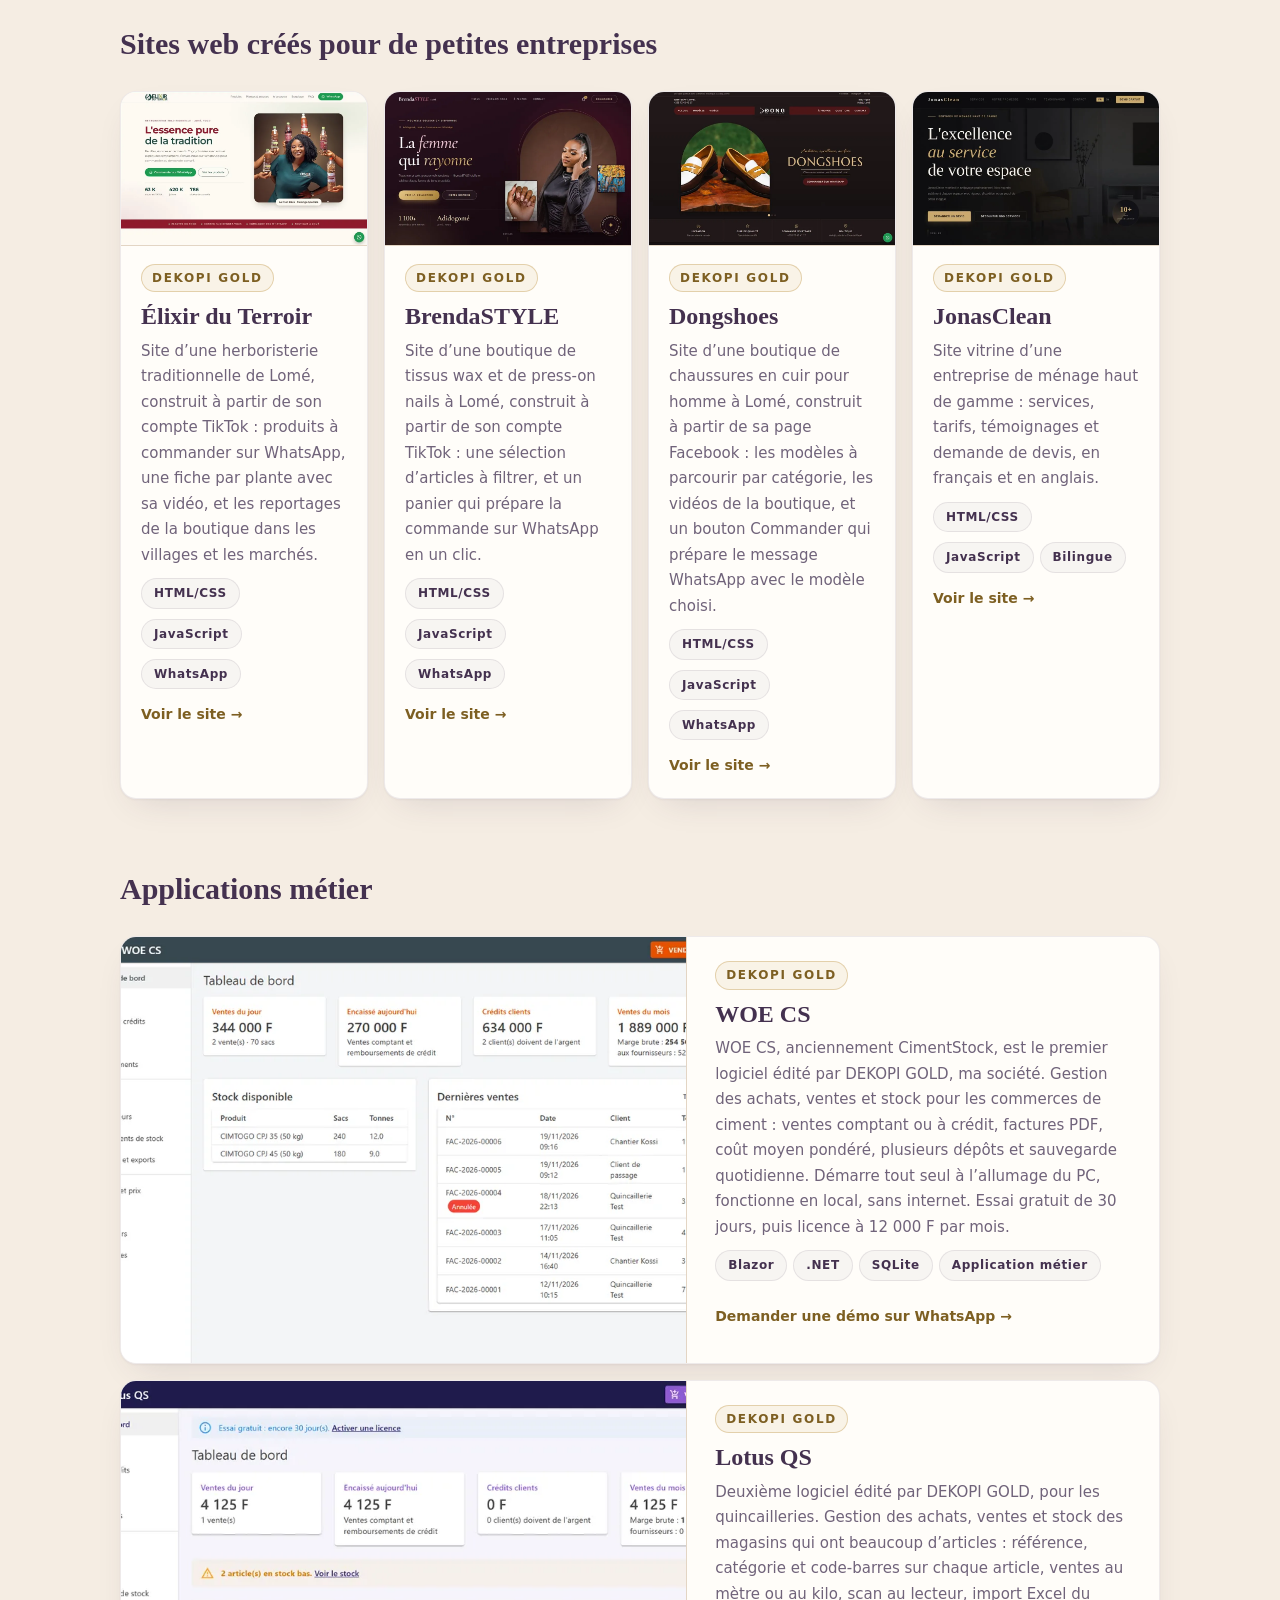
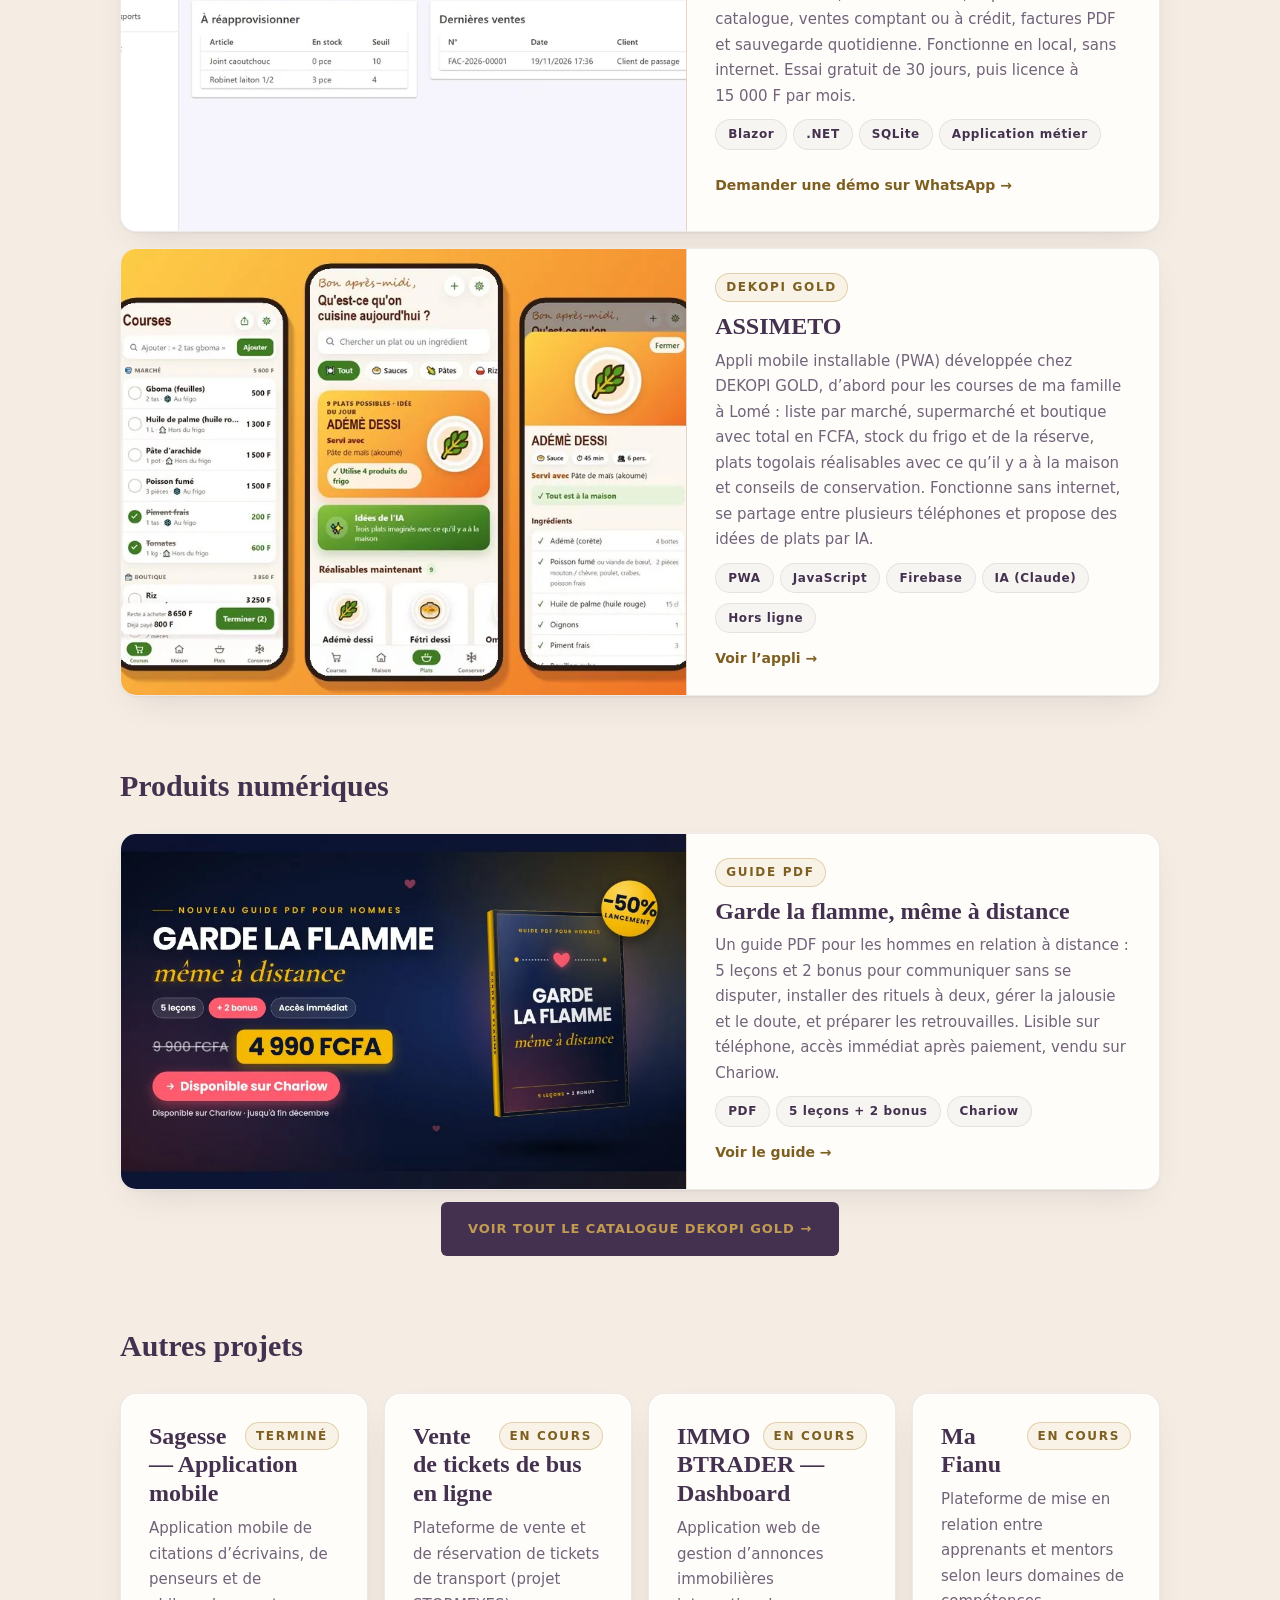
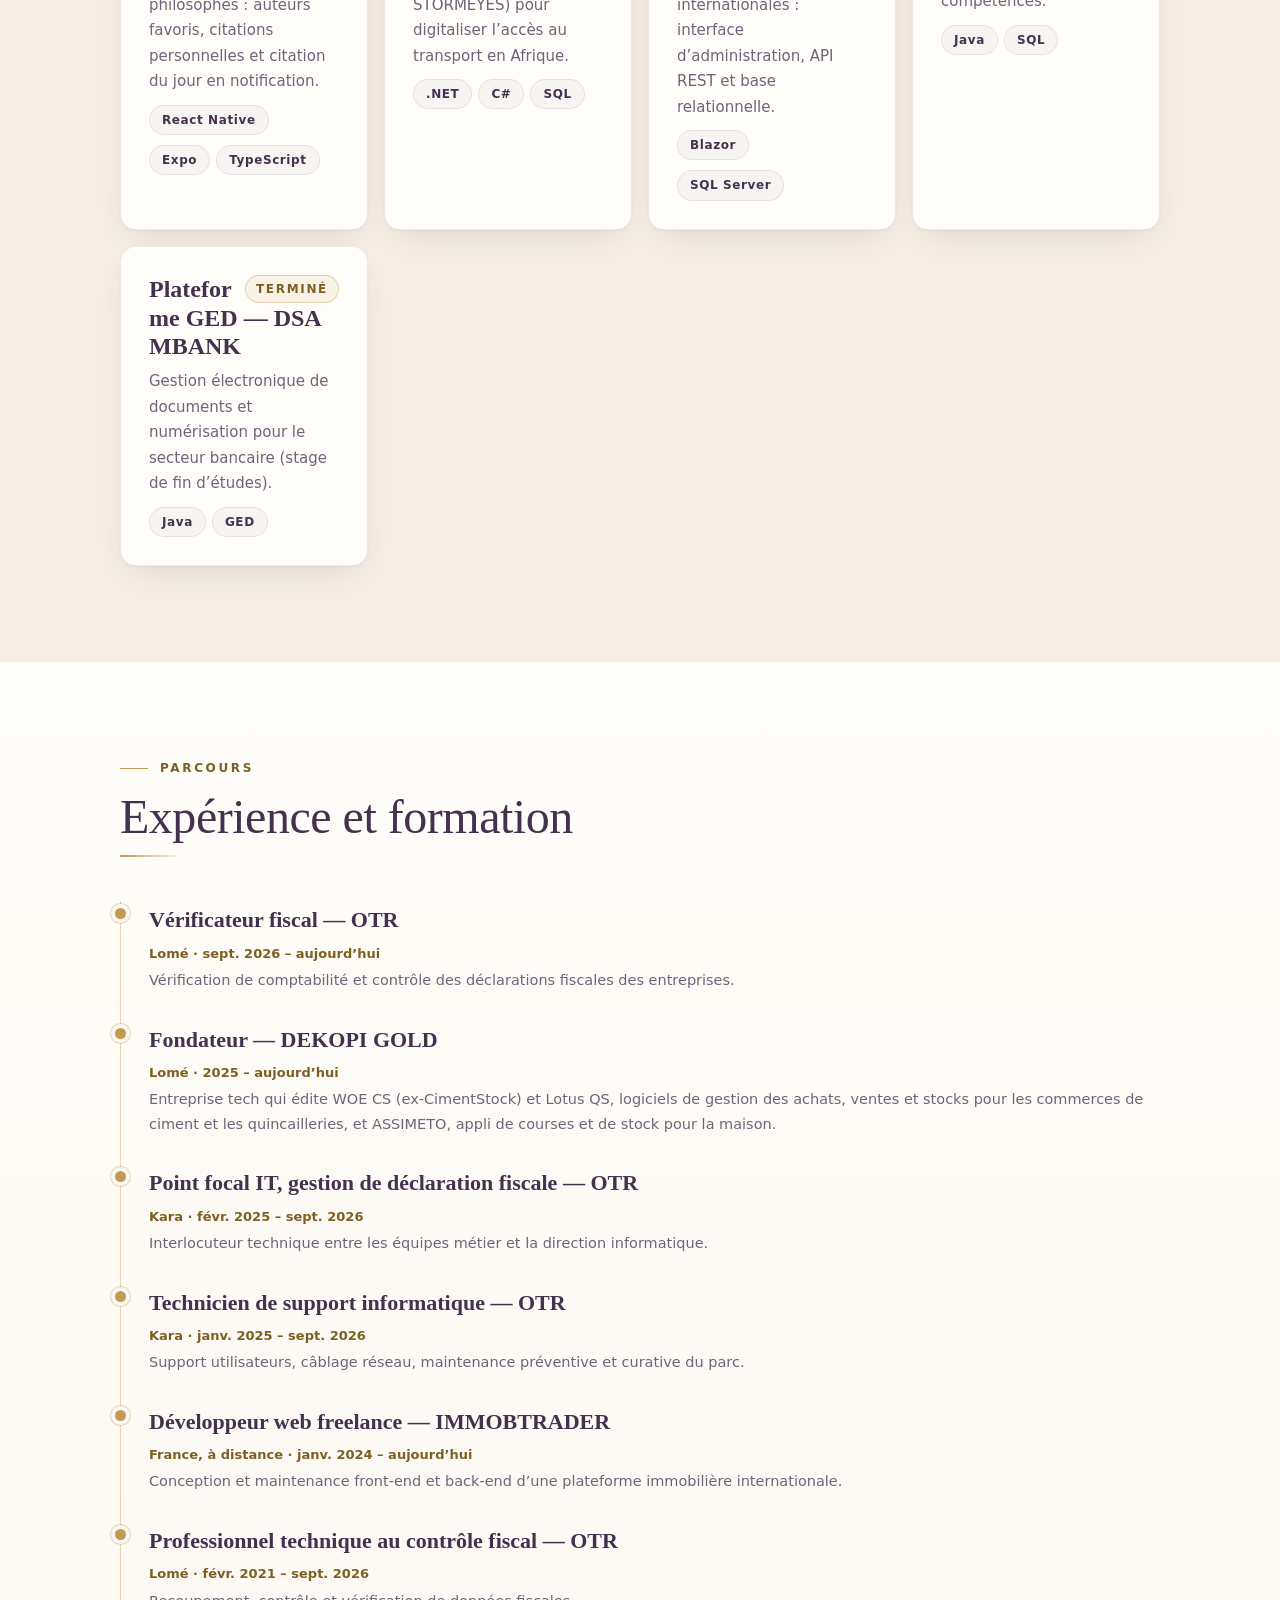
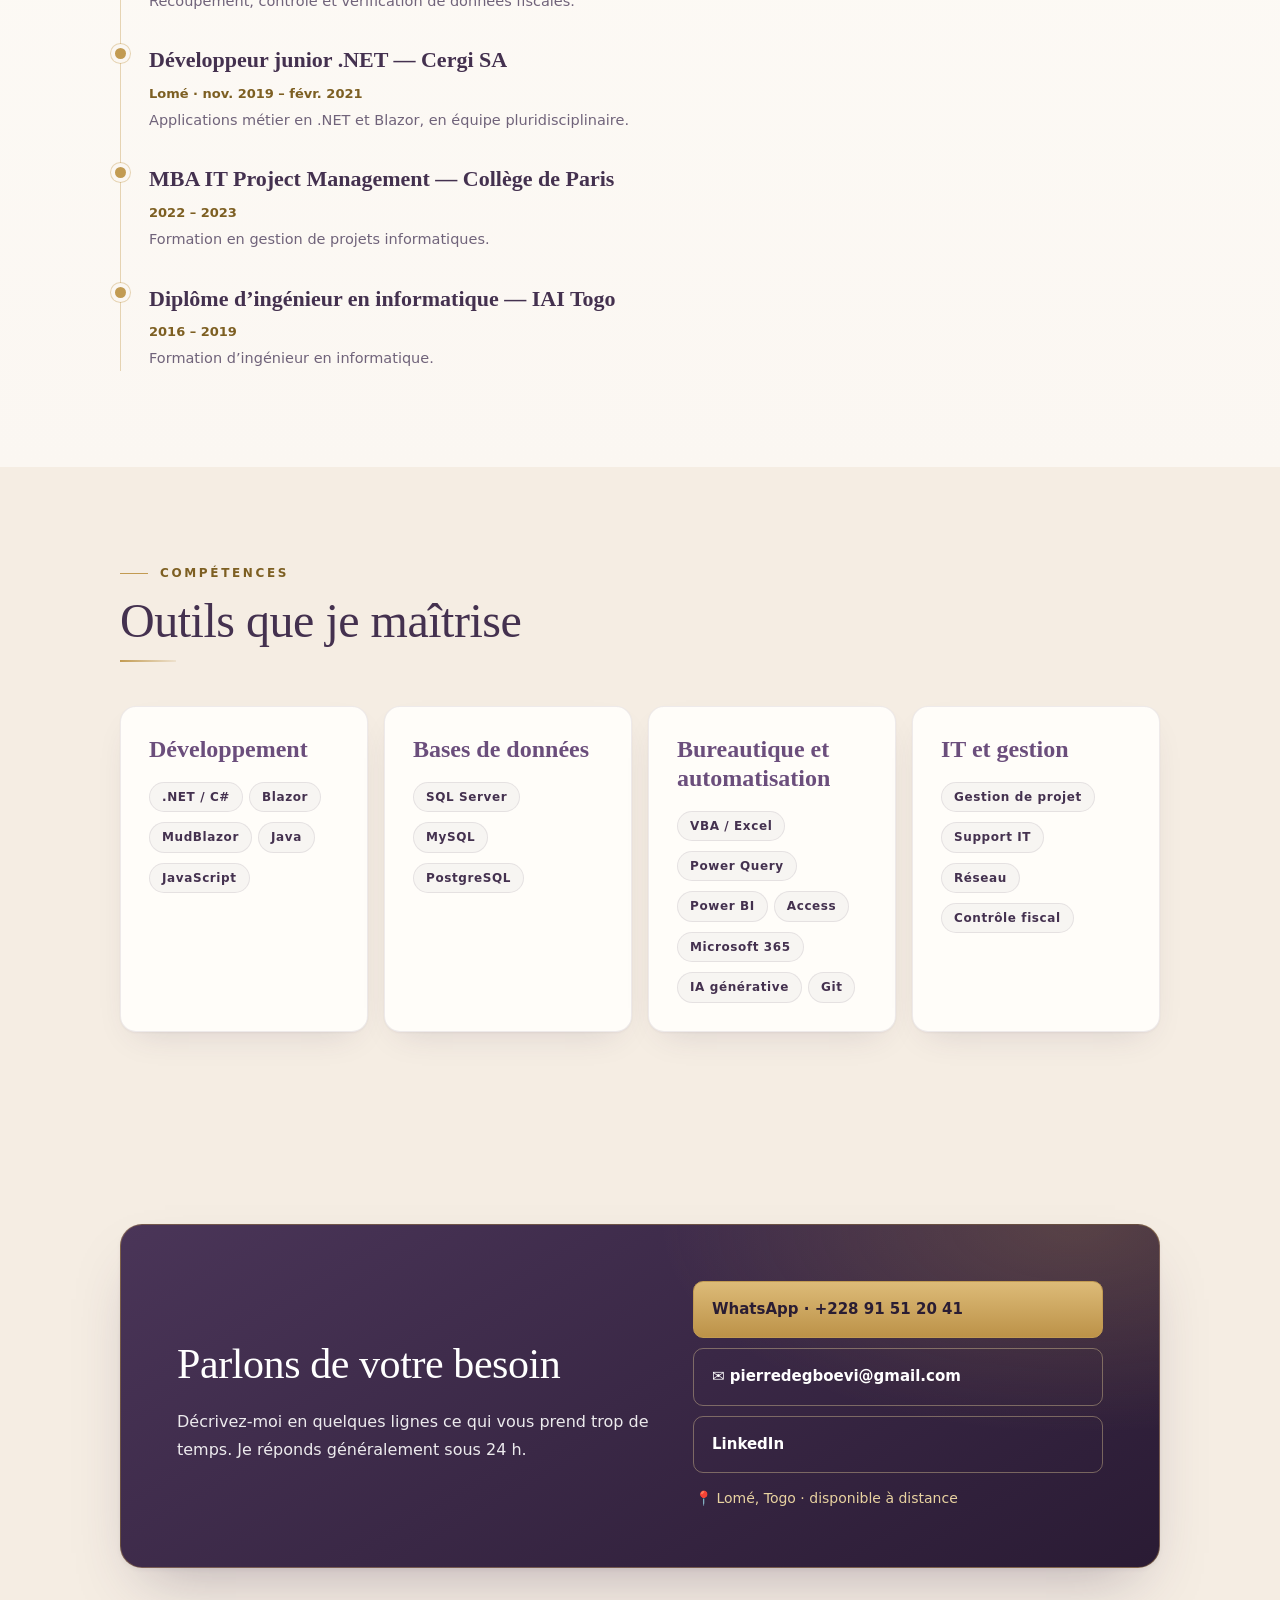
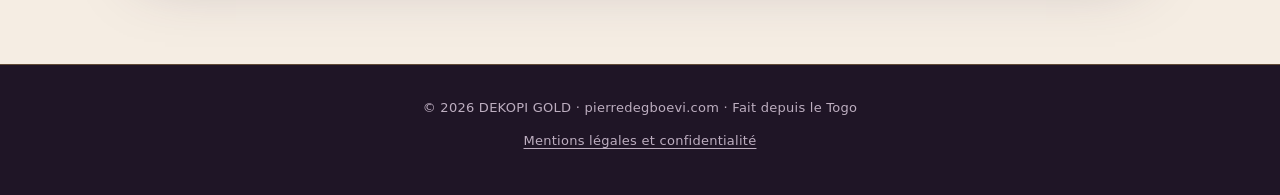
==== commit b9a1d4fd: "Ajoute la galerie « Derniers projets ajoutés », alimentée par le bot Telegram Section cachée tant qu" ====
--- a/index.html
+++ b/index.html
@@ -2,7 +2,7 @@
 <html lang="fr">
 <head>
 <meta charset="UTF-8">
-<meta http-equiv="Content-Security-Policy" content="default-src 'none'; script-src 'sha256-d1BR3u0uvO+5wYr4xXxXbZK9BU4jcR/rA5yfYjZM8NI=' 'unsafe-hashes' 'sha256-MhtPZXr7+LpJUY5qtMutB+qWfQtMaPccfe7QXtCcEYc='; style-src 'unsafe-inline' https://fonts.googleapis.com; font-src https://fonts.gstatic.com; img-src 'self' data:; connect-src 'none'; base-uri 'none'; form-action 'none'; object-src 'none'">
+<meta http-equiv="Content-Security-Policy" content="default-src 'none'; script-src 'sha256-2blD+4IluhRPBYkjpEugecj+5cSB2pGddKlIG0yitAg=' 'unsafe-hashes' 'sha256-MhtPZXr7+LpJUY5qtMutB+qWfQtMaPccfe7QXtCcEYc='; style-src 'unsafe-inline' https://fonts.googleapis.com; font-src https://fonts.gstatic.com; img-src 'self' data: https://bot.pierredegboevi.com; connect-src https://bot.pierredegboevi.com; base-uri 'none'; form-action 'none'; object-src 'none'">
 <meta name="referrer" content="strict-origin-when-cross-origin">
 <meta name="viewport" content="width=device-width, initial-scale=1">
 <title>Pierre Kossi DEGBOEVI — Automatisation & applications métier | Togo</title>
@@ -241,6 +241,13 @@
 .site .sb{padding:18px 20px 20px}
 .site .vis{display:block;margin-top:14px;font-size:0.875rem;font-weight:700;color:var(--gt)}
 .site:hover .vis{text-decoration:underline}
+.live[hidden],.sub[hidden]{display:none}
+.live .site .cv{width:100%;height:auto;aspect-ratio:8/5;object-fit:cover;display:block;border-bottom:1px solid var(--bd);background:var(--bg)}
+.live .sb p{white-space:pre-line}
+.live .th{display:flex;gap:6px;flex-wrap:wrap;margin-top:14px}
+.live .th button{padding:0;width:52px;height:52px;border:2px solid var(--bd);border-radius:8px;overflow:hidden;background:var(--bg);cursor:pointer}
+.live .th button[aria-pressed="true"]{border-color:var(--gold)}
+.live .th img{width:100%;height:100%;aspect-ratio:auto;object-fit:cover;border:0;display:block;transform:none}
 a.vis{padding:10px 0;margin-top:4px}
 .brand{min-height:44px}
 /* ===== Responsive ===== */
@@ -467,6 +474,8 @@
 <div class="card"><span class="st" data-en="Ongoing">En cours</span><h3>IMMOBTRADER — Dashboard</h3><p data-en="Web application to manage international property listings: admin interface, REST API and relational database.">Application web de gestion d’annonces immobilières internationales : interface d’administration, API REST et base relationnelle.</p><span class="chip">Blazor</span><span class="chip">SQL Server</span></div>
 <div class="card"><span class="st" data-en="Ongoing">En cours</span><h3>Ma Fianu</h3><p data-en="Platform connecting learners and mentors according to their fields of expertise.">Plateforme de mise en relation entre apprenants et mentors selon leurs domaines de compétences.</p><span class="chip">Java</span><span class="chip">SQL</span></div>
 <div class="card"><span class="st" data-en="Completed">Terminé</span><h3>Plateforme GED — DSA MBANK</h3><p data-en="Electronic document management and scanning for the banking sector (final-year internship).">Gestion électronique de documents et numérisation pour le secteur bancaire (stage de fin d’études).</p><span class="chip">Java</span><span class="chip">GED</span></div></div>
+<h3 class="sub" id="live-title" hidden data-en="Latest projects added">Derniers projets ajoutés</h3>
+<div class="grid sites live" id="live" hidden></div>
 </div></section>
 
 <section id="parcours" class="alt"><div class="wrap">
@@ -557,6 +566,35 @@
     hd.classList.toggle('sc',y>10);
   }
   window.addEventListener('scroll',onScroll,{passive:true});onScroll();
+  var API='https://bot.pierredegboevi.com',live=document.getElementById('live'),en=root.lang==='en';
+  function el(t,c,x){var e=document.createElement(t);if(c)e.className=c;if(x!=null)e.textContent=x;return e}
+  function card(p){
+    var imgs=(p.images||[]).filter(function(i){return /^[a-f0-9]{24}$/.test(i)}).map(function(i){return API+'/img/'+i});
+    var c=el('div','card site'),cv=null,sb=el('div','sb');
+    if(imgs.length){cv=el('img','cv');cv.src=imgs[0];cv.alt=(en?'Image of the project ':'Image du projet ')+p.title;cv.loading='lazy';cv.width=960;cv.height=600;c.appendChild(cv)}
+    sb.appendChild(el('span','st',en?p.category_en:p.category_fr));
+    sb.appendChild(el('h3',null,p.title));
+    if(p.description)sb.appendChild(el('p',null,p.description));
+    if(p.date)sb.appendChild(el('span','chip',new Date(p.date*1000).toLocaleDateString(en?'en-GB':'fr-FR',{month:'long',year:'numeric'})));
+    if(imgs.length>1){
+      var th=el('div','th');
+      imgs.forEach(function(u,k){
+        var b=el('button'),im=el('img');b.type='button';b.setAttribute('aria-label',(en?'View image ':'Voir l’image ')+(k+1));b.setAttribute('aria-pressed',k?'false':'true');
+        im.src=u;im.alt='';im.loading='lazy';b.appendChild(im);
+        b.onclick=function(){cv.src=u;[].forEach.call(th.children,function(x){x.setAttribute('aria-pressed',x===b?'true':'false')})};
+        th.appendChild(b);
+      });
+      sb.appendChild(th);
+    }
+    c.appendChild(sb);return c;
+  }
+  if(live&&window.fetch){
+    fetch(API+'/api/projects',{credentials:'omit'}).then(function(r){return r.ok?r.json():[]}).then(function(list){
+      if(!Array.isArray(list)||!list.length)return;
+      list.forEach(function(p){live.appendChild(card(p))});
+      live.hidden=false;document.getElementById('live-title').hidden=false;
+    }).catch(function(){});
+  }
 })();
 </script>
 </body>
